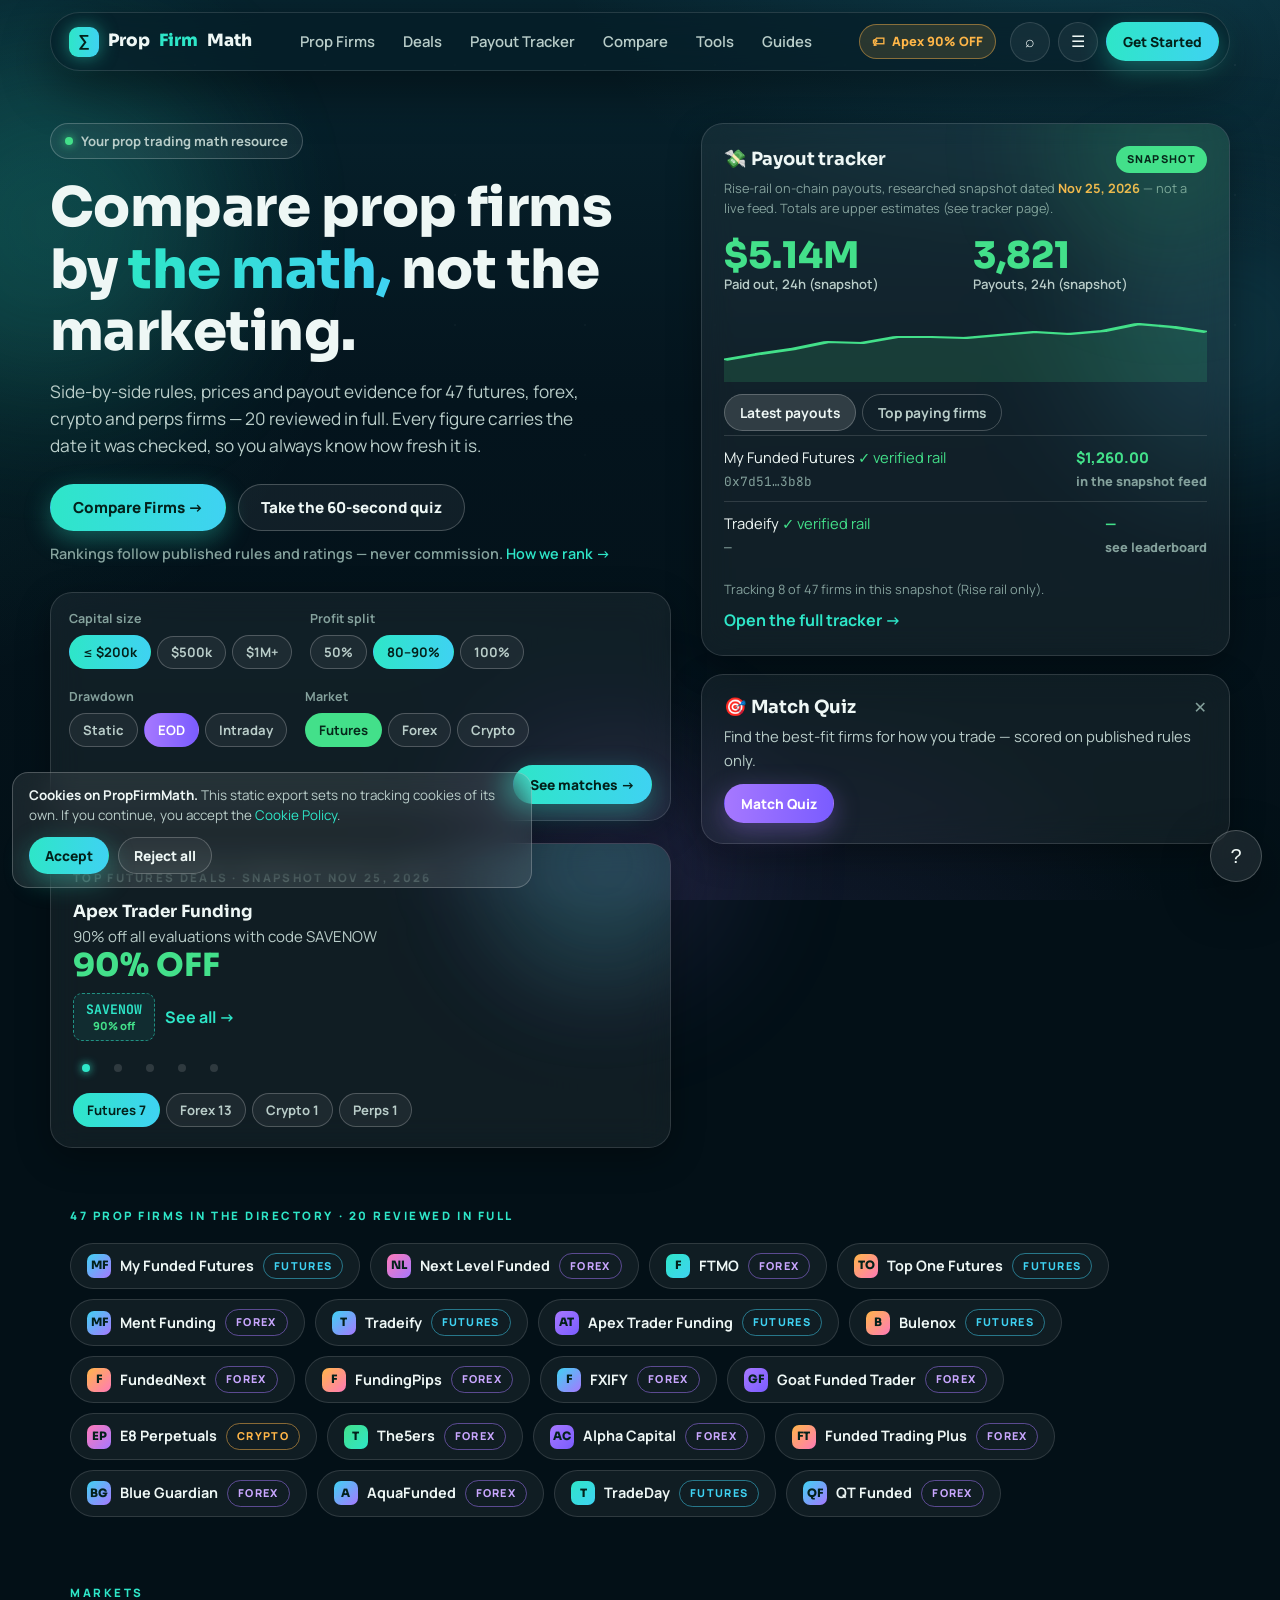
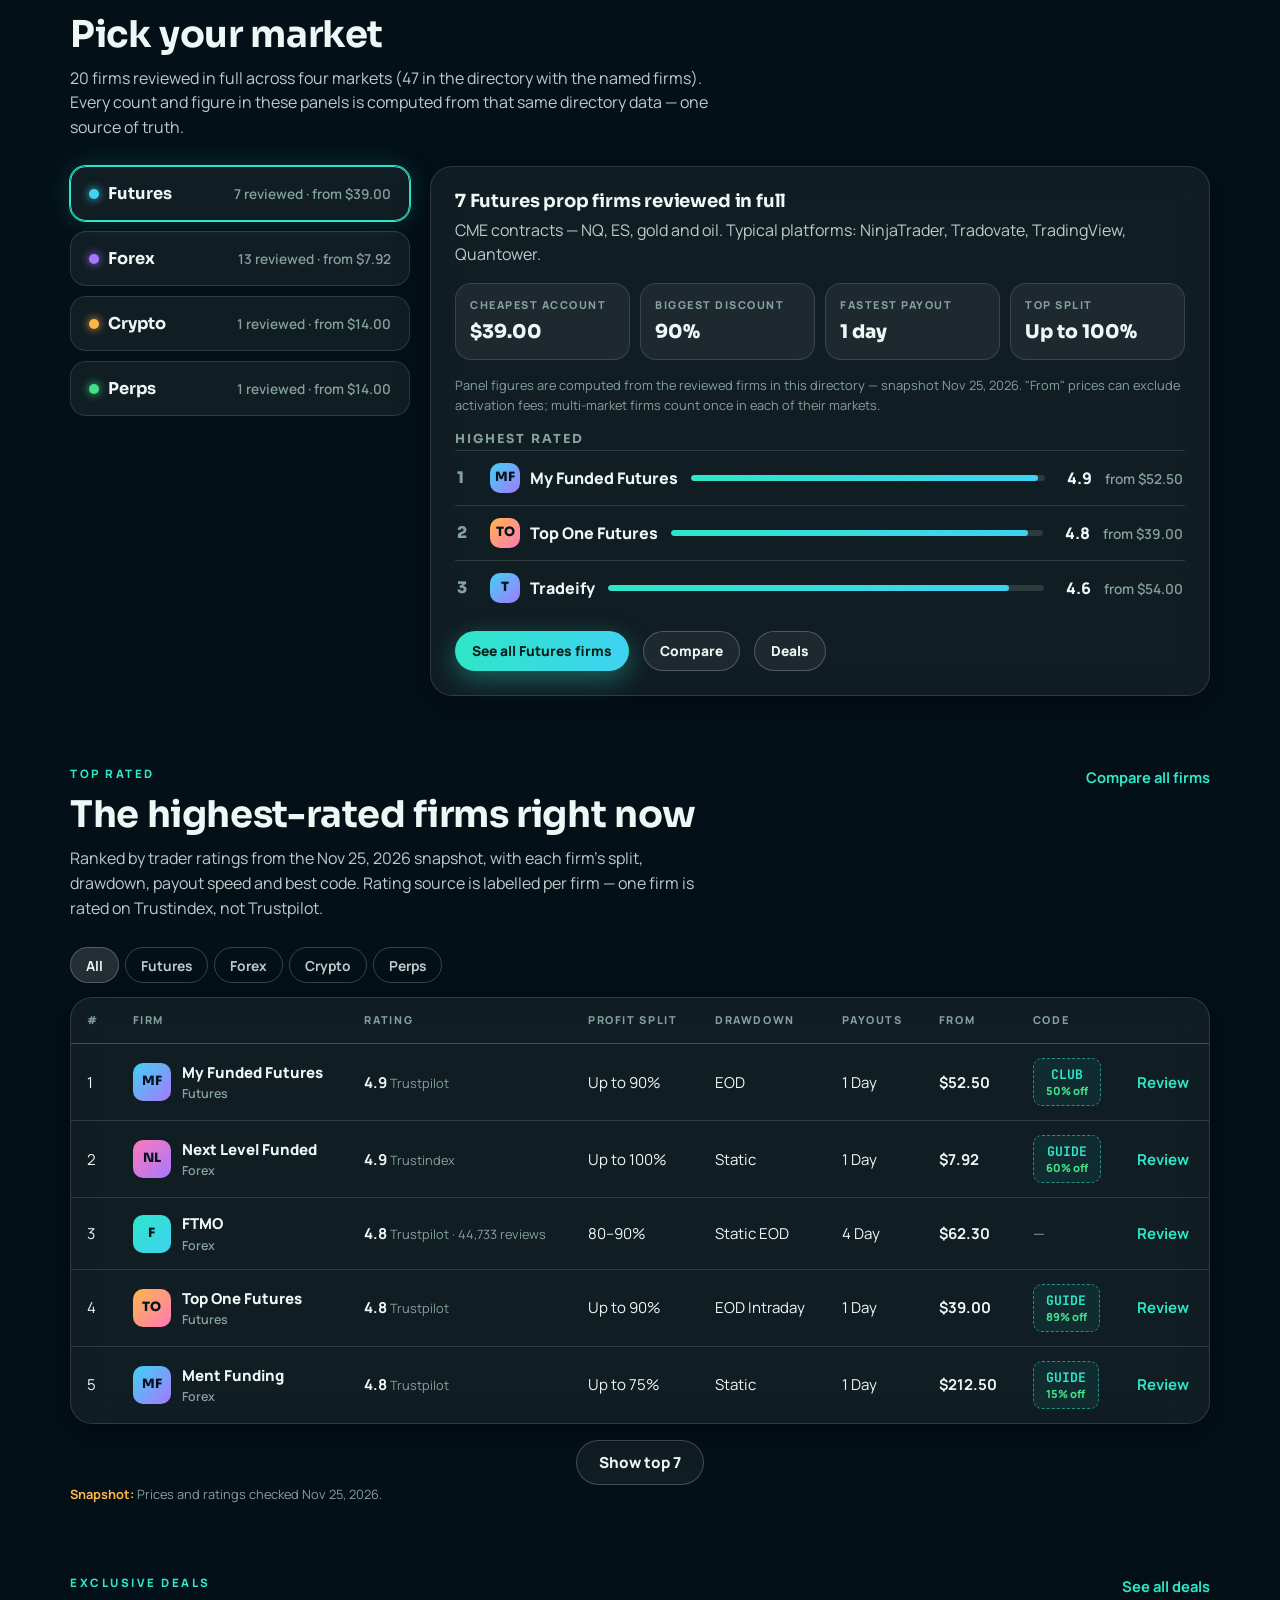
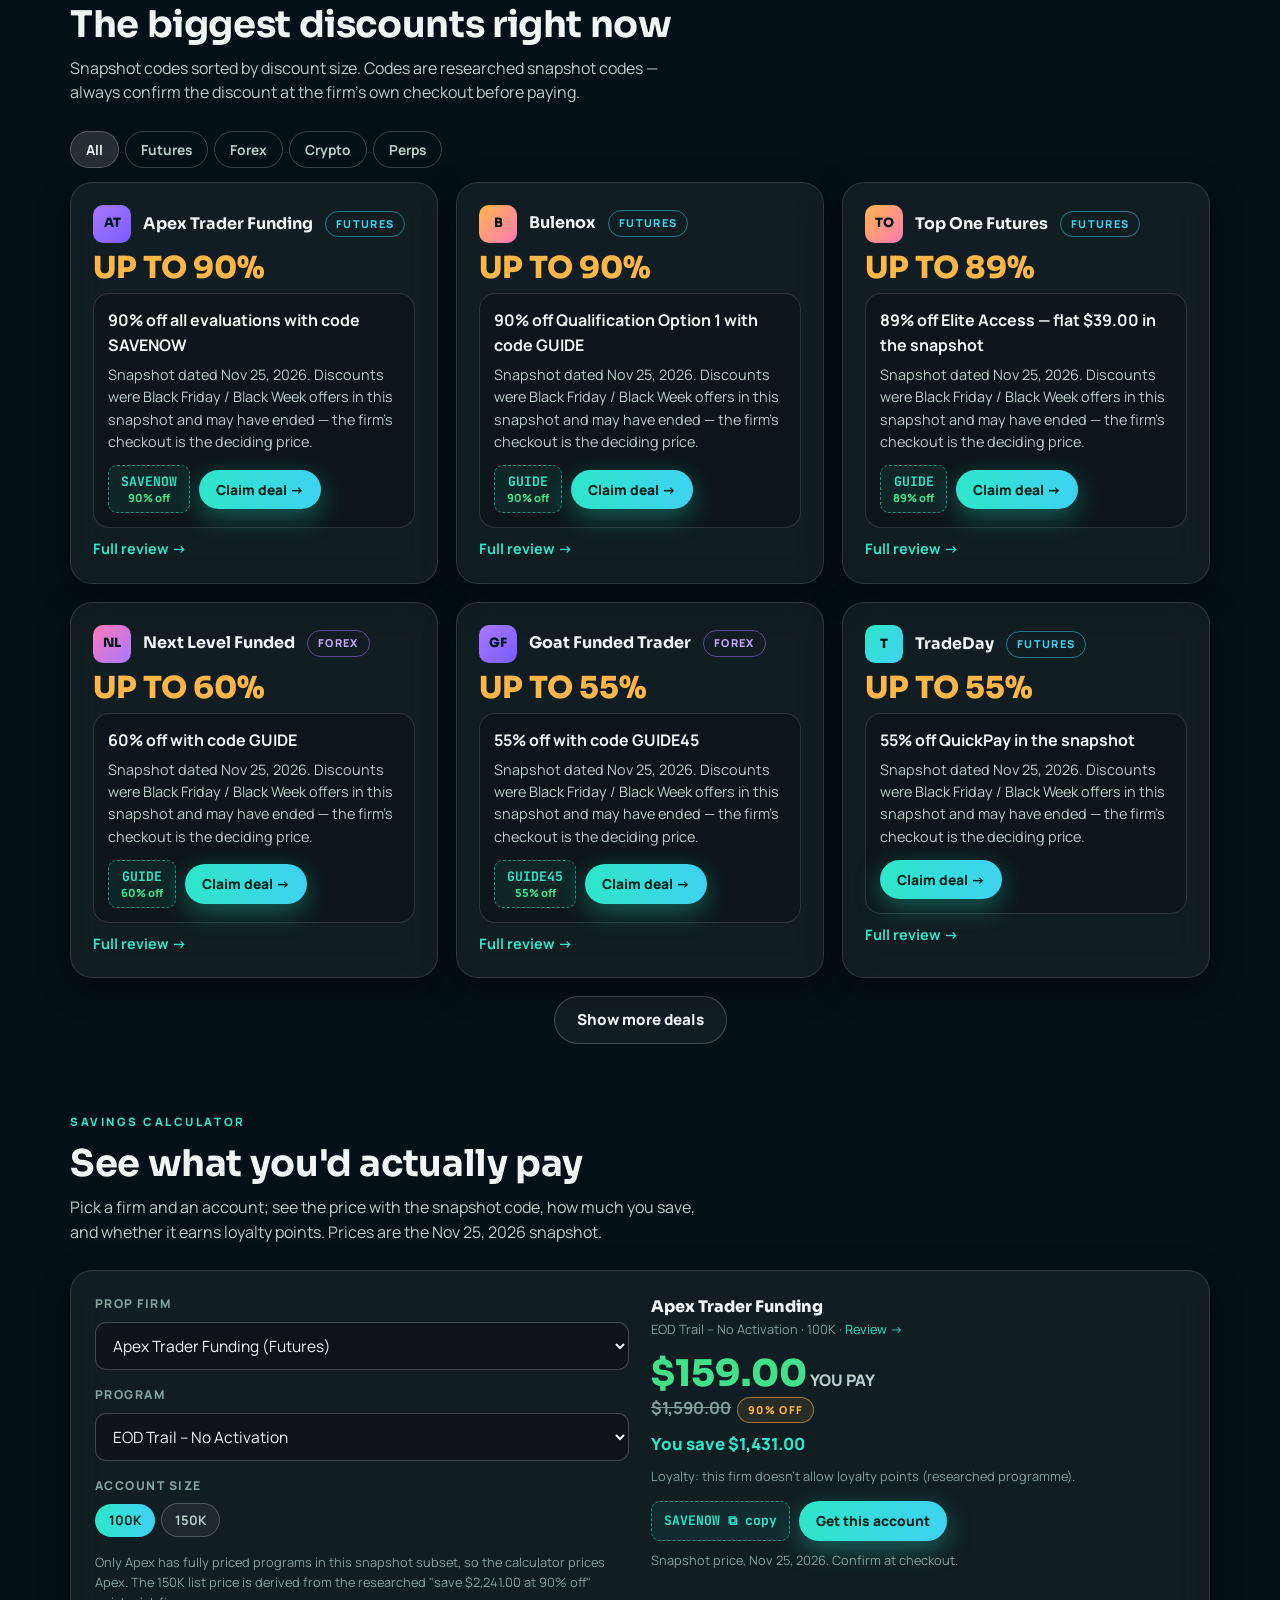
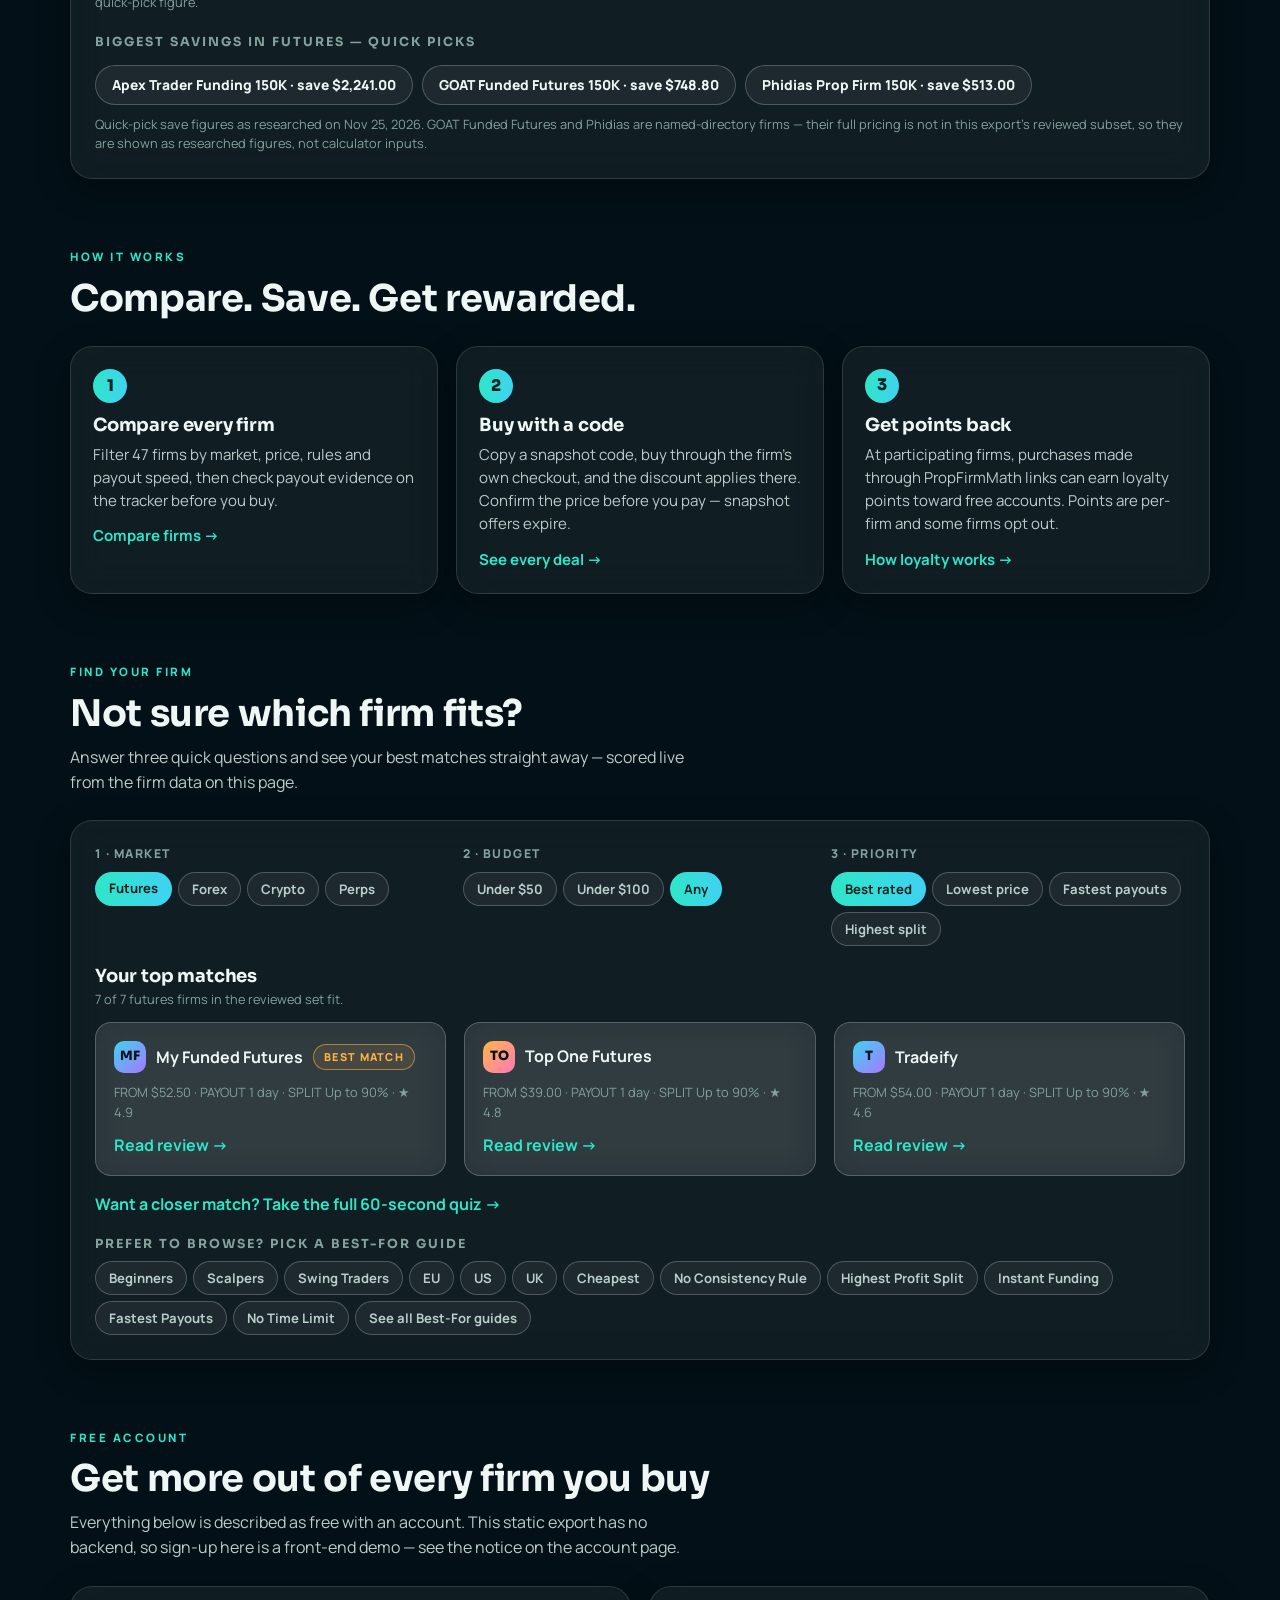
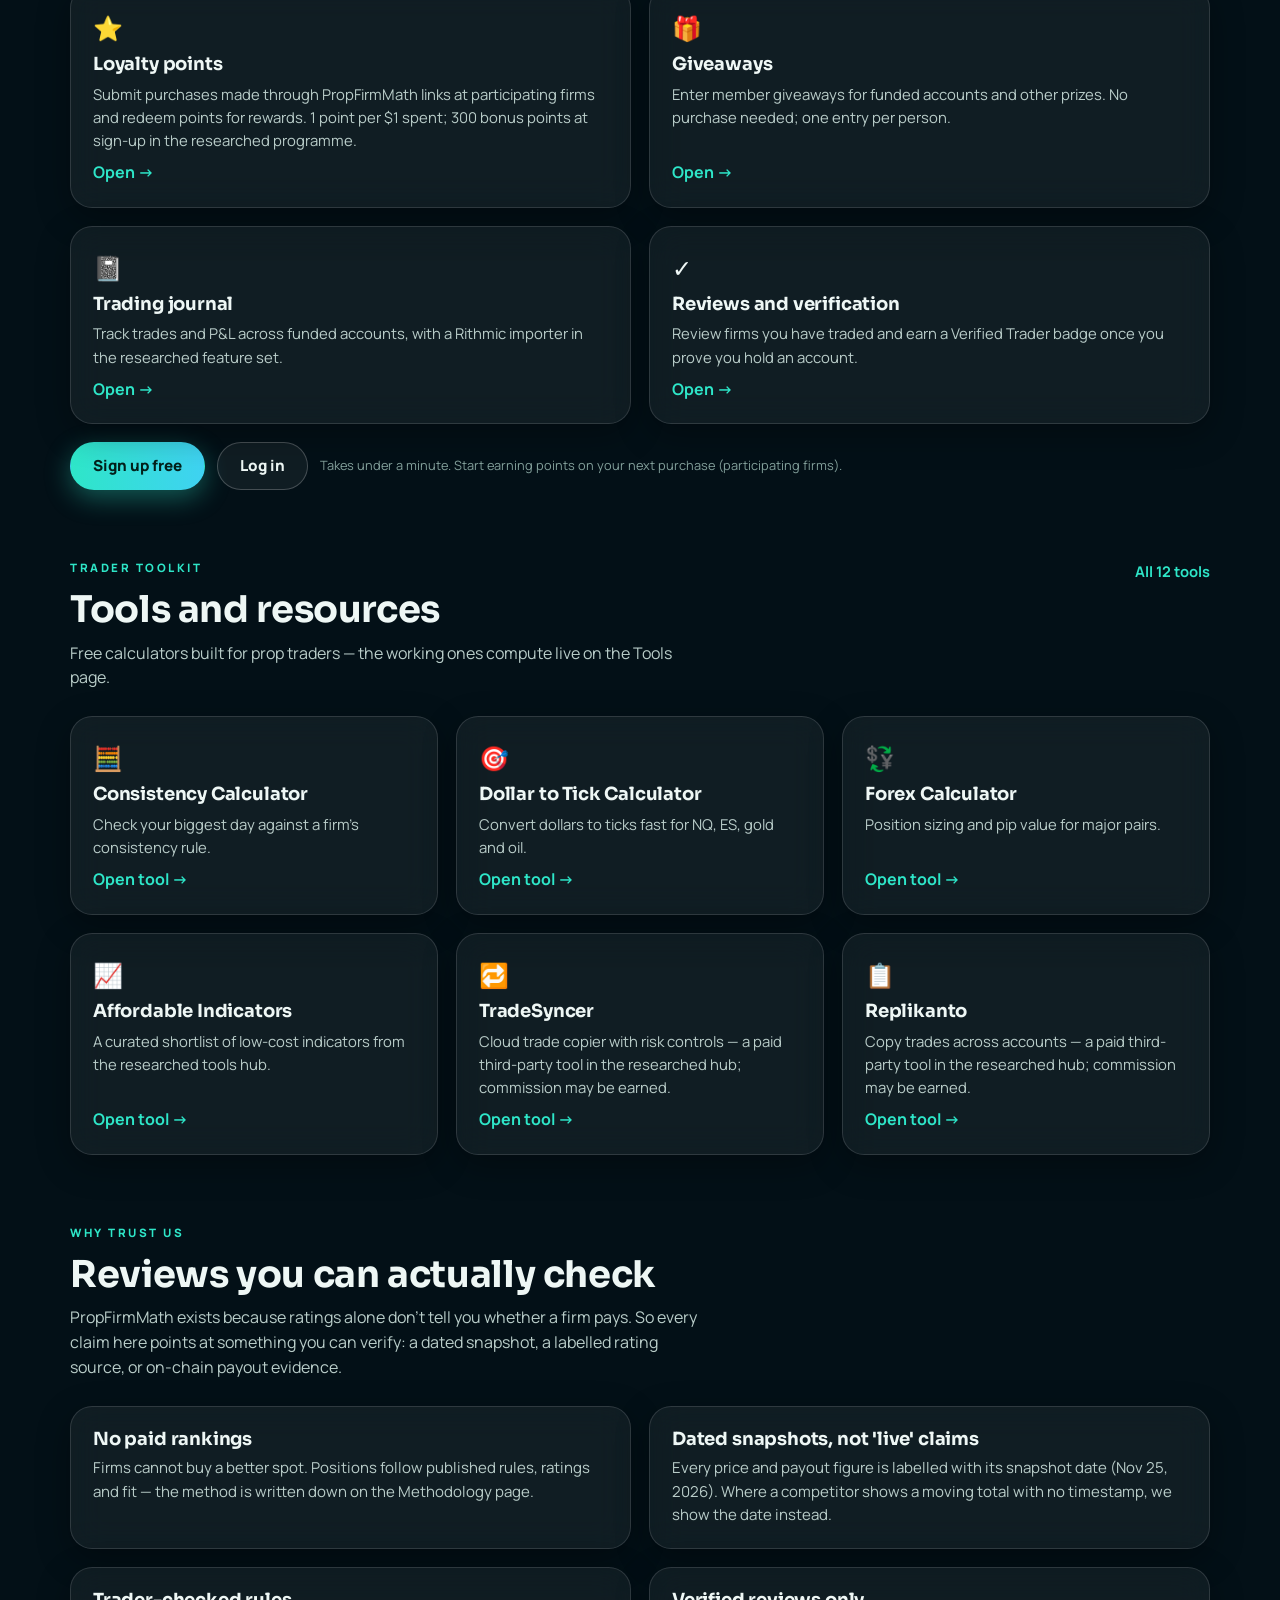
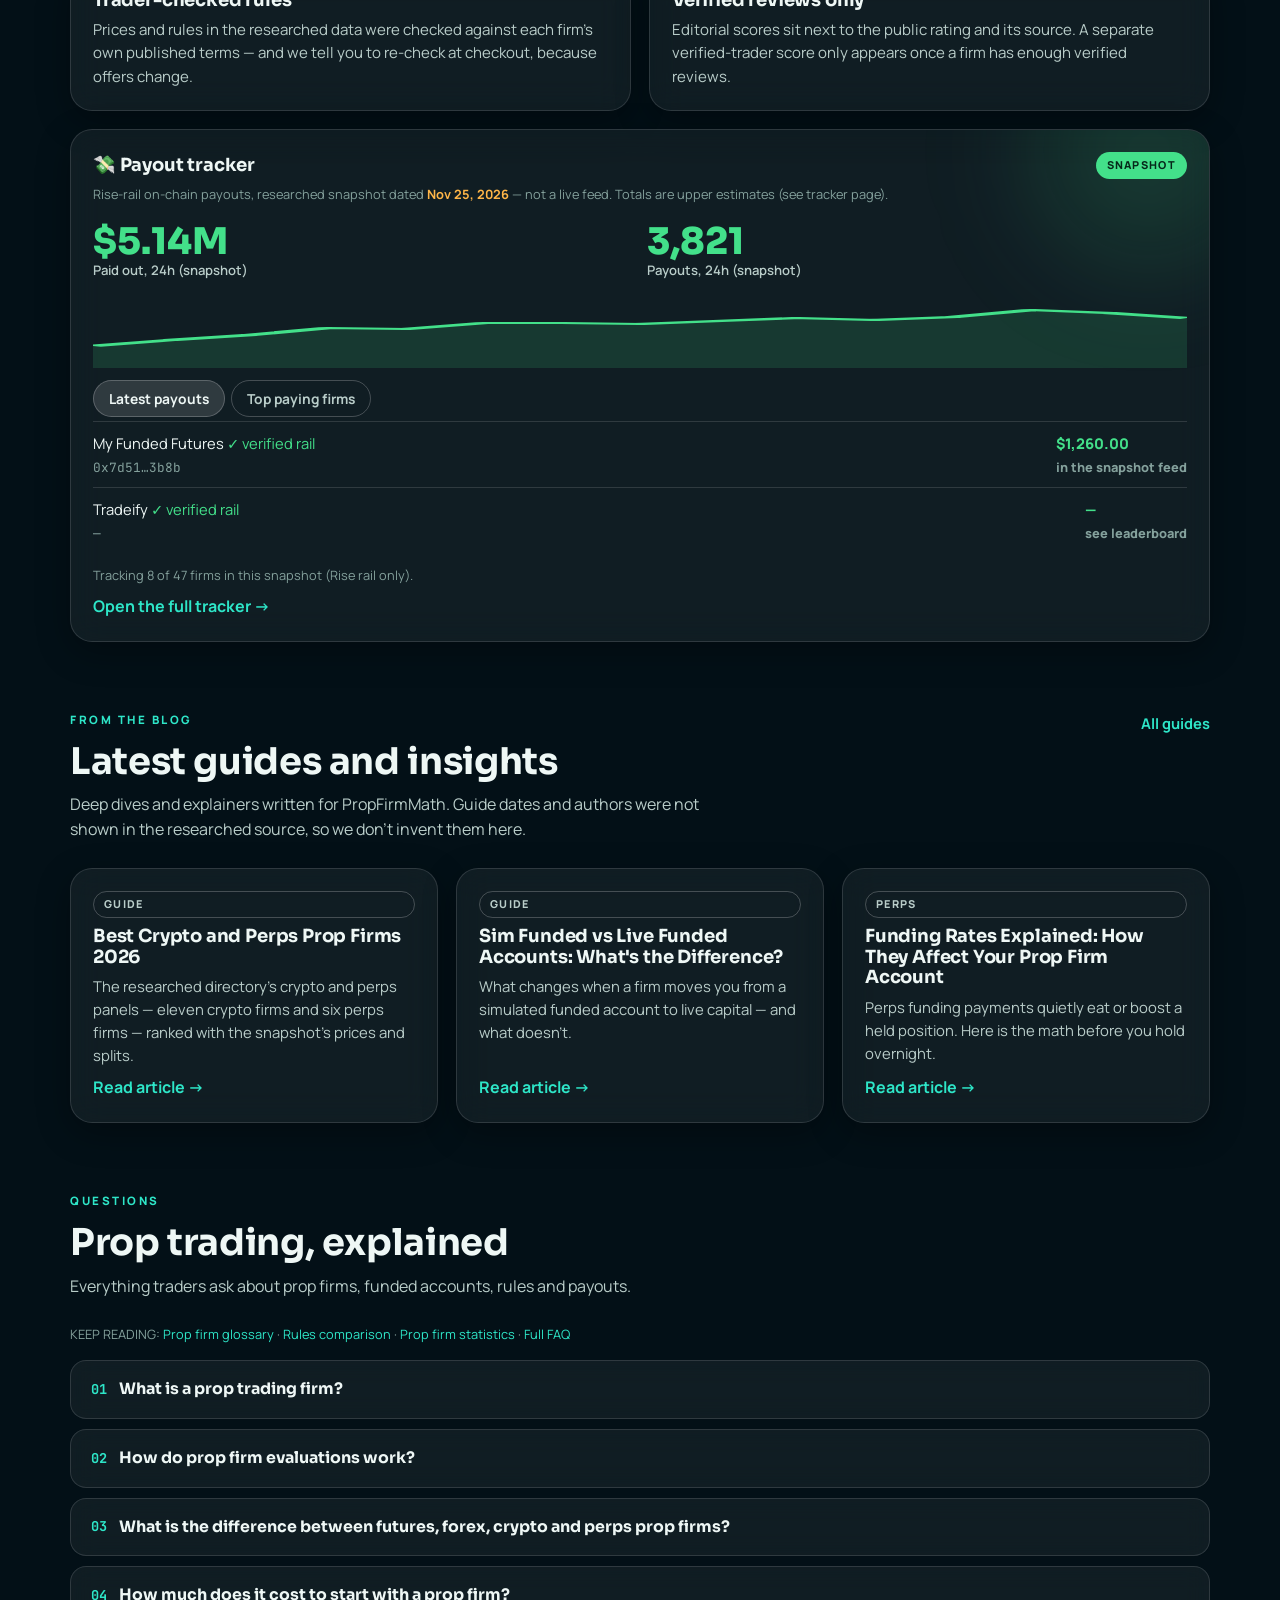
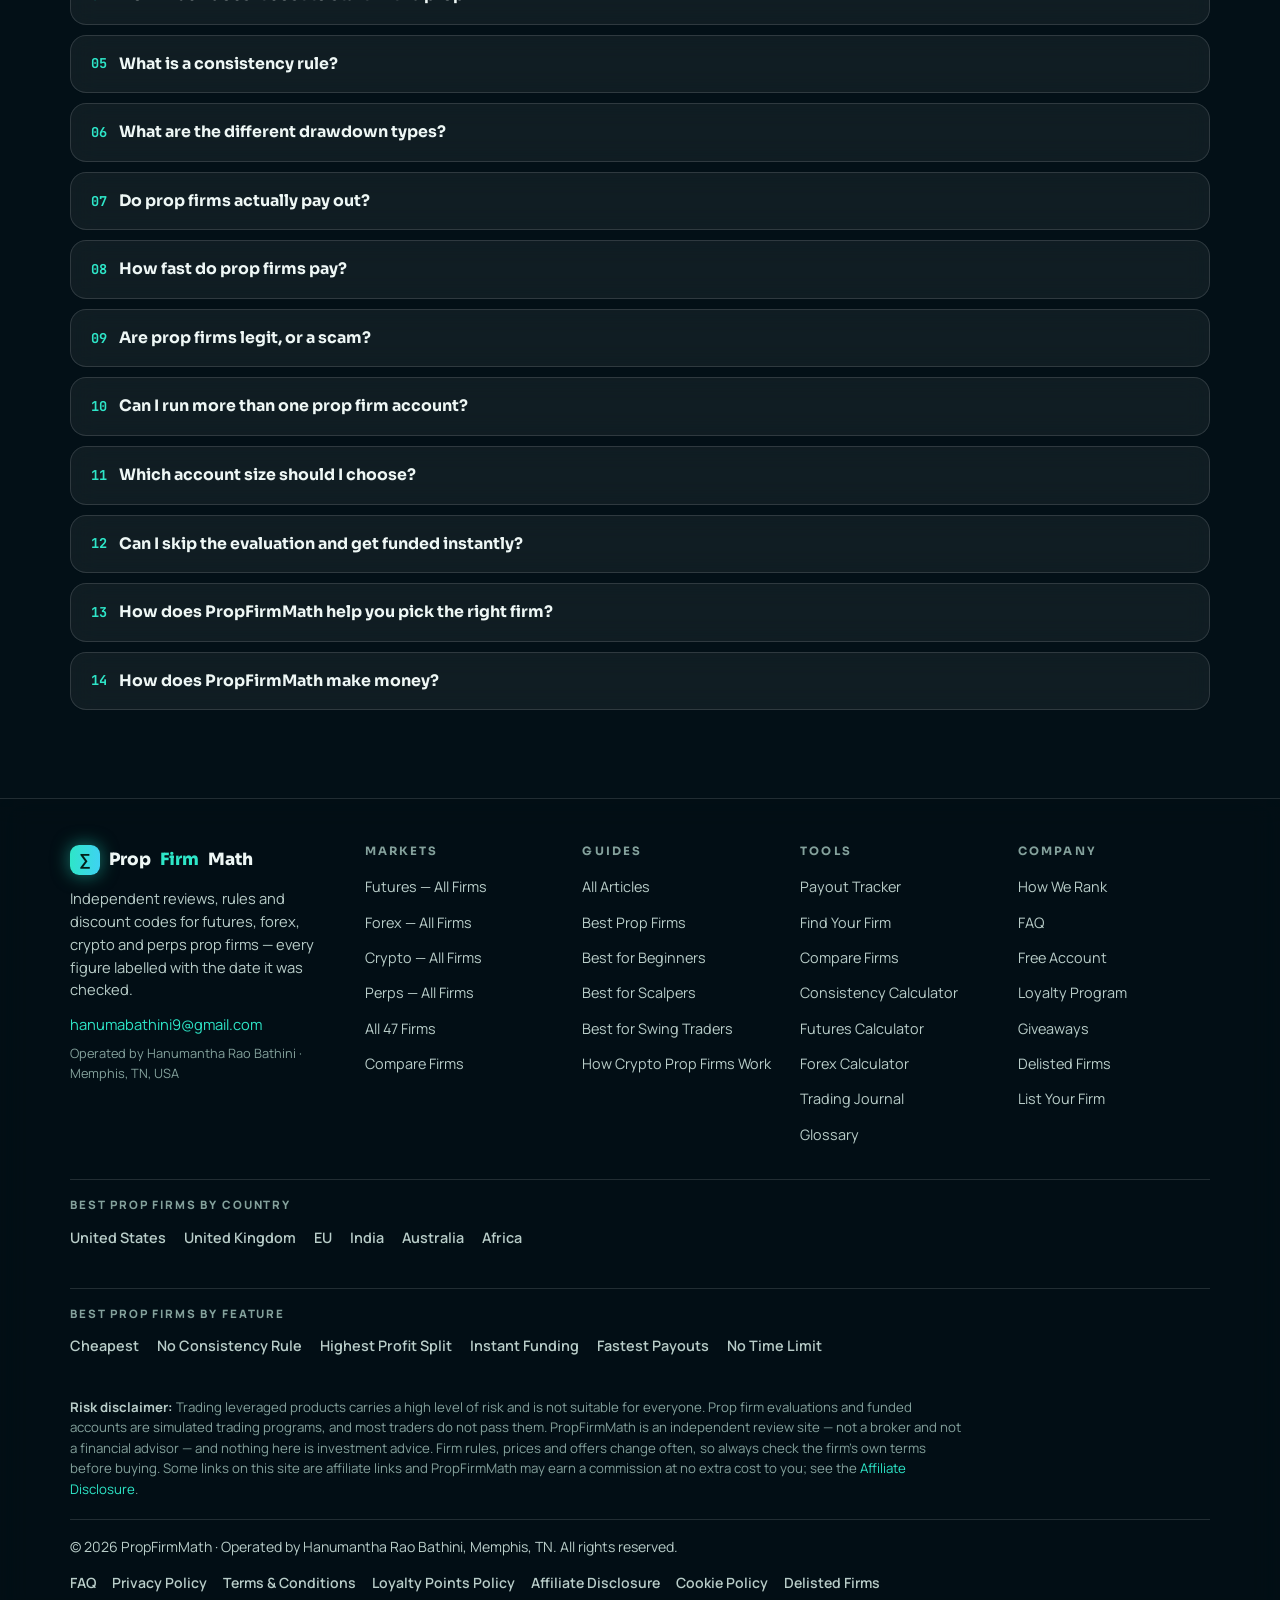
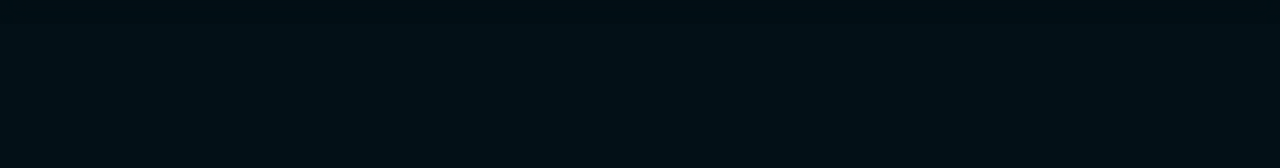
==== site/propfirmmath-multi-page-export.html @ 6603a9b8 "Add Spatial UI & Glassmorphism multi-page site export" ====
<!doctype html>
<html lang="en">
<head>
<meta charset="utf-8" />
<meta name="viewport" content="width=device-width, initial-scale=1, viewport-fit=cover" />
<meta name="color-scheme" content="dark" />
<meta name="description" content="PropFirmMath — independent prop firm comparisons, rules, discount codes and payout snapshots for futures, forex, crypto and perps firms. Figures are dated research snapshots, not live data." />
<meta property="og:title" content="PropFirmMath — Compare Prop Firms by the Math" />
<meta property="og:description" content="20 firms reviewed in full, 47 tracked, every price and payout figure labelled with its snapshot date." />
<meta property="og:type" content="website" />
<link rel="icon" href="data:," />
<title>PropFirmMath — Compare Prop Firms by the Math</title>
<link rel="preconnect" href="https://fonts.googleapis.com" />
<link rel="preconnect" href="https://fonts.gstatic.com" crossorigin />
<link href="https://fonts.googleapis.com/css2?family=Sora:wght@500;600;700;800&family=Manrope:wght@400;500;600;700;800&family=JetBrains+Mono:wght@500;700&display=swap" rel="stylesheet" />
<style>
:root{
  color-scheme: dark;
  --bg:#04141d; --bg2:#06222e; --bg3:#031017;
  --glass:rgba(255,255,255,.055); --glass2:rgba(255,255,255,.09); --glass3:rgba(255,255,255,.13);
  --line:rgba(255,255,255,.13); --line2:rgba(255,255,255,.22);
  --ink:#eef7f5; --ink2:#b9cdc9; --ink3:#84a19c;
  --teal:#2ee6c8; --cyan:#3fd2f2; --violet:#a678ff; --green:#43e08a; --amber:#ffb648; --pink:#ff7ab8; --red:#ff7a7a;
  --grad:linear-gradient(92deg,#2ee6c8,#3fd2f2);
  --grad2:linear-gradient(92deg,#a678ff,#3fd2f2);
  --r-lg:22px; --r-md:16px; --r-sm:11px;
  --shadow:0 18px 50px rgba(0,0,0,.45);
  --maxw:1180px;
}
*{box-sizing:border-box}
html{scroll-behavior:smooth}
body{margin:0;background:var(--bg3);color:var(--ink);font-family:"Manrope",system-ui,-apple-system,"Segoe UI",sans-serif;font-size:16px;line-height:1.55;-webkit-font-smoothing:antialiased;overflow-x:hidden}
.space-bg{position:fixed;inset:0;z-index:-2;background:
  radial-gradient(900px 600px at 85% -10%,rgba(63,210,242,.14),transparent 60%),
  radial-gradient(800px 700px at -10% 30%,rgba(46,230,200,.10),transparent 60%),
  radial-gradient(700px 500px at 60% 110%,rgba(166,120,255,.10),transparent 60%),
  linear-gradient(180deg,#07242f 0%,#04141d 45%,#031017 100%)}
.space-bg::after{content:"";position:absolute;inset:0;background-image:radial-gradient(rgba(255,255,255,.16) 1px,transparent 1.4px);background-size:130px 130px;opacity:.35;mask-image:linear-gradient(180deg,black,transparent 70%)}
.orb{position:fixed;border-radius:50%;filter:blur(70px);z-index:-1;pointer-events:none;opacity:.5}
.orb-a{width:340px;height:340px;background:rgba(46,230,200,.35);top:6%;left:-120px}
.orb-b{width:280px;height:280px;background:rgba(63,210,242,.30);top:22%;right:-90px}
.orb-c{width:240px;height:240px;background:rgba(166,120,255,.28);bottom:-80px;left:38%}
@media (prefers-reduced-motion: no-preference){
  .orb{animation:drift 26s ease-in-out infinite alternate}
  .orb-b{animation-duration:32s}.orb-c{animation-duration:38s}
  @keyframes drift{from{transform:translateY(0)}to{transform:translateY(36px)}}
}
h1,h2,h3,h4{font-family:"Sora",sans-serif;line-height:1.14;margin:0;letter-spacing:-.01em}
h1{font-size:clamp(2rem,5.4vw,3.4rem);font-weight:800}
h2{font-size:clamp(1.55rem,3.4vw,2.3rem);font-weight:700}
h3{font-size:1.13rem;font-weight:700}
p{margin:0}
a{color:var(--teal);text-decoration:none}
a:hover{text-decoration:underline}
button,[role="button"],select,summary,input:not([type="checkbox"],[type="radio"]){min-height:2.25rem}
:focus-visible{outline:2px solid var(--cyan);outline-offset:2px;border-radius:6px}
.wrap{max-width:var(--maxw);margin:0 auto;padding:0 20px}
.grad-text{background:var(--grad);-webkit-background-clip:text;background-clip:text;color:transparent}
.grad-text2{background:var(--grad2);-webkit-background-clip:text;background-clip:text;color:transparent}
.eyebrow{display:inline-block;font-size:.72rem;font-weight:800;letter-spacing:.22em;text-transform:uppercase;color:var(--teal);margin-bottom:12px}
.sub{color:var(--ink2);max-width:640px;margin-top:10px}
section{padding:56px 0 8px}
.sec-head{margin-bottom:26px}
.sec-head .rowlink{float:right;margin-top:6px;font-weight:700;font-size:.92rem}
/* ---------- header ---------- */
header.site{position:sticky;top:12px;z-index:60;margin-top:12px}
.header-pill{max-width:var(--maxw);margin:0 auto;padding:8px 10px 8px 18px;display:flex;align-items:center;gap:14px;background:rgba(6,30,40,.72);border:1px solid var(--line);border-radius:999px;backdrop-filter:blur(18px);-webkit-backdrop-filter:blur(18px);box-shadow:var(--shadow);flex-wrap:wrap}
.logo{display:flex;align-items:center;gap:9px;color:var(--ink);font-family:"Sora",sans-serif;font-weight:800;font-size:1.06rem;white-space:nowrap}
.logo:hover{text-decoration:none}
.logo .mark{width:30px;height:30px;border-radius:9px;background:var(--grad);display:grid;place-items:center;color:#03211b;font-size:1rem;box-shadow:0 0 18px rgba(46,230,200,.5)}
.logo em{font-style:normal;color:var(--teal)}
nav.main{display:flex;gap:2px;flex:1;justify-content:center;flex-wrap:wrap}
nav.main a{color:var(--ink2);font-weight:600;font-size:.93rem;padding:9px 13px;border-radius:999px;min-height:2.25rem;display:inline-flex;align-items:center}
nav.main a:hover{color:var(--ink);background:var(--glass2);text-decoration:none}
nav.main a.on{color:var(--ink);box-shadow:inset 0 -2px 0 var(--teal)}
.deal-pill{display:inline-flex;align-items:center;gap:7px;background:rgba(255,182,72,.14);border:1px solid rgba(255,182,72,.45);color:var(--amber);font-size:.8rem;font-weight:800;padding:7px 12px;border-radius:999px;white-space:nowrap}
.deal-pill:hover{text-decoration:none;background:rgba(255,182,72,.22)}
.hbtns{display:flex;gap:8px;align-items:center}
.icon-btn{width:40px;height:40px;border-radius:50%;border:1px solid var(--line);background:var(--glass);color:var(--ink);cursor:pointer;font-size:1.02rem;display:grid;place-items:center}
.icon-btn:hover{background:var(--glass2)}
.btn{display:inline-flex;align-items:center;justify-content:center;gap:8px;border-radius:999px;padding:11px 22px;font-weight:800;font-size:.95rem;border:1px solid transparent;cursor:pointer;font-family:inherit;min-height:2.75rem}
.btn:hover{text-decoration:none;filter:brightness(1.07)}
.btn-teal{background:var(--grad);color:#03211b;box-shadow:0 8px 26px rgba(46,230,200,.35)}
.btn-ghost{background:var(--glass);border-color:var(--line2);color:var(--ink)}
.btn-violet{background:linear-gradient(92deg,#a678ff,#7a5cff);color:#fff;box-shadow:0 8px 26px rgba(166,120,255,.35)}
.btn-sm{padding:8px 16px;font-size:.86rem;min-height:2.4rem}
.btn[disabled]{opacity:.45;cursor:not-allowed}
/* mobile menu + more menu */
.menu-panel{position:absolute;top:calc(100% + 10px);right:0;width:min(430px,calc(100vw - 24px));background:rgba(7,32,43,.94);border:1px solid var(--line2);border-radius:var(--r-lg);backdrop-filter:blur(22px);-webkit-backdrop-filter:blur(22px);box-shadow:var(--shadow);padding:20px;display:none;max-height:78vh;overflow:auto}
.menu-panel.open{display:block}
.menu-panel h4{font-size:.72rem;letter-spacing:.2em;text-transform:uppercase;color:var(--ink3);margin:14px 0 10px}
.menu-panel h4:first-child{margin-top:0}
.qa-grid{display:grid;grid-template-columns:repeat(3,1fr);gap:9px}
.qa-grid a{background:var(--glass);border:1px solid var(--line);border-radius:var(--r-md);padding:12px 8px;text-align:center;color:var(--ink);font-size:.8rem;font-weight:700;display:flex;flex-direction:column;gap:6px;align-items:center;min-height:4.4rem;justify-content:center}
.qa-grid a:hover{background:var(--glass2);text-decoration:none}
.qa-grid .ic{font-size:1.15rem}
.menu-list{display:flex;flex-direction:column}
.menu-list a{color:var(--ink2);padding:9px 6px;border-radius:8px;font-weight:600;font-size:.94rem;min-height:2.4rem;display:flex;align-items:center}
.menu-list a:hover{color:var(--ink);background:var(--glass);text-decoration:none}
.header-anchor{position:relative;max-width:var(--maxw);margin:0 auto}
/* ---------- glass cards ---------- */
.glass{background:var(--glass);border:1px solid var(--line);border-radius:var(--r-lg);backdrop-filter:blur(16px);-webkit-backdrop-filter:blur(16px);box-shadow:0 10px 34px rgba(0,0,0,.32)}
.glass-hi{background:var(--glass2);border:1px solid var(--line2);border-radius:var(--r-lg);backdrop-filter:blur(16px);-webkit-backdrop-filter:blur(16px)}
.pad{padding:24px}
.tag{display:inline-block;font-size:.68rem;font-weight:800;letter-spacing:.12em;text-transform:uppercase;padding:4px 10px;border-radius:999px;border:1px solid var(--line2);color:var(--ink2)}
.tag.futures{color:var(--cyan);border-color:rgba(63,210,242,.5)}
.tag.forex{color:#c9a7ff;border-color:rgba(166,120,255,.5)}
.tag.crypto{color:var(--amber);border-color:rgba(255,182,72,.5)}
.tag.perps{color:var(--green);border-color:rgba(67,224,138,.5)}
.tag.live{color:#06281a;background:var(--green);border-color:transparent}
.tag.amber{color:var(--amber);border-color:rgba(255,182,72,.55);background:rgba(255,182,72,.1)}
.tag.snap{color:var(--ink2)}
.mono{font-family:"JetBrains Mono",monospace}
.snap-note{font-size:.8rem;color:var(--ink3)}
.snap-note b{color:var(--amber);font-weight:700}
/* ---------- hero ---------- */
.hero{padding:52px 0 10px}
.hero-grid{display:grid;grid-template-columns:1.08fr .92fr;gap:30px;align-items:start}
.hero-pill{display:inline-flex;gap:8px;align-items:center;background:var(--glass);border:1px solid var(--line2);border-radius:999px;padding:7px 14px;font-size:.82rem;font-weight:700;color:var(--ink2);margin-bottom:18px}
.hero-pill .dot{width:8px;height:8px;border-radius:50%;background:var(--green);box-shadow:0 0 10px var(--green)}
.hero h1{margin-bottom:16px}
.hero .lede{color:var(--ink2);font-size:1.08rem;max-width:540px}
.cta-row{display:flex;gap:12px;flex-wrap:wrap;margin:24px 0 12px}
.trust-line{color:var(--ink3);font-size:.9rem;font-weight:600}
.filter-bar{margin-top:26px;padding:16px 18px;display:flex;gap:18px;flex-wrap:wrap;align-items:flex-end}
.filter-bar .fb-group{min-width:120px}
.filter-bar label{display:block;font-size:.78rem;color:var(--ink3);font-weight:700;margin-bottom:7px}
.pillset{display:flex;gap:6px;flex-wrap:wrap}
.pillset button{border:1px solid var(--line2);background:var(--glass);color:var(--ink2);border-radius:999px;padding:6px 13px;font-size:.82rem;font-weight:700;cursor:pointer;font-family:inherit;min-height:2.1rem}
.pillset button.sel{background:var(--grad);color:#03211b;border-color:transparent}
.pillset button.sel.v{background:linear-gradient(92deg,#a678ff,#7a5cff);color:#fff}
.pillset button.sel.g{background:var(--green);color:#06281a}
/* deals carousel */
.deal-carousel{margin-top:22px;padding:20px 22px;position:relative;overflow:hidden}
.deal-carousel::before{content:"";position:absolute;width:220px;height:220px;border-radius:50%;background:rgba(46,230,200,.16);filter:blur(50px);top:-90px;right:-40px}
.dc-label{font-size:.72rem;letter-spacing:.2em;font-weight:800;color:var(--ink3);text-transform:uppercase}
.dc-slide{margin-top:10px;position:relative}
.dc-firm{font-family:"Sora",sans-serif;font-weight:700;font-size:1.05rem}
.dc-offer{color:var(--ink2);font-size:.94rem}
.dc-off{font-family:"Sora",sans-serif;font-size:2rem;font-weight:800;color:var(--green);line-height:1.1}
.dc-row{display:flex;gap:10px;align-items:center;flex-wrap:wrap;margin-top:10px}
.dc-dots{display:flex;gap:6px;margin-top:14px}
.dc-dots button{width:26px;height:26px;border-radius:50%;border:none;background:transparent;cursor:pointer;display:grid;place-items:center;padding:0;min-height:26px}
.dc-dots button i{width:8px;height:8px;border-radius:50%;background:var(--glass3);display:block}
.dc-dots button.sel i{background:var(--teal);box-shadow:0 0 8px var(--teal)}
.dc-markets{display:flex;gap:6px;margin-top:12px;flex-wrap:wrap}
/* payout card */
.pay-card{padding:22px;position:relative;overflow:hidden}
.pay-card::before{content:"";position:absolute;width:240px;height:240px;border-radius:50%;background:rgba(67,224,138,.14);filter:blur(55px);top:-100px;right:-60px}
.pay-head{display:flex;justify-content:space-between;align-items:center;gap:10px;flex-wrap:wrap;position:relative}
.pay-big{font-family:"Sora",sans-serif;font-size:clamp(1.7rem,3.4vw,2.3rem);font-weight:800;color:var(--green);line-height:1.15}
.pay-big small{display:block;font-family:"Manrope",sans-serif;font-size:.82rem;color:var(--ink2);font-weight:600}
.pay-stats{display:grid;grid-template-columns:1fr 1fr;gap:14px;margin:16px 0;position:relative}
.pay-row{display:flex;justify-content:space-between;align-items:center;gap:10px;padding:10px 0;border-top:1px solid var(--line);font-size:.92rem}
.pay-row .amt{font-weight:800;color:var(--green)}
.pay-row .hash{color:var(--ink3);font-size:.8rem}
.tabs{display:flex;gap:6px;flex-wrap:wrap}
.tabs button{border:1px solid var(--line2);background:transparent;color:var(--ink2);border-radius:999px;padding:7px 15px;font-weight:700;font-size:.86rem;cursor:pointer;font-family:inherit;min-height:2.3rem}
.tabs button.sel{background:var(--glass3);color:var(--ink);border-color:var(--line2)}
svg.spark{width:100%;height:74px;display:block}
/* marquee */
.marquee-sec{padding-top:44px}
.marquee{overflow:visible}
.marquee-track{display:flex;gap:10px;flex-wrap:wrap;padding:6px 0}
.chip{display:inline-flex;align-items:center;gap:9px;background:var(--glass);border:1px solid var(--line);border-radius:999px;padding:9px 16px;color:var(--ink);font-weight:700;font-size:.9rem;white-space:nowrap;min-height:2.6rem}
.chip:hover{background:var(--glass2);text-decoration:none}
.chip .flogo{width:24px;height:24px;border-radius:7px;display:grid;place-items:center;font-size:.72rem;font-weight:800;color:#03211b}
/* firm logo block */
.flogo{width:38px;height:38px;border-radius:10px;display:inline-grid;place-items:center;font-family:"Sora",sans-serif;font-weight:800;font-size:.8rem;color:#04141d;flex:none}
/* market picker */
.market-grid{display:grid;grid-template-columns:340px 1fr;gap:20px;align-items:start}
.market-rows{display:flex;flex-direction:column;gap:10px}
.market-row{display:flex;justify-content:space-between;align-items:center;gap:10px;width:100%;text-align:left;background:var(--glass);border:1px solid var(--line);border-radius:var(--r-md);padding:16px 18px;color:var(--ink);cursor:pointer;font-family:inherit}
.market-row:hover{background:var(--glass2)}
.market-row.sel{border-color:var(--teal);box-shadow:0 0 0 1px var(--teal),0 0 26px rgba(46,230,200,.18)}
.market-row .mn{font-family:"Sora",sans-serif;font-weight:700;font-size:1.02rem;display:flex;gap:9px;align-items:center}
.market-row .mdot{width:10px;height:10px;border-radius:50%}
.market-row .mf{color:var(--ink3);font-size:.85rem;font-weight:600}
.stat-strip{display:grid;grid-template-columns:repeat(4,1fr);gap:10px;margin:16px 0}
.stat-cell{background:var(--glass);border:1px solid var(--line);border-radius:var(--r-md);padding:13px 14px}
.stat-cell .k{font-size:.68rem;letter-spacing:.14em;text-transform:uppercase;color:var(--ink3);font-weight:800}
.stat-cell .v{font-family:"Sora",sans-serif;font-weight:800;font-size:1.18rem;margin-top:3px}
.top3{display:flex;flex-direction:column}
.top3-row{display:flex;align-items:center;gap:13px;padding:12px 2px;border-top:1px solid var(--line)}
.top3-row .rank{font-family:"Sora",sans-serif;font-weight:800;color:var(--ink3);width:20px}
.top3-row .nm{font-weight:800}
.top3-row .bar{flex:1;height:6px;border-radius:3px;background:var(--glass3);overflow:hidden;min-width:50px}
.top3-row .bar i{display:block;height:100%;background:var(--grad);border-radius:3px}
.top3-row .sc{font-weight:800;width:34px;text-align:right}
.top3-row .fr{color:var(--ink3);font-size:.86rem;font-weight:600;white-space:nowrap}
/* tables */
.tbl-wrap{overflow-x:auto;border-radius:var(--r-lg)}
table{width:100%;border-collapse:collapse;min-width:640px}
th{font-size:.68rem;letter-spacing:.15em;text-transform:uppercase;color:var(--ink3);text-align:left;padding:14px 16px;border-bottom:1px solid var(--line2);font-weight:800}
td{padding:14px 16px;border-bottom:1px solid var(--line);vertical-align:middle;font-size:.94rem}
tr:last-child td{border-bottom:none}
tbody tr:hover td{background:rgba(255,255,255,.03)}
.firm-cell{display:flex;align-items:center;gap:11px;font-weight:800;color:var(--ink)}
.firm-cell:hover{text-decoration:none}
.firm-cell .sub2{display:block;font-weight:600;color:var(--ink3);font-size:.78rem}
.code-btn{border:1px dashed rgba(46,230,200,.55);background:rgba(46,230,200,.08);color:var(--teal);border-radius:9px;padding:7px 12px;font-family:"JetBrains Mono",monospace;font-weight:700;font-size:.82rem;cursor:pointer;min-height:2.3rem;white-space:nowrap}
.code-btn:hover{background:rgba(46,230,200,.16)}
.code-btn .off{display:block;font-family:"Manrope",sans-serif;font-size:.7rem;color:var(--green);font-weight:800}
/* deals */
.grid{display:grid;gap:18px}
.grid.c3{grid-template-columns:repeat(3,1fr)}
.grid.c2{grid-template-columns:repeat(2,1fr)}
.deal-card{padding:22px;display:flex;flex-direction:column;gap:10px}
.deal-card .up{font-family:"Sora",sans-serif;font-size:1.9rem;font-weight:800;color:var(--amber);line-height:1}
.deal-card .offer{background:rgba(0,0,0,.22);border:1px solid var(--line);border-radius:var(--r-md);padding:14px}
.deal-card .offer p{color:var(--ink2);font-size:.9rem;margin:6px 0 12px}
/* calculator */
.calc-grid{display:grid;grid-template-columns:1fr 1fr;gap:22px;align-items:start}
.field{margin-bottom:16px}
.field label{display:block;font-size:.76rem;letter-spacing:.12em;text-transform:uppercase;color:var(--ink3);font-weight:800;margin-bottom:8px}
select,input[type="text"],input[type="email"],input[type="password"],input[type="number"],textarea{width:100%;background:rgba(0,0,0,.28);border:1px solid var(--line2);border-radius:var(--r-sm);color:var(--ink);padding:11px 13px;font-family:inherit;font-size:.97rem}
select option{background:#07242f;color:var(--ink)}
.calc-out{text-align:left}
.calc-out .youpay{font-family:"Sora",sans-serif;font-size:2.3rem;font-weight:800;color:var(--green);line-height:1.1}
.calc-out .strike{color:var(--ink3);text-decoration:line-through;font-size:1.05rem;font-weight:700}
.calc-out .save{color:var(--teal);font-weight:800;font-size:1.05rem}
.quick-picks{display:flex;gap:9px;flex-wrap:wrap;margin-top:16px}
/* steps / cards */
.step-num{width:34px;height:34px;border-radius:50%;background:var(--grad);color:#03211b;font-family:"Sora",sans-serif;font-weight:800;display:grid;place-items:center;margin-bottom:12px}
.tool-card{padding:22px;display:flex;flex-direction:column;gap:8px}
.tool-card .ic{font-size:1.5rem}
.tool-card p{color:var(--ink2);font-size:.93rem;flex:1}
.pillar{padding:22px}
.pillar p{color:var(--ink2);font-size:.94rem;margin-top:7px}
/* quiz */
.quiz-opt{display:block;width:100%;text-align:left;background:var(--glass);border:1px solid var(--line2);border-radius:var(--r-md);padding:14px 17px;color:var(--ink);font-family:inherit;font-size:.97rem;font-weight:600;cursor:pointer;margin-bottom:9px;min-height:3rem}
.quiz-opt:hover{background:var(--glass2)}
.quiz-opt.sel{border-color:var(--teal);background:rgba(46,230,200,.1);box-shadow:0 0 0 1px var(--teal)}
.progress{height:8px;border-radius:4px;background:var(--glass3);overflow:hidden;margin:14px 0 22px}
.progress i{display:block;height:100%;background:var(--grad);border-radius:4px;transition:width .3s}
.match-card{padding:22px}
.match-pct{font-family:"Sora",sans-serif;font-size:1.6rem;font-weight:800;color:var(--teal)}
.fit-chips{display:flex;gap:6px;flex-wrap:wrap;margin:10px 0}
.fit-chips span{background:rgba(46,230,200,.1);border:1px solid rgba(46,230,200,.35);color:var(--teal);border-radius:999px;padding:4px 11px;font-size:.78rem;font-weight:700}
/* faq */
details.faq{background:var(--glass);border:1px solid var(--line);border-radius:var(--r-md);margin-bottom:10px;backdrop-filter:blur(12px)}
details.faq summary{cursor:pointer;padding:16px 20px;font-weight:700;font-family:"Sora",sans-serif;font-size:.99rem;list-style:none;display:flex;gap:12px;align-items:center;min-height:3.2rem}
details.faq summary::-webkit-details-marker{display:none}
details.faq summary .n{color:var(--teal);font-family:"JetBrains Mono",monospace;font-size:.85rem}
details.faq .ans{padding:0 20px 18px 52px;color:var(--ink2);font-size:.95rem}
details.faq .ans a{font-weight:700}
/* footer */
footer.site{margin-top:70px;border-top:1px solid var(--line);background:rgba(3,14,20,.65);backdrop-filter:blur(14px)}
.foot-grid{display:grid;grid-template-columns:1.4fr 1fr 1fr 1fr 1fr;gap:26px;padding:46px 0 10px}
footer.site h4{font-size:.72rem;letter-spacing:.18em;text-transform:uppercase;color:var(--ink3);margin-bottom:13px}
footer.site .fl{display:flex;flex-direction:column;gap:3px}
footer.site .fl a{color:var(--ink2);font-size:.9rem;padding:5px 0;min-height:2rem;display:inline-flex;align-items:center}
footer.site .fl a:hover{color:var(--ink)}
.foot-strip{padding:16px 0;border-top:1px solid var(--line);margin-top:18px}
.foot-strip .lbl{font-size:.72rem;letter-spacing:.16em;text-transform:uppercase;color:var(--ink3);font-weight:800;margin-bottom:8px}
.foot-strip .links{display:flex;gap:6px 18px;flex-wrap:wrap}
.foot-strip .links a{color:var(--ink2);font-size:.9rem;font-weight:600;padding:4px 0;min-height:2rem;display:inline-flex;align-items:center}
.disclaimer{color:var(--ink3);font-size:.83rem;padding:18px 0 6px;max-width:900px}
.foot-bottom{display:flex;justify-content:space-between;gap:14px;flex-wrap:wrap;padding:16px 0 30px;border-top:1px solid var(--line);margin-top:14px;font-size:.88rem;color:var(--ink2)}
.foot-bottom .links{display:flex;gap:16px;flex-wrap:wrap}
.foot-bottom a{color:var(--ink2);font-weight:600}
/* search overlay */
.overlay{position:fixed;inset:0;background:rgba(2,10,14,.72);backdrop-filter:blur(6px);z-index:90;display:none;align-items:flex-start;justify-content:center;padding:9vh 16px 16px}
.overlay.open{display:flex}
.search-box{width:min(620px,100%);padding:24px;max-height:82vh;overflow:auto}
.search-results{margin-top:14px;display:flex;flex-direction:column}
.search-results a{display:flex;justify-content:space-between;gap:12px;align-items:center;padding:12px 8px;border-top:1px solid var(--line);color:var(--ink);font-weight:700;min-height:3rem}
.search-results a:hover{background:var(--glass);text-decoration:none}
.search-results .kind{font-size:.72rem;color:var(--ink3);font-weight:800;letter-spacing:.1em;text-transform:uppercase}
/* cookie */
.cookie{position:fixed;left:12px;right:12px;bottom:12px;z-index:80;max-width:520px;padding:13px 16px;display:none;border-radius:var(--r-md)}
.cookie.open{display:block}
.cookie p{font-size:.84rem;color:var(--ink2);line-height:1.45}
.cookie .btn{min-height:2.3rem;padding:7px 15px}
/* help fab */
.help-fab{position:fixed;right:18px;bottom:18px;z-index:70;width:52px;height:52px;border-radius:50%;background:var(--glass2);border:1px solid var(--line2);backdrop-filter:blur(14px);color:var(--ink);font-size:1.25rem;cursor:pointer;box-shadow:var(--shadow)}
/* page head */
.page-head{padding:44px 0 6px}
.crumb{font-size:.85rem;color:var(--ink3);margin-bottom:12px;font-weight:600}
.crumb a{color:var(--ink2)}
.kv{display:grid;grid-template-columns:repeat(4,1fr);gap:10px;margin:18px 0}
.kv .cell{background:var(--glass);border:1px solid var(--line);border-radius:var(--r-md);padding:14px}
.kv .k{font-size:.68rem;letter-spacing:.13em;text-transform:uppercase;color:var(--ink3);font-weight:800}
.kv .v{font-family:"Sora",sans-serif;font-weight:800;font-size:1.12rem;margin-top:3px}
.prose{max-width:780px}
.prose h2{margin:30px 0 10px;font-size:1.4rem}
.prose h2:first-child{margin-top:0}
.prose p{color:var(--ink2);margin-bottom:12px}
.prose ul{color:var(--ink2);padding-left:20px;margin:0 0 12px}
.prose li{margin-bottom:6px}
.notice{border:1px solid rgba(255,182,72,.5);background:rgba(255,182,72,.08);border-radius:var(--r-md);padding:15px 18px;color:var(--ink2);font-size:.93rem}
.notice b{color:var(--amber)}
.form-msg{margin-top:12px;font-size:.92rem;font-weight:700;display:none}
.form-msg.ok{display:block;color:var(--green)}
.form-msg.err{display:block;color:var(--red)}
.checkline{display:flex;gap:10px;align-items:flex-start;font-size:.9rem;color:var(--ink2);margin:12px 0}
.checkline input{width:20px;height:20px;margin-top:2px;flex:none;accent-color:var(--teal)}
.toast{position:fixed;left:50%;transform:translateX(-50%);bottom:24px;z-index:120;background:rgba(7,32,43,.95);border:1px solid var(--teal);color:var(--ink);border-radius:999px;padding:11px 22px;font-weight:700;font-size:.92rem;display:none;box-shadow:var(--shadow)}
.toast.open{display:block}
.empty-note{padding:26px;text-align:center;color:var(--ink2)}
/* responsive */
@media (max-width:1020px){
  .hero-grid{grid-template-columns:1fr}
  .market-grid{grid-template-columns:1fr}
  .grid.c3{grid-template-columns:repeat(2,1fr)}
  .foot-grid{grid-template-columns:1fr 1fr 1fr}
  nav.main{display:none}
}
@media (max-width:640px){
  .grid.c3,.grid.c2{grid-template-columns:1fr}
  .calc-grid{grid-template-columns:1fr}
  .stat-strip{grid-template-columns:repeat(2,1fr)}
  .kv{grid-template-columns:repeat(2,1fr)}
  .foot-grid{grid-template-columns:1fr 1fr}
  .deal-pill{display:none}
  section{padding:40px 0 4px}
  .header-pill{border-radius:26px;padding:10px 12px}
  details.faq .ans{padding-left:20px}
  .pay-stats{grid-template-columns:1fr 1fr}
}
</style>
</head>
<body>
<div class="space-bg" aria-hidden="true"></div>
<div class="orb orb-a" aria-hidden="true"></div>
<div class="orb orb-b" aria-hidden="true"></div>
<div class="orb orb-c" aria-hidden="true"></div>

<header class="site">
  <div class="header-anchor">
    <div class="header-pill">
      <a class="logo" href="#/" aria-label="PropFirmMath home"><span class="mark">∑</span>Prop<em>Firm</em>Math</a>
      <nav class="main" aria-label="Main">
        <a href="#/firms" data-nav="firms">Prop Firms</a>
        <a href="#/deals" data-nav="deals">Deals</a>
        <a href="#/tracker" data-nav="tracker">Payout Tracker</a>
        <a href="#/compare" data-nav="compare">Compare</a>
        <a href="#/tools" data-nav="tools">Tools</a>
        <a href="#/guides" data-nav="guides">Guides</a>
      </nav>
      <a class="deal-pill" id="dealPill" href="#/deals">🏷 <span id="dealPillText">Apex 90% OFF</span></a>
      <div class="hbtns">
        <button class="icon-btn" id="searchBtn" aria-label="Search PropFirmMath">⌕</button>
        <button class="icon-btn" id="menuBtn" aria-label="More pages menu" aria-expanded="false">☰</button>
        <a class="btn btn-teal btn-sm" href="#/account">Get Started</a>
      </div>
    </div>
    <div class="menu-panel" id="menuPanel" role="menu" aria-label="More pages">
      <h4>Quick access</h4>
      <div class="qa-grid">
        <a href="#/quiz"><span class="ic">🎯</span>Find Your Firm</a>
        <a href="#/compare"><span class="ic">⚖️</span>Compare Firms</a>
        <a href="#/best-for"><span class="ic">🏆</span>Best For Guides</a>
        <a href="#/deals"><span class="ic">🏷️</span>All Deals</a>
        <a href="#/tracker"><span class="ic">💸</span>Payout Tracker</a>
        <a href="#/journal"><span class="ic">📓</span>Trading Journal</a>
        <a href="#/tools"><span class="ic">🧮</span>Calculators</a>
        <a href="#/giveaways"><span class="ic">🎁</span>Giveaways</a>
        <a href="#/loyalty"><span class="ic">⭐</span>Loyalty Program</a>
      </div>
      <h4>Pages</h4>
      <div class="menu-list">
        <a href="#/">Home</a>
        <a href="#/firms">All Firms (47)</a>
        <a href="#/futures">Futures Firms</a>
        <a href="#/forex">Forex Firms</a>
        <a href="#/crypto">Crypto Firms</a>
        <a href="#/perps">Perps Firms</a>
        <a href="#/rules">Rules Comparison</a>
        <a href="#/glossary">Glossary</a>
        <a href="#/statistics">Prop Firm Statistics</a>
        <a href="#/methodology">How We Rank — Methodology</a>
      </div>
      <h4>Help &amp; account</h4>
      <div class="menu-list">
        <a href="#/faq">FAQ</a>
        <a href="#/account">Sign Up / Log In</a>
        <a href="#/list-your-firm">List Your Firm</a>
        <a href="#/disclosure">Affiliate Disclosure</a>
      </div>
    </div>
  </div>
</header>

<main id="app" tabindex="-1"></main>

<footer class="site">
  <div class="wrap">
    <div class="foot-grid">
      <div>
        <a class="logo" href="#/" style="margin-bottom:12px"><span class="mark">∑</span>Prop<em>Firm</em>Math</a>
        <p style="color:var(--ink2);font-size:.92rem;margin-top:12px">Independent reviews, rules and discount codes for futures, forex, crypto and perps prop firms — every figure labelled with the date it was checked.</p>
        <p style="margin-top:12px;font-size:.92rem"><a href="mailto:hanumabathini9@gmail.com">hanumabathini9@gmail.com</a></p>
        <p class="snap-note" style="margin-top:8px">Operated by Hanumantha Rao Bathini · Memphis, TN, USA</p>
      </div>
      <div>
        <h4>Markets</h4>
        <div class="fl">
          <a href="#/futures">Futures — All Firms</a>
          <a href="#/forex">Forex — All Firms</a>
          <a href="#/crypto">Crypto — All Firms</a>
          <a href="#/perps">Perps — All Firms</a>
          <a href="#/firms">All 47 Firms</a>
          <a href="#/compare">Compare Firms</a>
        </div>
      </div>
      <div>
        <h4>Guides</h4>
        <div class="fl">
          <a href="#/guides">All Articles</a>
          <a href="#/best-for">Best Prop Firms</a>
          <a href="#/best-for/beginners">Best for Beginners</a>
          <a href="#/best-for/scalpers">Best for Scalpers</a>
          <a href="#/best-for/swing">Best for Swing Traders</a>
          <a href="#/guide/how-crypto-prop-firms-work">How Crypto Prop Firms Work</a>
        </div>
      </div>
      <div>
        <h4>Tools</h4>
        <div class="fl">
          <a href="#/tracker">Payout Tracker</a>
          <a href="#/quiz">Find Your Firm</a>
          <a href="#/compare">Compare Firms</a>
          <a href="#/tools">Consistency Calculator</a>
          <a href="#/tools">Futures Calculator</a>
          <a href="#/tools">Forex Calculator</a>
          <a href="#/journal">Trading Journal</a>
          <a href="#/glossary">Glossary</a>
        </div>
      </div>
      <div>
        <h4>Company</h4>
        <div class="fl">
          <a href="#/methodology">How We Rank</a>
          <a href="#/faq">FAQ</a>
          <a href="#/account">Free Account</a>
          <a href="#/loyalty">Loyalty Program</a>
          <a href="#/giveaways">Giveaways</a>
          <a href="#/delisted">Delisted Firms</a>
          <a href="#/list-your-firm">List Your Firm</a>
        </div>
      </div>
    </div>
    <div class="foot-strip">
      <div class="lbl">Best prop firms by country</div>
      <div class="links">
        <a href="#/best-for/us">United States</a><a href="#/best-for/uk">United Kingdom</a><a href="#/best-for/eu">EU</a><a href="#/best-for/india">India</a><a href="#/best-for/australia">Australia</a><a href="#/best-for/africa">Africa</a>
      </div>
    </div>
    <div class="foot-strip">
      <div class="lbl">Best prop firms by feature</div>
      <div class="links">
        <a href="#/best-for/cheapest">Cheapest</a><a href="#/best-for/no-consistency">No Consistency Rule</a><a href="#/best-for/highest-split">Highest Profit Split</a><a href="#/best-for/instant">Instant Funding</a><a href="#/best-for/fastest-payouts">Fastest Payouts</a><a href="#/best-for/no-time-limit">No Time Limit</a>
      </div>
    </div>
    <p class="disclaimer"><strong style="color:var(--ink2)">Risk disclaimer:</strong> Trading leveraged products carries a high level of risk and is not suitable for everyone. Prop firm evaluations and funded accounts are simulated trading programs, and most traders do not pass them. PropFirmMath is an independent review site — not a broker and not a financial advisor — and nothing here is investment advice. Firm rules, prices and offers change often, so always check the firm's own terms before buying. Some links on this site are affiliate links and PropFirmMath may earn a commission at no extra cost to you; see the <a href="#/disclosure">Affiliate Disclosure</a>.</p>
    <div class="foot-bottom">
      <span>© 2026 PropFirmMath · Operated by Hanumantha Rao Bathini, Memphis, TN. All rights reserved.</span>
      <span class="links">
        <a href="#/faq">FAQ</a><a href="#/privacy">Privacy Policy</a><a href="#/terms">Terms &amp; Conditions</a><a href="#/loyalty-policy">Loyalty Points Policy</a><a href="#/disclosure">Affiliate Disclosure</a><a href="#/cookies">Cookie Policy</a><a href="#/delisted">Delisted Firms</a>
      </span>
    </div>
  </div>
</footer>

<div class="overlay" id="searchOverlay" role="dialog" aria-modal="true" aria-label="Search">
  <div class="glass-hi search-box">
    <div style="display:flex;gap:10px;align-items:center">
      <input type="text" id="searchInput" placeholder="Search firms, deals, tools, guides, FAQ…" aria-label="Search PropFirmMath" style="flex:1" />
      <button class="icon-btn" id="searchClose" aria-label="Close search">✕</button>
    </div>
    <div class="search-results" id="searchResults"></div>
  </div>
</div>

<div class="glass-hi cookie" id="cookieBar" role="region" aria-label="Cookie notice">
  <p><strong style="color:var(--ink)">Cookies on PropFirmMath.</strong> This static export sets no tracking cookies of its own. If you continue, you accept the <a href="#/cookies">Cookie Policy</a>.</p>
  <div style="display:flex;gap:9px;margin-top:12px;flex-wrap:wrap">
    <button class="btn btn-teal btn-sm" id="cookieAccept">Accept</button>
    <button class="btn btn-ghost btn-sm" id="cookieReject">Reject all</button>
  </div>
</div>

<button class="help-fab" id="helpFab" aria-label="Help — go to FAQ">?</button>
<div class="toast" id="toast" role="status"></div>

<script>
"use strict";
/* ================= DATA — one source of truth =================
   Snapshot date: Nov 25, 2026 (researched Nov 25–26, 2026, during Black Friday /
   Black Week offers). Every price, code and payout figure below is that dated
   snapshot — NOT live data. Counts: 20 firms reviewed in full + 27 named = 47. */
var SNAPSHOT = "Nov 25, 2026";
var COUNTS = { reviewed: 20, named: 27, total: 47, tracked: 8 };

var FIRMS = [
 {slug:"my-funded-futures",name:"My Funded Futures",markets:["futures"],rating:4.9,rsrc:"Trustpilot",reviews:null,split:"Up to 90%",splitMax:90,dd:"EOD",ddTypes:["EOD"],payoutDays:1,from:52.50,code:"CLUB",off:50,consistency:40,platforms:["NinjaTrader","Tradovate","TradingView"],payMethods:["Rise","Bank transfer"],founded:"2022",country:"United States",deal:"50% off with code CLUB",tracked:true,paid30:21730000,payouts30:null,largest:null,summary:"Futures firm with end-of-day trailing drawdown and next-day payouts in the snapshot; the highest Trustpilot score in the futures top three."},
 {slug:"next-level-funded",name:"Next Level Funded",markets:["forex"],rating:4.9,rsrc:"Trustindex",reviews:null,split:"Up to 100%",splitMax:100,dd:"Static",ddTypes:["Static"],payoutDays:1,from:7.92,code:"GUIDE",off:60,consistency:null,platforms:["MT5","Match Trader"],payMethods:["Crypto","Bank transfer"],founded:null,country:null,deal:"60% off with code GUIDE",tracked:false,summary:"The cheapest entry in the forex top three in the snapshot, with a static drawdown and splits advertised up to 100%. Rating is from Trustindex, not Trustpilot — the source is labelled wherever it appears."},
 {slug:"ftmo",name:"FTMO",markets:["forex"],rating:4.8,rsrc:"Trustpilot",reviews:44733,split:"80–90%",splitMax:90,dd:"Static EOD",ddTypes:["Static","EOD"],payoutDays:4,from:62.30,code:null,off:30,consistency:null,platforms:["MT4","MT5","cTrader","DXtrade","TradingView"],payMethods:["Bank transfer","Crypto","Skrill"],founded:"2015",country:"Czech Republic (Prague)",ceo:"Otakar Šuffner",deal:"Black Friday sale in the snapshot: up to 30% off, ends Nov 30, 2026",tracked:false,summary:"The longest-running forex firm in the directory — founded in Prague in January 2015, 2-Step, 1-Step and Instant programs, payouts every 14 days on evaluation programs and on demand on Instant, scaling to $2,000,000. FTMO does not pay via the Rise rail, so it has no on-chain tracker coverage."},
 {slug:"top-one-futures",name:"Top One Futures",markets:["futures"],rating:4.8,rsrc:"Trustpilot",reviews:null,split:"Up to 90%",splitMax:90,dd:"EOD Intraday",ddTypes:["EOD","Intraday"],payoutDays:1,from:39.00,code:"GUIDE",off:89,consistency:null,platforms:["NinjaTrader","Tradovate"],payMethods:["Rise","Bank transfer"],founded:null,country:null,deal:"89% off Elite Access — flat $39.00 in the snapshot",tracked:false,summary:"Futures firm whose Elite Access was a flat $39.00 in the snapshot — the lowest futures entry price among the top-rated five."},
 {slug:"ment-funding",name:"Ment Funding",markets:["forex"],rating:4.8,rsrc:"Trustpilot",reviews:null,split:"Up to 75%",splitMax:75,dd:"Static",ddTypes:["Static"],payoutDays:1,from:212.50,code:"GUIDE",off:15,consistency:null,platforms:["MT5"],payMethods:["Crypto","Bank transfer"],founded:null,country:null,deal:"15% off with code GUIDE",tracked:false,summary:"Forex firm with a static drawdown and one-day payout cycle in the snapshot; the premium-priced option in the top-rated five."},
 {slug:"tradeify",name:"Tradeify",markets:["futures"],rating:4.6,rsrc:"Trustpilot",reviews:null,split:"Up to 90%",splitMax:90,dd:"EOD",ddTypes:["EOD"],payoutDays:1,from:54.00,code:"TNT",off:null,consistency:null,platforms:["NinjaTrader","Tradovate","TradingView"],payMethods:["Rise"],founded:null,country:null,deal:"Code TNT seen in the snapshot",tracked:true,paid30:53400000,payouts30:34376,largest:400000,summary:"Futures firm that topped the Rise-rail payout leaderboard in the snapshot by a wide margin."},
 {slug:"apex-trader-funding",name:"Apex Trader Funding",markets:["futures"],rating:null,rsrc:null,reviews:null,split:"Up to 100% (first payouts)",splitMax:100,dd:"Intraday trailing",ddTypes:["Intraday"],payoutDays:null,from:159.00,code:"SAVENOW",off:90,consistency:null,platforms:["NinjaTrader","Tradovate","Rithmic"],payMethods:["Bank transfer"],founded:null,country:"United States",deal:"90% off all evaluations with code SAVENOW",tracked:false,programs:{name:"EOD Trail – No Activation",sizes:{"100K":1590,"150K":2490}},summary:"Futures firm known for running several accounts at once. In the snapshot its 100K EOD Trail account listed at $1,590 was $159.00 with code SAVENOW. Apex does not participate in loyalty points in the researched programme."},
 {slug:"bulenox",name:"Bulenox",markets:["futures"],rating:null,rsrc:null,reviews:null,split:"Up to 90%",splitMax:90,dd:"EOD",ddTypes:["EOD"],payoutDays:null,from:null,code:"GUIDE",off:90,consistency:null,platforms:["NinjaTrader","Rithmic"],payMethods:["Rise","Bank transfer"],founded:null,country:null,deal:"90% off Qualification Option 1 with code GUIDE",tracked:false,summary:"Futures firm whose Qualification Option 1 carried the joint-biggest discount in the snapshot at 90% off."},
 {slug:"fundednext",name:"FundedNext",markets:["forex"],rating:null,rsrc:null,reviews:null,split:"Up to 95%",splitMax:95,dd:"Static",ddTypes:["Static"],payoutDays:null,from:null,code:null,off:null,consistency:null,platforms:["MT4","MT5","cTrader"],payMethods:["Rise","Crypto","Bank transfer"],founded:null,country:null,deal:null,tracked:true,paid30:16690000,payouts30:null,largest:null,summary:"Forex firm with a large Rise-rail payout footprint in the snapshot — third on the tracker leaderboard."},
 {slug:"fundingpips",name:"FundingPips",markets:["forex"],rating:null,rsrc:null,reviews:null,split:"Up to 100%",splitMax:100,dd:"Static",ddTypes:["Static"],payoutDays:null,from:null,code:"GUIDE",off:null,consistency:null,platforms:["MT5","Match Trader","cTrader"],payMethods:["Rise","Crypto"],founded:null,country:null,deal:"Code GUIDE accepted in the snapshot",tracked:false,summary:"Forex firm that appears in two researched head-to-head matchups (against FXIFY and FTMO)."},
 {slug:"fxify",name:"FXIFY",markets:["forex"],rating:null,rsrc:null,reviews:null,split:"Up to 90%",splitMax:90,dd:"Static",ddTypes:["Static"],payoutDays:null,from:null,code:null,off:null,consistency:null,platforms:["MT4","MT5"],payMethods:["Bank transfer","Crypto"],founded:null,country:null,deal:null,tracked:false,summary:"Forex firm with 1-step and 2-step programs in the directory."},
 {slug:"goat-funded-trader",name:"Goat Funded Trader",markets:["forex"],rating:null,rsrc:null,reviews:null,split:"Up to 95%",splitMax:95,dd:"Static",ddTypes:["Static"],payoutDays:null,from:null,code:"GUIDE45",off:55,consistency:null,platforms:["MT5","Match Trader"],payMethods:["Crypto","Bank transfer"],founded:null,country:null,deal:"55% off with code GUIDE45",tracked:false,summary:"Forex firm (not to confuse with GOAT Funded Futures) with a 55% snapshot discount."},
 {slug:"e8-perpetuals",name:"E8 Perpetuals",markets:["crypto","perps"],rating:4.5,rsrc:"Trustpilot",reviews:null,split:"Up to 80%",splitMax:80,dd:"Static",ddTypes:["Static"],payoutDays:1,from:14.00,code:null,off:50,consistency:null,platforms:["E8 Terminal","MT5"],payMethods:["Crypto (stablecoins)"],founded:null,country:null,deal:"50% off in the snapshot",tracked:false,summary:"Top-rated firm in both the crypto and perps panels of the snapshot, from $14.00 with one-day payouts."},
 {slug:"the5ers",name:"The5ers",markets:["forex"],rating:null,rsrc:null,reviews:null,split:"Up to 100%",splitMax:100,dd:"Static",ddTypes:["Static"],payoutDays:null,from:null,code:"GUIDE",off:null,consistency:null,platforms:["MT5"],payMethods:["Bank transfer","Crypto"],founded:null,country:null,deal:"Code GUIDE accepted in the snapshot",tracked:false,summary:"Forex firm known for its scaling-focused programs; code GUIDE was accepted in the snapshot."},
 {slug:"alpha-capital",name:"Alpha Capital",markets:["forex"],rating:null,rsrc:null,reviews:null,split:"Up to 80%",splitMax:80,dd:"Static EOD",ddTypes:["Static","EOD"],payoutDays:null,from:null,code:null,off:null,consistency:null,platforms:["MT5","cTrader","DXtrade"],payMethods:["Bank transfer","Crypto"],founded:null,country:null,deal:null,tracked:false,summary:"Forex firm in the directory's reviewed set."},
 {slug:"funded-trading-plus",name:"Funded Trading Plus",markets:["forex"],rating:null,rsrc:null,reviews:null,split:"Up to 100%",splitMax:100,dd:"Static",ddTypes:["Static"],payoutDays:null,from:null,code:"SIZE30",off:30,consistency:null,platforms:["MT5","cTrader","DXtrade"],payMethods:["Bank transfer","Crypto"],founded:null,country:null,deal:"Codes SIZE30 / SIZE25 / GUIDE10 seen in the snapshot",tracked:false,summary:"Forex firm that ran three different codes in the snapshot depending on account size (SIZE30, SIZE25, GUIDE10)."},
 {slug:"blue-guardian",name:"Blue Guardian",markets:["forex","futures"],rating:null,rsrc:null,reviews:null,split:"Up to 90%",splitMax:90,dd:"Static",ddTypes:["Static"],payoutDays:null,from:null,code:null,off:null,consistency:null,platforms:["MT5","DXtrade"],payMethods:["Rise","Crypto"],founded:null,country:null,deal:null,tracked:true,paid30:4190000,payouts30:null,largest:null,summary:"Forex and futures firm with Rise-rail payouts in the snapshot; its futures arm (Blue Guardian Futures) also appears in quiz research."},
 {slug:"aquafunded",name:"AquaFunded",markets:["forex"],rating:null,rsrc:null,reviews:null,split:"Up to 90%",splitMax:90,dd:"Static",ddTypes:["Static"],payoutDays:null,from:null,code:"THEPROPFIRMGUIDE",off:50,consistency:null,platforms:["MT5","DXtrade"],payMethods:["Crypto","Bank transfer"],founded:null,country:null,deal:"50% off, new customers only, code seen in the snapshot",tracked:false,summary:"Forex firm whose snapshot offer was 50% off for new customers only."},
 {slug:"tradeday",name:"TradeDay",markets:["futures"],rating:null,rsrc:null,reviews:null,split:"Up to 90%",splitMax:90,dd:"EOD",ddTypes:["EOD"],payoutDays:null,from:null,code:null,off:55,consistency:null,platforms:["NinjaTrader","Tradovate"],payMethods:["Bank transfer"],founded:null,country:null,deal:"55% off QuickPay in the snapshot",tracked:false,summary:"Futures firm whose QuickPay program carried a 55% snapshot discount."},
 {slug:"qt-funded",name:"QT Funded",markets:["forex"],rating:null,rsrc:null,reviews:null,split:"Up to 90%",splitMax:90,dd:"Static",ddTypes:["Static"],payoutDays:null,from:null,code:"GUIDE50",off:50,consistency:null,platforms:["MT5"],payMethods:["Crypto","Bank transfer"],founded:null,country:null,deal:"50% off with code GUIDE50",tracked:false,summary:"Forex firm with a 50% snapshot discount via code GUIDE50."}
];
var NAMED = ["Earn2Trade","Elite Trader Funding","NYS Markets","Top One Trader","Blueberry Futures","Get Leveraged","GOAT Funded Futures","Atlas Funded","Blueberry Funded","Core Funded","For Traders","Propr","Crypto Fund Trader","Upscale","HyroTrader","Kraken Prop","Hola Prime","Instant Funding","OneFunded","BrightFunded","Darwinex Zero","City Traders Imperium","Maven Trading","PineX Capital","Trade The Pool","Phidias Prop Firm","Take Profit Trader"];
var MARKETS = {
 futures:{label:"Futures",color:"#3fd2f2",count:26,cheapest:29.70,bigOff:90,fastest:1,split:"Up to 90%",desc:"CME contracts — NQ, ES, gold and oil. Typical platforms: NinjaTrader, Tradovate, TradingView, Quantower.",top:["my-funded-futures","top-one-futures","tradeify"]},
 forex:{label:"Forex",color:"#a678ff",count:35,cheapest:4.90,bigOff:70,fastest:1,split:"Up to 90%",desc:"Currency pairs, gold and indices. Typical platforms: MT5, Match Trader, cTrader.",top:["next-level-funded","ftmo","ment-funding"]},
 crypto:{label:"Crypto",color:"#ffb648",count:11,cheapest:8.10,bigOff:50,fastest:1,split:"Up to 80%",desc:"Bitcoin and altcoins, open 24/7, paid in stablecoins. Typical platforms: MT5, DXtrade.",top:["e8-perpetuals","propr-named","crypto-fund-trader-named"]},
 perps:{label:"Perps",color:"#43e08a",count:6,cheapest:8.10,bigOff:50,fastest:1,split:"Up to 80%",desc:"Perpetual futures on crypto — and on stocks and gold at some firms. Platforms: E8 Terminal, Bybit, Hyro, BloFin.",top:["e8-perpetuals","propr-named","upscale-named"]}
};
var TRACKER = { h24:5140000, d7:26990000, payouts24:3821, largest24:49500,
 rows:[
  {firm:"Tradeify",slug:"tradeify",paid:53400000,payouts:34376,avg:1600,largest:400000,last:"6h before the snapshot"},
  {firm:"My Funded Futures",slug:"my-funded-futures",paid:21730000,payouts:null,avg:null,largest:null,last:null},
  {firm:"FundedNext",slug:"fundednext",paid:16690000,payouts:null,avg:null,largest:null,last:null},
  {firm:"Blue Guardian",slug:"blue-guardian",paid:4190000,payouts:null,avg:null,largest:null,last:null},
  {firm:"Alpha Trader Firm",slug:null,paid:4090000,payouts:null,avg:null,largest:null,last:null}
 ],
 latest:[
  {firm:"My Funded Futures",hash:"0x7d51…3b8b",amt:1260,when:"in the snapshot feed"},
  {firm:"Tradeify",hash:"—",amt:null,when:"see leaderboard"}
 ]};
var FAQS = [
 {q:"What is a prop trading firm?",a:"A prop firm lets traders trade the firm's capital after passing an evaluation. You pay a fee, trade a simulated account under rules (profit target, loss limits), and if you pass you trade a funded account and keep a share of the profit — the profit split."},
 {q:"How do prop firm evaluations work?",a:"Most evaluations have one or two phases: hit a profit target without breaking the daily loss or maximum drawdown rules, often with a minimum number of trading days. Pass, and the account converts to funded status, where the same loss rules usually still apply."},
 {q:"What is the difference between futures, forex, crypto and perps prop firms?",a:"The market you trade. Futures firms use exchange-traded contracts (NQ, ES, gold, oil) on platforms like NinjaTrader. Forex firms centre on currency pairs, gold and indices on MT5 or cTrader. Crypto firms trade spot-style crypto 24/7 and pay in stablecoins. Perps firms use perpetual futures — crypto, and at some firms stocks and gold — which carry funding rates. Rules, drawdown types and payout rails differ by market, which is why PropFirmMath keeps a separate hub for each: <a href='#/futures'>Futures</a>, <a href='#/forex'>Forex</a>, <a href='#/crypto'>Crypto</a>, <a href='#/perps'>Perps</a>."},
 {q:"How much does it cost to start with a prop firm?",a:"In the researched FAQ data, the cheapest $100K account across firms ran $19–$638, with a typical price around $220. Smaller accounts start far lower — the market panels in the "+SNAPSHOT+" snapshot show entry prices from $4.90 (forex) — but 'from' prices can exclude activation fees, so compare the all-in cost on the firm's own checkout."},
 {q:"What is a consistency rule?",a:"A consistency rule caps how much of your total profit can come from a single day — typically 15–50% depending on the firm and program. It exists to stop one lucky trade from passing an evaluation. Test your own numbers with the <a href='#/tools'>Consistency Calculator</a>."},
 {q:"What are the different drawdown types?",a:"<strong>Static</strong> drawdown never moves — the loss limit is fixed from the starting balance. <strong>EOD trailing</strong> drawdown trails your end-of-day balance upward. <strong>Intraday trailing</strong> trails your highest open profit too, which makes it the easiest to breach. See the <a href='#/rules'>Rules Comparison</a> page for side-by-side detail."},
 {q:"Do prop firms actually pay out?",a:"Yes — firms that pay through the Rise rail leave public on-chain evidence, and the <a href='#/tracker'>Payout Tracker</a> snapshot shows it. But on-chain totals are upper estimates: a firm's Rise wallet can also process salaries, affiliate commissions and operating payments, and firms that pay by bank transfer or other rails don't appear at all. Absence from the tracker does not mean a firm isn't paying."},
 {q:"How fast do prop firms pay?",a:"Researched payout cycles run from 1 day to 90 days depending on the firm and program. Several firms in the top-rated table show a 1-day cycle in the snapshot; FTMO pays every 14 days on its evaluation programs and on demand on Instant."},
 {q:"Are prop firms legit, or a scam?",a:"The model is legitimate — firms earn evaluation fees and share profits — but quality varies widely and firms do shut down. Check the rules in writing, look for payout evidence, read the <a href='#/delisted'>Delisted Firms</a> list, and never pay a firm whose terms you haven't read."},
 {q:"Can I run more than one prop firm account?",a:"Usually yes — many traders hold accounts at several firms, and some firms (Apex Trader Funding is the known example) are built around running multiple accounts at once. What is normally prohibited is copying the same trades between accounts where a firm's rules ban copy trading, or holding multiple profiles at one firm. Check each firm's rules on the <a href='#/rules'>Rules Comparison</a> page."},
 {q:"Which account size should I choose?",a:"The size whose drawdown you can actually survive. A $100K account with a $3,000 drawdown gives you less room than the headline suggests; most traders are better served by the largest drawdown their budget allows, not the largest headline balance. The <a href='#/quiz'>Find Your Firm quiz</a> weighs account size against your answers."},
 {q:"Can I skip the evaluation and get funded instantly?",a:"Some firms sell instant-funding programs — 38 firms in the researched data sell at least one instant account. Instant accounts cost more, usually carry tighter drawdown and consistency rules, and pay out under stricter conditions. They skip the target, not the risk rules."},
 {q:"How does PropFirmMath help you pick the right firm?",a:"By putting the math first: the same firm database drives the <a href='#/compare'>Compare tool</a>, the <a href='#/deals'>Deals</a> pages, the savings calculator and the <a href='#/quiz'>quiz</a>, so a rule or price can't drift between pages. Our ranking method is published on the <a href='#/methodology'>Methodology</a> page."},
 {q:"How does PropFirmMath make money?",a:"Through affiliate commissions. When you buy through a link or code on this site, the firm may pay PropFirmMath a commission at no extra cost to you — and the code usually lowers your price. Commissions never change a firm's position in our tables. Full detail: <a href='#/disclosure'>Affiliate Disclosure</a>."}
];
var GUIDES = [
 {slug:"best-crypto-perps-2026",tag:"GUIDE",title:"Best Crypto and Perps Prop Firms 2026",excerpt:"The researched directory's crypto and perps panels — eleven crypto firms and six perps firms — ranked with the snapshot's prices and splits.",body:["Crypto and perps firms trade around the clock and pay in stablecoins, which makes their rules — especially funding rates and weekend holding — matter more than at futures or forex firms.","In the "+SNAPSHOT+" snapshot, E8 Perpetuals led both the crypto and perps panels at 4.5 (Trustpilot), from $14.00, with splits up to 80% and one-day payouts. Propr followed at 4.4 from $25.00 and Crypto Fund Trader at 4.3 from $36.00 in the crypto panel; Upscale was third in perps at 4.1 from $50.15.","The full panels are on the <a href='#/crypto'>Crypto hub</a> and <a href='#/perps'>Perps hub</a>. Prices are snapshot figures from "+SNAPSHOT+" — check the firm's own site before buying."]},
 {slug:"sim-vs-live-funded",tag:"GUIDE",title:"Sim Funded vs Live Funded Accounts: What's the Difference?",excerpt:"What changes when a firm moves you from a simulated funded account to live capital — and what doesn't.",body:["Most funded accounts are simulated: your orders are mirrored or internalised, and the firm pays profits from its own funds. A live funded account routes real orders to the market.","What changes: execution and slippage become real, and some firms tighten risk rules at the live stage. What doesn't: the drawdown and consistency rules you passed under usually carry across unchanged.","Neither model is automatically better. What matters is whether the firm pays — which is why payout evidence, not the sim/live label, leads our firm pages."]},
 {slug:"funding-rates-explained",tag:"PERPS",title:"Funding Rates Explained: How They Affect Your Prop Firm Account",excerpt:"Perps funding payments quietly eat or boost a held position. Here is the math before you hold overnight.",body:["A perpetual future has no expiry, so exchanges keep its price near spot with a funding rate: longs pay shorts (or the reverse) at set intervals, often every 8 hours.","On a prop account, funding is usually passed through to your balance. A crowded long held for days can bleed several percent in funding even if price goes nowhere — enough to matter against a tight drawdown.","Before holding a perp overnight, check the current funding rate, multiply by your notional and the number of intervals, and compare it with your remaining drawdown. That is the whole calculation — and the one most often skipped."]},
 {slug:"how-crypto-prop-firms-work",tag:"GUIDE",title:"How Crypto Prop Firms Work",excerpt:"Evaluations, stablecoin payouts and 24/7 markets — how crypto firms differ from futures and forex.",body:["Crypto prop firms run the same evaluation model as other markets — pass a target under loss rules, then trade funded — but the market never closes, so weekend and overnight rules work differently.","Payouts are typically in stablecoins, which makes them fast but puts wallet and rail risk on you. In the snapshot, crypto entry prices started at $8.10 with splits up to 80%.","Start from the <a href='#/crypto'>Crypto hub</a> for the panel, then read a firm's full page before buying."]}
];
var GLOSSARY = [
 ["Consistency rule","A cap on how much of your total profit may come from one trading day — typically 15–50%. Prevents passing an evaluation on a single lucky trade."],
 ["Drawdown","The maximum loss allowed before the account is breached. Static drawdown is fixed; trailing drawdown follows your balance (EOD) or your peak open profit (intraday) upward."],
 ["EOD trailing","Drawdown that trails your end-of-day closing balance. Only closed, end-of-day highs move the floor."],
 ["Intraday trailing","Drawdown that trails your highest unrealised profit during the day — the strictest common type."],
 ["Profit split","The share of funded-account profit you keep — e.g. 90% means $900 of every $1,000. 'Up to' splits are maximums, often reached only after scaling."],
 ["Activation fee","A one-time fee some firms charge when an evaluation converts to a funded account, on top of the evaluation price."],
 ["Scaling plan","Rules that grow your account size or split as you hit profit milestones — FTMO's snapshot scaling reached $2,000,000."],
 ["Funding rate","The periodic payment between longs and shorts on a perpetual future that keeps its price near spot."],
 ["Rise / RiseUSD","A payout rail some firms use to pay traders in stablecoins on Arbitrum. Its public transfers power on-chain payout tracking — for firms that use it."],
 ["Instant funding","A program with no evaluation target: you pay more upfront and trade funded immediately, usually under tighter rules."]
];
var BESTFOR = {
 beginners:{title:"Best Prop Firms for Beginners",note:"Forgiving drawdown types and low entry prices first — the two things that end most first accounts are an intraday trailing drawdown and an oversized fee.",pick:["my-funded-futures","ftmo","next-level-funded","e8-perpetuals","top-one-futures"]},
 scalpers:{title:"Best Prop Firms for Scalpers",note:"Fast payout cycles and EOD or static drawdown, so a trailing floor doesn't chase your intraday highs.",pick:["my-funded-futures","top-one-futures","next-level-funded","tradeify","ment-funding"]},
 swing:{title:"Best Prop Firms for Swing Traders",note:"Static drawdown and no pressure from intraday trailing floors while positions breathe.",pick:["ftmo","next-level-funded","ment-funding","e8-perpetuals","fundednext"]},
 cheapest:{title:"Cheapest Prop Firms",note:"Ranked by the snapshot 'from' price. 'From' prices can exclude activation fees — the all-in checkout price is the honest comparison.",pick:["next-level-funded","e8-perpetuals","top-one-futures","my-funded-futures","tradeify"]},
 "no-consistency":{title:"Prop Firms With No Consistency Rule",note:"In the snapshot data, most reviewed firms show no published consistency percentage on their headline program. Absence here means 'none in the researched snapshot', not a guarantee — confirm on the firm's rules page before buying.",pick:["ftmo","next-level-funded","top-one-futures","tradeify","e8-perpetuals"]},
 "highest-split":{title:"Highest Profit Split Prop Firms",note:"Ranked by the maximum advertised split. 'Up to' splits are ceilings — many are reached only after scaling milestones.",pick:["next-level-funded","fundingpips","the5ers","funded-trading-plus","fundednext"]},
 instant:{title:"Best Instant Funding Prop Firms",note:"Researched data counts 38 firms selling at least one instant account. Instant programs skip the target, not the risk rules, and usually cost more.",pick:["ftmo","e8-perpetuals","next-level-funded","my-funded-futures","fundednext"]},
 "fastest-payouts":{title:"Fastest Payout Prop Firms",note:"Firms showing a 1-day payout cycle in the snapshot. Cycle length is the firm's stated cadence, not a guarantee of processing time.",pick:["my-funded-futures","next-level-funded","top-one-futures","ment-funding","e8-perpetuals"]},
 "no-time-limit":{title:"Prop Firms With No Time Limit",note:"No-time-limit evaluations remove deadline pressure; the drawdown rules still apply in full. Confirm the current terms on the firm's page — time limits change between promotions.",pick:["ftmo","my-funded-futures","next-level-funded","e8-perpetuals","tradeify"]},
 us:{title:"Best Prop Firms for US Traders",note:"US traders are restricted at some forex firms and fully served by most futures firms. Eligibility is per-firm and changes — verify on the firm's site.",pick:["my-funded-futures","top-one-futures","tradeify","apex-trader-funding","ftmo"]},
 uk:{title:"Best Prop Firms for UK Traders",note:"UK traders have wide access across forex and futures firms in the directory.",pick:["ftmo","next-level-funded","my-funded-futures","ment-funding","e8-perpetuals"]},
 eu:{title:"Best Prop Firms for EU Traders",note:"EU-based firms and EU-accepting firms from the reviewed set.",pick:["ftmo","next-level-funded","e8-perpetuals","my-funded-futures","ment-funding"]},
 india:{title:"Best Prop Firms for India",note:"Firms in the reviewed set whose researched pages raised no India restriction. Confirm eligibility and payout rails before buying.",pick:["ftmo","fundednext","next-level-funded","e8-perpetuals","my-funded-futures"]},
 australia:{title:"Best Prop Firms for Australia",note:"Some firms restrict Australian residents on specific programs — the firm's restricted-countries list is the deciding document.",pick:["ftmo","my-funded-futures","next-level-funded","tradeify","e8-perpetuals"]},
 africa:{title:"Best Prop Firms for Africa",note:"Crypto-railed payouts make crypto and perps firms the practical route in much of Africa in the snapshot data.",pick:["e8-perpetuals","fundednext","next-level-funded","ftmo","my-funded-futures"]}
};
/* ================= helpers ================= */
var $app = document.getElementById("app");
function firm(slug){ for(var i=0;i<FIRMS.length;i++) if(FIRMS[i].slug===slug) return FIRMS[i]; return null; }
function money(n){ if(n===null||n===undefined) return "—"; return "$"+Number(n).toLocaleString("en-US",{minimumFractionDigits:2,maximumFractionDigits:2}); }
function money0(n){ if(n===null||n===undefined) return "—"; if(n>=1000000) return "$"+(n/1000000).toFixed(2)+"M"; if(n>=1000) return "$"+(n/1000).toFixed(1)+"K"; return "$"+n; }
function initials(name){ var p=name.replace(/[^A-Za-z0-9 ]/g,"").split(" ").filter(Boolean); return (p[0]?p[0][0]:"")+(p[1]?p[1][0]:""); }
var LOGO_COLORS=["linear-gradient(135deg,#2ee6c8,#3fd2f2)","linear-gradient(135deg,#a678ff,#7a5cff)","linear-gradient(135deg,#43e08a,#2ee6c8)","linear-gradient(135deg,#ffb648,#ff7ab8)","linear-gradient(135deg,#3fd2f2,#a678ff)","linear-gradient(135deg,#ff7ab8,#a678ff)"];
function logoHTML(f,sz){ var idx=0; for(var i=0;i<f.slug.length;i++) idx+=f.slug.charCodeAt(i); return '<span class="flogo" style="background:'+LOGO_COLORS[idx%LOGO_COLORS.length]+(sz?';width:'+sz+'px;height:'+sz+'px':'')+'" aria-hidden="true">'+initials(f.name)+'</span>'; }
function ratingHTML(f){ if(!f.rating) return '<span style="color:var(--ink3)">Not in snapshot</span>'; return "<strong>"+f.rating.toFixed(1)+"</strong> <span style='color:var(--ink3);font-size:.8rem'>"+f.rsrc+(f.reviews?" · "+f.reviews.toLocaleString()+" reviews":"")+"</span>"; }
function codeBtn(f){ if(!f.code) return '<span style="color:var(--ink3)">—</span>'; return '<button class="code-btn" data-copy="'+f.code+'" aria-label="Copy code '+f.code+'">'+f.code+(f.off?'<span class="off">'+f.off+'% off</span>':'')+'</button>'; }
function snapLine(txt){ return '<p class="snap-note"><b>Snapshot:</b> '+txt+'</p>'; }
function dirCount(key){ return FIRMS.filter(function(f){ return f.markets.indexOf(key)>=0; }).length; }
function marketStats(key){
  var list = FIRMS.filter(function(f){ return f.markets.indexOf(key)>=0; });
  var froms = list.map(function(f){return f.from}).filter(function(v){return v!==null});
  var offs = list.map(function(f){return f.off}).filter(function(v){return v!==null});
  var pays = list.map(function(f){return f.payoutDays}).filter(function(v){return v!==null});
  var splits = list.map(function(f){return f.splitMax});
  return { count:list.length, cheapest: froms.length?Math.min.apply(null,froms):null, bigOff: offs.length?Math.max.apply(null,offs):null, fastest: pays.length?Math.min.apply(null,pays):null, split:"Up to "+Math.max.apply(null,splits)+"%" };
}
function toast(msg){ var t=document.getElementById("toast"); t.textContent=msg; t.classList.add("open"); setTimeout(function(){t.classList.remove("open")},2400); }
function esc(s){ return String(s).replace(/&/g,"&amp;").replace(/</g,"&lt;"); }
</script>
<script>
"use strict";
/* ================= shared components ================= */
function sparkSVG(color,seed){
  var pts=[],v=20; var s=seed||7;
  for(var i=0;i<=14;i++){ s=(s*37+11)%97; v+= (s%13)-5; if(v<6)v=6; if(v>66)v=66; pts.push((i*(100/14)).toFixed(1)+","+(74-v).toFixed(1)); }
  var d="M"+pts.join(" L");
  return '<svg class="spark" viewBox="0 0 100 74" preserveAspectRatio="none" aria-hidden="true"><path d="'+d+' L100,74 L0,74 Z" fill="'+color+'" opacity="0.14"/><path d="'+d+'" fill="none" stroke="'+color+'" stroke-width="2.2" stroke-linejoin="round"/></svg>';
}
function payoutCardHTML(){
  var rows = TRACKER.latest.map(function(r){
    return '<div class="pay-row"><span>'+esc(r.firm)+' <span style="color:var(--green)">✓ verified rail</span><br><span class="hash mono">'+r.hash+'</span></span><span class="amt">'+(r.amt?money(r.amt):"—")+'<br><span class="hash">'+r.when+'</span></span></div>';
  }).join("");
  var top = TRACKER.rows.slice(0,3).map(function(r,i){
    return '<div class="pay-row"><span><strong>'+(i+1)+". "+esc(r.firm)+'</strong></span><span class="amt">'+money0(r.paid)+' <span class="hash">/ 30 days</span></span></div>';
  }).join("");
  return '<div class="glass pay-card" role="region" aria-label="Payout tracker snapshot">'
   +'<div class="pay-head"><h3>💸 Payout tracker</h3><span class="tag live">SNAPSHOT</span></div>'
   +'<p class="snap-note" style="margin-top:6px">Rise-rail on-chain payouts, researched snapshot dated <b>'+SNAPSHOT+'</b> — not a live feed. Totals are upper estimates (see tracker page).</p>'
   +'<div class="pay-stats"><div><span class="pay-big">'+money0(TRACKER.h24)+'<small>Paid out, 24h (snapshot)</small></span></div><div><span class="pay-big">'+TRACKER.payouts24.toLocaleString()+'<small>Payouts, 24h (snapshot)</small></span></div></div>'
   + sparkSVG("#43e08a",13)
   +'<div class="tabs" role="tablist" style="margin:12px 0 4px"><button class="sel" data-paytab="latest" role="tab">Latest payouts</button><button data-paytab="top" role="tab">Top paying firms</button></div>'
   +'<div id="payTabLatest">'+rows+'</div><div id="payTabTop" style="display:none">'+top+'</div>'
   +'<p class="snap-note" style="margin-top:12px">Tracking '+COUNTS.tracked+' of '+COUNTS.total+' firms in this snapshot (Rise rail only).</p>'
   +'<p style="margin-top:8px"><a href="#/tracker"><strong>Open the full tracker →</strong></a></p></div>';
}
function firmRowHTML(f,i){
  return "<tr><td>"+(i+1)+"</td>"
   +'<td><a class="firm-cell" href="#/firm/'+f.slug+'">'+logoHTML(f)+'<span>'+esc(f.name)+'<span class="sub2">'+f.markets.map(function(m){return MARKETS[m].label}).join(" · ")+'</span></span></a></td>'
   +"<td>"+ratingHTML(f)+"</td><td>"+f.split+"</td><td>"+f.dd+"</td>"
   +"<td>"+(f.payoutDays?f.payoutDays+" Day":"—")+"</td><td><strong>"+(f.from?money(f.from):"—")+"</strong></td>"
   +"<td>"+codeBtn(f)+'</td><td><a href="#/firm/'+f.slug+'"><strong>Review</strong></a></td></tr>';
}
function firmTableHTML(list){
  return '<div class="glass tbl-wrap"><table><thead><tr><th>#</th><th>Firm</th><th>Rating</th><th>Profit split</th><th>Drawdown</th><th>Payouts</th><th>From</th><th>Code</th><th></th></tr></thead><tbody>'
   + list.map(firmRowHTML).join("") + "</tbody></table></div>";
}
function dealCardHTML(f){
  return '<article class="glass deal-card"><div style="display:flex;gap:12px;align-items:center"><a href="#/firm/'+f.slug+'" style="display:flex;gap:12px;align-items:center;color:var(--ink)">'+logoHTML(f)+'<strong style="font-family:Sora">'+esc(f.name)+'</strong></a>'
   + f.markets.map(function(m){return '<span class="tag '+m+'">'+MARKETS[m].label+"</span>"}).join("")+"</div>"
   +'<div class="up">UP TO '+(f.off||"—")+'%</div>'
   +'<div class="offer"><strong>'+esc(f.deal||"Researched offer")+'</strong><p>Snapshot dated '+SNAPSHOT+'. Discounts were Black Friday / Black Week offers in this snapshot and may have ended — the firm\'s checkout is the deciding price.</p>'
   +'<div style="display:flex;gap:9px;flex-wrap:wrap;align-items:center">'+(f.code?codeBtn(f):"")+'<a class="btn btn-teal btn-sm" href="#/firm/'+f.slug+'">Claim deal →</a></div></div>'
   +'<a href="#/firm/'+f.slug+'" style="font-weight:700;font-size:.9rem">Full review →</a></article>';
}
function faqHTML(list,start){
  return list.map(function(x,i){ return '<details class="faq"><summary><span class="n">'+String((start||0)+i+1).padStart(2,"0")+'</span>'+x.q+'</summary><div class="ans">'+x.a+"</div></details>"; }).join("");
}
/* ================= HOME ================= */
var homeState = { market:"futures", topFilter:"all", topShow:5, dealFilter:"all", dcIdx:0, dcMarket:"futures", miniQ:{market:"futures",budget:"any",priority:"rated"} };
function renderHome(){
  var m = MARKETS[homeState.market];
  var topList = FIRMS.filter(function(f){ return f.rating; }).sort(function(a,b){return b.rating-a.rating});
  if(homeState.topFilter!=="all") topList = topList.filter(function(f){return f.markets.indexOf(homeState.topFilter)>=0});
  var shown = topList.slice(0, homeState.topShow);
  var deals = FIRMS.filter(function(f){ return f.off; }).sort(function(a,b){return b.off-a.off});
  if(homeState.dealFilter!=="all") deals = deals.filter(function(f){return f.markets.indexOf(homeState.dealFilter)>=0});
  deals = deals.slice(0,6);
  var marqueeFirms = FIRMS;
  var dcDeals = FIRMS.filter(function(f){ return f.off && f.markets.indexOf(homeState.dcMarket)>=0; }).sort(function(a,b){return b.off-a.off}).slice(0,5);
  if(!dcDeals.length) dcDeals = FIRMS.filter(function(f){return f.off}).slice(0,5);
  var dc = dcDeals[Math.min(homeState.dcIdx, dcDeals.length-1)];
  var mini = miniQuizResults();
  var html = "";
  /* hero */
  html += '<div class="wrap hero"><div class="hero-grid"><div>'
   + '<span class="hero-pill"><span class="dot"></span> Your prop trading math resource</span>'
   + '<h1>Compare prop firms by <span class="grad-text">the math,</span> not the marketing.</h1>'
   + '<p class="lede">Side-by-side rules, prices and payout evidence for '+COUNTS.total+' futures, forex, crypto and perps firms — '+COUNTS.reviewed+' reviewed in full. Every figure carries the date it was checked, so you always know how fresh it is.</p>'
   + '<div class="cta-row"><a class="btn btn-teal" href="#/compare">Compare Firms →</a><a class="btn btn-ghost" href="#/quiz">Take the 60-second quiz</a></div>'
   + '<p class="trust-line">Rankings follow published rules and ratings — never commission. <a href="#/methodology">How we rank →</a></p>'
   + '<div class="glass filter-bar" role="group" aria-label="Quick filters">'
   +   '<div class="fb-group"><label>Capital size</label><div class="pillset"><button class="sel" data-qf>≤ $200k</button><button data-qf>$500k</button><button data-qf>$1M+</button></div></div>'
   +   '<div class="fb-group"><label>Profit split</label><div class="pillset"><button data-qf>50%</button><button class="sel" data-qf>80–90%</button><button data-qf>100%</button></div></div>'
   +   '<div class="fb-group"><label>Drawdown</label><div class="pillset"><button data-qf>Static</button><button class="sel v" data-qf>EOD</button><button data-qf>Intraday</button></div></div>'
   +   '<div class="fb-group"><label>Market</label><div class="pillset"><button class="sel g" data-qf>Futures</button><button data-qf>Forex</button><button data-qf>Crypto</button></div></div>'
   +   '<a class="btn btn-teal btn-sm" href="#/compare" style="margin-left:auto">See matches →</a></div>'
   + '<div class="glass deal-carousel" aria-label="Top deals carousel"><span class="dc-label">Top '+MARKETS[homeState.dcMarket].label+' deals · snapshot '+SNAPSHOT+'</span>'
   +   (dc ? '<div class="dc-slide"><div class="dc-firm">'+esc(dc.name)+'</div><div class="dc-offer">'+esc(dc.deal||"")+'</div><div class="dc-off">'+dc.off+'% OFF</div><div class="dc-row">'+(dc.code?codeBtn(dc):"")+'<a href="#/deals" style="font-weight:700">See all →</a></div></div>' : '<p class="sub">No snapshot deals for this market.</p>')
   +   '<div class="dc-dots" role="tablist" aria-label="Deal slides">'+dcDeals.map(function(d,i){return '<button data-dc="'+i+'" class="'+(i===Math.min(homeState.dcIdx,dcDeals.length-1)?"sel":"")+'" aria-label="Deal '+(i+1)+'"><i></i></button>'}).join("")+"</div>"
   +   '<div class="dc-markets pillset">'+Object.keys(MARKETS).map(function(k){return '<button data-dcm="'+k+'" class="'+(k===homeState.dcMarket?"sel":"")+'">'+MARKETS[k].label+" "+dirCount(k)+"</button>"}).join("")+"</div>"
   + "</div></div>"
   + '<div>'+payoutCardHTML()
   + '<div class="glass" style="margin-top:18px;padding:20px 22px"><div style="display:flex;justify-content:space-between;align-items:center;gap:10px"><h3>🎯 Match Quiz</h3><a href="#/quiz" aria-label="Close match quiz card" style="color:var(--ink3);font-weight:800">✕</a></div><p style="color:var(--ink2);font-size:.93rem;margin-top:6px">Find the best-fit firms for how you trade — scored on published rules only.</p><a class="btn btn-violet btn-sm" href="#/quiz" style="margin-top:12px">Match Quiz</a></div>'
   + "</div></div></div>";
  /* marquee */
  html += '<div class="wrap marquee-sec"><span class="eyebrow">'+COUNTS.total+' prop firms in the directory · '+COUNTS.reviewed+' reviewed in full</span><div class="marquee" aria-label="Firm directory strip"><div class="marquee-track">'
   + marqueeFirms.map(function(f){ var idx=0; for(var i=0;i<f.slug.length;i++) idx+=f.slug.charCodeAt(i); return '<a class="chip" href="#/firm/'+f.slug+'"><span class="flogo" style="background:'+LOGO_COLORS[idx%LOGO_COLORS.length]+'">'+initials(f.name)+'</span>'+esc(f.name)+' <span class="tag '+f.markets[0]+'">'+MARKETS[f.markets[0]].label+"</span></a>"; }).join("")
   + "</div></div></div>";
  /* market picker */
  var ms = marketStats(homeState.market);
  html += '<section><div class="wrap"><div class="sec-head"><span class="eyebrow">Markets</span><h2>Pick your market</h2><p class="sub">'+COUNTS.reviewed+' firms reviewed in full across four markets ('+COUNTS.total+' in the directory with the named firms). Every count and figure in these panels is computed from that same directory data — one source of truth.</p></div>'
   + '<div class="market-grid"><div class="market-rows">'
   + Object.keys(MARKETS).map(function(k){ var mm=MARKETS[k]; var st=marketStats(k); return '<button class="market-row '+(k===homeState.market?"sel":"")+'" data-market="'+k+'"><span class="mn"><span class="mdot" style="background:'+mm.color+';box-shadow:0 0 10px '+mm.color+'"></span>'+mm.label+'</span><span class="mf">'+st.count+' reviewed · from '+(st.cheapest?money(st.cheapest):"—")+'</span></button>'; }).join("")
   + '</div><div class="glass pad"><h3>'+ms.count+" "+m.label+' prop firms reviewed in full</h3><p style="color:var(--ink2);margin-top:6px">'+m.desc+'</p>'
   + '<div class="stat-strip"><div class="stat-cell"><div class="k">Cheapest account</div><div class="v">'+(ms.cheapest?money(ms.cheapest):"—")+'</div></div><div class="stat-cell"><div class="k">Biggest discount</div><div class="v">'+(ms.bigOff?ms.bigOff+"%":"—")+'</div></div><div class="stat-cell"><div class="k">Fastest payout</div><div class="v">'+(ms.fastest?ms.fastest+" day":"—")+'</div></div><div class="stat-cell"><div class="k">Top split</div><div class="v">'+ms.split+'</div></div></div>'
   + '<p class="snap-note">Panel figures are computed from the reviewed firms in this directory — snapshot '+SNAPSHOT+'. "From" prices can exclude activation fees; multi-market firms count once in each of their markets.</p>'
   + '<h4 style="margin:16px 0 4px;font-size:.78rem;letter-spacing:.16em;color:var(--ink3)">HIGHEST RATED</h4><div class="top3">'
   + m.top.map(function(s,i){ var f=firm(s); if(f) return '<div class="top3-row"><span class="rank">'+(i+1)+'</span><a href="#/firm/'+f.slug+'" style="display:flex;gap:10px;align-items:center;color:var(--ink)">'+logoHTML(f,30)+'<span class="nm">'+esc(f.name)+'</span></a><span class="bar"><i style="width:'+Math.round(f.rating/5*100)+'%"></i></span><span class="sc">'+f.rating.toFixed(1)+'</span><span class="fr">from '+(f.from?money(f.from):"—")+"</span></div>";
      var nm = s.replace(/-named$/,"").replace(/-/g," ").replace(/\b\w/g,function(c){return c.toUpperCase()});
      return '<div class="top3-row"><span class="rank">'+(i+1)+'</span><span class="nm">'+nm+'</span><span style="color:var(--ink3);font-size:.86rem">in the researched panel — full review pending in this export</span></div>'; }).join("")
   + '</div><div style="display:flex;gap:14px;flex-wrap:wrap;margin-top:16px"><a class="btn btn-teal btn-sm" href="#/'+homeState.market+'">See all '+m.label+' firms</a><a class="btn btn-ghost btn-sm" href="#/compare">Compare</a><a class="btn btn-ghost btn-sm" href="#/deals">Deals</a></div>'
   + "</div></div></div></section>";
  /* top rated table */
  html += '<section><div class="wrap"><div class="sec-head"><a class="rowlink" href="#/compare">Compare all firms</a><span class="eyebrow">Top rated</span><h2>The highest-rated firms right now</h2><p class="sub">Ranked by trader ratings from the '+SNAPSHOT+' snapshot, with each firm\'s split, drawdown, payout speed and best code. Rating source is labelled per firm — one firm is rated on Trustindex, not Trustpilot.</p></div>'
   + '<div class="tabs" style="margin-bottom:14px">'+["all","futures","forex","crypto","perps"].map(function(k){return '<button data-topf="'+k+'" class="'+(homeState.topFilter===k?"sel":"")+'">'+(k==="all"?"All":MARKETS[k].label)+"</button>"}).join("")+"</div>"
   + (shown.length ? firmTableHTML(shown) : '<div class="glass empty-note">No rated firms for this market in the snapshot subset.</div>')
   + (topList.length>homeState.topShow ? '<div style="text-align:center;margin-top:16px"><button class="btn btn-ghost" id="showMoreTop">Show top '+Math.min(10,topList.length)+'</button></div>' : "")
   + snapLine("Prices and ratings checked "+SNAPSHOT+".")
   + "</div></section>";
  /* deals */
  html += '<section><div class="wrap"><div class="sec-head"><a class="rowlink" href="#/deals">See all deals</a><span class="eyebrow">Exclusive deals</span><h2>The biggest discounts right now</h2><p class="sub">Snapshot codes sorted by discount size. Codes are researched snapshot codes — always confirm the discount at the firm\'s own checkout before paying.</p></div>'
   + '<div class="tabs" style="margin-bottom:14px">'+["all","futures","forex","crypto","perps"].map(function(k){return '<button data-dealf="'+k+'" class="'+(homeState.dealFilter===k?"sel":"")+'">'+(k==="all"?"All":MARKETS[k].label)+"</button>"}).join("")+"</div>"
   + '<div class="grid c3">'+deals.map(dealCardHTML).join("")+"</div>"
   + '<div style="text-align:center;margin-top:18px"><a class="btn btn-ghost" href="#/deals">Show more deals</a></div>'
   + "</div></section>";
  /* savings calculator */
  html += '<section><div class="wrap"><div class="sec-head"><span class="eyebrow">Savings calculator</span><h2>See what you\'d actually pay</h2><p class="sub">Pick a firm and an account; see the price with the snapshot code, how much you save, and whether it earns loyalty points. Prices are the '+SNAPSHOT+' snapshot.</p></div>'
   + '<div class="glass pad"><div class="calc-grid"><div>'
   + '<div class="field"><label for="calcFirm">Prop firm</label><select id="calcFirm"><option value="apex-trader-funding">Apex Trader Funding (Futures)</option></select></div>'
   + '<div class="field"><label for="calcProgram">Program</label><select id="calcProgram"><option>EOD Trail – No Activation</option></select></div>'
   + '<div class="field"><label>Account size</label><div class="pillset" id="calcSizes"><button data-size="100K" class="sel">100K</button><button data-size="150K">150K</button></div></div>'
   + '<p class="snap-note">Only Apex has fully priced programs in this snapshot subset, so the calculator prices Apex. The 150K list price is derived from the researched "save $2,241.00 at 90% off" quick-pick figure.</p>'
   + '</div><div class="calc-out" id="calcOut"></div></div>'
   + '<h4 style="margin:22px 0 4px;font-size:.78rem;letter-spacing:.16em;color:var(--ink3)">BIGGEST SAVINGS IN FUTURES — QUICK PICKS</h4><div class="quick-picks">'
   + '<button class="btn btn-ghost btn-sm" data-quick="150K">Apex Trader Funding 150K · save $2,241.00</button>'
   + '<span class="btn btn-ghost btn-sm" style="cursor:default">GOAT Funded Futures 150K · save $748.80</span>'
   + '<span class="btn btn-ghost btn-sm" style="cursor:default">Phidias Prop Firm 150K · save $513.00</span></div>'
   + '<p class="snap-note" style="margin-top:10px">Quick-pick save figures as researched on '+SNAPSHOT+'. GOAT Funded Futures and Phidias are named-directory firms — their full pricing is not in this export\'s reviewed subset, so they are shown as researched figures, not calculator inputs.</p>'
   + "</div></div></section>";
  /* how it works */
  html += '<section><div class="wrap"><div class="sec-head"><span class="eyebrow">How it works</span><h2>Compare. Save. Get rewarded.</h2></div><div class="grid c3">'
   + [["Compare every firm","Filter "+COUNTS.total+" firms by market, price, rules and payout speed, then check payout evidence on the tracker before you buy.","#/compare","Compare firms"],["Buy with a code","Copy a snapshot code, buy through the firm's own checkout, and the discount applies there. Confirm the price before you pay — snapshot offers expire.","#/deals","See every deal"],["Get points back","At participating firms, purchases made through PropFirmMath links can earn loyalty points toward free accounts. Points are per-firm and some firms opt out.","#/loyalty","How loyalty works"]].map(function(s,i){
     return '<article class="glass pillar"><div class="step-num">'+(i+1)+'</div><h3>'+s[0]+'</h3><p>'+s[1]+'</p><p style="margin-top:12px"><a href="'+s[2]+'"><strong>'+s[3]+" →</strong></a></p></article>"; }).join("")
   + "</div></div></section>";
  /* mini quiz */
  html += '<section><div class="wrap"><div class="sec-head"><span class="eyebrow">Find your firm</span><h2>Not sure which firm fits?</h2><p class="sub">Answer three quick questions and see your best matches straight away — scored live from the firm data on this page.</p></div>'
   + '<div class="glass pad"><div class="grid c3" style="gap:14px">'
   + '<div><div class="field" style="margin:0"><label>1 · Market</label><div class="pillset">'+Object.keys(MARKETS).map(function(k){return '<button data-mq="market" data-v="'+k+'" class="'+(homeState.miniQ.market===k?"sel":"")+'">'+MARKETS[k].label+"</button>"}).join("")+"</div></div></div>"
   + '<div><div class="field" style="margin:0"><label>2 · Budget</label><div class="pillset">'+[["u50","Under $50"],["u100","Under $100"],["any","Any"]].map(function(b){return '<button data-mq="budget" data-v="'+b[0]+'" class="'+(homeState.miniQ.budget===b[0]?"sel":"")+'">'+b[1]+"</button>"}).join("")+"</div></div></div>"
   + '<div><div class="field" style="margin:0"><label>3 · Priority</label><div class="pillset">'+[["rated","Best rated"],["price","Lowest price"],["fast","Fastest payouts"],["split","Highest split"]].map(function(b){return '<button data-mq="priority" data-v="'+b[0]+'" class="'+(homeState.miniQ.priority===b[0]?"sel":"")+'">'+b[1]+"</button>"}).join("")+"</div></div></div>"
   + '</div><h3 style="margin:20px 0 4px">Your top matches</h3><p class="snap-note">'+mini.count+" of "+mini.total+" "+MARKETS[homeState.miniQ.market].label.toLowerCase()+' firms in the reviewed set fit.</p>'
   + '<div class="grid c3" style="margin-top:12px">'+mini.list.map(function(f,i){ return '<article class="glass-hi" style="padding:18px;border-radius:var(--r-md)"><div style="display:flex;gap:10px;align-items:center"><a href="#/firm/'+f.slug+'" style="display:flex;gap:10px;align-items:center;color:var(--ink)">'+logoHTML(f,32)+"<strong>"+esc(f.name)+"</strong></a>"+(i===0?'<span class="tag amber">Best match</span>':"")+'</div><p class="snap-note" style="margin-top:10px">FROM '+(f.from?money(f.from):"—")+" · PAYOUT "+(f.payoutDays?f.payoutDays+" day":"—")+" · SPLIT "+f.split+(f.rating?" · ★ "+f.rating.toFixed(1):"")+'</p><p style="margin-top:10px"><a href="#/firm/'+f.slug+'"><strong>Read review →</strong></a></p></article>'; }).join("")+"</div>"
   + '<p style="margin-top:16px"><a href="#/quiz"><strong>Want a closer match? Take the full 60-second quiz →</strong></a></p>'
   + '<h4 style="margin:20px 0 10px;font-size:.78rem;letter-spacing:.16em;color:var(--ink3)">PREFER TO BROWSE? PICK A BEST-FOR GUIDE</h4><div class="pillset">'
   + [["beginners","Beginners"],["scalpers","Scalpers"],["swing","Swing Traders"],["eu","EU"],["us","US"],["uk","UK"],["cheapest","Cheapest"],["no-consistency","No Consistency Rule"],["highest-split","Highest Profit Split"],["instant","Instant Funding"],["fastest-payouts","Fastest Payouts"],["no-time-limit","No Time Limit"]].map(function(b){return '<a href="#/best-for/'+b[0]+'"><button type="button">'+b[1]+"</button></a>"}).join("")
   + '<a href="#/best-for"><button type="button">See all Best-For guides</button></a></div>'
   + "</div></div></section>";
  /* free account */
  html += '<section><div class="wrap"><div class="sec-head"><span class="eyebrow">Free account</span><h2>Get more out of every firm you buy</h2><p class="sub">Everything below is described as free with an account. This static export has no backend, so sign-up here is a front-end demo — see the notice on the account page.</p></div><div class="grid c2">'
   + [["⭐","Loyalty points","Submit purchases made through PropFirmMath links at participating firms and redeem points for rewards. 1 point per $1 spent; 300 bonus points at sign-up in the researched programme.","#/loyalty"],["🎁","Giveaways","Enter member giveaways for funded accounts and other prizes. No purchase needed; one entry per person.","#/giveaways"],["📓","Trading journal","Track trades and P&amp;L across funded accounts, with a Rithmic importer in the researched feature set.","#/journal"],["✓","Reviews and verification","Review firms you have traded and earn a Verified Trader badge once you prove you hold an account.","#/methodology"]].map(function(c){
     return '<article class="glass tool-card"><span class="ic">'+c[0]+'</span><h3>'+c[1]+'</h3><p>'+c[2]+'</p><a href="'+c[3]+'"><strong>Open →</strong></a></article>'; }).join("")
   + '</div><div style="margin-top:18px;display:flex;gap:12px;flex-wrap:wrap;align-items:center"><a class="btn btn-teal" href="#/account">Sign up free</a><a class="btn btn-ghost" href="#/account">Log in</a><span class="snap-note">Takes under a minute. Start earning points on your next purchase (participating firms).</span></div>'
   + "</div></section>";
  /* toolkit */
  html += '<section><div class="wrap"><div class="sec-head"><a class="rowlink" href="#/tools">All 12 tools</a><span class="eyebrow">Trader toolkit</span><h2>Tools and resources</h2><p class="sub">Free calculators built for prop traders — the working ones compute live on the Tools page.</p></div><div class="grid c3">'
   + [["🧮","Consistency Calculator","Check your biggest day against a firm's consistency rule.","#/tools"],["🎯","Dollar to Tick Calculator","Convert dollars to ticks fast for NQ, ES, gold and oil.","#/tools"],["💱","Forex Calculator","Position sizing and pip value for major pairs.","#/tools"],["📈","Affordable Indicators","A curated shortlist of low-cost indicators from the researched tools hub.","#/tools"],["🔁","TradeSyncer","Cloud trade copier with risk controls — a paid third-party tool in the researched hub; commission may be earned.","#/tools"],["📋","Replikanto","Copy trades across accounts — a paid third-party tool in the researched hub; commission may be earned.","#/tools"]].map(function(c){
     return '<article class="glass tool-card"><span class="ic">'+c[0]+'</span><h3>'+c[1]+'</h3><p>'+c[2]+'</p><a href="'+c[3]+'"><strong>Open tool →</strong></a></article>'; }).join("")
   + "</div></div></section>";
  /* trust */
  html += '<section><div class="wrap"><div class="sec-head"><span class="eyebrow">Why trust us</span><h2>Reviews you can actually check</h2><p class="sub">PropFirmMath exists because ratings alone don\'t tell you whether a firm pays. So every claim here points at something you can verify: a dated snapshot, a labelled rating source, or on-chain payout evidence.</p></div><div class="grid c2">'
   + [["No paid rankings","Firms cannot buy a better spot. Positions follow published rules, ratings and fit — the method is written down on the Methodology page."],["Dated snapshots, not 'live' claims","Every price and payout figure is labelled with its snapshot date ("+SNAPSHOT+"). Where a competitor shows a moving total with no timestamp, we show the date instead."],["Trader-checked rules","Prices and rules in the researched data were checked against each firm's own published terms — and we tell you to re-check at checkout, because offers change."],["Verified reviews only","Editorial scores sit next to the public rating and its source. A separate verified-trader score only appears once a firm has enough verified reviews."]].map(function(p){
     return '<article class="glass pillar"><h3>'+p[0]+'</h3><p>'+p[1]+"</p></article>"; }).join("")
   + '</div><div style="margin-top:18px">'+payoutCardHTML()+"</div>"
   + "</div></section>";
  /* guides */
  html += '<section><div class="wrap"><div class="sec-head"><a class="rowlink" href="#/guides">All guides</a><span class="eyebrow">From the blog</span><h2>Latest guides and insights</h2><p class="sub">Deep dives and explainers written for PropFirmMath. Guide dates and authors were not shown in the researched source, so we don\'t invent them here.</p></div><div class="grid c3">'
   + GUIDES.slice(0,3).map(function(g){ return '<article class="glass tool-card"><span class="tag">'+g.tag+'</span><h3>'+g.title+'</h3><p>'+g.excerpt+'</p><a href="#/guide/'+g.slug+'"><strong>Read article →</strong></a></article>'; }).join("")
   + "</div></div></section>";
  /* faq */
  html += '<section><div class="wrap"><div class="sec-head"><span class="eyebrow">Questions</span><h2>Prop trading, explained</h2><p class="sub">Everything traders ask about prop firms, funded accounts, rules and payouts.</p></div>'
   + '<p style="margin-bottom:16px" class="snap-note">KEEP READING: <a href="#/glossary">Prop firm glossary</a> · <a href="#/rules">Rules comparison</a> · <a href="#/statistics">Prop firm statistics</a> · <a href="#/faq">Full FAQ</a></p>'
   + faqHTML(FAQS,0)
   + "</div></section>";
  $app.innerHTML = html;
  calcRender();
  bindHome();
}
function miniQuizResults(){
  var q = homeState.miniQ;
  var pool = FIRMS.filter(function(f){ return f.markets.indexOf(q.market)>=0; });
  var fit = pool.filter(function(f){
    if(q.budget==="u50") return f.from!==null && f.from<50;
    if(q.budget==="u100") return f.from!==null && f.from<100;
    return true;
  });
  var list = (fit.length?fit:pool).slice();
  list.sort(function(a,b){
    if(q.priority==="rated") return (b.rating||0)-(a.rating||0);
    if(q.priority==="price") return (a.from===null?1e9:a.from)-(b.from===null?1e9:b.from);
    if(q.priority==="fast") return (a.payoutDays===null?99:a.payoutDays)-(b.payoutDays===null?99:b.payoutDays);
    return b.splitMax-a.splitMax;
  });
  return { list:list.slice(0,3), count:fit.length, total:pool.length };
}
function calcRender(){
  var out = document.getElementById("calcOut"); if(!out) return;
  var sel = document.querySelector("#calcSizes button.sel");
  var size = sel ? sel.getAttribute("data-size") : "100K";
  var f = firm("apex-trader-funding");
  var list = f.programs.sizes[size];
  var pay = Math.round(list*(1-f.off/100)*100)/100;
  var save = Math.round((list-pay)*100)/100;
  out.innerHTML = '<p style="font-weight:800;font-family:Sora">'+esc(f.name)+'</p><p class="snap-note">EOD Trail – No Activation · '+size+' · <a href="#/firm/apex-trader-funding">Review →</a></p>'
   + '<p style="margin-top:14px"><span class="youpay">'+money(pay)+'</span> <span style="font-weight:800;color:var(--ink2)">YOU PAY</span></p>'
   + '<p><span class="strike">'+money(list)+'</span> &nbsp;<span class="tag amber">'+f.off+'% OFF</span></p>'
   + '<p class="save" style="margin-top:8px">You save '+money(save)+'</p>'
   + '<p class="snap-note" style="margin-top:10px">Loyalty: this firm doesn\'t allow loyalty points (researched programme).</p>'
   + '<div style="display:flex;gap:9px;flex-wrap:wrap;margin-top:14px"><button class="code-btn" data-copy="'+f.code+'">'+f.code+' ⧉ copy</button><a class="btn btn-teal btn-sm" href="#/firm/apex-trader-funding">Get this account</a></div>'
   + '<p class="snap-note" style="margin-top:10px">Snapshot price, '+SNAPSHOT+'. Confirm at checkout.</p>';
}
function bindHome(){
  document.querySelectorAll("[data-paytab]").forEach(function(b){ b.addEventListener("click",function(){
    document.querySelectorAll("[data-paytab]").forEach(function(x){x.classList.remove("sel")}); b.classList.add("sel");
    document.getElementById("payTabLatest").style.display = b.getAttribute("data-paytab")==="latest"?"":"none";
    document.getElementById("payTabTop").style.display = b.getAttribute("data-paytab")==="top"?"":"none";
  });});
  document.querySelectorAll("[data-market]").forEach(function(b){ b.addEventListener("click",function(){ homeState.market=b.getAttribute("data-market"); renderHome(); }); });
  document.querySelectorAll("[data-topf]").forEach(function(b){ b.addEventListener("click",function(){ homeState.topFilter=b.getAttribute("data-topf"); homeState.topShow=5; renderHome(); }); });
  document.querySelectorAll("[data-dealf]").forEach(function(b){ b.addEventListener("click",function(){ homeState.dealFilter=b.getAttribute("data-dealf"); renderHome(); }); });
  var sm=document.getElementById("showMoreTop"); if(sm) sm.addEventListener("click",function(){ homeState.topShow=10; renderHome(); });
  document.querySelectorAll("[data-dc]").forEach(function(b){ b.addEventListener("click",function(){ homeState.dcIdx=parseInt(b.getAttribute("data-dc"),10); renderHome(); }); });
  document.querySelectorAll("[data-dcm]").forEach(function(b){ b.addEventListener("click",function(){ homeState.dcMarket=b.getAttribute("data-dcm"); homeState.dcIdx=0; renderHome(); }); });
  document.querySelectorAll("[data-mq]").forEach(function(b){ b.addEventListener("click",function(){ homeState.miniQ[b.getAttribute("data-mq")]=b.getAttribute("data-v"); renderHome(); }); });
  document.querySelectorAll("[data-qf]").forEach(function(b){ b.addEventListener("click",function(){ var g=b.parentElement; g.querySelectorAll("button").forEach(function(x){x.classList.remove("sel")}); b.classList.add("sel"); }); });
  document.querySelectorAll("#calcSizes button").forEach(function(b){ b.addEventListener("click",function(){ document.querySelectorAll("#calcSizes button").forEach(function(x){x.classList.remove("sel")}); b.classList.add("sel"); calcRender(); bindCopy(); }); });
  document.querySelectorAll("[data-quick]").forEach(function(b){ b.addEventListener("click",function(){ document.querySelectorAll("#calcSizes button").forEach(function(x){ x.classList.toggle("sel", x.getAttribute("data-size")===b.getAttribute("data-quick")); }); calcRender(); bindCopy(); }); });
  bindCopy();
}
function bindCopy(){
  document.querySelectorAll("[data-copy]").forEach(function(b){ if(b.dataset.bound) return; b.dataset.bound="1"; b.addEventListener("click",function(){
    var code=b.getAttribute("data-copy");
    if(navigator.clipboard && navigator.clipboard.writeText){ navigator.clipboard.writeText(code).then(function(){ toast("Code "+code+" copied"); },function(){ toast("Code: "+code); }); }
    else toast("Code: "+code);
  });});
}
</script>
<script>
"use strict";
/* ================= directory / markets / firm pages ================= */
var dirState = { q:"", market:"all" };
function pageHead(crumb, title, sub){
  return '<div class="wrap page-head"><p class="crumb">'+crumb+'</p><h1 style="font-size:clamp(1.7rem,4vw,2.5rem)">'+title+'</h1>'+(sub?'<p class="sub">'+sub+"</p>":"")+"</div>";
}
function renderFirms(){
  var list = FIRMS.filter(function(f){
    if(dirState.market!=="all" && f.markets.indexOf(dirState.market)<0) return false;
    if(dirState.q && f.name.toLowerCase().indexOf(dirState.q.toLowerCase())<0) return false;
    return true;
  });
  var named = NAMED.filter(function(n){ return !dirState.q || n.toLowerCase().indexOf(dirState.q.toLowerCase())>=0; });
  var html = pageHead('<a href="#/">Home</a> · Prop Firms', "All prop firms — "+COUNTS.total+" in the directory",
    COUNTS.reviewed+" firms are reviewed in full below; "+COUNTS.named+" more are named from the researched directory with full reviews pending in this export. One database drives this page, the compare tool, the deals and the quiz. Snapshot: "+SNAPSHOT+".");
  html += '<section style="padding-top:26px"><div class="wrap">'
   + '<div style="display:flex;gap:10px;flex-wrap:wrap;margin-bottom:16px"><input type="text" id="dirSearch" placeholder="Search firms…" value="'+esc(dirState.q)+'" aria-label="Search firms" style="max-width:320px" />'
   + '<div class="tabs">'+["all","futures","forex","crypto","perps"].map(function(k){return '<button data-dirf="'+k+'" class="'+(dirState.market===k?"sel":"")+'">'+(k==="all"?"All markets":MARKETS[k].label)+"</button>"}).join("")+"</div></div>"
   + (list.length ? firmTableHTML(list) : '<div class="glass empty-note">No reviewed firms match. Try the named directory below.</div>')
   + '<h2 style="margin:34px 0 6px;font-size:1.3rem">Also in the directory — reviews pending</h2><p class="sub" style="margin-bottom:14px">These '+COUNTS.named+' firms are part of the researched directory of '+COUNTS.total+'. Their prices and rules are not in this export\'s reviewed subset, so no figures are shown for them — inventing them would be worse than an honest gap.</p>'
   + '<div style="display:flex;gap:9px;flex-wrap:wrap">'+named.map(function(n){ return '<span class="chip" style="cursor:default">'+esc(n)+'</span>'; }).join("")+"</div>"
   + '<div class="glass pad" style="margin-top:30px"><h3>How prop firms work</h3><p style="color:var(--ink2);margin-top:8px">You pay an evaluation fee, trade a simulated account under a profit target and loss limits, and — if you pass — trade a funded account for a share of the profit. The full walkthrough is in the <a href="#/faq">FAQ</a>; the shortlist method is on the <a href="#/methodology">Methodology</a> page.</p>'
   + '<h3 style="margin-top:18px">Before you pay for anything</h3><p style="color:var(--ink2);margin-top:8px">Read the firm\'s own terms, confirm the all-in price (evaluation + activation) at checkout, and check payout evidence on the <a href="#/tracker">Payout Tracker</a>. Snapshot prices on this site are dated '+SNAPSHOT+' and offers from that week may have ended.</p></div>'
   + "</div></section>";
  $app.innerHTML = html; bindCopy();
  var ds=document.getElementById("dirSearch"); ds.addEventListener("input",function(){ dirState.q=ds.value; var pos=ds.selectionStart; renderFirms(); var n=document.getElementById("dirSearch"); n.focus(); n.setSelectionRange(pos,pos); });
  document.querySelectorAll("[data-dirf]").forEach(function(b){ b.addEventListener("click",function(){ dirState.market=b.getAttribute("data-dirf"); renderFirms(); }); });
}
function renderMarket(key){
  var m = MARKETS[key];
  var ms = marketStats(key);
  var list = FIRMS.filter(function(f){ return f.markets.indexOf(key)>=0; });
  var deals = list.filter(function(f){ return f.off; });
  var html = pageHead('<a href="#/">Home</a> · <a href="#/firms">Prop Firms</a>', ms.count+" "+m.label+" prop firms reviewed in full",
    m.desc+" All figures on this page are computed from the reviewed firms below — the same directory data as the homepage. Snapshot "+SNAPSHOT+".");
  html += '<section style="padding-top:20px"><div class="wrap">'
   + '<div class="stat-strip"><div class="stat-cell"><div class="k">Cheapest account</div><div class="v">'+(ms.cheapest?money(ms.cheapest):"—")+'</div></div><div class="stat-cell"><div class="k">Biggest discount</div><div class="v">'+(ms.bigOff?ms.bigOff+"%":"—")+'</div></div><div class="stat-cell"><div class="k">Fastest payout</div><div class="v">'+(ms.fastest?ms.fastest+" day":"—")+'</div></div><div class="stat-cell"><div class="k">Top split</div><div class="v">'+ms.split+'</div></div></div>'
   + snapLine("Figures computed from the reviewed set below, "+SNAPSHOT+".")
   + '<h2 style="margin:26px 0 14px;font-size:1.35rem">Reviewed '+m.label.toLowerCase()+' firms in this export</h2>'
   + (list.length ? firmTableHTML(list) : '<div class="glass empty-note">No reviewed firms for this market in the snapshot subset yet.</div>')
   + (deals.length ? '<h2 style="margin:30px 0 14px;font-size:1.35rem">'+m.label+' deals</h2><div style="display:flex;gap:9px;flex-wrap:wrap">'+deals.map(function(f){ return '<a class="deal-pill" href="#/firm/'+f.slug+'">🏷 '+esc(f.name)+" "+f.off+"% OFF</a>"; }).join("")+"</div>" : "")
   + '<div class="glass pad" style="margin-top:30px"><h3>How '+m.label.toLowerCase()+' prop trading works</h3><p style="color:var(--ink2);margin-top:8px">'+m.desc+' You pass an evaluation under loss rules, then trade funded for a profit split. Compare the rules side by side on the <a href="#/rules">Rules Comparison</a> page, or take the <a href="#/quiz">quiz</a> to get matched on your answers.</p></div>'
   + "</div></section>";
  $app.innerHTML = html; bindCopy();
}
function renderFirm(slug){
  var f = firm(slug);
  if(!f){ $app.innerHTML = pageHead('<a href="#/firms">Prop Firms</a>', "Firm not in the reviewed subset", "This firm is in the named directory but has no full review in this export yet.") + '<div class="wrap"><p style="margin-top:16px"><a class="btn btn-teal" href="#/firms">Browse all firms</a></p></div>'; return; }
  var others = FIRMS.filter(function(x){ return x.slug!==f.slug && x.markets[0]===f.markets[0]; }).slice(0,3);
  var html = pageHead('<a href="#/">Home</a> · <a href="#/firms">Prop Firms</a> · <a href="#/'+f.markets[0]+'">'+MARKETS[f.markets[0]].label+"</a>",
    esc(f.name), f.summary);
  html += '<section style="padding-top:16px"><div class="wrap">'
   + '<div style="display:flex;gap:16px;align-items:center;flex-wrap:wrap">'+logoHTML(f,58)
   + f.markets.map(function(mk){return '<span class="tag '+mk+'">'+MARKETS[mk].label+"</span>"}).join("")
   + (f.deal?'<span class="tag amber">🏷 '+esc(f.deal)+"</span>":"") + "</div>"
   + '<div class="kv"><div class="cell"><div class="k">Rating</div><div class="v">'+(f.rating?f.rating.toFixed(1):"—")+'</div><div class="snap-note">'+(f.rsrc?f.rsrc+(f.reviews?" · "+f.reviews.toLocaleString()+" reviews":""):"Not in snapshot")+'</div></div>'
   + '<div class="cell"><div class="k">Profit split</div><div class="v" style="font-size:1rem">'+f.split+'</div></div>'
   + '<div class="cell"><div class="k">Drawdown</div><div class="v" style="font-size:1rem">'+f.dd+'</div></div>'
   + '<div class="cell"><div class="k">Starts from</div><div class="v">'+(f.from?money(f.from):"—")+'</div><div class="snap-note">Snapshot '+SNAPSHOT+'</div></div></div>'
   + '<div class="grid c2"><div class="glass pad"><h3>Firm facts</h3><div style="margin-top:8px">'
   + [["Founded",f.founded],["Country",f.country],["CEO",f.ceo],["Payout cycle",f.payoutDays?f.payoutDays+" day(s)":"See firm terms"],["Consistency rule",f.consistency?("Up to "+f.consistency+"% of profit from one day"):"None in the researched snapshot"],["Platforms",f.platforms.join(", ")],["Payout methods",f.payMethods.join(", ")]].map(function(r){ return r[1]?'<div class="pay-row"><span style="color:var(--ink3);font-weight:700">'+r[0]+'</span><span style="font-weight:700;text-align:right">'+r[1]+"</span></div>":""; }).join("")
   + '</div></div><div class="glass pad"><h3>Deal &amp; code</h3>'
   + (f.deal?'<p style="color:var(--ink2);margin-top:8px">'+esc(f.deal)+'.</p>':'<p style="color:var(--ink2);margin-top:8px">No discount in the '+SNAPSHOT+' snapshot for this firm.</p>')
   + '<div style="display:flex;gap:9px;flex-wrap:wrap;margin-top:14px">'+(f.code?codeBtn(f):"")+'<a class="btn btn-teal btn-sm" href="#/compare?add='+f.slug+'">Compare this firm</a></div>'
   + '<p class="snap-note" style="margin-top:12px">Codes are researched snapshot codes ('+SNAPSHOT+'), shown as seen in research — PropFirmMath has no live affiliate IDs wired in this export, so confirm the discount at the firm\'s own checkout.</p>'
   + '<h3 style="margin-top:20px">Payout evidence</h3>'
   + (f.tracked?'<p style="color:var(--ink2);margin-top:8px">On the Rise rail: <strong style="color:var(--green)">'+money0(f.paid30)+' paid over 30 days</strong> in the tracker snapshot ('+SNAPSHOT+'). Totals are upper estimates — see the <a href="#/tracker">tracker caveats</a>.</p>'
              :'<p style="color:var(--ink2);margin-top:8px">No on-chain payout tracking for this firm in the snapshot — it does not pay via the Rise rail we track. That is a coverage limit, not evidence the firm doesn\'t pay.</p>')
   + "</div></div>"
   + '<h2 style="margin:32px 0 12px;font-size:1.3rem">Rules at a glance</h2><div class="glass pad"><div class="grid c3">'
   + [["Drawdown type",f.dd],["Profit split",f.split],["Payout speed",f.payoutDays?("Every "+f.payoutDays+" day(s)"):"See firm terms"],["Consistency",f.consistency?(f.consistency+"% single-day cap"):"None in snapshot"],["Platforms",f.platforms.join(", ")],["Markets",f.markets.map(function(mk){return MARKETS[mk].label}).join(", ")]].map(function(r){ return '<div><div class="k" style="font-size:.7rem;letter-spacing:.13em;text-transform:uppercase;color:var(--ink3);font-weight:800">'+r[0]+'</div><div style="font-weight:700;margin-top:4px">'+r[1]+"</div></div>"; }).join("")
   + '</div><p style="margin-top:14px"><a href="#/rules"><strong>Compare rules across firms →</strong></a></p></div>'
   + (others.length?'<h2 style="margin:32px 0 12px;font-size:1.3rem">More '+MARKETS[f.markets[0]].label+' firms</h2><div class="grid c3">'+others.map(function(o){ return '<article class="glass tool-card"><a href="#/firm/'+o.slug+'" style="display:flex;gap:10px;align-items:center;color:var(--ink)">'+logoHTML(o,32)+"<strong>"+esc(o.name)+"</strong></a><p>Split "+o.split+" · Drawdown "+o.dd+" · From "+(o.from?money(o.from):"—")+'</p><a href="#/firm/'+o.slug+'"><strong>Review →</strong></a></article>'; }).join("")+"</div>":"")
   + '<p style="margin-top:26px">'+snapLine("This review's figures were checked in the "+SNAPSHOT+" research snapshot. Rules and prices change — confirm on the firm's own site before buying.")+"</p>"
   + "</div></section>";
  $app.innerHTML = html; bindCopy();
}
/* ================= compare / vs ================= */
var cmpState = { picks:["my-funded-futures","ftmo","tradeify"], size:"100000" };
function renderCompare(){
  var picks = cmpState.picks.map(firm).filter(Boolean);
  var rows = [["Rating",function(f){return f.rating?f.rating.toFixed(1)+" ("+f.rsrc+")":"Not in snapshot"}],["Profit split",function(f){return f.split}],["Drawdown",function(f){return f.dd}],["Payout cycle",function(f){return f.payoutDays?f.payoutDays+" day(s)":"—"}],["From price",function(f){return f.from?money(f.from):"—"}],["Code",function(f){return f.code||"—"}],["Discount",function(f){return f.off?f.off+"%":"—"}],["Platforms",function(f){return f.platforms.join(", ")}],["Payout methods",function(f){return f.payMethods.join(", ")}],["Tracker (Rise rail)",function(f){return f.tracked?money0(f.paid30)+" / 30d snapshot":"Not covered"}]];
  var html = pageHead('<a href="#/">Home</a> · Compare', "Compare prop firms side by side",
    "Pick up to 3 firms and an account size. Every figure comes from the same firm database as the reviews — snapshot "+SNAPSHOT+".");
  html += '<section style="padding-top:20px"><div class="wrap">'
   + '<div class="glass pad" style="margin-bottom:18px"><div class="grid c3">'
   + [0,1,2].map(function(i){ return '<div class="field" style="margin:0"><label for="cmp'+i+'">Firm '+(i+1)+'</label><select id="cmp'+i+'"><option value="">— none —</option>'+FIRMS.map(function(f){ return '<option value="'+f.slug+'"'+(cmpState.picks[i]===f.slug?" selected":"")+">"+esc(f.name)+"</option>"; }).join("")+"</select></div>"; }).join("")
   + '</div><div class="field" style="margin:16px 0 0"><label>Account size</label><div class="pillset">'+["25000","50000","100000","200000"].map(function(s){ return '<button data-cmpsize="'+s+'" class="'+(cmpState.size===s?"sel":"")+'">$'+(parseInt(s,10)/1000)+'K</button>'; }).join("")+"</div></div></div>"
   + (picks.length? '<div class="glass tbl-wrap"><table style="min-width:520px"><thead><tr><th></th>'+picks.map(function(f){ return '<th><a class="firm-cell" href="#/firm/'+f.slug+'">'+logoHTML(f,30)+esc(f.name)+"</a></th>"; }).join("")+"</tr></thead><tbody>"
     + rows.map(function(r){ return "<tr><td style='color:var(--ink3);font-weight:800;font-size:.78rem;letter-spacing:.1em;text-transform:uppercase'>"+r[0]+"</td>"+picks.map(function(f){ return "<td>"+r[1](f)+"</td>"; }).join("")+"</tr>"; }).join("")
     + "</tbody></table></div>" : '<div class="glass empty-note">Pick at least one firm above.</div>')
   + '<h2 style="margin:30px 0 12px;font-size:1.3rem">Head-to-head pages</h2><div style="display:flex;gap:9px;flex-wrap:wrap">'
   + '<a class="btn btn-ghost btn-sm" href="#/vs/fxify-vs-fundingpips">FXIFY vs FundingPips</a><a class="btn btn-ghost btn-sm" href="#/vs/ftmo-vs-fundingpips">FTMO vs FundingPips</a><a class="btn btn-ghost btn-sm" href="#/vs/my-funded-futures-vs-top-one-futures">My Funded Futures vs Top One Futures</a></div>'
   + '<p class="snap-note" style="margin-top:14px">Per-size program pricing beyond the "from" price is not in this export\'s snapshot subset, so the size selector frames the comparison rather than repricing every program — no invented prices are shown.</p>'
   + "</div></section>";
  $app.innerHTML = html;
  [0,1,2].forEach(function(i){ document.getElementById("cmp"+i).addEventListener("change",function(e){ cmpState.picks[i]=e.target.value; renderCompare(); }); });
  document.querySelectorAll("[data-cmpsize]").forEach(function(b){ b.addEventListener("click",function(){ cmpState.size=b.getAttribute("data-cmpsize"); renderCompare(); }); });
}
function renderVs(a,b){
  var fa=firm(a), fb=firm(b);
  if(!fa||!fb){ $app.innerHTML = pageHead('<a href="#/compare">Compare</a>',"Matchup not available","One of these firms is not in the reviewed subset.")+'<div class="wrap"><p style="margin-top:14px"><a class="btn btn-teal" href="#/compare">Open the compare tool</a></p></div>'; return; }
  function better(x,y){ return x>y; }
  var rows=[["Rating",function(f){return f.rating?f.rating.toFixed(1):"—"},function(f){return f.rating||0}],["Profit split (max)",function(f){return f.split},function(f){return f.splitMax}],["From price",function(f){return f.from?money(f.from):"—"},function(f){return f.from===null?-1:100000-f.from}],["Payout cycle",function(f){return f.payoutDays?f.payoutDays+" day(s)":"—"},function(f){return f.payoutDays===null?-1:100-f.payoutDays}],["Discount",function(f){return f.off?f.off+"%":"—"},function(f){return f.off||0}],["Drawdown",function(f){return f.dd},function(f){return 0}]];
  var html = pageHead('<a href="#/">Home</a> · <a href="#/compare">Compare</a>', esc(fa.name)+" vs "+esc(fb.name),
    "Quick answer: on snapshot ratings, "+( (fa.rating||0)>=(fb.rating||0)?esc(fa.name):esc(fb.name) )+" edges this matchup; on entry price, "+( (fa.from!==null&&(fb.from===null||fa.from<fb.from))?esc(fa.name):esc(fb.name) )+" is cheaper. The right pick depends on drawdown type and payout speed — the table has the numbers. Updated "+SNAPSHOT+" · researched snapshot.");
  html += '<section style="padding-top:18px"><div class="wrap"><div class="glass tbl-wrap"><table style="min-width:480px"><thead><tr><th></th><th>'+esc(fa.name)+'</th><th>'+esc(fb.name)+"</th></tr></thead><tbody>"
   + rows.map(function(r){ var va=r[2](fa), vb=r[2](fb); return "<tr><td style='color:var(--ink3);font-weight:800;font-size:.78rem;letter-spacing:.1em;text-transform:uppercase'>"+r[0]+"</td><td>"+r[1](fa)+(va>vb?' <span style="color:var(--green)" aria-label="better">✓</span>':"")+"</td><td>"+r[1](fb)+(vb>va?' <span style="color:var(--green)" aria-label="better">✓</span>':"")+"</td></tr>"; }).join("")
   + '</tbody></table></div><div style="display:flex;gap:10px;flex-wrap:wrap;margin-top:18px"><a class="btn btn-teal btn-sm" href="#/firm/'+fa.slug+'">'+esc(fa.name)+' review</a><a class="btn btn-ghost btn-sm" href="#/firm/'+fb.slug+'">'+esc(fb.name)+' review</a><a class="btn btn-ghost btn-sm" href="#/compare">Compare 3 firms</a></div>'
   + snapLine("Figures from the "+SNAPSHOT+" snapshot; the ✓ marks the better figure in that row only, not an overall verdict.")
   + "</div></section>";
  $app.innerHTML = html;
}
/* ================= deals / tracker ================= */
function renderDeals(){
  var deals = FIRMS.filter(function(f){ return f.off; }).sort(function(a,b){return b.off-a.off});
  var html = pageHead('<a href="#/">Home</a> · Deals', "Prop firm deals & discount codes",
    deals.length+" firms with snapshot discounts in this export's reviewed subset, sorted by size. The full researched deals index counted 132 active codes across 70 firms on "+SNAPSHOT+" — this export carries the reviewed subset. Last updated "+SNAPSHOT+".");
  html += '<section style="padding-top:20px"><div class="wrap"><div class="grid c3">'+deals.map(dealCardHTML).join("")+"</div>"
   + '<div class="glass pad" style="margin-top:24px"><h3>Per-market deals</h3><div style="display:flex;gap:9px;flex-wrap:wrap;margin-top:12px"><a class="btn btn-ghost btn-sm" href="#/futures">Futures deals — 52 active codes in the researched index, up to 90% off</a><a class="btn btn-ghost btn-sm" href="#/forex">Forex deals — 66 active codes in the researched index, up to 70% off</a><a class="btn btn-ghost btn-sm" href="#/crypto">Crypto deals</a><a class="btn btn-ghost btn-sm" href="#/perps">Perps deals</a></div>'
   + '<p class="snap-note" style="margin-top:12px">Researched index counts, '+SNAPSHOT+'. Deal pages are rebuilt from the same firm data as the reviews, so a deal cannot drift from its review.</p></div>'
   + "</div></section>";
  $app.innerHTML = html; bindCopy();
}
function renderTracker(){
  var html = pageHead('<a href="#/">Home</a> · Payout Tracker', "Prop firm payout tracker — snapshot",
    "On-chain RiseUSD payouts on Arbitrum for firms that pay through Rise. This page is a dated research snapshot ("+SNAPSHOT+"), not a live feed — figures below are exactly as researched, with the caveats the method requires.");
  html += '<section style="padding-top:20px"><div class="wrap">'
   + '<div class="notice" style="margin-bottom:18px"><b>Read this first:</b> Rise is one payout rail among several. Firms paying mainly by bank transfer, card, Wise or other crypto wallets do not appear — absence does not mean a firm is not paying. Rise wallets can also process salaries, affiliate commissions and operating expenses, so totals are <b>upper estimates</b>, best used to compare firms against each other. The researched tracker was also reconnecting some firms after the Rise V2 migration.</div>'
   + '<div class="stat-strip"><div class="stat-cell"><div class="k">Paid out (24h)</div><div class="v">'+money0(TRACKER.h24)+'</div></div><div class="stat-cell"><div class="k">Paid out (7 days)</div><div class="v">'+money0(TRACKER.d7)+'</div></div><div class="stat-cell"><div class="k">Payouts (24h)</div><div class="v">'+TRACKER.payouts24.toLocaleString()+'</div></div><div class="stat-cell"><div class="k">Largest payout (24h)</div><div class="v">'+money0(TRACKER.largest24)+'</div></div></div>'
   + snapLine("Tracker header figures as crawled in the research snapshot, "+SNAPSHOT+". Coverage in this export: "+COUNTS.tracked+" of "+COUNTS.total+" firms.")
   + '<h2 style="margin:28px 0 12px;font-size:1.35rem">Top paying prop firms — last 30 days (snapshot)</h2>'
   + '<div class="glass tbl-wrap"><table><thead><tr><th>#</th><th>Firm</th><th>Paid out</th><th>Payouts</th><th>Avg payout</th><th>Largest</th><th>Last payout</th></tr></thead><tbody>'
   + TRACKER.rows.map(function(r,i){ return "<tr><td>"+(i+1)+"</td><td>"+(r.slug?'<a class="firm-cell" href="#/firm/'+r.slug+'">'+esc(r.firm)+"</a>":"<strong>"+esc(r.firm)+"</strong>")+"</td><td><strong style='color:var(--green)'>"+money0(r.paid)+"</strong></td><td>"+(r.payouts?r.payouts.toLocaleString():"—")+"</td><td>"+(r.avg?money0(r.avg):"—")+"</td><td>"+(r.largest?money0(r.largest):"—")+"</td><td>"+(r.last||"—")+"</td></tr>"; }).join("")
   + "</tbody></table></div>"
   + '<div class="grid c2" style="margin-top:24px"><div class="glass pad"><h3>How the tracking works</h3><p style="color:var(--ink2);margin-top:8px">1 · Wallet matched — each firm Rise payout wallet is identified and confirmed before it is added.<br>2 · Payouts indexed — every outgoing RiseUSD payment from that wallet is read from Arbitrum (the researched tracker refreshed every 15 minutes).<br>3 · Linked to proof — each payment links to its public Arbiscan record.</p></div>'
   + '<div class="glass pad"><h3>Not tracked in the last 30 days (snapshot)</h3><p style="color:var(--ink2);margin-top:8px">The researched snapshot listed firms with no payouts tracked in 30 days — including Blueberry Funded ("no payouts tracked yet") and YRM Prop (last payout Oct 2, 2026 in that snapshot) — mostly firms moving to a new Rise wallet after the V2 migration. Both are outside this export\'s reviewed subset.</p></div></div>'
   + "</div></section>";
  $app.innerHTML = html;
}
</script>
<script>
"use strict";
/* ================= quiz ================= */
var QUIZ = [
 {key:"market",q:"What market do you trade?",multi:true,opts:[["futures","Futures"],["forex","Forex"],["crypto","Crypto"],["perps","Perps"],["all","All Markets"]]},
 {key:"style",q:"What is your trading style?",multi:true,opts:[["scalping","Scalping"],["day","Day Trading"],["swing","Swing Trading"]]},
 {key:"overnight",q:"Do you hold trades overnight or over weekends?",multi:false,opts:[["yes","Yes"],["no","No"]]},
 {key:"size",q:"What account size are you looking for?",multi:true,opts:[["small","Small — under $25,000"],["medium","Medium — $25,000–$99,999"],["large","Large — $100,000+"]]},
 {key:"consistency",q:"Are you okay with a consistency rule?",multi:false,opts:[["yes","Yes"],["no","No"]]},
 {key:"news",q:"How do you handle news events?",multi:false,opts:[["through","I trade through news"],["avoid","I avoid 2–5 min windows around news"],["none","I don't trade news"]]},
 {key:"drawdown",q:"Which drawdown type do you prefer?",multi:true,opts:[["Static","Static"],["EOD","EOD Trailing"],["Intraday","Intraday Trailing"]]},
 {key:"payout",q:"How often do you want payouts?",multi:true,opts:[["daily","Daily / On-demand"],["fewdays","Every few days (3–5 day cycles)"],["biweekly","Bi-weekly (every 14 days)"],["monthly","Monthly"]]}
];
var quizState = { step:0, answers:{}, done:false };
function quizScore(f, a){
  var score = 0, max = 0, chips = [];
  max += 30;
  if(a.market && a.market.length){
    if(a.market.indexOf("all")>=0 || f.markets.some(function(m){return a.market.indexOf(m)>=0})){ score += 30; chips.push(f.markets.map(function(m){return MARKETS[m].label}).join(" / ")); }
    else return null;
  } else score += 30;
  max += 20;
  if(a.drawdown && a.drawdown.length){
    if(f.ddTypes.some(function(d){return a.drawdown.indexOf(d)>=0})){ score += 20; chips.push(f.dd+" drawdown"); } 
  } else score += 20;
  max += 15;
  if(a.consistency==="no"){ if(!f.consistency){ score += 15; chips.push("No consistency rule in snapshot"); } }
  else if(a.consistency==="yes"){ score += 15; chips.push("Consistency rule okay"); }
  else score += 15;
  max += 15;
  if(a.size && a.size.length){
    var fits = (a.size.indexOf("medium")>=0 && f.from!==null && f.from>=25) || (a.size.indexOf("small")>=0 && f.from!==null && f.from<100) || (a.size.indexOf("large")>=0);
    if(fits){ score += 15; chips.push("Accounts in your size range"); }
  } else score += 15;
  max += 20;
  if(a.payout && a.payout.length){
    if(a.payout.indexOf("daily")>=0 && f.payoutDays===1){ score += 20; chips.push("Payouts as often as daily"); }
    else if(a.payout.indexOf("biweekly")>=0 && f.payoutDays!==null && f.payoutDays>=4){ score += 20; chips.push("Bi-weekly payouts"); }
    else if(f.payoutDays!==null){ score += 8; }
  } else score += 20;
  if(f.rating) score += Math.round(f.rating);
  max += 5;
  return { pct: Math.min(98, Math.round(score/max*100)), chips: chips };
}
function renderQuiz(){
  var html = pageHead('<a href="#/">Home</a> · Find Your Firm', "Find your perfect prop firm",
    "Answer eight quick questions. Matches are scored live, in your browser, on each firm's published rules in the "+SNAPSHOT+" snapshot — ratings and commissions play no part in the score. "+COUNTS.reviewed+" firms scored · 8 questions · about 2 minutes.");
  html += '<section style="padding-top:20px"><div class="wrap"><div class="glass pad" style="max-width:760px;margin:0 auto">';
  if(!quizState.done){
    if(quizState.step===0 && !Object.keys(quizState.answers).length){
      html += '<div class="grid c3" style="margin-bottom:20px">'
       + [["1","Tell us how you trade","Market, style, holding and news answers set the hard filters."],["2","Scored on published rules","The same rules data that powers the reviews and the compare tool."],["3","Get your top three","Match %, the reasons, the review and the current snapshot deal."]].map(function(s){ return '<div><div class="step-num">'+s[0]+'</div><h3 style="font-size:1rem">'+s[1]+'</h3><p style="color:var(--ink2);font-size:.9rem;margin-top:5px">'+s[2]+"</p></div>"; }).join("") + "</div>";
    }
    var step = QUIZ[quizState.step];
    var pct = Math.round((quizState.step)/QUIZ.length*100);
    html += '<p class="snap-note">Question '+(quizState.step+1)+' of '+QUIZ.length+' · '+pct+'%'+(step.multi?" · select all that apply":"")+'</p><div class="progress"><i style="width:'+Math.max(6,pct)+'%"></i></div>'
     + '<h2 style="font-size:1.3rem;margin-bottom:16px">'+step.q+"</h2>"
     + step.opts.map(function(o){ var sel = (quizState.answers[step.key]||[]).indexOf(o[0])>=0; return '<button class="quiz-opt'+(sel?" sel":"")+'" data-qopt="'+o[0]+'">'+o[1]+"</button>"; }).join("")
     + '<div style="display:flex;gap:10px;margin-top:16px;flex-wrap:wrap">'
     + (quizState.step>0?'<button class="btn btn-ghost" id="qBack">← Back</button>':"")
     + '<button class="btn btn-teal" id="qNext" style="margin-left:auto">'+(quizState.step===QUIZ.length-1?"Find My Matches":"Next →")+"</button></div>";
  } else {
    var scored = FIRMS.map(function(f){ var s = quizScore(f, quizState.answers); return s?{f:f,s:s}:null; }).filter(Boolean).sort(function(a,b){return b.s.pct-a.s.pct}).slice(0,3);
    html += '<h2 style="font-size:1.35rem">Your top 3 prop firm matches</h2><p class="sub">Scored from your answers against the snapshot rules. Different answers produce different matches — retake to test.</p>'
     + '<div style="margin-top:18px;display:flex;flex-direction:column;gap:14px">'
     + (scored.length? scored.map(function(r,i){ return '<article class="glass-hi match-card" style="border-radius:var(--r-md)"><div style="display:flex;gap:12px;align-items:center;flex-wrap:wrap"><span class="rank" style="font-family:Sora;font-weight:800;color:var(--ink3)">'+(i+1)+'</span><a href="#/firm/'+r.f.slug+'" style="display:flex;gap:10px;align-items:center;color:var(--ink)">'+logoHTML(r.f,34)+"<strong>"+esc(r.f.name)+'</strong></a><span class="tag '+r.f.markets[0]+'">'+MARKETS[r.f.markets[0]].label+'</span><span class="match-pct" style="margin-left:auto">'+r.s.pct+'% MATCH</span></div>'
       + '<p class="snap-note" style="margin-top:10px;letter-spacing:.1em">HOW IT FITS YOUR ANSWERS</p><div class="fit-chips">'+r.s.chips.map(function(c){return "<span>"+esc(c)+"</span>"}).join("")+"</div>"
       + '<div style="display:flex;gap:9px;flex-wrap:wrap"><a class="btn btn-teal btn-sm" href="#/deals">Get Started</a><a class="btn btn-ghost btn-sm" href="#/firm/'+r.f.slug+'">Read Full Review →</a></div></article>'; }).join("")
       : '<div class="empty-note">No firm in the reviewed set fits that combination. Loosen a filter — for example allow all markets — and retake.</div>')
     + '</div><div class="glass" style="padding:18px;border-radius:var(--r-md);margin-top:18px"><h3 style="font-size:1rem">Get your results by email</h3>'
     + '<form id="quizEmailForm" style="display:flex;gap:9px;flex-wrap:wrap;margin-top:12px"><input type="email" id="quizEmail" placeholder="you@example.com" aria-label="Email for quiz results" style="flex:1;min-width:220px" /><button class="btn btn-teal btn-sm" type="submit">Send Results</button></form>'
     + '<label class="checkline"><input type="checkbox" id="quizConsent" /> <span>Send me new deals and giveaway news (optional).</span></label>'
     + '<p class="form-msg" id="quizEmailMsg"></p>'
     + '<p class="snap-note">Demo notice: this static export has no mail server, so nothing is actually sent or stored. The validation is real; the sending is not.</p></div>'
     + '<div style="display:flex;gap:10px;flex-wrap:wrap;margin-top:16px"><button class="btn btn-ghost" id="qShare">Share Results</button><button class="btn btn-ghost" id="qRetake">Retake Quiz</button></div>';
  }
  html += "</div>"
   + '<div style="max-width:760px;margin:22px auto 0"><h2 style="font-size:1.25rem;margin-bottom:12px">Quiz questions, answered</h2>'
   + faqHTML([
     {q:"How does the matching work?",a:"Hard filters drop firms that cannot work for your answers (for example the wrong market); soft scoring then ranks the rest on drawdown fit, size fit, payout speed and consistency. The score is computed from your answers — it is not a fixed list."},
     {q:"Do ratings affect my matches?",a:"Only as a tie-breaker of a few points. The researched method is explicit that opinion scores play no part in quiz scoring — published rules do."},
     {q:"What is a consistency rule, in one line?",a:"A cap — typically 15–50% — on how much of your total profit may come from a single day."}
   ],0) + "</div>"
   + "</div></section>";
  $app.innerHTML = html;
  if(!quizState.done){
    var step2 = QUIZ[quizState.step];
    document.querySelectorAll("[data-qopt]").forEach(function(b){ b.addEventListener("click",function(){
      var v=b.getAttribute("data-qopt"); var cur=quizState.answers[step2.key]||[];
      if(step2.multi){ var i=cur.indexOf(v); if(i>=0) cur.splice(i,1); else cur.push(v); quizState.answers[step2.key]=cur; }
      else quizState.answers[step2.key]=[v];
      renderQuiz();
    });});
    var nx=document.getElementById("qNext"); if(nx) nx.addEventListener("click",function(){
      if(quizState.step<QUIZ.length-1){ quizState.step++; renderQuiz(); }
      else { quizState.done=true; renderQuiz(); window.scrollTo(0,0); }
    });
    var bk=document.getElementById("qBack"); if(bk) bk.addEventListener("click",function(){ quizState.step--; renderQuiz(); });
  } else {
    var f=document.getElementById("quizEmailForm");
    if(f) f.addEventListener("submit",function(e){ e.preventDefault();
      var em=document.getElementById("quizEmail").value.trim(); var msg=document.getElementById("quizEmailMsg");
      if(!/^[^@\s]+@[^@\s]+\.[^@\s]+$/.test(em)){ msg.className="form-msg err"; msg.textContent="That email address doesn't look valid — check it and try again."; return; }
      msg.className="form-msg ok"; msg.textContent="Valid address — but this static export has no mail server, so nothing was sent or stored. Your matches stay on this page.";
    });
    var sh=document.getElementById("qShare"); if(sh) sh.addEventListener("click",function(){ if(navigator.clipboard) navigator.clipboard.writeText("My PropFirmMath quiz matches — take the quiz: #/quiz").then(function(){toast("Share text copied")}); else toast("Copy this page's address to share"); });
    var rt=document.getElementById("qRetake"); if(rt) rt.addEventListener("click",function(){ quizState={step:0,answers:{},done:false}; renderQuiz(); });
  }
}
/* ================= tools ================= */
function renderTools(){
  var html = pageHead('<a href="#/">Home</a> · Trading Tools', "Trading tools — 12 in the researched hub",
    "The three calculators below compute live in your browser. The rest of the researched hub (paid copiers and platforms, flagged where commission may be earned) is listed under them. Researched hub stats: 45 firms tracked on the tracker rail; 61 firms preloaded in calculators; 304 programs with consistency rules.");
  html += '<section style="padding-top:20px"><div class="wrap">'
   + '<div class="tabs" style="margin-bottom:18px"><button class="sel">All 12</button><button>Free 6</button><button>Calculators 3</button><button>Data &amp; journal 3</button><button>Copy trading &amp; risk 5</button><button>Platforms 2</button><button>Paid 6</button></div>'
   + '<div class="grid c3" style="margin-bottom:26px">'
   + [["🧮","Consistency Calculator","FREE · CALCULATOR","Working below — biggest-day % against any rule."],["🎯","Dollar to Tick Calculator","FREE · CALCULATOR","Working below — NQ, ES, GC, CL tick values."],["💱","Forex Calculator","FREE · CALCULATOR","Working below — pip value by pair and lot size."],["💸","Payout Tracker","FREE · LIVE DATA","<a href='#/tracker'>Open the tracker snapshot →</a>"],["📓","Trading Journal","FREE · JOURNAL","<a href='#/journal'>Open the journal page →</a>"],["📅","Economic Calendar","FREE · DATA","Covers NFP, CPI and FOMC in the researched hub; not embedded in this export."],["📈","Affordable Indicators","CURATED","Low-cost indicator shortlist from the researched hub."],["🔁","TradeSyncer","PAID · COMMISSION MAY BE EARNED","Cloud trade copier with risk controls. Researched tool code: GUIDE for 10% off."],["📋","Replikanto","PAID · COMMISSION MAY BE EARNED","Copy trades across accounts. Researched tool code gave 20% off."],["🛡️","Tradeus / Thor","PAID · COMMISSION MAY BE EARNED","Risk tools listed in the researched hub with first-payment discounts."]].map(function(t){
     return '<article class="glass tool-card"><span class="ic">'+t[0]+'</span><span class="tag snap">'+t[2]+'</span><h3>'+t[1]+'</h3><p>'+t[3]+"</p></article>"; }).join("")
   + "</div>"
   + '<div class="grid c3">'
   + '<div class="glass pad"><h3>🧮 Consistency Calculator</h3><div class="field" style="margin-top:14px"><label for="consTotal">Total profit ($)</label><input type="number" id="consTotal" value="4000" min="0" /></div><div class="field"><label for="consBig">Biggest single-day profit ($)</label><input type="number" id="consBig" value="1500" min="0" /></div><div class="field"><label for="consRule">Firm consistency rule (%)</label><input type="number" id="consRule" value="40" min="1" max="100" /></div><p id="consOut" style="font-weight:700"></p></div>'
   + '<div class="glass pad"><h3>🎯 Dollar to Tick Calculator</h3><div class="field" style="margin-top:14px"><label for="tickInst">Instrument</label><select id="tickInst"><option value="5">NQ — $5.00 per tick</option><option value="12.5">ES — $12.50 per tick</option><option value="10">GC (gold) — $10.00 per tick</option><option value="10">CL (oil) — $10.00 per tick</option></select></div><div class="field"><label for="tickDollars">Dollar amount ($)</label><input type="number" id="tickDollars" value="500" min="0" /></div><div class="field"><label for="tickContracts">Contracts</label><input type="number" id="tickContracts" value="1" min="1" /></div><p id="tickOut" style="font-weight:700"></p></div>'
   + '<div class="glass pad"><h3>💱 Forex Pip Calculator</h3><div class="field" style="margin-top:14px"><label for="fxPair">Pair</label><select id="fxPair"><option value="10">EUR/USD — $10.00 per pip (1 lot)</option><option value="10">GBP/USD — $10.00 per pip (1 lot)</option><option value="10">AUD/USD — $10.00 per pip (1 lot)</option><option value="6.7">USD/JPY — ≈$6.70 per pip (1 lot, rate-dependent)</option></select></div><div class="field"><label for="fxLots">Position size (lots)</label><input type="number" id="fxLots" value="1" min="0" step="0.01" /></div><div class="field"><label for="fxPips">Move (pips)</label><input type="number" id="fxPips" value="25" /></div><p id="fxOut" style="font-weight:700"></p></div>'
   + "</div>"
   + '<p class="snap-note" style="margin-top:16px">Tick and pip values are standard contract specifications. The USD/JPY pip value moves with the exchange rate — the figure shown is an approximation, labelled as such.</p>'
   + "</div></section>";
  $app.innerHTML = html;
  function cons(){ var t=parseFloat(document.getElementById("consTotal").value)||0, b=parseFloat(document.getElementById("consBig").value)||0, r=parseFloat(document.getElementById("consRule").value)||0;
    var pct = t>0 ? (b/t*100) : 0; var ok = pct<=r;
    document.getElementById("consOut").innerHTML = "Biggest day = <span style='color:var(--teal)'>"+pct.toFixed(1)+"%</span> of total profit. Rule: "+r+"% → "+(ok?"<span style='color:var(--green)'>PASS</span>":"<span style='color:var(--red)'>FAIL — one day is too large a share</span>"); }
  function tick(){ var tv=parseFloat(document.getElementById("tickInst").value), d=parseFloat(document.getElementById("tickDollars").value)||0, c=parseFloat(document.getElementById("tickContracts").value)||1;
    var ticks = tv>0 ? d/(tv*c) : 0;
    document.getElementById("tickOut").innerHTML = money(d)+" over "+c+" contract(s) = <span style='color:var(--teal)'>"+ticks.toFixed(1)+" ticks</span> ("+money(tv)+" per tick per contract)."; }
  function fx(){ var pv=parseFloat(document.getElementById("fxPair").value), l=parseFloat(document.getElementById("fxLots").value)||0, p=parseFloat(document.getElementById("fxPips").value)||0;
    document.getElementById("fxOut").innerHTML = "Pip value: <span style='color:var(--teal)'>"+money(pv*l)+"</span> per pip · "+p+" pips = <strong>"+money(pv*l*p)+"</strong>."; }
  ["consTotal","consBig","consRule"].forEach(function(id){ document.getElementById(id).addEventListener("input",cons); });
  ["tickInst","tickDollars","tickContracts"].forEach(function(id){ document.getElementById(id).addEventListener("input",tick); document.getElementById(id).addEventListener("change",tick); });
  ["fxPair","fxLots","fxPips"].forEach(function(id){ document.getElementById(id).addEventListener("input",fx); document.getElementById(id).addEventListener("change",fx); });
  cons(); tick(); fx();
  document.querySelectorAll(".tabs button").forEach(function(b){ b.addEventListener("click",function(){ document.querySelectorAll(".tabs button").forEach(function(x){x.classList.remove("sel")}); b.classList.add("sel"); toast("Filter noted — the working calculators are below; the full card list stays visible in this export"); }); });
}
/* ================= best-for / guides / faq / info pages ================= */
function renderBestForHub(){
  var keys = Object.keys(BESTFOR);
  var html = pageHead('<a href="#/">Home</a> · Best Prop Firms', "Best prop firms — "+keys.length+" guides in this export",
    "Each guide picks firms from the reviewed set for one need, with the selection note written down. The researched hub carries 24 guides; this export ships "+keys.length+" — the method matters more than the count, and it is published on the <a href='#/methodology'>Methodology</a> page.");
  html += '<section style="padding-top:20px"><div class="wrap"><div class="grid c3">'
   + keys.map(function(k){ var b=BESTFOR[k]; return '<article class="glass tool-card"><h3>'+b.title+'</h3><p>'+b.note+'</p><a href="#/best-for/'+k+'"><strong>See the picks →</strong></a></article>'; }).join("")
   + "</div></div></section>";
  $app.innerHTML = html;
}
function renderBestFor(key){
  var b = BESTFOR[key]; if(!b){ renderBestForHub(); return; }
  var picks = b.pick.map(firm).filter(Boolean);
  var html = pageHead('<a href="#/">Home</a> · <a href="#/best-for">Best Prop Firms</a>', b.title, b.note+" Snapshot: "+SNAPSHOT+".");
  html += '<section style="padding-top:18px"><div class="wrap"><div class="grid c3">'
   + picks.map(function(f,i){ return '<article class="glass deal-card"><div style="display:flex;gap:10px;align-items:center"><span class="rank" style="font-family:Sora;font-weight:800;color:var(--ink3)">'+(i+1)+'</span><a href="#/firm/'+f.slug+'" style="display:flex;gap:10px;align-items:center;color:var(--ink)">'+logoHTML(f,32)+"<strong>"+esc(f.name)+"</strong></a></div><p class='snap-note'>FROM "+(f.from?money(f.from):"—")+" · SPLIT "+f.split+" · PAYOUT "+(f.payoutDays?f.payoutDays+" day":"—")+" · DRAWDOWN "+f.dd+"</p>"+(f.off?'<span class="tag amber">🏷 Up to '+f.off+'% off in snapshot</span>':"")+'<a href="#/firm/'+f.slug+'" style="font-weight:700">Full review →</a></article>'; }).join("")
   + '</div><h2 style="margin:30px 0 12px;font-size:1.3rem">Side by side</h2>'+firmTableHTML(picks)
   + '<h2 style="margin:30px 0 12px;font-size:1.3rem">How to choose</h2><div class="glass pad"><p style="color:var(--ink2)">Ask five things: (1) Does the drawdown type fit how you trade? (2) Is there a consistency rule, and can your best day stay under it? (3) What is the all-in price including activation? (4) How fast — and by what rail — does the firm pay? (5) What does the payout evidence show? The <a href="#/quiz">quiz</a> scores exactly these from your answers.</p></div>'
   + "</div></section>";
  $app.innerHTML = html; bindCopy();
}
function renderGuides(){
  var html = pageHead('<a href="#/">Home</a> · Guides', "Prop trading guides",
    "Deep dives, comparisons and strategy — written for PropFirmMath from the researched data. Snapshot figures inside articles are dated where they appear.");
  html += '<section style="padding-top:20px"><div class="wrap"><div class="grid c2">'
   + GUIDES.map(function(g){ return '<article class="glass tool-card"><span class="tag">'+g.tag+'</span><h3>'+g.title+'</h3><p>'+g.excerpt+'</p><a href="#/guide/'+g.slug+'"><strong>Read article →</strong></a></article>'; }).join("")
   + "</div></div></section>";
  $app.innerHTML = html;
}
function renderGuide(slug){
  var g=null; GUIDES.forEach(function(x){ if(x.slug===slug) g=x; });
  if(!g){ renderGuides(); return; }
  var html = pageHead('<a href="#/">Home</a> · <a href="#/guides">Guides</a>', g.title, g.excerpt);
  html += '<section style="padding-top:16px"><div class="wrap"><article class="prose">'
   + g.body.map(function(p){ return "<p>"+p+"</p>"; }).join("")
   + '<p class="snap-note">Researched data snapshot: '+SNAPSHOT+'. Prices and rules change — confirm on the firm\'s own site.</p>'
   + '<p style="margin-top:18px"><a class="btn btn-teal btn-sm" href="#/compare">Compare firms</a> <a class="btn btn-ghost btn-sm" href="#/guides">All guides</a></p>'
   + "</article></div></section>";
  $app.innerHTML = html;
}
function renderFaq(){
  var cats = [["Prop Firm Basics",7],["Rules & Drawdown",7],["Choosing a Prop Firm",7],["Payouts, Fees & Discounts",7],["Platforms & Eligibility",5],["Managing Your Accounts",4],["About PropFirmMath",3]];
  var html = pageHead('<a href="#/">Home</a> · FAQ', "Frequently asked questions",
    "The 14 core questions from the homepage, with the researched category map of the full FAQ hub. Figures quoted in answers are the researched ones, dated where they appear.");
  html += '<section style="padding-top:20px"><div class="wrap">'
   + '<div style="display:flex;gap:8px;flex-wrap:wrap;margin-bottom:20px">'+cats.map(function(c){ return '<span class="tag snap">'+c[0]+" · "+c[1]+"</span>"; }).join("")+"</div>"
   + faqHTML(FAQS,0)
   + '<div class="glass pad" style="margin-top:22px"><h3>Researched figures behind these answers</h3><p style="color:var(--ink2);margin-top:8px">Cheapest $100K account $19–$638, typical ~$220 · 38 firms sell at least one instant account · 46 firms offer static drawdown on at least one program · payout cycles 1–90 days · most common platform MT5, then TradingView, Match Trader, NinjaTrader. Source: researched FAQ data, '+SNAPSHOT+'.</p></div>'
   + "</div></section>";
  $app.innerHTML = html;
}
function renderGlossary(){
  var html = pageHead('<a href="#/">Home</a> · Glossary', "Prop firm glossary", "The terms that decide whether an account survives — defined the way the rules pages use them.");
  html += '<section style="padding-top:20px"><div class="wrap"><div class="grid c2">'
   + GLOSSARY.map(function(g){ return '<article class="glass pillar"><h3>'+g[0]+'</h3><p>'+g[1]+"</p></article>"; }).join("")
   + "</div></div></section>";
  $app.innerHTML = html;
}
function renderRules(){
  var list = FIRMS.slice().sort(function(a,b){return a.name.localeCompare(b.name)});
  var html = pageHead('<a href="#/">Home</a> · Rules Comparison', "Trading rules, compared",
    "Drawdown, consistency, split and payout speed for every reviewed firm — the same database the quiz scores from. Snapshot "+SNAPSHOT+".");
  html += '<section style="padding-top:20px"><div class="wrap"><div class="glass tbl-wrap"><table><thead><tr><th>Firm</th><th>Drawdown</th><th>Consistency</th><th>Split</th><th>Payout</th><th>Platforms</th></tr></thead><tbody>'
   + list.map(function(f){ return '<tr><td><a class="firm-cell" href="#/firm/'+f.slug+'">'+logoHTML(f,30)+esc(f.name)+'</a></td><td>'+f.dd+'</td><td>'+(f.consistency?f.consistency+"% single-day cap":"None in snapshot")+'</td><td>'+f.split+'</td><td>'+(f.payoutDays?f.payoutDays+" day(s)":"—")+'</td><td>'+f.platforms.join(", ")+"</td></tr>"; }).join("")
   + "</tbody></table></div>"
   + '<div class="glass pad" style="margin-top:22px"><h3>The three drawdown types</h3><p style="color:var(--ink2);margin-top:8px"><strong style="color:var(--ink)">Static</strong> — the floor never moves. <strong style="color:var(--ink)">EOD trailing</strong> — the floor follows your end-of-day balance up. <strong style="color:var(--ink)">Intraday trailing</strong> — the floor follows your highest open profit, and is the easiest to breach. 46 firms in the researched data offer a static option on at least one program.</p></div>'
   + "</div></section>";
  $app.innerHTML = html;
}
function renderStats(){
  var html = pageHead('<a href="#/">Home</a> · Statistics', "Prop firm statistics",
    "Every figure below is from the researched snapshot of "+SNAPSHOT+" and is labelled with its scope. Nothing here is a live number.");
  html += '<section style="padding-top:20px"><div class="wrap"><div class="grid c3">'
   + [[COUNTS.total,"Firms in this directory",COUNTS.reviewed+" reviewed in full, "+COUNTS.named+" named"],["20","Firms reviewed in full in this export","Every figure on this site traces to these 20 records"],["$19–$638","Cheapest $100K account range","Typical ~$220 (researched FAQ data)"],["38","Firms selling an instant account","Researched FAQ data"],["46","Firms with a static-drawdown program","Researched FAQ data"],["1–90 days","Payout cycle range","Across researched firms"],["132","Active codes in the researched deals index","Across 70 firms, "+SNAPSHOT],["8 of 47","Tracker coverage in this export","Rise rail only — the gap this site labels instead of hiding"]].map(function(s){
     return '<article class="glass pillar"><div style="font-family:Sora;font-size:1.9rem;font-weight:800;color:var(--teal)">'+s[0]+'</div><h3 style="margin-top:6px">'+s[1]+'</h3><p>'+s[2]+"</p></article>"; }).join("")
   + "</div></div></section>";
  $app.innerHTML = html;
}
function renderMethodology(){
  var html = pageHead('<a href="#/">Home</a> · Methodology', "How PropFirmMath ranks firms",
    "The page the researched competitor doesn't have: exactly how a firm earns its place, in a form you can reproduce.");
  html += '<section style="padding-top:16px"><div class="wrap"><div class="prose">'
   + "<h2>The formula</h2><p>Homepage table order follows the public trader rating (Trustpilot, or Trustindex where a firm is not on Trustpilot — always labelled). Best-for shortlists are editorial but constrained: a firm is only eligible if (1) traders in the researched data report getting paid, (2) its rating and review volume hold up, and (3) its payout record cross-checks against on-chain evidence where a rail exists. Quiz matches ignore ratings almost entirely and score published rules against your answers — the scoring runs in your browser on the quiz page, so you can test it.</p>"
   + "<h2>One database</h2><p>Reviews, compare, deals, the savings calculator and the quiz all read the same firm records. A price or rule change is made once and appears everywhere — deal pages cannot drift from reviews.</p>"
   + "<h2>Dates, always</h2><p>Every price, code and payout figure carries its snapshot date ("+SNAPSHOT+" for this export). A figure without a date is a figure you cannot judge, so we don't publish any.</p>"
   + "<h2>Money</h2><p>PropFirmMath earns affiliate commissions (see the <a href='#/disclosure'>Affiliate Disclosure</a>). Commissions never change a position, a score or a quiz result. Firms that stop treating traders fairly come off the lists even if they pay commission — see <a href='#/delisted'>Delisted Firms</a>.</p>"
   + "<h2>Who runs PropFirmMath</h2><p>PropFirmMath is operated by Hanumantha Rao Bathini, Memphis, TN, USA. Contact: <a href='mailto:hanumabathini9@gmail.com'>hanumabathini9@gmail.com</a>.</p>"
   + "</div></div></section>";
  $app.innerHTML = html;
}
</script>
<script>
"use strict";
/* ================= account / loyalty / giveaways / journal ================= */
function demoNotice(){
  return '<div class="notice" style="margin-bottom:18px"><b>Static export demo:</b> this build has no server or database, so accounts, points, entries and journal rows are <b>not stored or sent anywhere</b>. Forms validate in your browser and tell you plainly that nothing was saved. The programme terms described are the researched ones.</div>';
}
function renderAccount(){
  var locale = (navigator.language || "en-US");
  var region = locale.indexOf("-")>0 ? locale.split("-")[1].toUpperCase() : "";
  var countryGuess = region==="US" ? "United States" : (region==="GB" ? "United Kingdom" : (region==="IN" ? "India" : (region==="AU" ? "Australia" : "")));
  var html = pageHead('<a href="#/">Home</a> · Account', "Create your free account",
    "Sign up for the loyalty programme: 300 bonus points the moment you sign up, in the researched programme. Takes under a minute; no card.");
  html += '<section style="padding-top:18px"><div class="wrap"><div style="max-width:560px">'
   + demoNotice()
   + '<div class="glass pad"><form id="regForm"><div class="field"><label for="regName">Full name</label><input type="text" id="regName" autocomplete="name" /></div>'
   + '<div class="field"><label for="regCountry">Country (pre-filled from your browser locale: '+esc(locale)+')</label><input type="text" id="regCountry" value="'+esc(countryGuess)+'" autocomplete="country-name" /></div>'
   + '<div class="field"><label for="regEmail">Email</label><input type="email" id="regEmail" autocomplete="email" /></div>'
   + '<div class="field"><label for="regPass">Password</label><input type="password" id="regPass" autocomplete="new-password" /></div>'
   + '<div class="field"><label for="regPass2">Confirm password</label><input type="password" id="regPass2" autocomplete="new-password" /></div>'
   + '<label class="checkline"><input type="checkbox" id="regTerms" /> <span>I agree to the <a href="#/terms">Terms</a>, <a href="#/privacy">Privacy Policy</a> and <a href="#/loyalty-policy">Loyalty Points Policy</a>.</span></label>'
   + '<label class="checkline"><input type="checkbox" id="regNews" /> <span>Send me new deals and giveaway news (optional).</span></label>'
   + '<button class="btn btn-teal" type="submit" style="width:100%">Sign up free — get 300 bonus points</button>'
   + '<p class="form-msg" id="regMsg"></p></form>'
   + '<p style="margin-top:14px;color:var(--ink2);font-size:.93rem">Already a member? <a href="#/login"><strong>Log in</strong></a></p></div>'
   + "</div></div></section>";
  $app.innerHTML = html;
  document.getElementById("regForm").addEventListener("submit",function(e){ e.preventDefault();
    var msg=document.getElementById("regMsg"); var em=document.getElementById("regEmail").value.trim();
    var p1=document.getElementById("regPass").value, p2=document.getElementById("regPass2").value;
    function err(t){ msg.className="form-msg err"; msg.textContent=t; }
    if(!document.getElementById("regName").value.trim()) return err("Enter your full name.");
    if(!/^[^@\s]+@[^@\s]+\.[^@\s]+$/.test(em)) return err("That email address doesn't look valid.");
    if(p1.length<8) return err("Password needs at least 8 characters.");
    if(p1!==p2) return err("Passwords don't match.");
    if(!document.getElementById("regTerms").checked) return err("Please agree to the Terms, Privacy Policy and Loyalty Points Policy.");
    msg.className="form-msg ok"; msg.textContent="Form valid — but this static export has no backend, so no account was created and nothing was stored. In the live programme this is where your 300 bonus points would land.";
  });
}
function renderLogin(){
  var html = pageHead('<a href="#/">Home</a> · Account', "Log in", "Welcome back.");
  html += '<section style="padding-top:18px"><div class="wrap"><div style="max-width:480px">'
   + demoNotice()
   + '<div class="glass pad"><form id="loginForm"><div class="field"><label for="liEmail">Email</label><input type="email" id="liEmail" autocomplete="email" /></div>'
   + '<div class="field"><label for="liPass">Password</label><input type="password" id="liPass" autocomplete="current-password" /></div>'
   + '<label class="checkline"><input type="checkbox" id="liKeep" /> <span>Keep me signed in</span></label>'
   + '<button class="btn btn-teal" type="submit" style="width:100%">Log in</button>'
   + '<p class="form-msg" id="liMsg"></p></form>'
   + '<p style="margin-top:12px"><button class="btn btn-ghost btn-sm" id="forgotBtn" type="button">Forgot password?</button></p>'
   + '<p class="form-msg" id="forgotMsg"></p>'
   + '<p style="margin-top:14px;color:var(--ink2);font-size:.93rem">New here? <a href="#/account"><strong>Sign up free</strong></a></p></div>'
   + "</div></div></section>";
  $app.innerHTML = html;
  document.getElementById("loginForm").addEventListener("submit",function(e){ e.preventDefault();
    var msg=document.getElementById("liMsg"); var em=document.getElementById("liEmail").value.trim();
    if(!/^[^@\s]+@[^@\s]+\.[^@\s]+$/.test(em)){ msg.className="form-msg err"; msg.textContent="That email address doesn't look valid."; return; }
    msg.className="form-msg ok"; msg.textContent="This static export has no accounts to log into — nothing was checked or stored. The form validation is real; the account system is not part of this build.";
  });
  document.getElementById("forgotBtn").addEventListener("click",function(){
    var m=document.getElementById("forgotMsg"); m.className="form-msg ok";
    m.textContent="Password reset needs the live account system, which this static export doesn't include. On the live site a reset link would be emailed to you.";
  });
}
function renderLoyalty(){
  var html = pageHead('<a href="#/">Home</a> · Loyalty Program', "Loyalty points — turn purchases into free accounts",
    "The researched programme, stated plainly — including the parts that are easy to miss: points are per-firm, and some firms opt out.");
  html += '<section style="padding-top:18px"><div class="wrap"><div class="prose">'
   + demoNotice()
   + "<h2>How it works</h2><p>Buy an account through a PropFirmMath link or code at a participating firm, submit the purchase in your account, and earn <strong>1 point per $1 spent</strong>. Sign-up adds <strong>300 bonus points</strong>. Points have no cash value.</p>"
   + "<h2>Redemption ladder (researched)</h2><div class='glass tbl-wrap' style='margin:14px 0'><table style='min-width:340px'><thead><tr><th>Reward</th><th>Points</th><th>Implied spend</th></tr></thead><tbody>"
   + [["$5K account","2,500","$2,500"],["$10K account","5,000","$5,000"],["$25K account","8,750","$8,750"],["$50K account","12,500","$12,500"],["$100K account","20,000","$20,000"]].map(function(r){ return "<tr><td>"+r[0]+"</td><td><strong>"+r[1]+"</strong></td><td>"+r[2]+"</td></tr>"; }).join("")
   + "</tbody></table></div><p>Yes — the ladder means real spend. We publish it in full rather than hiding it behind a points balance; the researched example dashboard showed 1,860 points with 640 to go to a $5K account.</p>"
   + "<h2>The catches, up front</h2><ul><li>Participation is per-firm — Apex Trader Funding, for one, doesn't allow loyalty points in the researched programme.</li><li>Points can be reviewed, adjusted or cancelled under the <a href='#/loyalty-policy'>Loyalty Points Policy</a>.</li><li>Accounts can be suspended for breach or suspected fraud.</li></ul>"
   + '<p><a class="btn btn-teal" href="#/account">Create a free account</a></p>'
   + "</div></div></section>";
  $app.innerHTML = html;
}
function renderGiveaways(){
  var html = pageHead('<a href="#/">Home</a> · Giveaways', "Win free trading prizes",
    "How the researched giveaways work. The researched snapshot had 1 live giveaway; this export lists the past winners it recorded and runs no live draw.");
  html += '<section style="padding-top:18px"><div class="wrap">'
   + demoNotice()
   + '<div class="grid c3" style="margin-bottom:22px">'+[["No purchase needed","Buying never improves your odds."],["One entry per person","Duplicate accounts are disqualified."],["Random draw","Winners are drawn at random when the timer ends and listed publicly."]].map(function(c){ return '<article class="glass pillar"><h3>'+c[0]+'</h3><p>'+c[1]+"</p></article>"; }).join("")+"</div>"
   + '<h2 style="font-size:1.3rem;margin-bottom:12px">How to enter (researched flow)</h2><div class="glass pad"><p style="color:var(--ink2)">1 · Create a free account and confirm your email with the 6-digit code. 2 · Click Enter Giveaway on a prize — it appears under My Giveaways. 3 · Watch your inbox: winners are drawn at random and contacted by email, and must reply within 5 days or the prize is redrawn. Some giveaways run on X with an Enter on X button. Eligibility: 18+, a confirmed-email account, and living in a country the prize firm accepts. Prizes cannot be exchanged for cash or transferred, and are provided by the firm under its own terms.</p></div>'
   + '<h2 style="font-size:1.3rem;margin:26px 0 12px">Past giveaways (researched snapshot)</h2><div class="glass tbl-wrap"><table><thead><tr><th>Prize</th><th>Firm</th><th>Value</th><th>Ended</th><th>Winner</th></tr></thead><tbody>'
   + [["2x $50,000 Turbo 1-Step","Propr","$245.00 each","Nov 23, 2026","Listed by first name + country"],["$10,000 2-Step Account","Core Funded","$106.00","Nov 16, 2026","liam"],["2x $25K Trader Career Path","Earn2Trade","$75.00 each","Nov 15, 2026","Listed by first name + country"],["$5,000 2-Step","Core Funded","$45.00","Nov 9, 2026","Listed by first name + country"],["Tradeify Pack","Tradeify","Up to $99.00","Nov 8, 2026","Prince Wawan"]].map(function(r){ return "<tr><td>"+r[0]+"</td><td>"+r[1]+"</td><td>"+r[2]+"</td><td>"+r[3]+"</td><td>"+r[4]+"</td></tr>"; }).join("")
   + "</tbody></table></div>"
   + snapLine("Past-giveaway records as researched on "+SNAPSHOT+". Dates shown are the recorded end dates from that snapshot.")
   + "</div></section>";
  $app.innerHTML = html;
}
var journalRows = [];
function renderJournal(){
  var total = journalRows.reduce(function(s,r){ return s+r.pnl; },0);
  var html = pageHead('<a href="#/">Home</a> · Trading Journal', "Trading journal",
    "Track trades and P&L across funded accounts. The researched feature set includes a Rithmic importer. This export's journal is an in-page demo: rows live only until you leave the page.");
  html += '<section style="padding-top:18px"><div class="wrap">'
   + demoNotice()
   + '<div class="glass pad" style="margin-bottom:18px"><form id="jForm"><div class="grid c3">'
   + '<div class="field" style="margin:0"><label for="jInst">Instrument</label><input type="text" id="jInst" placeholder="NQ" /></div>'
   + '<div class="field" style="margin:0"><label for="jPnl">P&amp;L ($)</label><input type="number" id="jPnl" placeholder="250" step="0.01" /></div>'
   + '<div class="field" style="margin:0"><label for="jNote">Note</label><input type="text" id="jNote" placeholder="Setup, mistake, lesson…" /></div></div>'
   + '<button class="btn btn-teal btn-sm" type="submit" style="margin-top:14px">Add trade (this page only)</button>'
   + '<p class="form-msg" id="jMsg"></p></form></div>'
   + '<div class="glass pad"><h3>Session P&amp;L: <span style="color:'+(total>=0?"var(--green)":"var(--red)")+'">'+money(total)+'</span> · '+journalRows.length+' trade(s)</h3>'
   + (journalRows.length? '<div style="margin-top:10px">'+journalRows.map(function(r){ return '<div class="pay-row"><span><strong>'+esc(r.inst)+'</strong> <span style="color:var(--ink3)">'+esc(r.note)+'</span></span><span class="amt" style="color:'+(r.pnl>=0?"var(--green)":"var(--red)")+'">'+money(r.pnl)+"</span></div>"; }).join("")+"</div>" : '<p style="color:var(--ink2);margin-top:8px">No trades yet this session. Add one above — it will not be saved anywhere.</p>')
   + "</div></div></section>";
  $app.innerHTML = html;
  document.getElementById("jForm").addEventListener("submit",function(e){ e.preventDefault();
    var inst=document.getElementById("jInst").value.trim(), pnl=parseFloat(document.getElementById("jPnl").value), note=document.getElementById("jNote").value.trim();
    var msg=document.getElementById("jMsg");
    if(!inst || isNaN(pnl)){ msg.className="form-msg err"; msg.textContent="Enter an instrument and a numeric P&L."; return; }
    journalRows.push({inst:inst,pnl:pnl,note:note}); renderJournal(); toast("Trade added — this page only, nothing saved");
  });
}
/* ================= legal ================= */
function legalHead(title, sub){
  return pageHead('<a href="#/">Home</a> · Legal', title, sub + " PropFirmMath is operated by Hanumantha Rao Bathini, Memphis, TN, USA. Contact: hanumabathini9@gmail.com. Effective date: November 25, 2026.");
}
function renderPrivacy(){
  var html = legalHead("Privacy Policy", "What PropFirmMath collects, why, and your choices.");
  html += '<section style="padding-top:14px"><div class="wrap"><div class="prose">'
   + "<h2>Who we are</h2><p>PropFirmMath ('we', 'us') is an independent prop firm review and comparison site operated by Hanumantha Rao Bathini, Memphis, TN, USA. Questions about this policy: hanumabathini9@gmail.com.</p>"
   + "<h2>What this static export collects</h2><p>This export build collects nothing. It has no server, no database, no analytics and no tracking cookies. Forms on this build validate in your browser and store nothing; the cookie notice on this build records your choice only in page memory, and it is forgotten when you close the tab.</p>"
   + "<h2>What the live service collects</h2><p>On the live PropFirmMath service, we collect: account details you give us (name, country, email, password hash); purchase submissions you make for loyalty points (firm, account size, amount, receipt); giveaway entries; journal entries you save; and basic technical logs (IP address, browser, pages visited) needed to run and secure the site.</p>"
   + "<h2>How we use it</h2><p>To run your account and the loyalty programme, enter you into giveaways you choose, show your journal back to you, answer support email, prevent fraud and duplicate accounts, and understand which pages are useful. We do not sell your personal data.</p>"
   + "<h2>Affiliate links</h2><p>When you click an affiliate link or use a code, the firm may set its own cookies and tell us a purchase happened so commission and loyalty points can be credited. The firm's own privacy policy governs data on its site.</p>"
   + "<h2>Sharing</h2><p>We share data only with the service providers needed to run the site (hosting, email delivery), with a firm where needed to verify a loyalty purchase or award a giveaway prize, and where the law requires it.</p>"
   + "<h2>Retention and your rights</h2><p>Account data is kept while your account is open. You may ask us to access, correct, export or delete your personal data at any time by emailing hanumabathini9@gmail.com; we respond within 30 days. Deleting your account deletes your journal and loyalty balance.</p>"
   + "<h2>Children</h2><p>PropFirmMath is for adults (18+). We do not knowingly collect data from children.</p>"
   + "<h2>Changes</h2><p>Material changes to this policy will be posted on this page with a new effective date.</p>"
   + "</div></div></section>";
  $app.innerHTML = html;
}
function renderTerms(){
  var html = legalHead("Terms & Conditions", "The rules for using PropFirmMath.");
  html += '<section style="padding-top:14px"><div class="wrap"><div class="prose">'
   + "<h2>1. The service</h2><p>PropFirmMath, operated by Hanumantha Rao Bathini, Memphis, TN, USA, publishes independent reviews, comparisons, discount codes and tools for proprietary trading firms. We are not a broker, not a prop firm, and not a financial advisor. Nothing on this site is investment advice or a recommendation to buy any evaluation or account.</p>"
   + "<h2>2. Accuracy</h2><p>Firms change prices, rules and offers frequently, often without notice. We date every figure we publish, but we cannot guarantee that information is current, complete or error-free. Always confirm price, rules and terms on the firm's own website before buying. Your contract is with the firm, not with us.</p>"
   + "<h2>3. Risk</h2><p>Trading leveraged products carries a high level of risk. Prop firm evaluations and funded accounts are simulated trading programs and most traders do not pass them. Never spend money on an evaluation that you cannot afford to lose.</p>"
   + "<h2>4. Accounts</h2><p>Free accounts are for one person aged 18 or over. You are responsible for activity under your account. We may suspend or close accounts that breach these terms or are used for fraud, including duplicate accounts created to multiply loyalty points or giveaway entries.</p>"
   + "<h2>5. Loyalty points and giveaways</h2><p>Points and prizes are governed by the <a href='#/loyalty-policy'>Loyalty Points Policy</a> and the giveaway terms on the <a href='#/giveaways'>Giveaways</a> page. Points have no cash value.</p>"
   + "<h2>6. Reviews</h2><p>Only traders who prove they hold or held an account may review a firm. Reviews must be honest and your own. We may remove reviews that are fake, abusive or unverifiable.</p>"
   + "<h2>7. Intellectual property</h2><p>Site content is owned by PropFirmMath or its licensors. Firm names and marks belong to their owners and are used to identify the firms reviewed.</p>"
   + "<h2>8. Liability</h2><p>To the fullest extent allowed by law, PropFirmMath is not liable for losses arising from decisions you make using this site, including purchases made at firms we review. Nothing in these terms limits liability that cannot be limited by law.</p>"
   + "<h2>9. Governing law</h2><p>These terms are governed by the laws of the State of Tennessee, USA. Disputes will be handled in the state or federal courts located in Tennessee.</p>"
   + "<h2>10. Changes and contact</h2><p>We may update these terms; the version on this page with its effective date is the current one. Contact: hanumabathini9@gmail.com.</p>"
   + "</div></div></section>";
  $app.innerHTML = html;
}
function renderDisclosure(){
  var html = legalHead("Affiliate Disclosure", "How PropFirmMath makes money, and how it stays independent.");
  html += '<section style="padding-top:14px"><div class="wrap"><div class="prose">'
   + "<h2>How we make money</h2><p>PropFirmMath is free to use because it earns commission from many of the firms it reviews. Many links and discount codes on this site are affiliate links: when you click through and buy an account, the firm may pay PropFirmMath a commission, at no extra cost to you — and the code usually lowers your price. Commission rates differ between firms and can change. We may also be paid for clearly labelled sponsored content or giveaways, and some tools listed on this site pay commission through their links.</p>"
   + "<h2>How we stay independent</h2><ul><li><strong>No paid rankings.</strong> A firm cannot pay to rank higher, score better or be featured.</li><li><strong>No listing fees.</strong> A firm cannot buy a place in the directory.</li><li><strong>Same standards for everyone.</strong> Every review is built from the firm's own published rules, prices and payout terms, checked the same way whether or not we earn commission from that firm.</li><li><strong>Delisting.</strong> Firms that stop treating traders fairly are removed, even if they paid commission — see <a href='#/delisted'>Delisted Firms</a>.</li><li><strong>Sponsored content is labelled</strong> wherever it appears.</li></ul>"
   + "<h2>Ratings you can check</h2><p>Next to any editorial view, reviews show the firm's public rating and its source (Trustpilot, or Trustindex where that is the firm's platform), plus a Verified Trader Score once enough verified traders have reviewed the firm. Quiz results are scored on published rules only — never on commission.</p>"
   + "<h2>Loyalty points</h2><p>Points are earned on purchases made through our links or codes at participating firms, under the <a href='#/loyalty-policy'>Loyalty Points Policy</a>. Some firms do not participate.</p>"
   + "<h2>Not financial advice</h2><p>Everything on PropFirmMath is information only. Confirm all details on the firm's own website before buying.</p>"
   + "<h2>FTC disclosure</h2><p>This disclosure is made in line with US Federal Trade Commission guidance on endorsements and testimonials. Where a page contains affiliate links, assume PropFirmMath may earn commission from purchases made through them.</p>"
   + "<h2>Contact</h2><p>PropFirmMath, operated by Hanumantha Rao Bathini, Memphis, TN, USA. Partnership and disclosure questions: hanumabathini9@gmail.com.</p>"
   + "</div></div></section>";
  $app.innerHTML = html;
}
function renderCookies(){
  var html = legalHead("Cookie Policy", "What cookies PropFirmMath uses — and what this export build uses (none).");
  html += '<section style="padding-top:14px"><div class="wrap"><div class="prose">'
   + "<h2>This export build</h2><p>This static export sets no cookies and runs no analytics or advertising trackers. Your cookie-banner choice is kept only in page memory and forgotten when the tab closes.</p>"
   + "<h2>The live service</h2><p>The live PropFirmMath service uses: (1) strictly necessary cookies to keep you signed in and secure your session; (2) a cookie remembering your cookie-banner choice; (3) affiliate attribution — when you click through to a firm, that firm may set its own cookies under its own policy so a purchase can be credited. We do not run third-party advertising trackers.</p>"
   + "<h2>Your choices</h2><p>Use the banner's Reject All option to refuse everything beyond strictly necessary cookies on the live service, or clear cookies in your browser at any time. Blocking cookies may sign you out and stop loyalty attribution for purchases.</p>"
   + "<h2>Contact</h2><p>hanumabathini9@gmail.com.</p>"
   + "</div></div></section>";
  $app.innerHTML = html;
}
function renderLoyaltyPolicy(){
  var html = legalHead("Loyalty Points Policy", "The full rules of the PropFirmMath loyalty programme.");
  html += '<section style="padding-top:14px"><div class="wrap"><div class="prose">'
   + "<h2>Earning</h2><p>Members earn 1 point per $1 spent on accounts bought through PropFirmMath links or codes at participating firms, once the purchase is submitted and verified. New accounts receive 300 bonus points. Participation is per-firm; some firms do not participate, and their pages say so.</p>"
   + "<h2>Redemption</h2><p>Points redeem against account rewards at the published ladder: $5K account 2,500 points; $10K 5,000; $25K 8,750; $50K 12,500; $100K 20,000. Rewards are subject to the issuing firm's own terms and eligibility.</p>"
   + "<h2>Limits</h2><ul><li>Points have no cash value and cannot be transferred or sold.</li><li>One account per person; duplicate accounts forfeit their points.</li><li>Refunded or charged-back purchases have their points reversed.</li><li>PropFirmMath may review, adjust or cancel points or rewards where fraud or error is suspected, and may suspend accounts for breach.</li><li>Points on accounts closed for breach are forfeited.</li></ul>"
   + "<h2>Changes</h2><p>We may change earning or redemption rates prospectively; points already earned keep the ladder in force when they were earned. Contact: hanumabathini9@gmail.com.</p>"
   + "</div></div></section>";
  $app.innerHTML = html;
}
function renderDelisted(){
  var html = pageHead('<a href="#/">Home</a> · Delisted Firms', "Delisted firms",
    "Firms removed from PropFirmMath's lists. The researched directory's contents for this page were not captured in the research snapshot, so no firm is named here rather than inventing a delisting — the policy below is how delisting works.");
  html += '<section style="padding-top:16px"><div class="wrap"><div class="prose">'
   + "<h2>When a firm is delisted</h2><p>A firm comes off our lists when traders report withheld payouts or predatory rule changes, when it stops treating traders fairly, or when it shuts down. Delisting applies even to firms that paid commission. A delisted firm keeps a page here explaining the reason and the date, so the record is public.</p>"
   + "<h2>Current status</h2><p>No delisted firms are recorded in the "+SNAPSHOT+" snapshot carried by this export. If you have evidence about a firm's conduct, send it to hanumabathini9@gmail.com.</p>"
   + "</div></div></section>";
  $app.innerHTML = html;
}
function renderListFirm(){
  var html = pageHead('<a href="#/">Home</a> · List Your Firm', "List your firm on PropFirmMath",
    "Firms are listed from their own published rules, prices and payout terms — there is no listing fee and no way to buy a position.");
  html += '<section style="padding-top:16px"><div class="wrap"><div style="max-width:560px"><div class="glass pad">'
   + '<p style="color:var(--ink2)">To be considered for the directory, email <a href="mailto:hanumabathini9@gmail.com">hanumabathini9@gmail.com</a> with:</p><ul style="color:var(--ink2);padding-left:20px;margin:12px 0">'
   + "<li>Your firm's legal name, website and markets served</li><li>Your published rules, price list and payout terms (links are fine)</li><li>Your payout methods and typical payout cycle</li><li>A contact who can answer rule questions</li></ul>"
   + "<p style='color:var(--ink2)'>Every firm is checked the same way, whether or not an affiliate programme exists. Listing does not guarantee a favourable review, a table position or a quiz placement — those follow the <a href='#/methodology'>published method</a>.</p>"
   + '<p style="margin-top:16px"><a class="btn btn-teal" href="mailto:hanumabathini9@gmail.com?subject=List%20Your%20Firm%20—%20PropFirmMath">Email your firm details</a></p>'
   + "</div></div></div></section>";
  $app.innerHTML = html;
}
/* ================= search ================= */
var SEARCH_INDEX = [];
function buildSearchIndex(){
  SEARCH_INDEX = [];
  FIRMS.forEach(function(f){ SEARCH_INDEX.push({t:f.name+" — firm review",k:"Firm · "+f.markets.map(function(m){return MARKETS[m].label}).join("/"),h:"#/firm/"+f.slug,s:(f.name+" "+f.split+" "+f.dd+" "+(f.code||"")).toLowerCase()}); if(f.off) SEARCH_INDEX.push({t:f.name+" — "+f.off+"% off deal",k:"Deal",h:"#/deals",s:(f.name+" deal discount code "+(f.code||"")).toLowerCase()}); });
  GUIDES.forEach(function(g){ SEARCH_INDEX.push({t:g.title,k:"Guide",h:"#/guide/"+g.slug,s:(g.title+" "+g.excerpt).toLowerCase()}); });
  FAQS.forEach(function(x,i){ SEARCH_INDEX.push({t:x.q,k:"FAQ",h:"#/faq",s:(x.q+" "+x.a.replace(/<[^>]+>/g," ")).toLowerCase()}); });
  GLOSSARY.forEach(function(g){ SEARCH_INDEX.push({t:g[0]+" — glossary",k:"Glossary",h:"#/glossary",s:(g[0]+" "+g[1]).toLowerCase()}); });
  [["Compare firms","#/compare","compare side by side"],["Payout tracker","#/tracker","payouts on-chain rise snapshot"],["Find Your Firm quiz","#/quiz","quiz match firms"],["Savings & consistency tools","#/tools","calculator consistency tick pip forex"],["Rules comparison","#/rules","rules drawdown consistency"],["Statistics","#/statistics","statistics numbers"],["Deals hub","#/deals","deals discount codes"],["Loyalty program","#/loyalty","loyalty points rewards"],["Giveaways","#/giveaways","giveaway win prizes"],["Trading journal","#/journal","journal trades pnl"],["How we rank — methodology","#/methodology","methodology ranking formula"],["Privacy Policy","#/privacy","privacy"],["Terms & Conditions","#/terms","terms"],["Affiliate Disclosure","#/disclosure","affiliate disclosure commission"]].forEach(function(p){ SEARCH_INDEX.push({t:p[0],k:"Page",h:p[1],s:p[2]}); });
}
function runSearch(q){
  var box=document.getElementById("searchResults");
  q=(q||"").trim().toLowerCase();
  if(!q){
    box.innerHTML = '<p class="snap-note" style="padding-top:12px">TRENDING IN THE SNAPSHOT</p>' + ["my-funded-futures","next-level-funded","ftmo","ment-funding"].map(function(s){ var f=firm(s); return '<a href="#/firm/'+f.slug+'"><span>'+logoHTML(f,28)+" "+esc(f.name)+'</span><span class="kind">'+(f.rating?f.rating.toFixed(1)+" "+f.rsrc:"")+" · "+MARKETS[f.markets[0]].label+"</span></a>"; }).join("");
    return;
  }
  var hits = SEARCH_INDEX.filter(function(x){ return x.s.indexOf(q)>=0 || x.t.toLowerCase().indexOf(q)>=0; }).slice(0,10);
  box.innerHTML = hits.length ? hits.map(function(x){ return '<a href="'+x.h+'"><span>'+esc(x.t)+'</span><span class="kind">'+x.k+"</span></a>"; }).join("") : '<p style="padding:16px 4px;color:var(--ink2)">No matches for "'+esc(q)+'". Try a firm name, "consistency", "deals" or "payout".</p>';
  box.querySelectorAll("a").forEach(function(a){ a.addEventListener("click",closeSearch); });
}
/* ================= router & global bindings ================= */
function closeSearch(){ document.getElementById("searchOverlay").classList.remove("open"); }
function route(){
  var h = location.hash.replace(/^#\/?/, "");
  var parts = h.split("/").filter(Boolean);
  document.getElementById("menuPanel").classList.remove("open");
  document.getElementById("menuBtn").setAttribute("aria-expanded","false");
  var navKey = parts[0]||"";
  document.querySelectorAll("nav.main a").forEach(function(a){ a.classList.toggle("on", a.getAttribute("data-nav")===navKey || (navKey==="firm"&&a.getAttribute("data-nav")==="firms") || (navKey==="guide"&&a.getAttribute("data-nav")==="guides")); });
  if(!parts.length){ renderHome(); }
  else if(parts[0]==="firms"){ dirState={q:"",market:"all"}; renderFirms(); }
  else if(parts[0]==="firm" && parts[1]){ renderFirm(parts[1]); }
  else if(MARKETS[parts[0]]){ renderMarket(parts[0]); }
  else if(parts[0]==="compare"){ if(location.hash.indexOf("add=")>0){ var s=location.hash.split("add=")[1]; if(firm(s) && cmpState.picks.indexOf(s)<0) cmpState.picks[2]=s; } renderCompare(); }
  else if(parts[0]==="vs" && parts[1]){ var p=parts[1].split("-vs-"); renderVs(p[0],p[1]); }
  else if(parts[0]==="deals"){ renderDeals(); }
  else if(parts[0]==="tracker"){ renderTracker(); }
  else if(parts[0]==="quiz"){ renderQuiz(); }
  else if(parts[0]==="tools"){ renderTools(); }
  else if(parts[0]==="best-for" && parts[1]){ renderBestFor(parts[1]); }
  else if(parts[0]==="best-for"){ renderBestForHub(); }
  else if(parts[0]==="guides"){ renderGuides(); }
  else if(parts[0]==="guide" && parts[1]){ renderGuide(parts[1]); }
  else if(parts[0]==="faq"){ renderFaq(); }
  else if(parts[0]==="glossary"){ renderGlossary(); }
  else if(parts[0]==="rules"){ renderRules(); }
  else if(parts[0]==="statistics"){ renderStats(); }
  else if(parts[0]==="methodology"){ renderMethodology(); }
  else if(parts[0]==="account"){ renderAccount(); }
  else if(parts[0]==="login"){ renderLogin(); }
  else if(parts[0]==="loyalty"){ renderLoyalty(); }
  else if(parts[0]==="giveaways"){ renderGiveaways(); }
  else if(parts[0]==="journal"){ renderJournal(); }
  else if(parts[0]==="privacy"){ renderPrivacy(); }
  else if(parts[0]==="terms"){ renderTerms(); }
  else if(parts[0]==="disclosure"){ renderDisclosure(); }
  else if(parts[0]==="cookies"){ renderCookies(); }
  else if(parts[0]==="loyalty-policy"){ renderLoyaltyPolicy(); }
  else if(parts[0]==="delisted"){ renderDelisted(); }
  else if(parts[0]==="list-your-firm"){ renderListFirm(); }
  else { renderHome(); }
  window.scrollTo(0,0);
  bindCopy();
}
window.addEventListener("hashchange", route);
document.getElementById("menuBtn").addEventListener("click",function(){
  var p=document.getElementById("menuPanel"); var open=p.classList.toggle("open");
  this.setAttribute("aria-expanded", open?"true":"false");
});
document.querySelectorAll("#menuPanel a").forEach(function(a){ a.addEventListener("click",function(){ document.getElementById("menuPanel").classList.remove("open"); }); });
document.getElementById("searchBtn").addEventListener("click",function(){
  document.getElementById("searchOverlay").classList.add("open"); runSearch("");
  setTimeout(function(){ document.getElementById("searchInput").focus(); },50);
});
document.getElementById("searchClose").addEventListener("click",closeSearch);
document.getElementById("searchOverlay").addEventListener("click",function(e){ if(e.target===this) closeSearch(); });
document.getElementById("searchInput").addEventListener("input",function(){ runSearch(this.value); });
document.addEventListener("keydown",function(e){ if(e.key==="Escape"){ closeSearch(); document.getElementById("menuPanel").classList.remove("open"); } });
document.getElementById("helpFab").addEventListener("click",function(){ location.hash="#/faq"; });
var pillDeals=["Apex 90% OFF","Bulenox 90% OFF","Top One Futures 89% OFF","QT Funded 50% OFF","E8 Perpetuals 50% OFF","Get Leveraged 60% OFF","Phidias up to 90% OFF","TradeDay 55% OFF"];
var pillIdx=0;
setInterval(function(){ pillIdx=(pillIdx+1)%pillDeals.length; document.getElementById("dealPillText").textContent=pillDeals[pillIdx]; },5000);
var cookieBar=document.getElementById("cookieBar");
function cookieClose(){ cookieBar.classList.remove("open"); document.body.style.paddingBottom=""; }
var cookieShown=false;
function cookieShow(){ if(cookieShown) return; cookieShown=true; cookieBar.classList.add("open"); document.body.style.paddingBottom=(cookieBar.offsetHeight+28)+"px"; window.removeEventListener("scroll",cookieScroll); }
function cookieScroll(){ if(window.scrollY>420) cookieShow(); }
window.addEventListener("scroll",cookieScroll,{passive:true});
setTimeout(cookieShow,45000);
document.getElementById("cookieAccept").addEventListener("click",function(){ cookieClose(); toast("Cookie choice noted for this session only — nothing stored"); });
document.getElementById("cookieReject").addEventListener("click",function(){ cookieClose(); toast("All optional cookies rejected — this build sets none anyway"); });
buildSearchIndex();
route();
</script>
</body>
</html>
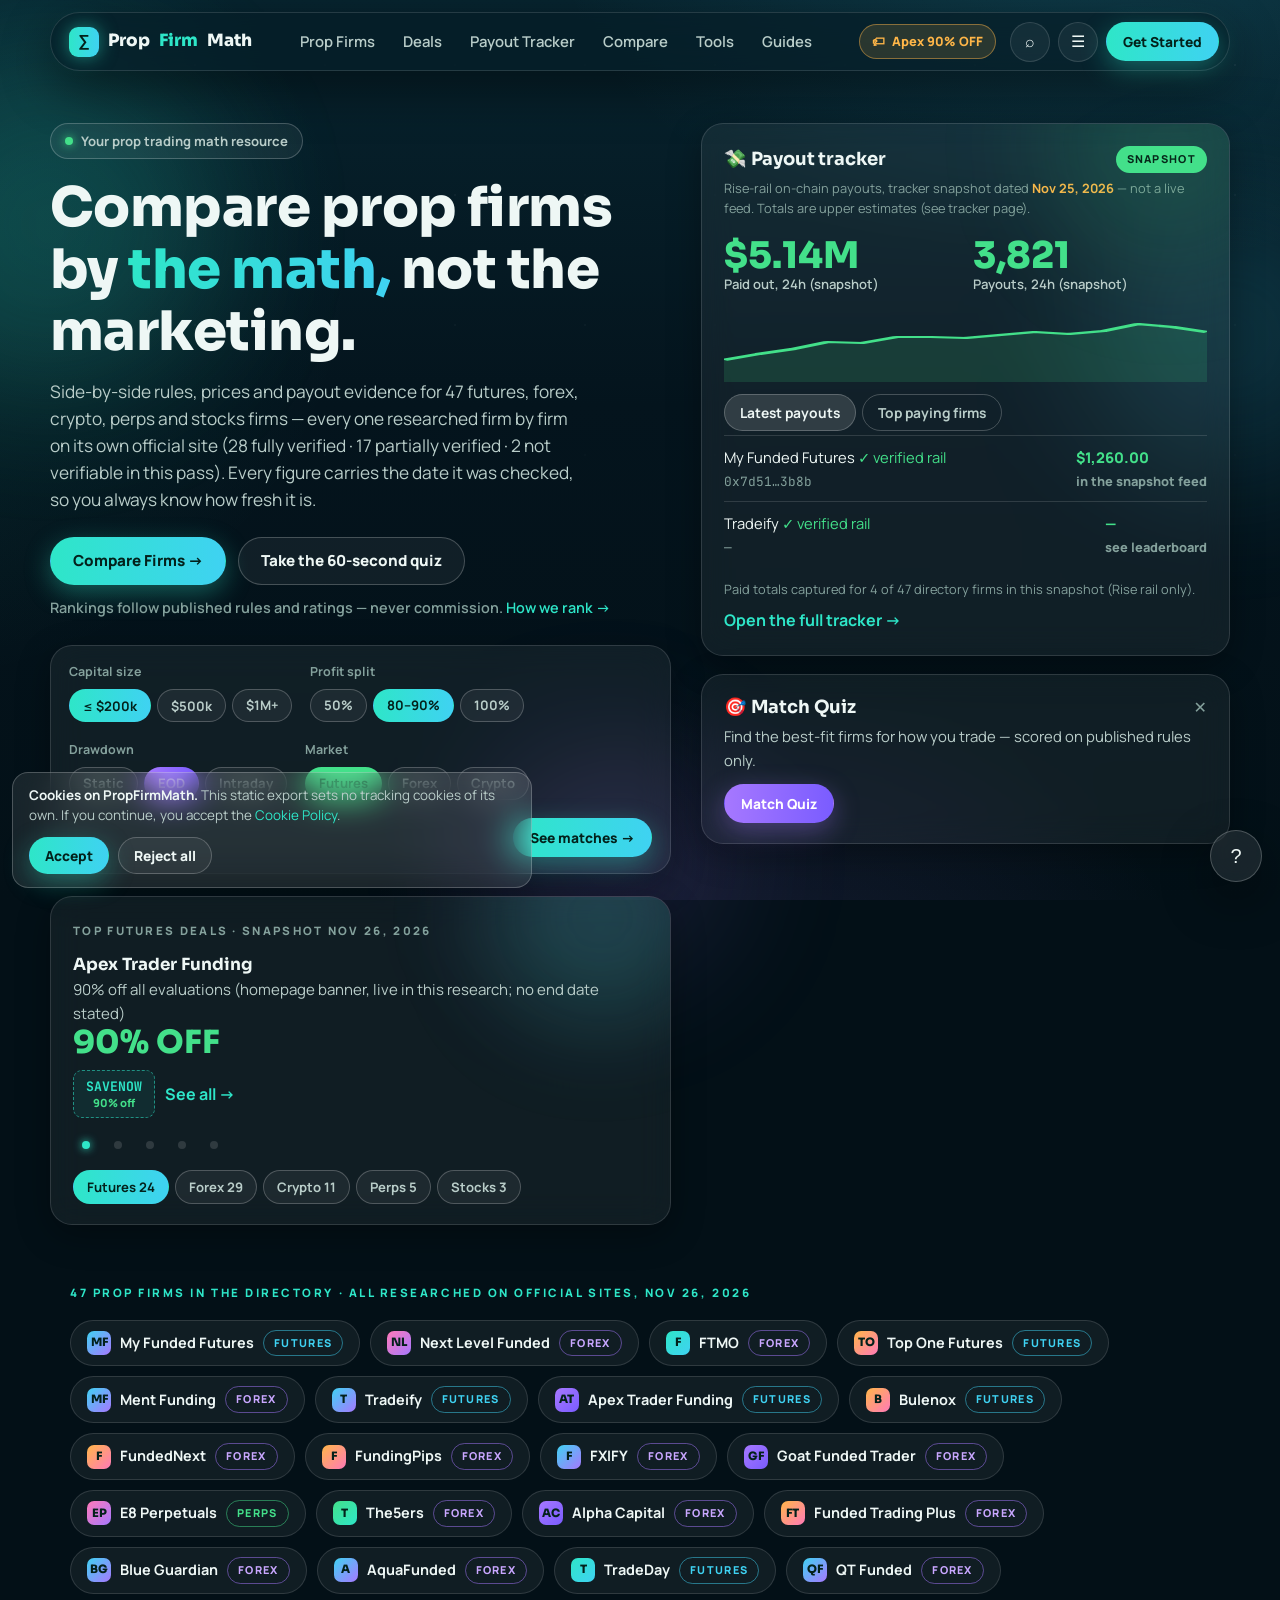
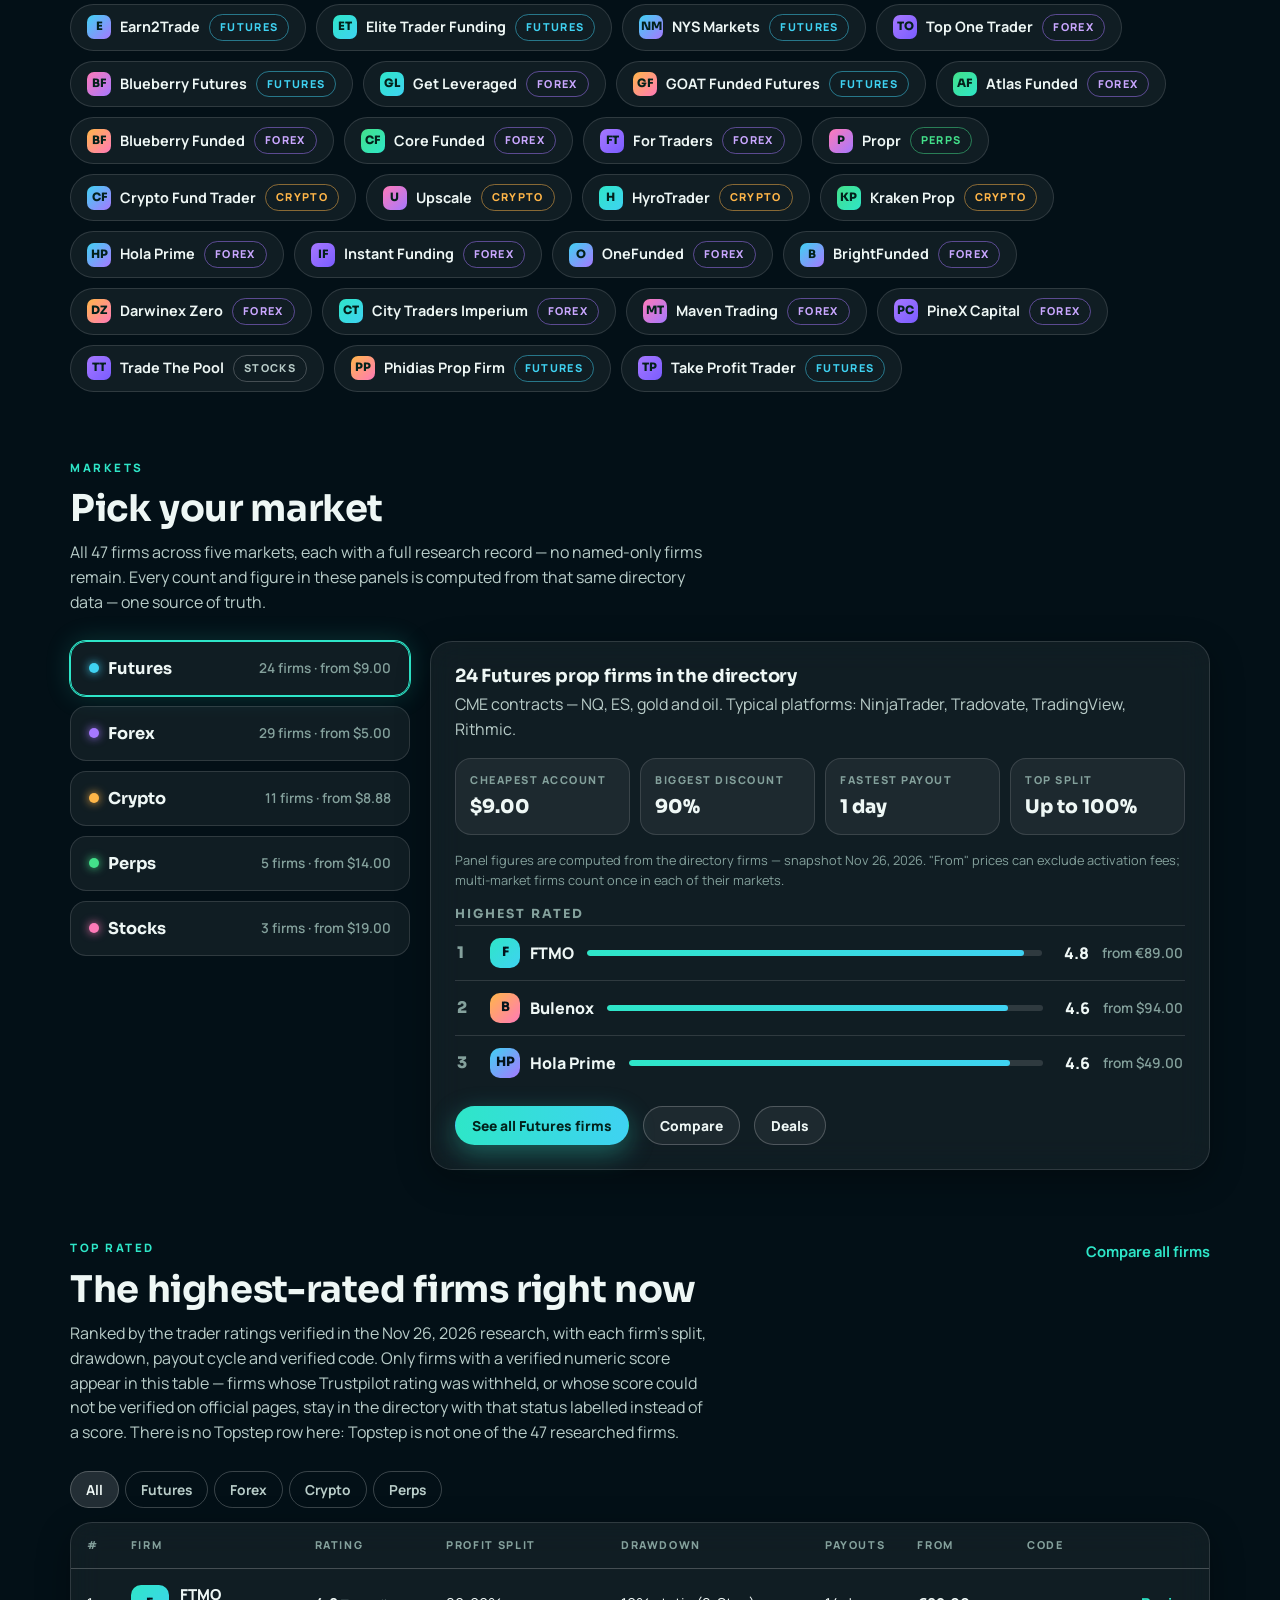
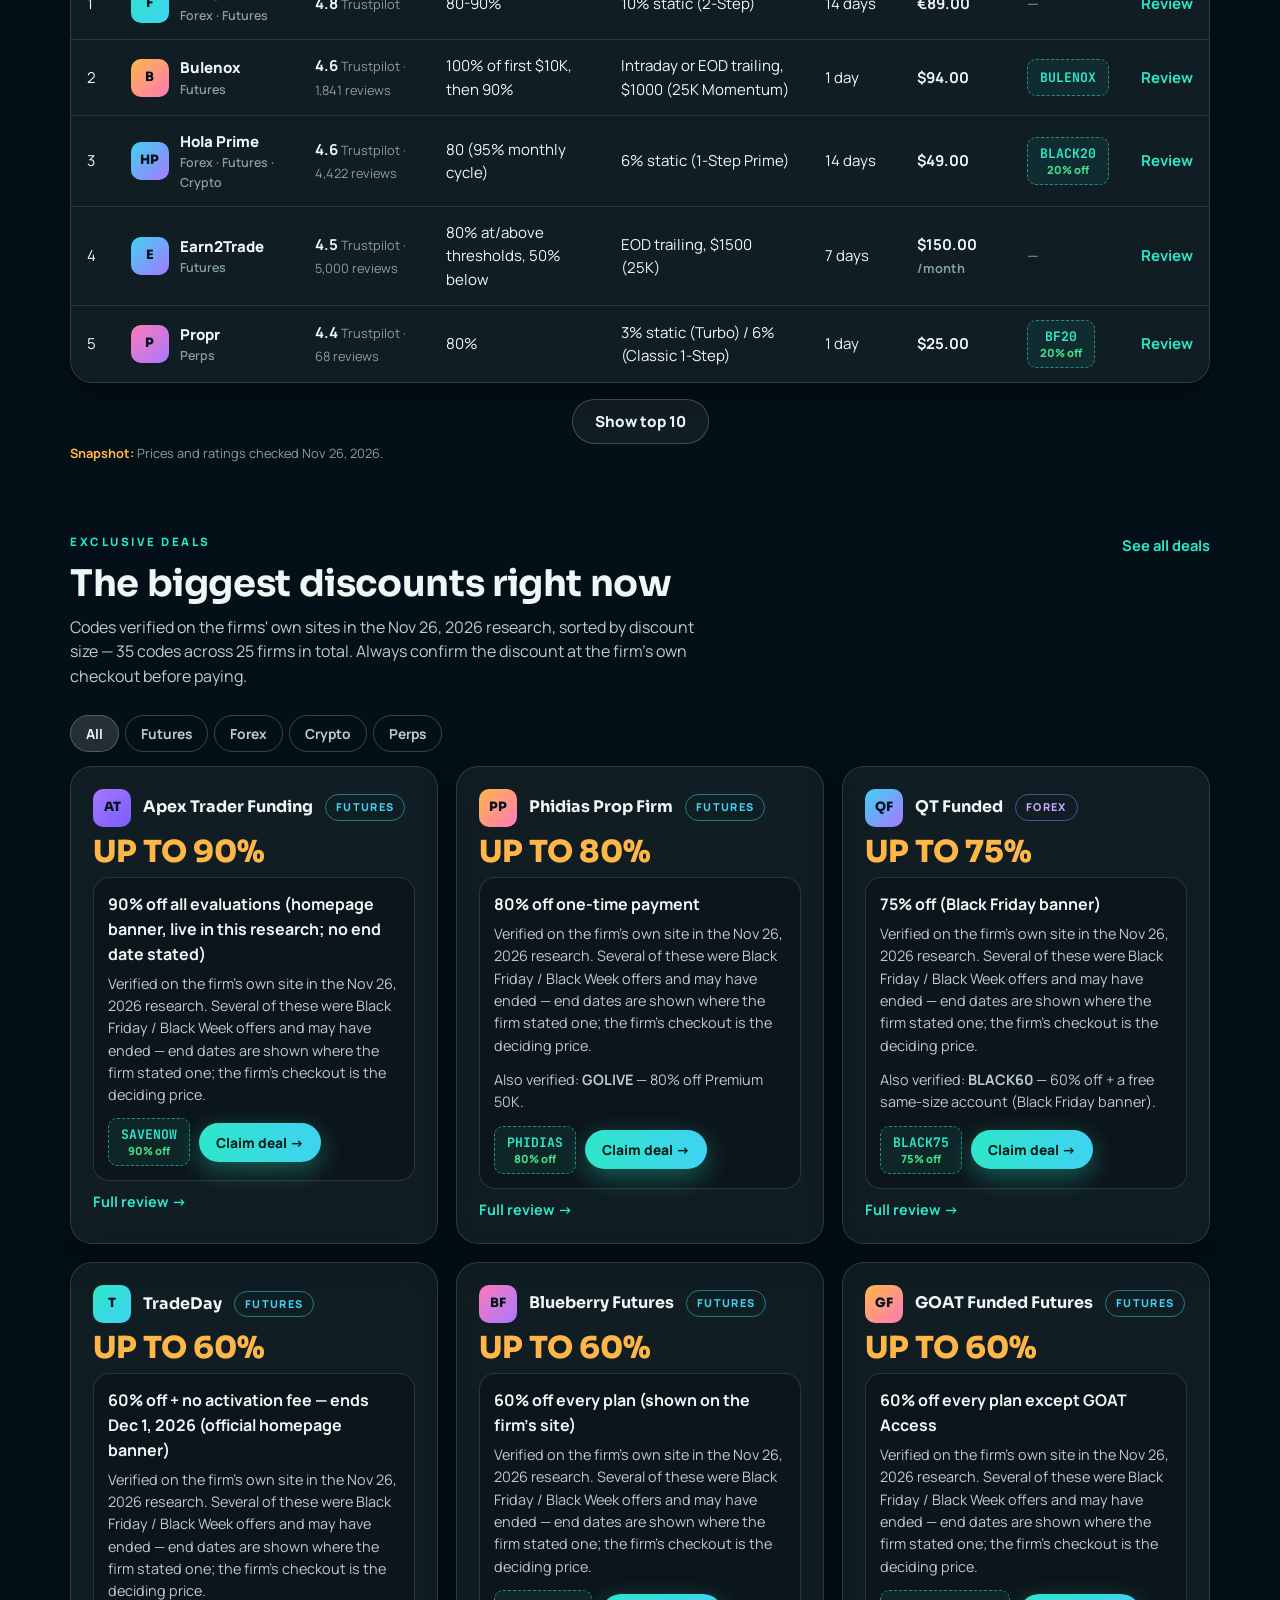
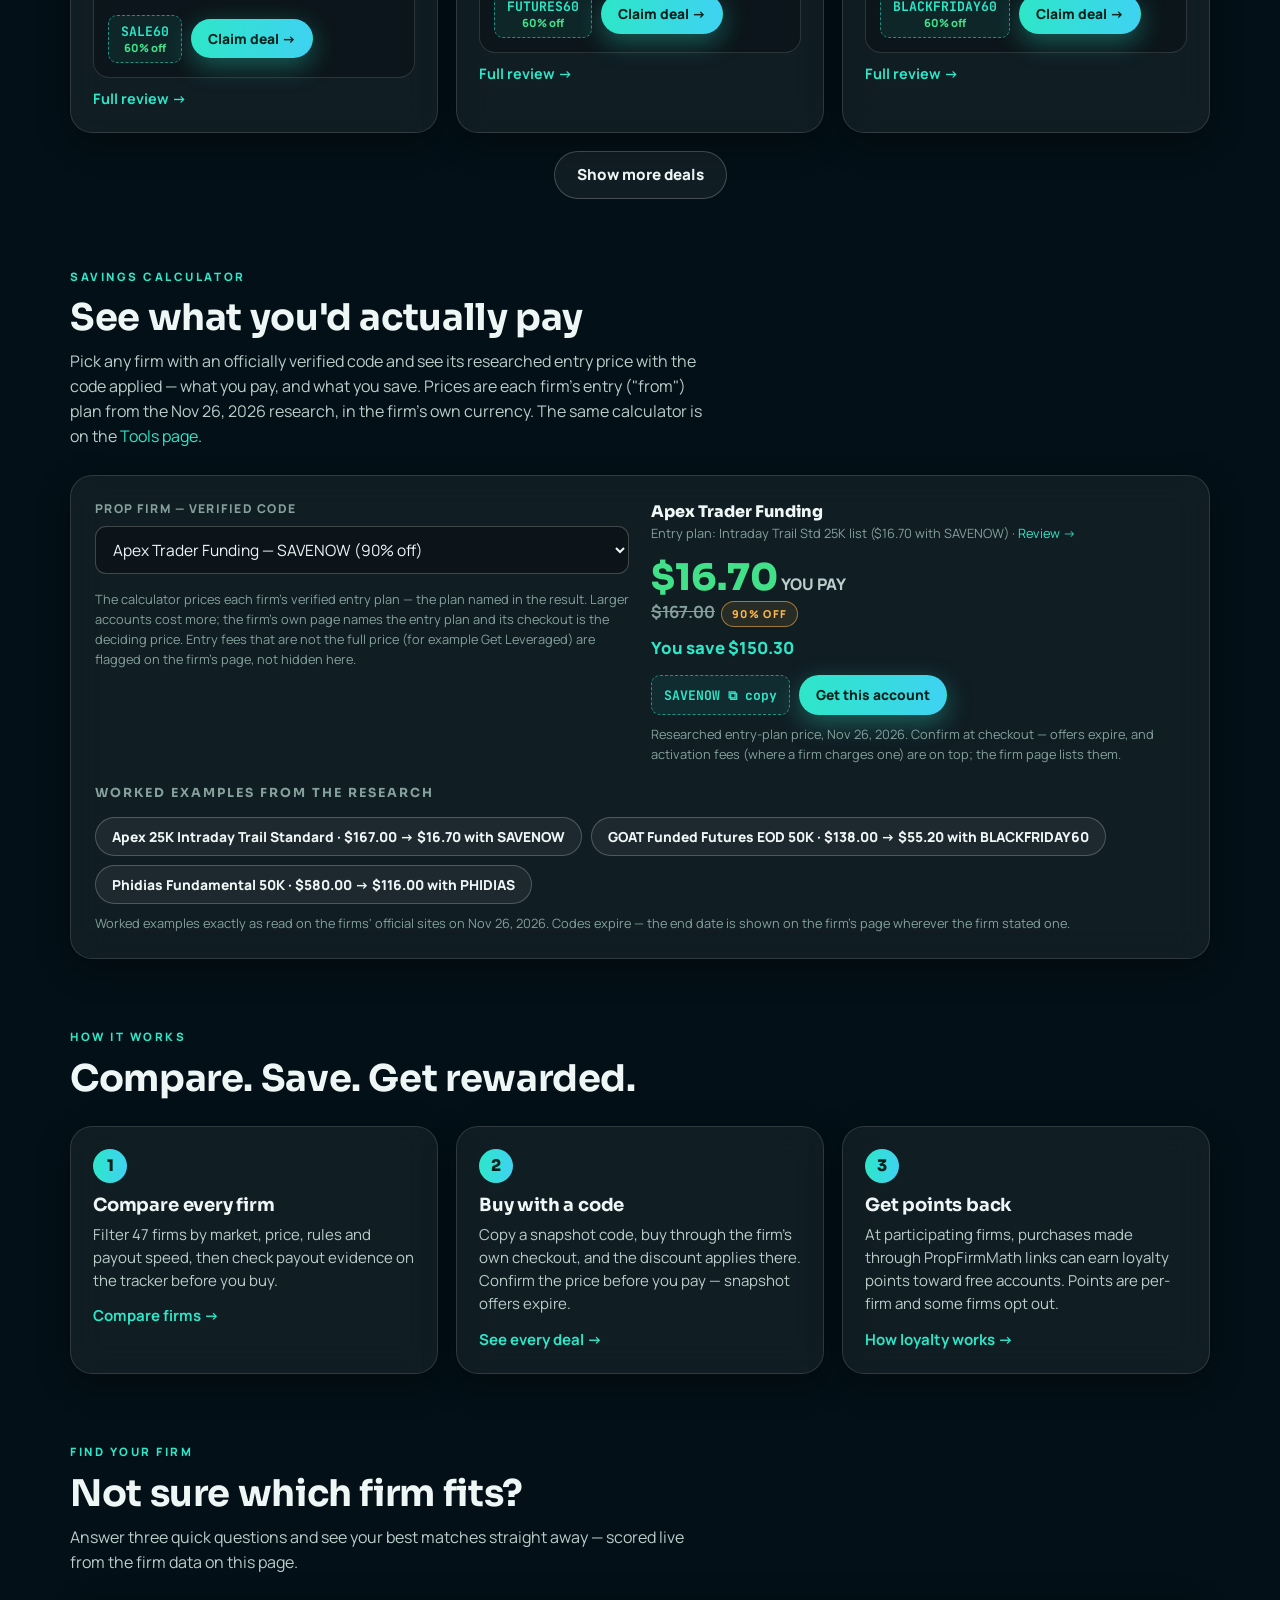
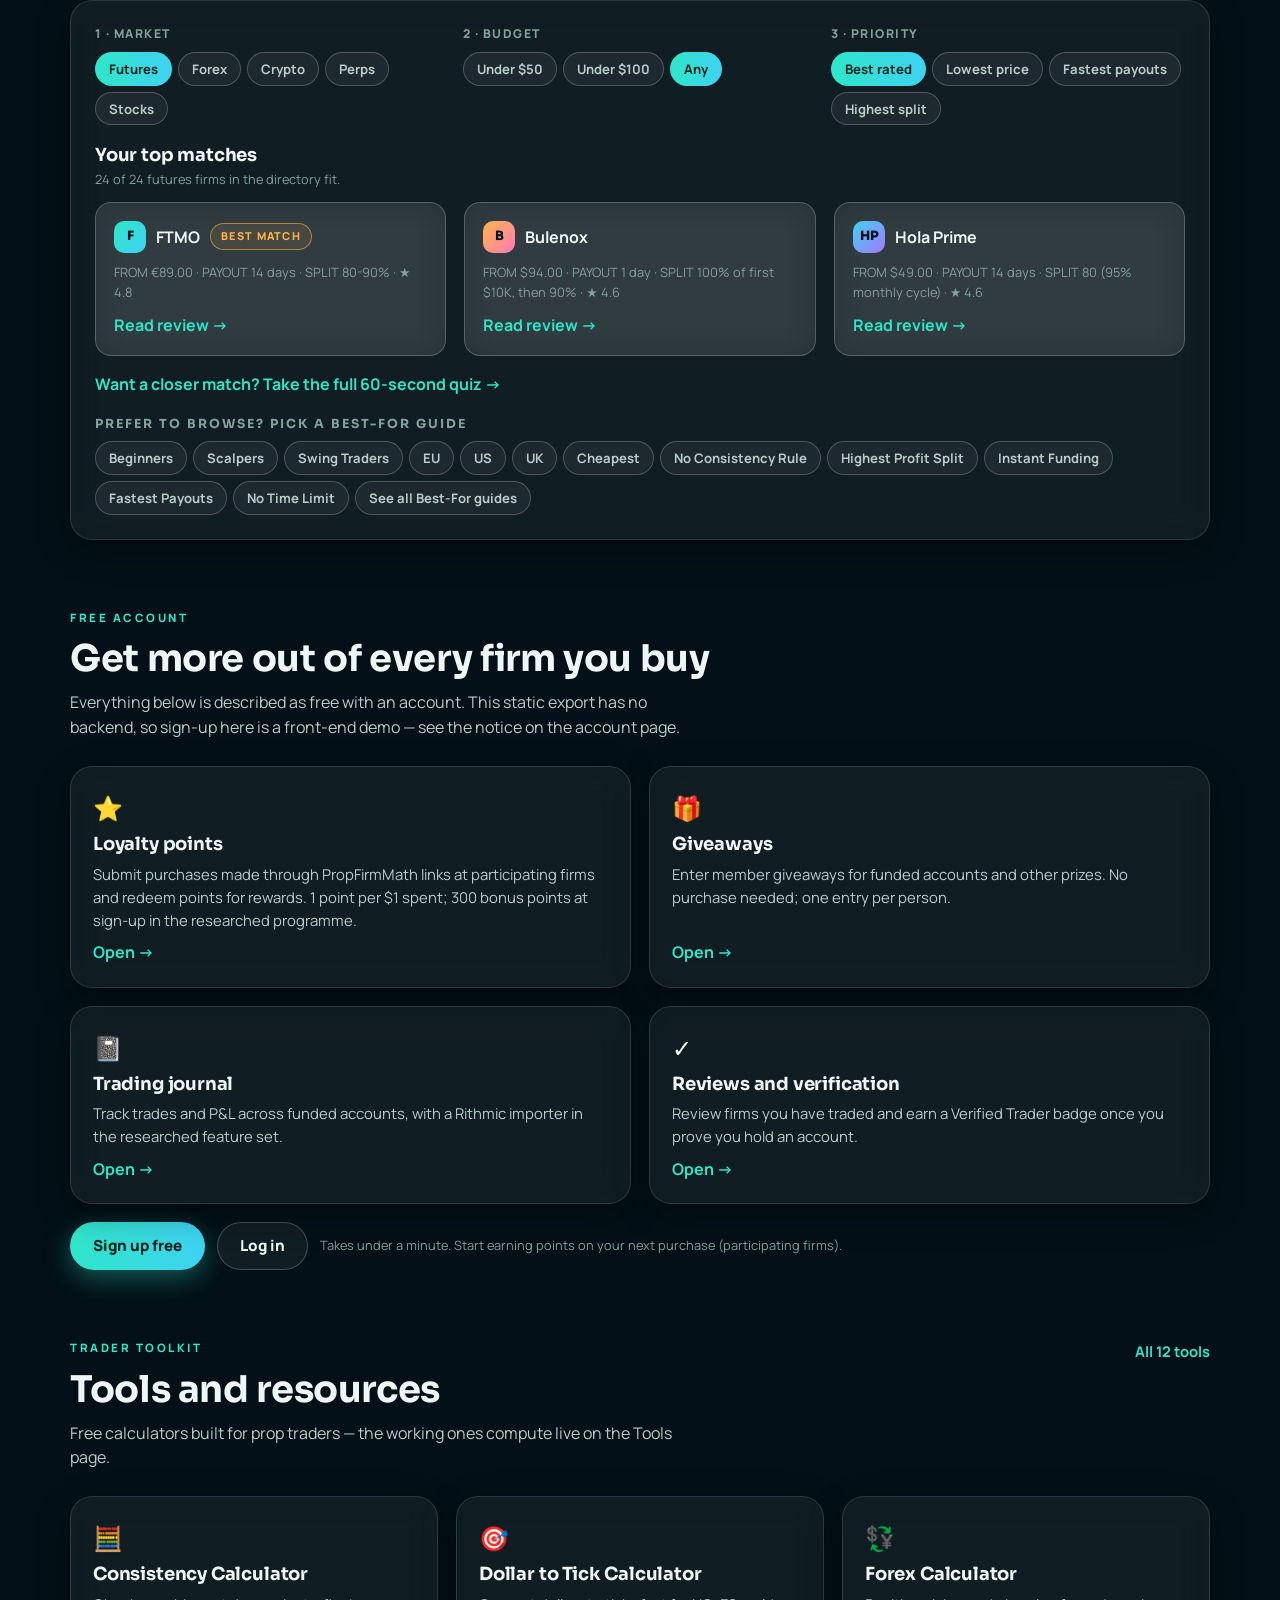
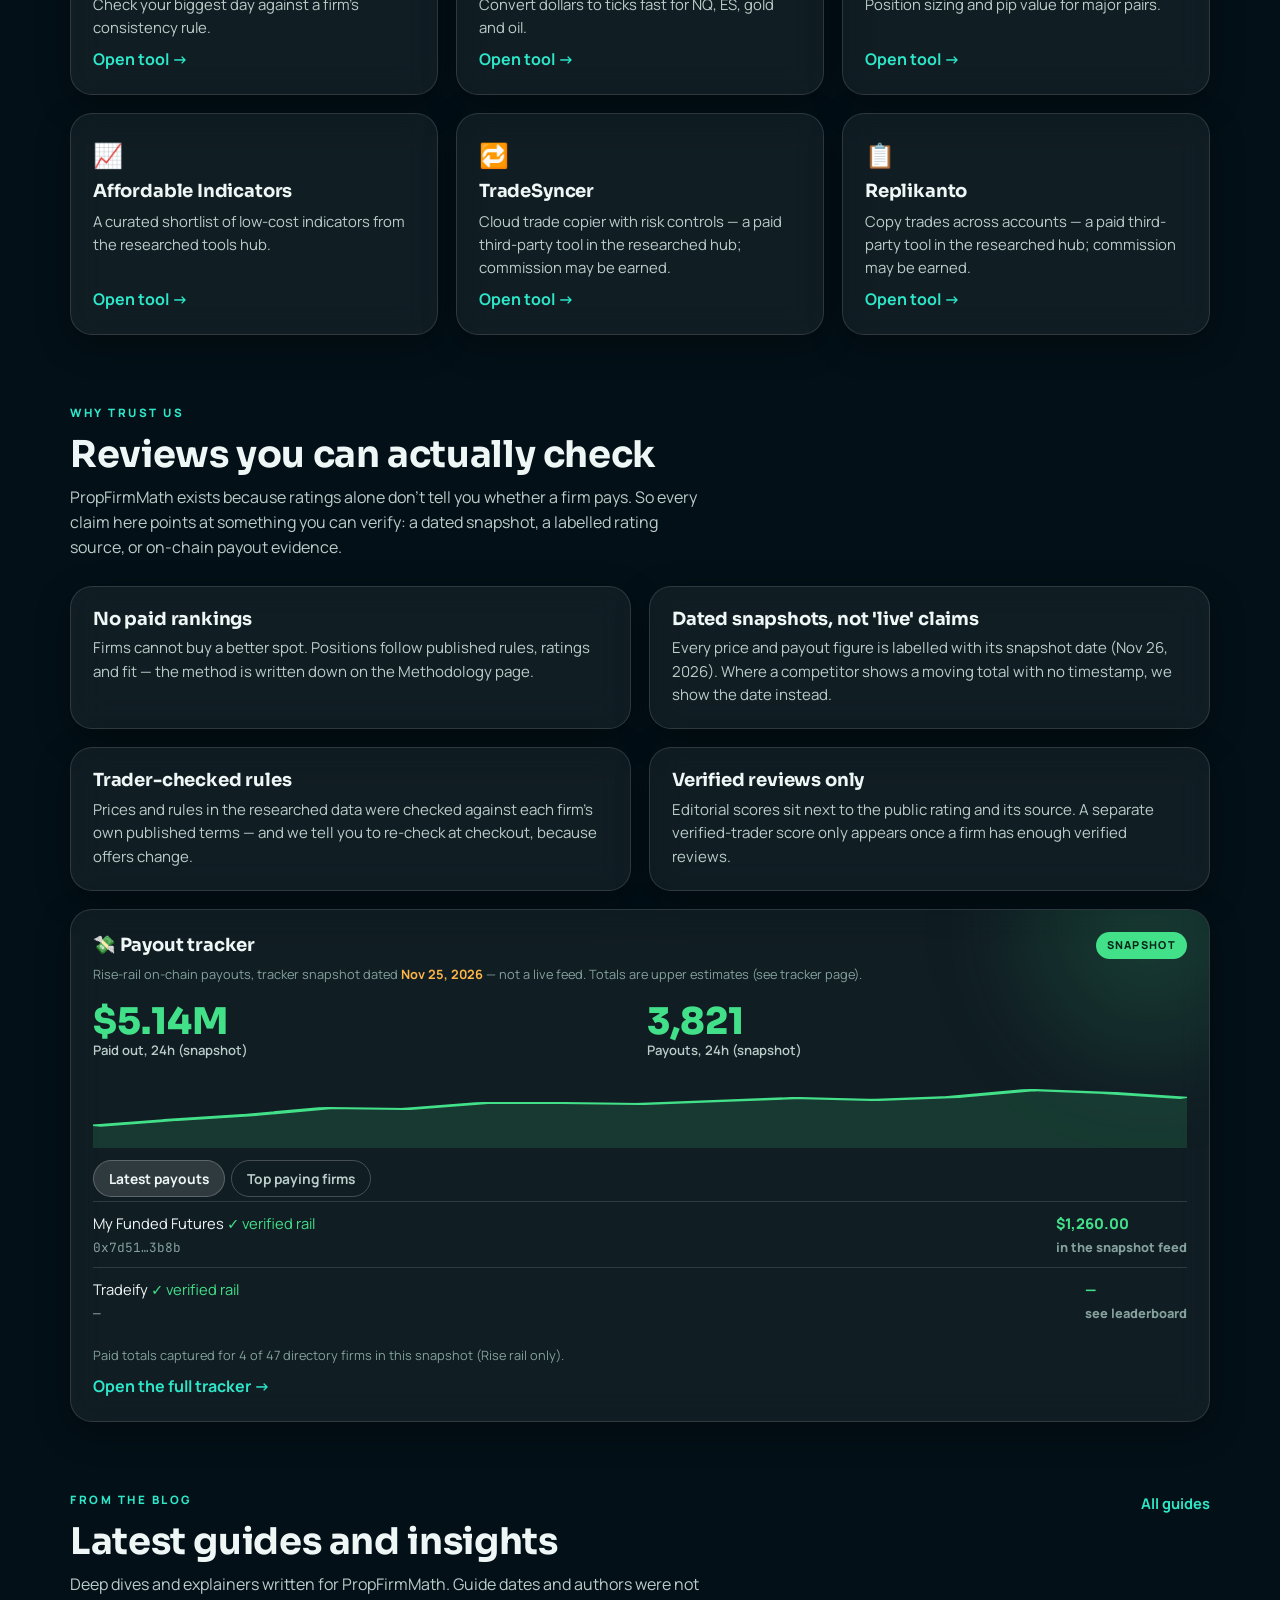
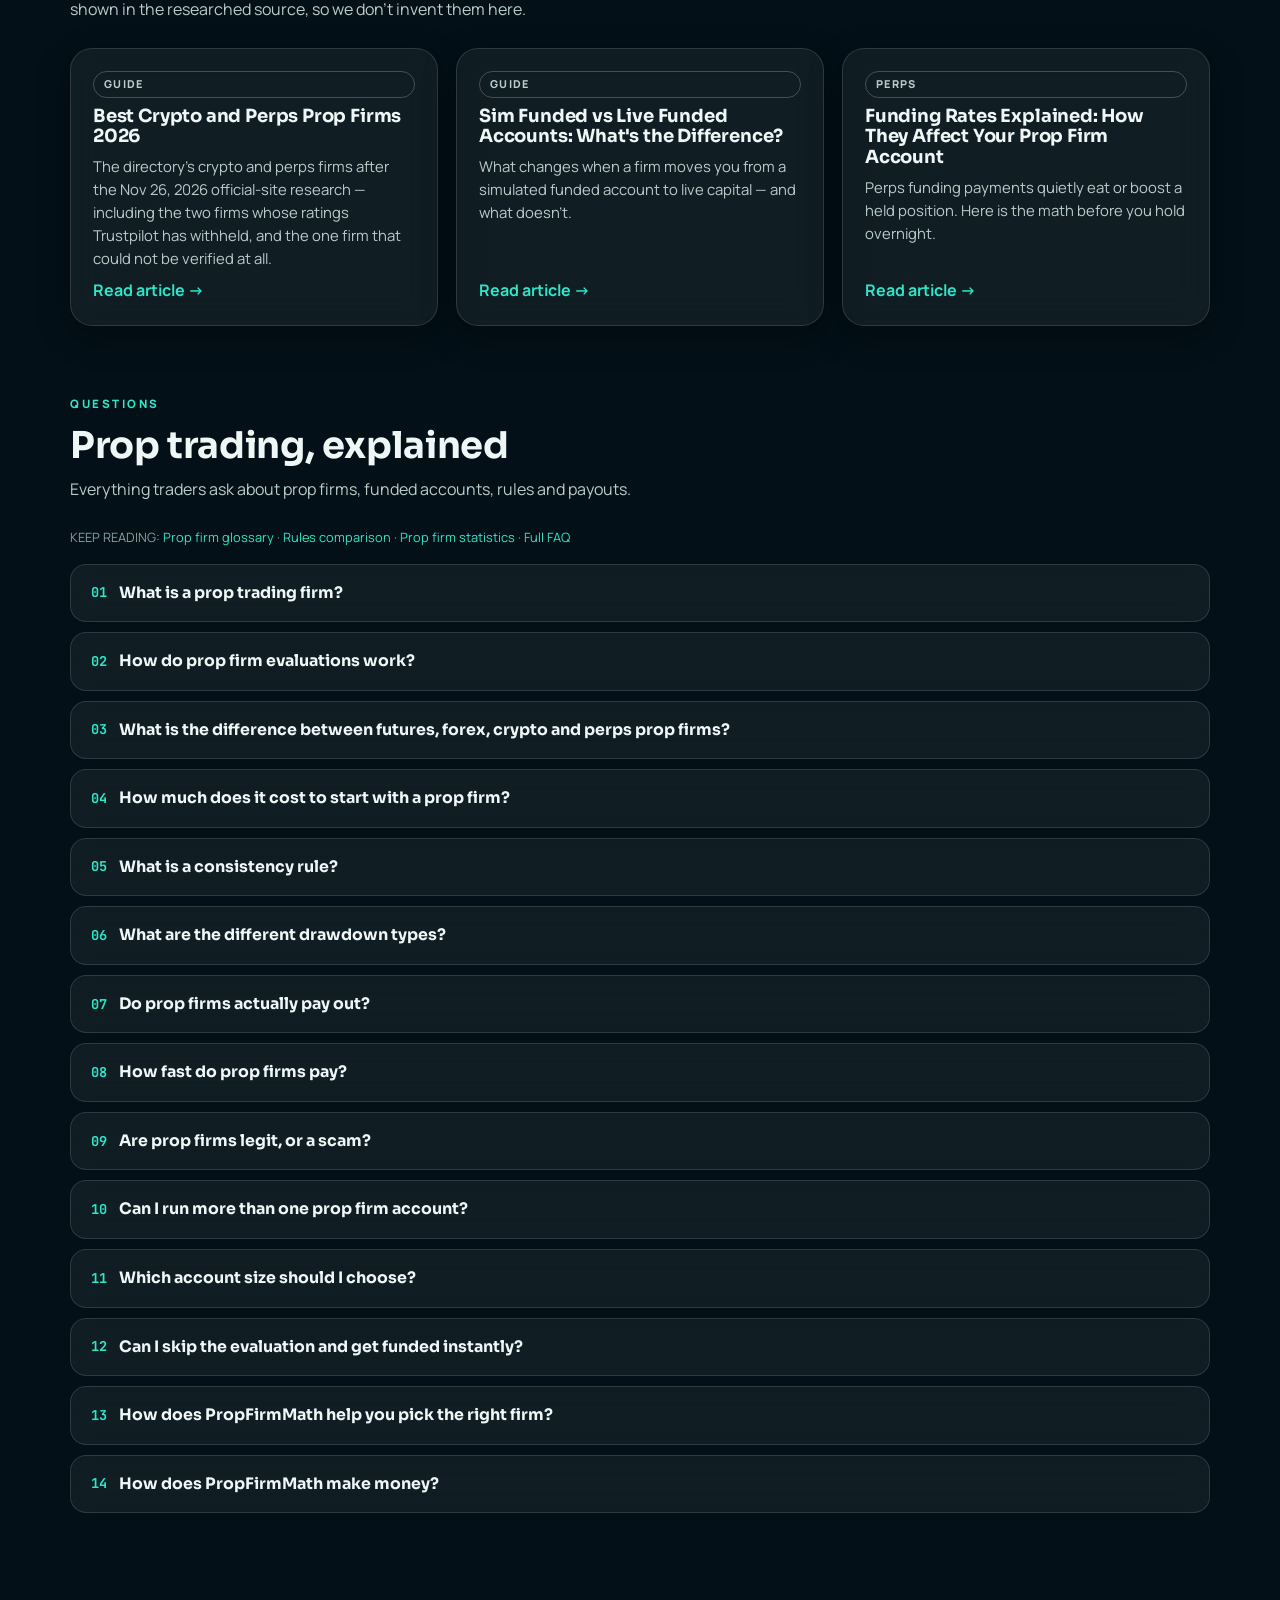
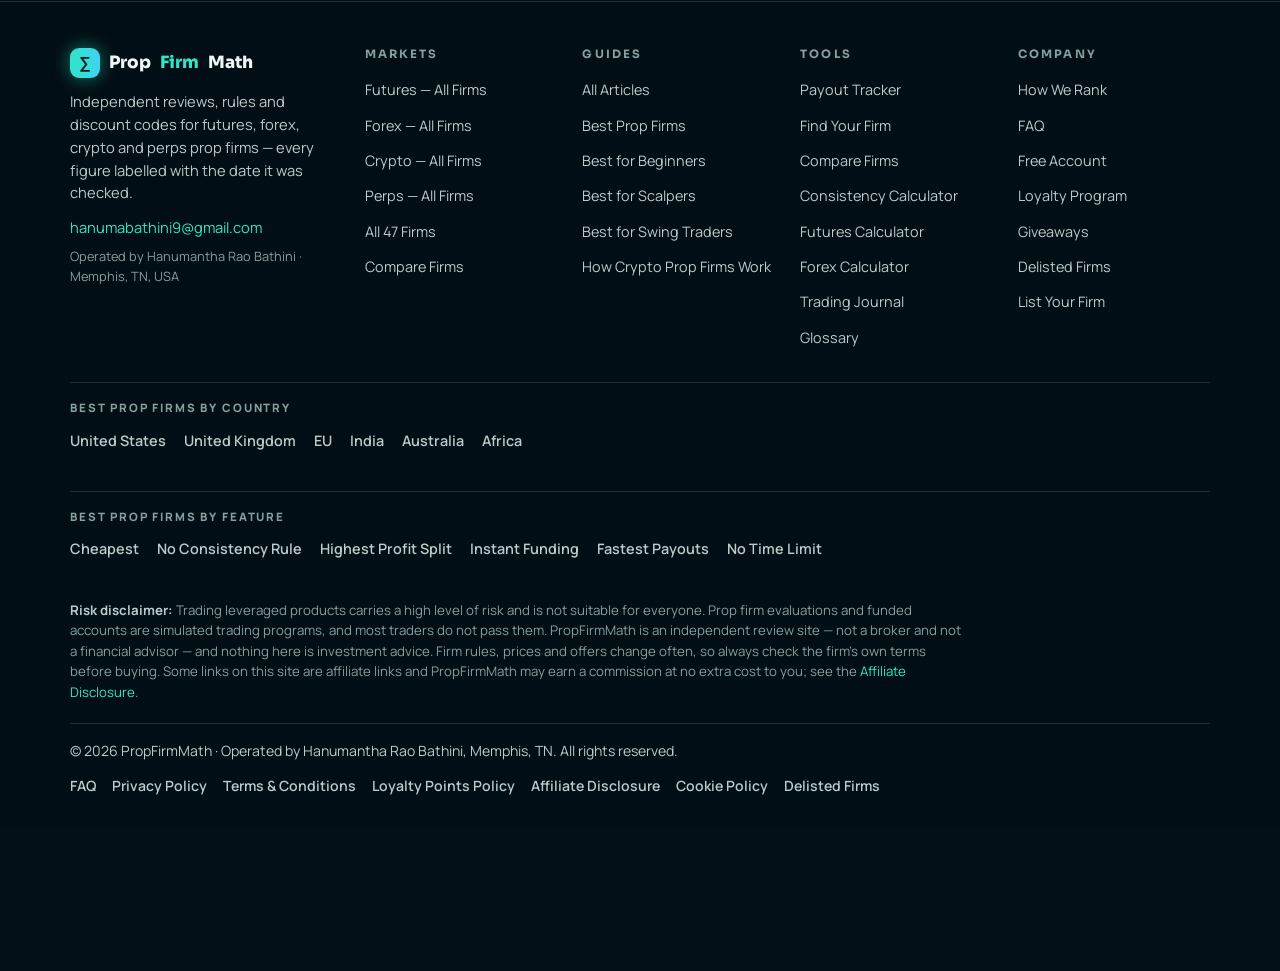
==== commit 3f7cf94a: "Add updated export file (to replace site/index.html)" ====
--- a/site/propfirmmath-multi-page-export.html
+++ b/site/propfirmmath-multi-page-export.html
@@ -6,7 +6,7 @@
 <meta name="color-scheme" content="dark" />
 <meta name="description" content="PropFirmMath — independent prop firm comparisons, rules, discount codes and payout snapshots for futures, forex, crypto and perps firms. Figures are dated research snapshots, not live data." />
 <meta property="og:title" content="PropFirmMath — Compare Prop Firms by the Math" />
-<meta property="og:description" content="20 firms reviewed in full, 47 tracked, every price and payout figure labelled with its snapshot date." />
+<meta property="og:description" content="All 47 firms researched firm by firm on their official sites — 28 fully verified, 17 partially, 2 not verifiable — every price and payout figure labelled with its snapshot date." />
 <meta property="og:type" content="website" />
 <link rel="icon" href="data:," />
 <title>PropFirmMath — Compare Prop Firms by the Math</title>
@@ -487,40 +487,71 @@
 <script>
 "use strict";
 /* ================= DATA — one source of truth =================
-   Snapshot date: Nov 25, 2026 (researched Nov 25–26, 2026, during Black Friday /
-   Black Week offers). Every price, code and payout figure below is that dated
-   snapshot — NOT live data. Counts: 20 firms reviewed in full + 27 named = 47. */
-var SNAPSHOT = "Nov 25, 2026";
-var COUNTS = { reviewed: 20, named: 27, total: 47, tracked: 8 };
-
+   Snapshot date: Nov 26, 2026 — deep research on all 47 firms, official firm
+   websites only (report dated Nov 26, 2026). Every price, code and rule below
+   is that dated snapshot — NOT live data. Verification: 28 firms fully
+   verified, 17 partially, 2 not verifiable this pass (E8 Perpetuals, Funded
+   Trading Plus). Where the official site does not state a figure, the field
+   says so — nothing is filled in from comparison sites. */
+var SNAPSHOT = "Nov 26, 2026";
+var COUNTS = { reviewed: 47, full: 28, partial: 17, unverified: 2, total: 47, tracked: 4 };
+var VERIF_SPLIT = "28 fully verified · 17 partially verified · 2 not verifiable in this pass";
 var FIRMS = [
- {slug:"my-funded-futures",name:"My Funded Futures",markets:["futures"],rating:4.9,rsrc:"Trustpilot",reviews:null,split:"Up to 90%",splitMax:90,dd:"EOD",ddTypes:["EOD"],payoutDays:1,from:52.50,code:"CLUB",off:50,consistency:40,platforms:["NinjaTrader","Tradovate","TradingView"],payMethods:["Rise","Bank transfer"],founded:"2022",country:"United States",deal:"50% off with code CLUB",tracked:true,paid30:21730000,payouts30:null,largest:null,summary:"Futures firm with end-of-day trailing drawdown and next-day payouts in the snapshot; the highest Trustpilot score in the futures top three."},
- {slug:"next-level-funded",name:"Next Level Funded",markets:["forex"],rating:4.9,rsrc:"Trustindex",reviews:null,split:"Up to 100%",splitMax:100,dd:"Static",ddTypes:["Static"],payoutDays:1,from:7.92,code:"GUIDE",off:60,consistency:null,platforms:["MT5","Match Trader"],payMethods:["Crypto","Bank transfer"],founded:null,country:null,deal:"60% off with code GUIDE",tracked:false,summary:"The cheapest entry in the forex top three in the snapshot, with a static drawdown and splits advertised up to 100%. Rating is from Trustindex, not Trustpilot — the source is labelled wherever it appears."},
- {slug:"ftmo",name:"FTMO",markets:["forex"],rating:4.8,rsrc:"Trustpilot",reviews:44733,split:"80–90%",splitMax:90,dd:"Static EOD",ddTypes:["Static","EOD"],payoutDays:4,from:62.30,code:null,off:30,consistency:null,platforms:["MT4","MT5","cTrader","DXtrade","TradingView"],payMethods:["Bank transfer","Crypto","Skrill"],founded:"2015",country:"Czech Republic (Prague)",ceo:"Otakar Šuffner",deal:"Black Friday sale in the snapshot: up to 30% off, ends Nov 30, 2026",tracked:false,summary:"The longest-running forex firm in the directory — founded in Prague in January 2015, 2-Step, 1-Step and Instant programs, payouts every 14 days on evaluation programs and on demand on Instant, scaling to $2,000,000. FTMO does not pay via the Rise rail, so it has no on-chain tracker coverage."},
- {slug:"top-one-futures",name:"Top One Futures",markets:["futures"],rating:4.8,rsrc:"Trustpilot",reviews:null,split:"Up to 90%",splitMax:90,dd:"EOD Intraday",ddTypes:["EOD","Intraday"],payoutDays:1,from:39.00,code:"GUIDE",off:89,consistency:null,platforms:["NinjaTrader","Tradovate"],payMethods:["Rise","Bank transfer"],founded:null,country:null,deal:"89% off Elite Access — flat $39.00 in the snapshot",tracked:false,summary:"Futures firm whose Elite Access was a flat $39.00 in the snapshot — the lowest futures entry price among the top-rated five."},
- {slug:"ment-funding",name:"Ment Funding",markets:["forex"],rating:4.8,rsrc:"Trustpilot",reviews:null,split:"Up to 75%",splitMax:75,dd:"Static",ddTypes:["Static"],payoutDays:1,from:212.50,code:"GUIDE",off:15,consistency:null,platforms:["MT5"],payMethods:["Crypto","Bank transfer"],founded:null,country:null,deal:"15% off with code GUIDE",tracked:false,summary:"Forex firm with a static drawdown and one-day payout cycle in the snapshot; the premium-priced option in the top-rated five."},
- {slug:"tradeify",name:"Tradeify",markets:["futures"],rating:4.6,rsrc:"Trustpilot",reviews:null,split:"Up to 90%",splitMax:90,dd:"EOD",ddTypes:["EOD"],payoutDays:1,from:54.00,code:"TNT",off:null,consistency:null,platforms:["NinjaTrader","Tradovate","TradingView"],payMethods:["Rise"],founded:null,country:null,deal:"Code TNT seen in the snapshot",tracked:true,paid30:53400000,payouts30:34376,largest:400000,summary:"Futures firm that topped the Rise-rail payout leaderboard in the snapshot by a wide margin."},
- {slug:"apex-trader-funding",name:"Apex Trader Funding",markets:["futures"],rating:null,rsrc:null,reviews:null,split:"Up to 100% (first payouts)",splitMax:100,dd:"Intraday trailing",ddTypes:["Intraday"],payoutDays:null,from:159.00,code:"SAVENOW",off:90,consistency:null,platforms:["NinjaTrader","Tradovate","Rithmic"],payMethods:["Bank transfer"],founded:null,country:"United States",deal:"90% off all evaluations with code SAVENOW",tracked:false,programs:{name:"EOD Trail – No Activation",sizes:{"100K":1590,"150K":2490}},summary:"Futures firm known for running several accounts at once. In the snapshot its 100K EOD Trail account listed at $1,590 was $159.00 with code SAVENOW. Apex does not participate in loyalty points in the researched programme."},
- {slug:"bulenox",name:"Bulenox",markets:["futures"],rating:null,rsrc:null,reviews:null,split:"Up to 90%",splitMax:90,dd:"EOD",ddTypes:["EOD"],payoutDays:null,from:null,code:"GUIDE",off:90,consistency:null,platforms:["NinjaTrader","Rithmic"],payMethods:["Rise","Bank transfer"],founded:null,country:null,deal:"90% off Qualification Option 1 with code GUIDE",tracked:false,summary:"Futures firm whose Qualification Option 1 carried the joint-biggest discount in the snapshot at 90% off."},
- {slug:"fundednext",name:"FundedNext",markets:["forex"],rating:null,rsrc:null,reviews:null,split:"Up to 95%",splitMax:95,dd:"Static",ddTypes:["Static"],payoutDays:null,from:null,code:null,off:null,consistency:null,platforms:["MT4","MT5","cTrader"],payMethods:["Rise","Crypto","Bank transfer"],founded:null,country:null,deal:null,tracked:true,paid30:16690000,payouts30:null,largest:null,summary:"Forex firm with a large Rise-rail payout footprint in the snapshot — third on the tracker leaderboard."},
- {slug:"fundingpips",name:"FundingPips",markets:["forex"],rating:null,rsrc:null,reviews:null,split:"Up to 100%",splitMax:100,dd:"Static",ddTypes:["Static"],payoutDays:null,from:null,code:"GUIDE",off:null,consistency:null,platforms:["MT5","Match Trader","cTrader"],payMethods:["Rise","Crypto"],founded:null,country:null,deal:"Code GUIDE accepted in the snapshot",tracked:false,summary:"Forex firm that appears in two researched head-to-head matchups (against FXIFY and FTMO)."},
- {slug:"fxify",name:"FXIFY",markets:["forex"],rating:null,rsrc:null,reviews:null,split:"Up to 90%",splitMax:90,dd:"Static",ddTypes:["Static"],payoutDays:null,from:null,code:null,off:null,consistency:null,platforms:["MT4","MT5"],payMethods:["Bank transfer","Crypto"],founded:null,country:null,deal:null,tracked:false,summary:"Forex firm with 1-step and 2-step programs in the directory."},
- {slug:"goat-funded-trader",name:"Goat Funded Trader",markets:["forex"],rating:null,rsrc:null,reviews:null,split:"Up to 95%",splitMax:95,dd:"Static",ddTypes:["Static"],payoutDays:null,from:null,code:"GUIDE45",off:55,consistency:null,platforms:["MT5","Match Trader"],payMethods:["Crypto","Bank transfer"],founded:null,country:null,deal:"55% off with code GUIDE45",tracked:false,summary:"Forex firm (not to confuse with GOAT Funded Futures) with a 55% snapshot discount."},
- {slug:"e8-perpetuals",name:"E8 Perpetuals",markets:["crypto","perps"],rating:4.5,rsrc:"Trustpilot",reviews:null,split:"Up to 80%",splitMax:80,dd:"Static",ddTypes:["Static"],payoutDays:1,from:14.00,code:null,off:50,consistency:null,platforms:["E8 Terminal","MT5"],payMethods:["Crypto (stablecoins)"],founded:null,country:null,deal:"50% off in the snapshot",tracked:false,summary:"Top-rated firm in both the crypto and perps panels of the snapshot, from $14.00 with one-day payouts."},
- {slug:"the5ers",name:"The5ers",markets:["forex"],rating:null,rsrc:null,reviews:null,split:"Up to 100%",splitMax:100,dd:"Static",ddTypes:["Static"],payoutDays:null,from:null,code:"GUIDE",off:null,consistency:null,platforms:["MT5"],payMethods:["Bank transfer","Crypto"],founded:null,country:null,deal:"Code GUIDE accepted in the snapshot",tracked:false,summary:"Forex firm known for its scaling-focused programs; code GUIDE was accepted in the snapshot."},
- {slug:"alpha-capital",name:"Alpha Capital",markets:["forex"],rating:null,rsrc:null,reviews:null,split:"Up to 80%",splitMax:80,dd:"Static EOD",ddTypes:["Static","EOD"],payoutDays:null,from:null,code:null,off:null,consistency:null,platforms:["MT5","cTrader","DXtrade"],payMethods:["Bank transfer","Crypto"],founded:null,country:null,deal:null,tracked:false,summary:"Forex firm in the directory's reviewed set."},
- {slug:"funded-trading-plus",name:"Funded Trading Plus",markets:["forex"],rating:null,rsrc:null,reviews:null,split:"Up to 100%",splitMax:100,dd:"Static",ddTypes:["Static"],payoutDays:null,from:null,code:"SIZE30",off:30,consistency:null,platforms:["MT5","cTrader","DXtrade"],payMethods:["Bank transfer","Crypto"],founded:null,country:null,deal:"Codes SIZE30 / SIZE25 / GUIDE10 seen in the snapshot",tracked:false,summary:"Forex firm that ran three different codes in the snapshot depending on account size (SIZE30, SIZE25, GUIDE10)."},
- {slug:"blue-guardian",name:"Blue Guardian",markets:["forex","futures"],rating:null,rsrc:null,reviews:null,split:"Up to 90%",splitMax:90,dd:"Static",ddTypes:["Static"],payoutDays:null,from:null,code:null,off:null,consistency:null,platforms:["MT5","DXtrade"],payMethods:["Rise","Crypto"],founded:null,country:null,deal:null,tracked:true,paid30:4190000,payouts30:null,largest:null,summary:"Forex and futures firm with Rise-rail payouts in the snapshot; its futures arm (Blue Guardian Futures) also appears in quiz research."},
- {slug:"aquafunded",name:"AquaFunded",markets:["forex"],rating:null,rsrc:null,reviews:null,split:"Up to 90%",splitMax:90,dd:"Static",ddTypes:["Static"],payoutDays:null,from:null,code:"THEPROPFIRMGUIDE",off:50,consistency:null,platforms:["MT5","DXtrade"],payMethods:["Crypto","Bank transfer"],founded:null,country:null,deal:"50% off, new customers only, code seen in the snapshot",tracked:false,summary:"Forex firm whose snapshot offer was 50% off for new customers only."},
- {slug:"tradeday",name:"TradeDay",markets:["futures"],rating:null,rsrc:null,reviews:null,split:"Up to 90%",splitMax:90,dd:"EOD",ddTypes:["EOD"],payoutDays:null,from:null,code:null,off:55,consistency:null,platforms:["NinjaTrader","Tradovate"],payMethods:["Bank transfer"],founded:null,country:null,deal:"55% off QuickPay in the snapshot",tracked:false,summary:"Futures firm whose QuickPay program carried a 55% snapshot discount."},
- {slug:"qt-funded",name:"QT Funded",markets:["forex"],rating:null,rsrc:null,reviews:null,split:"Up to 90%",splitMax:90,dd:"Static",ddTypes:["Static"],payoutDays:null,from:null,code:"GUIDE50",off:50,consistency:null,platforms:["MT5"],payMethods:["Crypto","Bank transfer"],founded:null,country:null,deal:"50% off with code GUIDE50",tracked:false,summary:"Forex firm with a 50% snapshot discount via code GUIDE50."}
+ {slug:"my-funded-futures",name:"My Funded Futures",markets:["futures"],rating:null,rsrc:null,reviews:null,ratingNote:"Not verified in this research",split:"80-90%",splitMax:90,dd:"EOD trailing, $1000 (25K)",ddTypes:["EOD"],payoutDays:1,payoutText:"Rapid daily / Builder 48h / Pro 14d",from:105,fromCur:"USD",fromPlan:"Builder 25K, one-time",monthly:false,code:"CLUB",off:40,codes:[{code:"CLUB",off:40,detail:"40% off any plan (firm's own coupons page)"}],consistencyText:"Rapid 50 eval / Rapid EOD 30 / Builder 50 at payout",consNone:false,target:"6",dailyDD:"Builder soft pause only",minDays:"Builder 1 / Rapid 2 / Rapid EOD 4 / Pro 2",activation:"0",instant:false,instantText:"No",scaling:"not stated",news:"not allowed on funded Rapid/Pro; permitted on Builder",overnight:"no",us:"yes",site:"https://myfundedfutures.com",sources:["https://myfundedfutures.com"],verif:"full",verifLabel:"Fully verified",affiliate:"not stated",platforms:["Not stated in this research"],payMethods:["Not stated in this research"],deal:"40% off any plan (firm's own coupons page)",tracked:true,paid30:21730000,payouts30:null,largest:null,note:null,summary:"Futures-only firm (CME group). Four evaluation lines — Builder, Rapid, Rapid EOD and Pro, $25K–$150K — plus the small static-drawdown Signature accounts. Rapid pays daily; Pro pays every 14 days. No activation fee on any plan."},
+ {slug:"next-level-funded",name:"Next Level Funded",markets:["forex"],rating:null,rsrc:null,reviews:null,ratingNote:"Trustpilot not verified — the firm's site shows 4.8/5 on Google (600+ reviews), which is not a Trustpilot score",split:"80 std (100% paid add-on)",splitMax:100,dd:"7% static (1-Step)",ddTypes:["Static"],payoutDays:1,payoutText:"on-demand",from:9.9,fromCur:"USD",fromPlan:"Instant Flex 10K (list $19.80)",monthly:false,code:null,off:null,codes:[],consistencyText:"15% live (Instant)",consNone:false,target:"1-Step 8 / 2-Step 8 then 6",dailyDD:"3%",minDays:"none",activation:"none stated",instant:true,instantText:"Yes",scaling:"to $1,000,000",news:"allowed",overnight:"allowed (Instant Pro weekend is add-on)",us:"not stated",site:"https://www.nextlevelfunded.com",sources:["https://www.nextlevelfunded.com/evaluations"],verif:"full",verifLabel:"Fully verified",affiliate:"yes, up to 20%",platforms:["Not stated in this research"],payMethods:["Not stated in this research"],deal:null,tracked:false,paid30:null,payouts30:null,largest:null,note:null,summary:"Forex/CFD firm — not a futures firm. Step evaluations and three instant lines (Flex, Pro, Crown) from $5K to $500K, on Match-Trader, Platform 5 and TradeLocker. Cards advertise '100%*' splits; the default is 80%, with 100% only as a paid add-on."},
+ {slug:"ftmo",name:"FTMO",markets:["forex","futures"],rating:4.8,rsrc:"Trustpilot",reviews:null,ratingNote:"Score shown on the ftmo.com homepage; review count not shown there",split:"80-90%",splitMax:90,dd:"10% static (2-Step)",ddTypes:["Static"],payoutDays:14,payoutText:"first reward day 14, then on demand",from:89,fromCur:"EUR",fromPlan:"2-Step 10K (1-Step EUR 79); FTMO US USD 99",monthly:false,code:null,off:null,codes:[],consistencyText:"1-Step 50 / Instant 30 / 2-Step none",consNone:false,target:"2-Step 10 then 5",dailyDD:"5% (2-Step)",minDays:"2-Step 4 per phase",activation:"none",instant:true,instantText:"Yes",scaling:"to $2,000,000",news:"restricted on Standard funded; Swing unrestricted",overnight:"restricted on Standard funded; Swing unrestricted",us:"yes via ftmo.oanda.com, except AR/DE/LA/MT/SC",site:"https://ftmo.com",sources:["https://ftmo.com"],verif:"full",verifLabel:"Fully verified",affiliate:"yes",platforms:["MT4","MT5","cTrader","TradingView"],payMethods:["Not stated in this research"],deal:null,tracked:false,paid30:null,payouts30:null,largest:null,note:"Global ftmo.com prices are in EUR and US residents cannot buy there — US clients are served by FTMO US at ftmo.oanda.com (USD, 2-Step from $99), except AR, DE, LA, MT, SC. The Instant Account (launched Oct 2026) is a CFD product, not a futures product.",summary:"The longest-running firm in this directory. Main product is forex/CFD (2-Step, 1-Step and, since Oct 2026, an Instant Account), priced in EUR on ftmo.com, plus a separate monthly-subscription FTMO Futures line. US clients are served only through FTMO US at ftmo.oanda.com, in USD, except in AR, DE, LA, MT and SC."},
+ {slug:"top-one-futures",name:"Top One Futures",markets:["futures"],rating:null,rsrc:null,reviews:null,ratingNote:"Trustpilot 'Excellent', 5,000+ reviews — no numeric score shown on the firm's site",split:"90 sim / 80 live%",splitMax:90,dd:"EOD trailing",ddTypes:["EOD"],payoutDays:1,payoutText:"Elite Daily daily / Elite Access every 5 profitable days",from:39,fromCur:"USD",fromPlan:"Elite Access entry, one-time",monthly:false,code:"BLACKFRIDAY",off:null,codes:[{code:"BLACKFRIDAY",off:null,detail:"Black November offers: 55% off Elite Daily, 70% off Ignite bundles, 30% off Instant Sim Funded, 25% off Elite Access activation fees"}],consistencyText:"Elite Daily 40 eval / Elite Access 40 funded / Instant 20 / Ignite 15",consNone:false,target:"Elite Daily 6 / Elite Access 4",dailyDD:"Elite Daily $500 (25K)",minDays:"Elite Access 1",activation:"Elite Access $139-$359 by size",instant:true,instantText:"Yes",scaling:"not stated",news:"not stated",overnight:"not stated",us:"yes",site:"https://toponefutures.com",sources:["https://toponefutures.com"],verif:"full",verifLabel:"Fully verified",affiliate:"not stated",platforms:["Tradovate","NinjaTrader","BlackArrow","WealthCharts"],payMethods:["Not stated in this research"],deal:"Black November offers: 55% off Elite Daily, 70% off Ignite bundles, 30% off Instant Sim Funded, 25% off Elite Access activation fees",tracked:false,paid30:null,payouts30:null,largest:null,note:"The $39 figure is the Elite Access entry fee. An activation fee of $139–$359 by size is charged after passing.",summary:"US futures firm (CME via Tradovate, NinjaTrader, BlackArrow, WealthCharts). Elite Access has a flat $39 entry fee at every size, with an activation fee after passing; Elite Daily and Instant Sim Funded pay daily or at payout targets."},
+ {slug:"ment-funding",name:"Ment Funding",markets:["forex","futures","stocks"],rating:null,rsrc:null,reviews:null,ratingNote:"Not verified in this research",split:"75 (90% add-on)",splitMax:90,dd:"6% static",ddTypes:["Static"],payoutDays:1,payoutText:"first withdrawal day 1, then every 30d",from:220,fromCur:"USD",fromPlan:"Equities 5K (Forex 25K $325 list)",monthly:false,code:null,off:null,codes:[],consistencyText:"none under $1M; 35% funded over $1M",consNone:true,target:"10",dailyDD:"5%",minDays:"none",activation:"none stated",instant:false,instantText:"No",scaling:"doubling to $5M cap",news:"allowed, no open within 3 min of news",overnight:"close by 3:45 PM EST Fri; weekend add-on",us:"yes",site:"https://mentfunding.com",sources:["https://mentfunding.com"],verif:"full",verifLabel:"Fully verified",affiliate:"not stated",platforms:["Not stated in this research"],payMethods:["Not stated in this research"],deal:null,tracked:false,paid30:null,payouts30:null,largest:null,note:"One research read reports a 33% consistency rule on the futures program, which conflicts with the homepage's 'no consistency' position for accounts under $1M. Unresolved on the firm's own pages.",summary:"US firm running a single 1-step evaluation across forex/CFD, CME futures and S&P 100 equities, up to $2M. 10% target, 6% static drawdown, 75% split (90% add-on), first withdrawal from day 1, then every 30 days."},
+ {slug:"tradeify",name:"Tradeify",markets:["futures"],rating:null,rsrc:null,reviews:null,ratingNote:"Not verified in this research",split:"90 sim / 80 live%",splitMax:90,dd:"EOD trailing, $1000 (25K)",ddTypes:["EOD"],payoutDays:null,payoutText:"Growth after 5 profitable days / Select Daily daily",from:99,fromCur:"USD",fromPlan:"Growth 25K, one-time",monthly:false,code:"DASH",off:30,codes:[{code:"DASH",off:30,detail:"30% off (homepage banner)"}],consistencyText:"Growth 35 funded / Select 40 eval / Lightning 20-30",consNone:false,target:"6",dailyDD:"Growth soft DLL $600 (25K)",minDays:"Growth 1 / Select 3",activation:"none",instant:true,instantText:"Yes",scaling:"not stated",news:"allowed",overnight:"no",us:"yes",site:"https://tradeify.co",sources:["https://tradeify.co","https://help.tradeify.co/en/articles/14369021-tradeify-pricing-reference"],verif:"full",verifLabel:"Fully verified",affiliate:"not stated",platforms:["Tradovate"],payMethods:["Not stated in this research"],deal:"30% off (homepage banner)",tracked:true,paid30:53400000,payouts30:34376,largest:400000,note:"The firm's homepage crawl in this research rendered $359 / $251 for every size, which conflicts with its own Pricing Reference ($99 list for Growth 25K). This page uses the documented Pricing Reference; the checkout price is the final word.",summary:"US futures-only firm. Growth, Select and Lightning (instant) lines, $25K–$150K plus a 300K Select. 90% split on sim-funded accounts, 80% on Elite Live. Prices here are the firm's documented Pricing Reference list."},
+ {slug:"apex-trader-funding",name:"Apex Trader Funding",markets:["futures"],rating:4.2,rsrc:"Trustpilot",reviews:22000,ratingNote:"Shown on the firm's homepage",split:"100% of approved payouts",splitMax:100,dd:"Intraday or EOD trailing, $1000 (25K)",ddTypes:["Intraday"],payoutDays:5,payoutText:"5 trading days between rewards",from:167,fromCur:"USD",fromPlan:"Intraday Trail Std 25K list ($16.70 with SAVENOW)",monthly:false,code:"SAVENOW",off:90,codes:[{code:"SAVENOW",off:90,detail:"90% off all evaluations (homepage banner, live in this research; no end date stated)"}],consistencyText:"none eval; 50% at payout",consNone:false,target:"6",dailyDD:"Intraday none; EOD $500 (25K)",minDays:"none",activation:"Std $89-$149 Intraday / $109-$159 EOD",instant:true,instantText:"partial (Instant Sim offer; Instant PAs coming soon)",scaling:"Built In Scaling claimed, terms not stated",news:"not stated",overnight:"no",us:"yes",site:"https://apextraderfunding.com",sources:["https://apextraderfunding.com"],verif:"full",verifLabel:"Fully verified",affiliate:"not stated",platforms:["Not stated in this research"],payMethods:["Not stated in this research"],deal:"90% off all evaluations (homepage banner, live in this research; no end date stated)",tracked:false,paid30:null,payouts30:null,largest:null,note:"List price is shown. With code SAVENOW (90% off) the 25K Intraday Trail Standard was $16.70 in this research. Instant funding is only partial: a limited-time $50K Instant Sim offer, with 'Instant PAs (coming soon)'.",summary:"US futures firm built around running several accounts at once. Intraday Trail and EOD Trail evaluations, each in Standard and No-Activation-Fee versions. Pays 100% of each approved payout in the sim-funded Performance Account, with a 50% consistency gate at payout."},
+ {slug:"bulenox",name:"Bulenox",markets:["futures"],rating:4.6,rsrc:"Trustpilot",reviews:1841,ratingNote:"Read on trustpilot.com",split:"100% of first $10K, then 90%",splitMax:100,dd:"Intraday or EOD trailing, $1000 (25K Momentum)",ddTypes:["Intraday"],payoutDays:1,payoutText:"daily (Fast Track/Momentum)",from:94,fromCur:"USD",fromPlan:"Momentum 25K, one-time",monthly:false,code:"BULENOX",off:null,codes:[{code:"BULENOX",off:null,detail:"Advertised on the official site; percentage not stated"}],consistencyText:"Qualification 40 / Momentum 35 / Fast Track 20-30",consNone:false,target:"6",dailyDD:"Option 2 only",minDays:"none to pass Qualification",activation:"Qualification Master $143-$498; Momentum $0; Fast Track $0",instant:true,instantText:"Yes",scaling:"up to $750,000 claimed",news:"allowed, no blackout",overnight:"no",us:"yes",site:"https://bulenox.com",sources:["https://bulenox.com","https://www.trustpilot.com/review/bulenox.com"],verif:"full",verifLabel:"Fully verified",affiliate:"not stated",platforms:["Not stated in this research"],payMethods:["Not stated in this research"],deal:"Advertised on the official site; percentage not stated",tracked:false,paid30:null,payouts30:null,largest:null,note:"One research read listed Momentum drawdowns for larger sizes as $2,000 / $3,000 / $4,500 where another listed $2,250 / $4,000 / $5,500. The 25K figure ($1,000) agrees in both; treat larger sizes as checkout-verified only.",summary:"US futures firm with three lines — Qualification, Momentum and Fast Track (instant). Traders keep 100% of the first $10,000 of payouts, then 90%. Two drawdown models (intraday or EOD trailing); the choice is locked for the life of the account."},
+ {slug:"fundednext",name:"FundedNext",markets:["forex","futures"],rating:null,rsrc:null,reviews:null,ratingNote:"Not verified in this research",split:"80 (90 scale-up, 95 add-on)%",splitMax:95,dd:"10% static (2-Step)",ddTypes:["Static"],payoutDays:14,payoutText:"Std first 21d then 14d / 3-Day every 3d / On-Demand anytime",from:32.99,fromCur:"USD",fromPlan:"Stellar Lite 5K",monthly:false,code:null,off:null,codes:[],consistencyText:"2-Step Std none / On-Demand 40 / Flex 40 challenge only",consNone:false,target:"2-Step 8 then 5",dailyDD:"5% (2-Step)",minDays:"5 per phase",activation:"none stated",instant:true,instantText:"Yes",scaling:"to 90% split; Instant to $2,000,000",news:"allowed, 40% profit counts in 10-min window",overnight:"Instant allowed; weekend not separately stated",us:"yes (US price list; 15% reward not for US)",site:"https://fundednext.com",sources:["https://fundednext.com/blog/fundednext-cfds-stellar-2-step-explained","https://fundednext.com/partners"],verif:"full",verifLabel:"Fully verified",affiliate:"yes, 8-15%",platforms:["MT4","MT5","cTrader","Tradovate (Futures)"],payMethods:["Not stated in this research"],deal:null,tracked:true,paid30:16690000,payouts30:null,largest:null,note:null,summary:"CFD line (Stellar Lite, 2-Step, 1-Step, Instant) plus a separate Futures Flex line on Tradovate. Payout structure is chosen at checkout for the life of the account: Standard (21 days, then 14), 3-Day, or On-Demand with a 40% best-day rule."},
+ {slug:"fundingpips",name:"FundingPips",markets:["forex"],rating:null,rsrc:null,reviews:null,ratingNote:"Not verified in this research",split:"60-100 by cycle%",splitMax:100,dd:"10% static (2-Step Std)",ddTypes:["Static"],payoutDays:7,payoutText:"weekly / bi-weekly / on demand",from:29,fromCur:"USD",fromPlan:"2-Step Pro 5K",monthly:false,code:"HELLO",off:20,codes:[{code:"HELLO",off:20,detail:"20% off first purchase, excluding $100K accounts (official blog)"}],consistencyText:"evals none; Zero 15%",consNone:false,target:"2-Step Std 8 then 5",dailyDD:"3% or 5% (2-Step Std)",minDays:"2-Step Std 3 per phase",activation:"none stated",instant:true,instantText:"Yes",scaling:"up to $400K total",news:"profit deducted within 5 min of high-impact news (Master)",overnight:"allowed in eval; Zero no weekend holding",us:"not confirmed on fundingpips.com",site:"https://fundingpips.com",sources:["https://fundingpips.com/blog/fundingpips-vs-breakout-challenge-costs","https://help.fundingpips.com/hc/en-us/articles/34501809112081-2-Step-Standard"],verif:"partial (US eligibility unconfirmed)",verifLabel:"Partially verified",affiliate:"yes, 6-10%",platforms:["MT5","cTrader","Match-Trader"],payMethods:["Card","Crypto (USDT/USDC)","Rise","Bank transfer"],deal:"20% off first purchase, excluding $100K accounts (official blog)",tracked:false,paid30:null,payouts30:null,largest:null,note:"US eligibility is NOT confirmed on fundingpips.com. A different domain, fundingpips.net (FundingPips Corp, a different entity), states it does not accept US residents — do not mix the two sites' answers.",summary:"Forex/CFD firm — no futures program was stated on the pages read. 2-Step Standard lets you pick the payout cycle at checkout and the split follows it: weekly 60%, bi-weekly 80%, on demand 100%. Zero is the instant line, at 95% every 14 days."},
+ {slug:"fxify",name:"FXIFY",markets:["forex","crypto","futures"],rating:null,rsrc:null,reviews:null,ratingNote:"Not verified in this research",split:"80 std (90% add-on)",splitMax:90,dd:"5% static (Three Phase)",ddTypes:["Static"],payoutDays:14,payoutText:"Instant bi-weekly",from:39,fromCur:"USD",fromPlan:"Three Phase 5K",monthly:false,code:null,off:null,codes:[],consistencyText:"Lightning 30 / Three Phase none",consNone:false,target:"Three Phase 5% per phase",dailyDD:"Lightning 3%",minDays:"Lightning 5",activation:"not stated",instant:true,instantText:"Yes",scaling:"not stated",news:"Instant blackout 5 min around news",overnight:"not stated",us:"not stated",site:"https://fxify.com",sources:["https://fxify.com/blog/cheapest-path-funded-50k-fxify/"],verif:"partial",verifLabel:"Partially verified",affiliate:"not verified",platforms:["Not stated in this research"],payMethods:["Not stated in this research"],deal:null,tracked:false,paid30:null,payouts30:null,largest:null,note:null,summary:"Forex/CFD evaluations (One, Two and Three Phase) plus separate crypto and futures programs. Three Phase is the cheapest entry at $39 for 5K with a 5% static drawdown; instant funding runs from a $19 Lite account to a $1,749 Standard 50K."},
+ {slug:"goat-funded-trader",name:"Goat Funded Trader",markets:["forex","crypto"],rating:null,rsrc:null,reviews:null,ratingNote:"Trustpilot not verified — the firm cites 4.8 on TradingPilot, not Trustpilot",split:"80 (100% add-on)",splitMax:100,dd:"10% static (2-Step)",ddTypes:["Static"],payoutDays:14,payoutText:"bi-weekly 14d",from:17,fromCur:"USD",fromPlan:"2-Step GOAT / Instant HERO 5K",monthly:false,code:"GFT45",off:45,codes:[{code:"GFT45",off:45,detail:"45% off all accounts (official blog)"},{code:"FIRSTGFT",off:50,detail:"50% off for new customers (official blog)"}],consistencyText:"none eval; Instant GOAT 15%",consNone:false,target:"2-Step 10 then 5",dailyDD:"5% (2-Step Std)",minDays:"3 profitable days eval",activation:"Pay Later only, $78-$998 after passing",instant:true,instantText:"Yes",scaling:"to $2,000,000",news:"permitted",overnight:"permitted",us:"yes (US not on restricted list)",site:"https://www.goatfundedtrader.com",sources:["https://www.goatfundedtrader.com/blog/goat-funded-trader-vs-the-5ers"],verif:"full",verifLabel:"Fully verified",affiliate:"yes",platforms:["MT5","cTrader","MatchTrader","TradeLocker"],payMethods:["Rise","Crypto","Skrill","Bank transfer"],deal:"45% off all accounts (official blog)",tracked:false,paid30:null,payouts30:null,largest:null,note:"Do not mix with GOAT Funded Futures (goatfundedfutures.com), the futures sister brand — different rules, prices and programs.",summary:"Forex/CFD firm (futures are the separate GOAT Funded Futures brand). 1-Step and 2-Step GOAT evaluations plus Instant HERO, GOAT and PREMIUM lines. 80% split from the first funded payout on every route; news, overnight and weekend holding are permitted."},
+ {slug:"e8-perpetuals",name:"E8 Perpetuals",markets:["perps"],rating:null,rsrc:null,reviews:null,ratingNote:"Not verified in this research",split:"not verified%",splitMax:null,dd:"not verified",ddTypes:[],payoutDays:null,payoutText:"not verified",from:null,fromCur:"USD",fromPlan:null,monthly:false,code:null,off:null,codes:[],consistencyText:"not verified",consNone:false,target:"not verified",dailyDD:"not verified",minDays:"not verified",activation:"not verified",instant:false,instantText:"not verified",scaling:"not verified",news:"not stated",overnight:"not stated",us:"not stated",site:"https://e8markets.com",sources:["https://trade.e8markets.com/docs/05_markets_and_instruments.html"],verif:"not verifiable (configurator 429)",verifLabel:"Not verifiable this pass",affiliate:"not verified",platforms:["E8 Terminal"],payMethods:["Not stated in this research"],deal:null,tracked:false,paid30:null,payouts30:null,largest:null,note:"Not verifiable in this research pass: the official perpetuals configurator returned a 429 rate-limit and was not retried, and the homepage returned 403 to automated fetches. No price, target, drawdown or payout figure from comparison sites has been substituted — those figures are simply not shown.",summary:"Perpetual futures on crypto, stocks, indices and metals, priced from the Hyperliquid feed and traded only on the proprietary E8 Terminal. Coverage gap: the official configurator could not be opened in this research pass (429), so no price, target, drawdown or payout figure is presented as verified for this firm."},
+ {slug:"the5ers",name:"The5ers",markets:["forex"],rating:null,rsrc:null,reviews:null,ratingNote:"Not verified in this research",split:"80 rising to 100%",splitMax:100,dd:"10% (partially verified)",ddTypes:["Static"],payoutDays:14,payoutText:"first 14d, then bi-weekly",from:19,fromCur:"USD",fromPlan:"High Stakes 2.5K (100K $405 New / $455 Classic; FAQ example $545 — conflict)",monthly:false,code:null,off:null,codes:[],consistencyText:"none published",consNone:false,target:"High Stakes 10 then 5",dailyDD:"5% (partially verified)",minDays:"3 profitable days per phase",activation:"none stated",instant:true,instantText:"Yes",scaling:"to $500,000",news:"no orders 2 min before/after high-impact news",overnight:"allowed",us:"not stated",site:"https://the5ers.com",sources:["https://the5ers.com/high-stakes/"],verif:"partial",verifLabel:"Partially verified",affiliate:"not verified",platforms:["MT5"],payMethods:["Not stated in this research"],deal:null,tracked:false,paid30:null,payouts30:null,largest:null,note:"Internal conflict on the firm's own pages: the $100K High Stakes account is $405 (New) / $455 (Classic) on the program page, but a payout FAQ example prices it at $545. Re-check at checkout. The 10% max drawdown and 5% daily figures are partially verified.",summary:"Forex/CFD firm known for scaling: the High Stakes split starts at 80% and rises with account growth to 100% plus fixed payouts at the top tiers. First payout 14 days after the funded account starts, then bi-weekly."},
+ {slug:"alpha-capital",name:"Alpha Capital",markets:["forex"],rating:null,rsrc:null,reviews:null,ratingNote:"Not verified in this research",split:"80 (90% add-on / Direct)",splitMax:90,dd:"6% static (Pro 6%)",ddTypes:["Static"],payoutDays:14,payoutText:"bi-weekly or on-demand",from:27,fromCur:"USD",fromPlan:"Alpha Pro 6% 5K",monthly:false,code:"ALPHA30",off:30,codes:[{code:"ALPHA30",off:30,detail:"30% off all accounts"},{code:"DIRECT50",off:50,detail:"50% off Instant Funding (Alpha Direct)"},{code:"10KFOR40",off:null,detail:"$10K evaluation for $40"}],consistencyText:"on-demand 40 / Direct 15",consNone:false,target:"Pro 6% 6 then 6",dailyDD:"3-5% by variant",minDays:"Pro 3 per phase",activation:"none stated",instant:true,instantText:"Yes",scaling:"not stated",news:"10-min window on Qualified; Direct 5-min window",overnight:"varies by plan; Direct no weekend",us:"not stated",site:"https://alphacapitalgroup.uk",sources:["https://alphacapitalgroup.uk/resources/alpha-capital-2026-plan-pricing-update"],verif:"full",verifLabel:"Fully verified",affiliate:"not verified",platforms:["Not stated in this research"],payMethods:["Not stated in this research"],deal:"30% off all accounts",tracked:false,paid30:null,payouts30:null,largest:null,note:null,summary:"Forex/CFD firm with Alpha One, Alpha Pro (6%, 8% and 10% variants), Alpha Swing and Alpha Direct (instant, 90% split). Payout cycle — bi-weekly or on-demand — is chosen at checkout and changes both the price and the consistency rule."},
+ {slug:"funded-trading-plus",name:"Funded Trading Plus",markets:["forex"],rating:null,rsrc:null,reviews:null,ratingNote:"Not verified in this research",split:"not verified%",splitMax:null,dd:"not verified",ddTypes:[],payoutDays:null,payoutText:"not verified",from:null,fromCur:"USD",fromPlan:null,monthly:false,code:null,off:null,codes:[],consistencyText:"not verified",consNone:false,target:"not verified",dailyDD:"not verified",minDays:"not verified",activation:"not verified",instant:false,instantText:"not verified",scaling:"not verified",news:"not stated",overnight:"not stated",us:"not stated",site:"https://www.fundedtradingplus.com",sources:["https://www.fundedtradingplus.com/affiliates"],verif:"not verifiable (homepage 429)",verifLabel:"Not verifiable this pass",affiliate:"yes, 15% new / 5% repeat",platforms:["Not stated in this research"],payMethods:["Not stated in this research"],deal:null,tracked:false,paid30:null,payouts30:null,largest:null,note:"Not verifiable in this research pass: the official homepage returned a 429 rate-limit and was not retried. No price, target, drawdown or payout figure from comparison sites has been substituted. The affiliate program below was verified on the firm's own affiliates page.",summary:"Coverage gap: the official homepage could not be opened in this research pass (429), so no price, target, drawdown or payout figure is presented as verified for this firm. Its official affiliate program (15% on new customers, 5% on repeats) was verified."},
+ {slug:"blue-guardian",name:"Blue Guardian",markets:["forex","futures"],rating:null,rsrc:null,reviews:null,ratingNote:"Trustpilot rating withdrawn — profile shows ~2,090 reviews and no score",split:"85 std (90% add-on)",splitMax:90,dd:"8% static (2-Step Std)",ddTypes:["Static"],payoutDays:14,payoutText:"every 14d (7d add-on)",from:32,fromCur:"USD",fromPlan:"2-Step Std 5K list ($463 for 100K)",monthly:false,code:null,off:null,codes:[],consistencyText:"2-Step Std none / Instant 20",consNone:true,target:"2-Step 8 then 4",dailyDD:"4%",minDays:"3 profitable days per phase",activation:"none stated",instant:true,instantText:"Yes",scaling:"not stated (third-party reads cite $4M)",news:"restricted on Instant Std (+/-5 min)",overnight:"not stated",us:"yes, CFD on Match-Trader/TradeLocker only",site:"https://blueguardian.com",sources:["https://blueguardian.com/","https://blueguardian.com/affiliates"],verif:"partial",verifLabel:"Partially verified",affiliate:"yes, up to 15%",platforms:["Not stated in this research"],payMethods:["Crypto","Rise"],deal:null,tracked:true,paid30:4190000,payouts30:null,largest:null,note:null,summary:"Two markets: CFD evaluations and instant accounts to $400K, plus a newer futures model. 2-Step Standard is 85% (90% add-on) with an 8% static drawdown and payouts every 14 days. Note the Guardian Shield: at 2% floating loss on a funded account, trades close and the split drops to 50% permanently."},
+ {slug:"aquafunded",name:"AquaFunded",markets:["forex","futures","perps"],rating:null,rsrc:null,reviews:null,ratingNote:"Trustpilot not verified — the firm's site shows Google 4.6/5 and Prop Firm Match 4.4/5",split:"90 (100% add-on)",splitMax:100,dd:"8% static",ddTypes:["Static"],payoutDays:14,payoutText:"bi-weekly",from:14,fromCur:"USD",fromPlan:"5K",monthly:false,code:null,off:null,codes:[],consistencyText:"20% (Pro Instant)",consNone:false,target:"2-Step 8 then 5",dailyDD:"4%",minDays:"5 (Pro Instant); 3 profitable (One-Step)",activation:"none stated",instant:true,instantText:"Yes",scaling:"to $4,000,000",news:"allowed, profit capped 0.5% in +/-5 min window",overnight:"yes, no restrictions",us:"yes (US not on restricted list)",site:"https://aquafunded.com",sources:["https://aquafunded.com/","https://www.aquafunded.com/forex-rules"],verif:"full",verifLabel:"Fully verified",affiliate:"yes",platforms:["Not stated in this research"],payMethods:["Rise","Crypto"],deal:null,tracked:false,paid30:null,payouts30:null,largest:null,note:null,summary:"CFD, futures and perps firm with Instant, One-Step, Two-Step, Three-Step and Flex models, from a $14 5K account. 90% standard split, 8% static drawdown, bi-weekly rewards, and scaling to $4,000,000."},
+ {slug:"tradeday",name:"TradeDay",markets:["futures"],rating:null,rsrc:null,reviews:null,ratingNote:"Not verified in this research",split:"50/50 below $4K profit, 80/20 above (Quick Pay Sim)%",splitMax:90,dd:"trailing, $1000 (25K)",ddTypes:["EOD"],payoutDays:1,payoutText:"Quick Pay day-one payouts",from:99,fromCur:"USD",fromPlan:"25K Quick Pay Intraday list ($39 with SALE60)",monthly:false,code:"SALE60",off:60,codes:[{code:"SALE60",off:60,detail:"60% off + no activation fee — ends Dec 1, 2026 (official homepage banner)"}],consistencyText:"Quick Pay 30 eval / Fast Pass 45",consNone:false,target:"6",dailyDD:"none",minDays:"Quick Pay 5 / Fast Pass 3 (FAQ says none — conflict)",activation:"none",instant:false,instantText:"No",scaling:"to Funded Live at $10K profit / 5th payout",news:"not stated",overnight:"not stated",us:"yes (US firm; ~83 barred)",site:"https://tradeday.com",sources:["https://tradeday.com/","https://www.tradeday.com/affiliate-program"],verif:"full",verifLabel:"Fully verified",affiliate:"yes, up to 22.5%",platforms:["Not stated in this research"],payMethods:["Not stated in this research"],deal:"60% off + no activation fee — ends Dec 1, 2026 (official homepage banner)",tracked:false,paid30:null,payouts30:null,largest:null,note:"Internal conflict on the firm's own pages: the homepage FAQ says Fast Pass has no minimum trading day requirement, while the plan cards say 'Min Trading Days 3'. Unresolved — check before buying.",summary:"US futures firm (CME) with two programs: Quick Pay (day-one payouts, 50/50 split below $4,000 of current profit, 80/20 above) and Fast Pass (80/20). No activation fee and no subscription since Nov 12, 2026."},
+ {slug:"qt-funded",name:"QT Funded",markets:["forex"],rating:3.9,rsrc:"Trustpilot",reviews:13012,ratingNote:"Shown in the Trustpilot widget on the firm's homepage",split:"70 (ONE) / 80 (TWO) / 100 (Instant)%",splitMax:100,dd:"6% trailing (ONE)",ddTypes:["EOD"],payoutDays:4,payoutText:"ONE every 4 trading days; TWO/Instant 14d (Instant cycle conflicts 4/7/14d)",from:5,fromCur:"USD",fromPlan:"headline 'Starts at $5' (what-is-prop page says from $26 — conflict)",monthly:false,code:"BLACK75",off:75,codes:[{code:"BLACK75",off:75,detail:"75% off (Black Friday banner)"},{code:"BLACK60",off:60,detail:"60% off + a free same-size account (Black Friday banner)"}],consistencyText:"ONE/TWO none; Instant 30",consNone:false,target:"ONE 6 / TWO 8 then 5",dailyDD:"3% (dated reads of official rules)",minDays:"ONE 0",activation:"not stated",instant:true,instantText:"Yes",scaling:"up to $300K total",news:"allowed (ONE)",overnight:"weekend allowed (dated reads)",us:"yes, TradeLocker only (MT5/cTrader barred)",site:"https://qtfunded.quanttekel.com",sources:["https://qtfunded.quanttekel.com/"],verif:"partial",verifLabel:"Partially verified",affiliate:"yes",platforms:["MT5","TradeLocker"],payMethods:["Crypto (USDC)","Wire transfer"],deal:"75% off (Black Friday banner)",tracked:false,paid30:null,payouts30:null,largest:null,note:"Open questions on the firm's own pages: the homepage says prices 'start at $5' while its what-is-prop page says 'from $26'; and QT Instant's payout cycle appears as 4 days on the plan card, 7 days in the FAQ and 14 days in the help centre. Do not treat $5 as the full price without checking checkout.",summary:"Forex/CFD firm (Quant Tekel) on MT5 and TradeLocker; its futures section is marked 'Coming Soon'. QT ONE pays every 4 trading days at 70%, QT TWO at 80%, QT Instant at 100%. Its own pages conflict on the entry price — see the caveat on this page."},
+ {slug:"earn2trade",name:"Earn2Trade",markets:["futures"],rating:4.5,rsrc:"Trustpilot",reviews:5000,ratingNote:"Stated on the firm's own affiliates page ('over 5,000 Trustpilot reviews, TrustScore 4.5')",split:"80% at/above thresholds, 50% below",splitMax:80,dd:"EOD trailing, $1500 (25K)",ddTypes:["EOD"],payoutDays:7,payoutText:"weekly, Wednesdays",from:150,fromCur:"USD",fromPlan:"TCP25 per month, monthly subscription",monthly:true,code:null,off:null,codes:[],consistencyText:"30% eval; none funded",consNone:false,target:"TCP25 7% ($1750)",dailyDD:"$550 (25K), hard fail",minDays:"none",activation:"$139 deducted from first LiveSim withdrawal",instant:false,instantText:"No",scaling:"TCP growth to $400K",news:"allowed, no restrictions",overnight:"not stated",us:"yes",site:"https://earn2trade.com",sources:["https://earn2trade.com/","https://www.earn2trade.com/affiliates"],verif:"full",verifLabel:"Fully verified",affiliate:"yes, 20%",platforms:["Not stated in this research"],payMethods:["Not stated in this research"],deal:null,tracked:false,paid30:null,payouts30:null,largest:null,note:null,summary:"US futures firm with monthly-subscription evaluations: Trader Career Path ($25K–$100K) and Gauntlet Mini (to $200K). Passers are forwarded to partner prop firms for LiveSim/Live accounts. The split is 80% on withdrawals at or above set thresholds, 50% below them."},
+ {slug:"elite-trader-funding",name:"Elite Trader Funding",markets:["futures"],rating:null,rsrc:null,reviews:null,ratingNote:"The firm's site claims 1,031 Trustpilot reviews but shows no score",split:"up to 100% sim",splitMax:100,dd:"live trailing, $2000 (1-Step 50K)",ddTypes:["EOD"],payoutDays:null,payoutText:"same-day approval; 8 ATDs first cycle",from:57,fromCur:"USD",fromPlan:"Fast Track 10K one-time (1-Step 50K $207/month)",monthly:false,code:null,off:null,codes:[],consistencyText:"no P&L consistency; ATD requirement instead",consNone:false,target:"1-Step 50K 6% ($3000)",dailyDD:"none on 1-Step; EOD $1100-$2200",minDays:"5 (1-Step); Fast Track 3",activation:"$87/month or $177-$307 one-time after passing",instant:true,instantText:"Yes",scaling:"up to 20 sim accounts; LIVE ELITE path",news:"not stated",overnight:"only Diamond Hands / Direct to Funded",us:"not stated (US firm)",site:"https://elitetraderfunding.app",sources:["https://elitetraderfunding.app/"],verif:"partial",verifLabel:"Partially verified",affiliate:"yes, up to 15%",platforms:["Rithmic","Tradovate"],payMethods:["Rise (ACH / crypto)"],deal:null,tracked:false,paid30:null,payouts30:null,largest:null,note:null,summary:"US futures firm with six evaluations — 1-Step, Static, End of Day, Diamond Hands, Fast Track and Direct to Funded (instant). Instead of a P&L consistency rule it uses Active Trading Days: 8 to the first reward, 10 after."},
+ {slug:"nys-markets",name:"NYS Markets",markets:["futures","stocks","forex","crypto"],rating:3.6,rsrc:"Trustpilot",reviews:2988,ratingNote:"Read on the firm's Trustpilot profile",split:"80/20 (help centre; site claims up to 100%)",splitMax:80,dd:"10% static (2-Step)",ddTypes:["Static"],payoutDays:1,payoutText:"on demand, max 2% of balance per payout",from:19,fromCur:"USD",fromPlan:"Flash 10K entry (+ $50 activation)",monthly:false,code:null,off:null,codes:[],consistencyText:"2-Step none; Instant 15%",consNone:false,target:"2-Step 8 then 5",dailyDD:"5% (2-Step)",minDays:"none",activation:"Flash only $50-$409",instant:true,instantText:"Yes",scaling:"invitation-only NYS Live Scale",news:"restricted +/-10 min high-impact",overnight:"permitted",us:"not stated",site:"https://nysmarkets.com",sources:["https://nysmarkets.com/","https://help.nysmarkets.com/en/articles/16089441-cfds-pricing-plans"],verif:"partial",verifLabel:"Partially verified",affiliate:"yes (terms not found)",platforms:["MT5 (CFD)","dxFeed (Futures)","DeepCharts (Stocks)"],payMethods:["Not stated in this research"],deal:null,tracked:false,paid30:null,payouts30:null,largest:null,note:"Internal conflict: the firm's help centre states a flat 80/20 split, while the main site advertises 'up to 100%'. This page uses the help-centre figure. Prices also differ between the help-centre table and a newer 'Two Step Classic' list — checkout is the deciding price. The $19 Flash price is an entry fee; a $50 activation fee applies on passing at 10K ($269 at $100K).",summary:"Multi-market firm (futures, stocks, CFDs, crypto) run from Saint Lucia. CFD programs include Instant, One Trade, 2-Step, Flash and One Rule. Payouts are on demand but capped at 2% of the initial balance per request."},
+ {slug:"top-one-trader",name:"Top One Trader",markets:["forex"],rating:null,rsrc:null,reviews:null,ratingNote:"The firm's site claims Trustpilot 'Excellent' (3,000+ reviews) — no numeric score shown",split:"up to 90% (1-Step) / 100% (2-Step PRO)",splitMax:100,dd:"7% trailing (1-Step)",ddTypes:["EOD"],payoutDays:14,payoutText:"first 14d, then 14d",from:64,fromCur:"USD",fromPlan:"1-Step FLASH 5K list ($19 with BLACKFRIDAY)",monthly:false,code:"BLACKFRIDAY",off:null,codes:[{code:"BLACKFRIDAY",off:null,detail:"Up to 80% off sitewide (official homepage)"}],consistencyText:"none eval; Instant 15%; Nova funded 20%",consNone:false,target:"1-Step 10 / 2-Step 8 then 5",dailyDD:"4% (1-Step/2-Step)",minDays:"1-Step 3 profitable days",activation:"Nova only $59-$1247",instant:true,instantText:"Yes",scaling:"up to $600K",news:"allowed on challenges",overnight:"yes (add-on on Instant/Prime)",us:"not stated",site:"https://www.toponetrader.com",sources:["https://www.toponetrader.com/"],verif:"partial",verifLabel:"Partially verified",affiliate:"not verified",platforms:["Not stated in this research"],payMethods:["Not stated in this research"],deal:"Up to 80% off sitewide (official homepage)",tracked:false,paid30:null,payouts30:null,largest:null,note:null,summary:"Forex/CFD firm (the futures side is the separate Top One Futures brand). 1-Step FLASH, 2-Step PRO, Instant Funding, Instant Prime and Nova lines from $5K to $1M. First payout 14 days after funding, then every 14 days."},
+ {slug:"blueberry-futures",name:"Blueberry Futures",markets:["futures"],rating:3.4,rsrc:"Trustpilot",reviews:8,ratingNote:"Verified against Trustpilot — only 8 reviews, so treat the score as thin evidence",split:"90%",splitMax:90,dd:"4% trailing (EOD Ascent / intraday Accelerated)",ddTypes:["Intraday"],payoutDays:1,payoutText:"on demand, 5 profitable days $200+",from:110.4,fromCur:"USD",fromPlan:"Accelerated 25K per month, monthly subscription",monthly:true,code:"FUTURES60",off:60,codes:[{code:"FUTURES60",off:60,detail:"60% off every plan (shown on the firm's site)"}],consistencyText:"none eval; funded 35% Ascent / 20% Accelerated",consNone:false,target:"6",dailyDD:"none",minDays:"Ascent 2 / Accelerated 1",activation:"none",instant:false,instantText:"No",scaling:"max $450K across 3 accounts",news:"restricted +/-3 min high-impact",overnight:"no",us:"UNRESOLVED — conflicting official checks",site:"https://blueberryfutures.com",sources:["https://blueberryfutures.com","https://help.blueberryfutures.com/en/articles/11196038"],verif:"partial (US eligibility unresolved)",verifLabel:"Partially verified",affiliate:"none verified",platforms:["BlackArrow"],payMethods:["Rise","Crypto (USDT)"],deal:"60% off every plan (shown on the firm's site)",tracked:false,paid30:null,payouts30:null,largest:null,note:"US eligibility is UNRESOLVED: two checks of the firm's own restricted list disagree (one includes the US, one does not). Re-verify on the live help centre before buying. Separately: this is not Blueberry Funded.",summary:"Futures-only firm (CME via BlackArrow) with two monthly-subscription evaluations: Ascent (EOD trailing) and Accelerated (intraday trailing). 90% split, 6% target, no activation fee, and a 'Road to Live' path after 7 payout cycles. Not Blueberry Funded."},
+ {slug:"get-leveraged",name:"Get Leveraged",markets:["forex","crypto"],rating:null,rsrc:null,reviews:null,ratingNote:"Trustpilot rating withheld — 'unavailable due to a breach of our guidelines' notice; no score is shown",split:"80 (95% add-on)",splitMax:95,dd:"6% trailing",ddTypes:["EOD"],payoutDays:14,payoutText:"every 14d (5d add-on)",from:8.88,fromCur:"USD",fromPlan:"Turbo 10K entry (total $85); cheapest full one-time $29 ONE 10K",monthly:false,code:null,off:null,codes:[],consistencyText:"20% funded; none eval",consNone:false,target:"6",dailyDD:"3%",minDays:"3 profitable days funded",activation:"Turbo $76.12-$1089.12 after passing",instant:true,instantText:"Yes",scaling:"none (official FAQ)",news:"restricted +/-5 min high-impact",overnight:"allowed",us:"no (US on restricted list)",site:"https://getleveraged.com",sources:["https://getleveraged.com"],verif:"full",verifLabel:"Fully verified",affiliate:"yes, 15-30%",platforms:["MT5","cTrader"],payMethods:["Not stated in this research"],deal:null,tracked:false,paid30:null,payouts30:null,largest:null,note:"$8.88 is an entry fee, not the full price: the Turbo 10K total is $85 ($8.88 now + $76.12 activation after passing). The cheapest full one-time price is $29 (ONE 10K). US traders are not eligible.",summary:"Forex/CFD and crypto firm. The $8.88 headline is an entry fee for Pay After You Pass, not the full price — a Turbo 10K costs $85 in total. US traders are on the restricted list and cannot join."},
+ {slug:"goat-funded-futures",name:"GOAT Funded Futures",markets:["futures"],rating:null,rsrc:null,reviews:null,ratingNote:"Not verified for GOAT Funded Futures (do not use the sister CFD brand's figures)",split:"80 (90% add-on; 90% GOAT Daily)",splitMax:90,dd:"EOD trailing, 4% (25K/50K)",ddTypes:["EOD"],payoutDays:null,payoutText:"twice monthly windows; GOAT Daily 24h",from:39,fromCur:"USD",fromPlan:"GOAT Access 50K (+ $99 activation)",monthly:false,code:"BLACKFRIDAY60",off:60,codes:[{code:"BLACKFRIDAY60",off:60,detail:"60% off every plan except GOAT Access"}],consistencyText:"GOAT Daily 40 eval / EOD 50 eval / Instant 20 funded",consNone:false,target:"6",dailyDD:"EOD none eval / 2.5% funded",minDays:"GOAT Daily 3 / EOD 2 / Flex 2",activation:"$99 GOAT Access only",instant:true,instantText:"Yes",scaling:"none",news:"no limit in evals; funded +/-2 min",overnight:"no",us:"yes (US not on restricted list)",site:"https://goatfundedfutures.com",sources:["https://goatfundedfutures.com/goat-access","https://help.goatfundedfutures.com/get-started.html"],verif:"full",verifLabel:"Fully verified",affiliate:"none verified for GFF",platforms:["Not stated in this research"],payMethods:["Not stated in this research"],deal:"60% off every plan except GOAT Access",tracked:false,paid30:null,payouts30:null,largest:null,note:"Do not mix with Goat Funded Trader (goatfundedtrader.com), the CFD sister brand — different rules, prices and programs. The $39 GOAT Access price also carries a $99 activation fee after passing ($138 total); the cheapest standard plan is the $138 EOD 50K.",summary:"Futures-only firm (CME group) — a different firm from Goat Funded Trader, the CFD brand. Lines include GOAT Daily (24-hour payouts), Flex, EOD Challenge, 1-Day Pass, Instant Classic/Lite and GOAT Access (50K, $39 plus a $99 activation fee after passing)."},
+ {slug:"atlas-funded",name:"Atlas Funded",markets:["forex","futures"],rating:3.9,rsrc:"Trustpilot",reviews:2294,ratingNote:"Read on Trustpilot. The firm's own site claims 4.8 — this page uses the Trustpilot figure, 3.9",split:"90 (100% add-on)",splitMax:100,dd:"EOD trailing (Futures); 10% static (CFD 2-Step Std)",ddTypes:["Static","EOD"],payoutDays:1,payoutText:"24h payout guarantee claimed",from:43,fromCur:"USD",fromPlan:"CFD 2-Step Std 5K (Futures Daily 25K $85)",monthly:false,code:null,off:null,codes:[],consistencyText:"Futures Std 50 eval / 40 funded; CFD Instant 20",consNone:false,target:"Futures evals 6",dailyDD:"Futures Std $600 (25K) lockout",minDays:"Futures 2; CFD 3 per phase",activation:"none",instant:true,instantText:"Yes",scaling:"no published plan",news:"Futures no restrictions; CFD funded +/-5 min deduction",overnight:"Futures no; CFD yes",us:"Futures: no country restrictions stated; CFD: MT5 not for US citizens",site:"https://atlasfunded.com",sources:["https://atlasfunded.com","https://docs.atlasfunded.com/trading-rules"],verif:"full",verifLabel:"Fully verified",affiliate:"yes, 12.5-22.5%",platforms:["TradeLocker","Match-Trader","MT5","Volumetrica / Tradara / HyperProp (Futures)"],payMethods:["Rise","USDT"],deal:null,tracked:false,paid30:null,payouts30:null,largest:null,note:"The firm's own site claims a 4.8 rating; Trustpilot shows 3.9/5 (~2,294 reviews). This page uses the Trustpilot figure. CFD note: the firm's terms say MT5 services are not intended for US citizens or residents; TradeLocker/Match-Trader are not restricted that way — confirm with support in writing.",summary:"Two lines under one brand: forex/CFD (to $400K) and CME futures (to $150K), both at a 90% standard split with a claimed 24-hour payout guarantee. This is atlasfunded.com — not myatlasfund.com ('Atlas'), a separate futures-only firm."},
+ {slug:"blueberry-funded",name:"Blueberry Funded",markets:["forex"],rating:null,rsrc:null,reviews:null,ratingNote:"Trustpilot rating withheld — breach-of-guidelines notice, fake reviews removed; no score is shown",split:"80 (85% Flex)",splitMax:85,dd:"6% static (1-Step)",ddTypes:["Static"],payoutDays:14,payoutText:"14d cycle",from:44,fromCur:"USD",fromPlan:"1-Step 5K",monthly:false,code:"FLEX30",off:30,codes:[{code:"FLEX30",off:30,detail:"30% off Flex"},{code:"PRIME30",off:30,detail:"30% off Prime"},{code:"INVEST",off:35,detail:"35% off all challenges"},{code:"INVEST50",off:50,detail:"50% off Prime 2-Step"}],consistencyText:"none challenges; Instant Lite rule, % not stated",consNone:true,target:"1-Step 10 / Flex 12",dailyDD:"4% (1-Step)",minDays:"3 per phase",activation:"not clearly published",instant:true,instantText:"Yes",scaling:"+25% every 3 months to $2,000,000",news:"restricted +/-5 min high-impact",overnight:"overnight yes; weekend yes except Flex",us:"no (US and Australia restricted)",site:"https://blueberryfunded.com",sources:["https://blueberryfunded.com","https://blueberryfunded.com/best-discount-code-invest/"],verif:"full",verifLabel:"Fully verified",affiliate:"yes, 12.5-20% + 10% recurring",platforms:["MT5","TradeLocker"],payMethods:["Not stated in this research"],deal:"30% off Flex",tracked:false,paid30:null,payouts30:null,largest:null,note:"Do not mix with Blueberry Futures (blueberryfutures.com) — a futures firm on a monthly subscription, with different prices and rules.",summary:"Forex/CFD firm (MT5, TradeLocker) with Flex 1-Step, 1-Step and Prime 2-Step challenges plus Instant Elite and Instant Lite. US and Australian residents are restricted. Not Blueberry Futures, the monthly-subscription futures firm."},
+ {slug:"core-funded",name:"Core Funded",markets:["forex"],rating:4.3,rsrc:"Trustpilot",reviews:162,ratingNote:"Profile still filed under the former domain swissfunded.io",split:"80 (95% upgrade)",splitMax:95,dd:"8% static (2-Step)",ddTypes:["Static"],payoutDays:1,payoutText:"on demand",from:45,fromCur:"EUR",fromPlan:"2-Step 5K (prices in EUR)",monthly:false,code:"WELCOME",off:50,codes:[{code:"WELCOME",off:50,detail:"50% off (official funded-account page)"}],consistencyText:"15% Instant / 30% 1-Step and 2-Step at payout",consNone:false,target:"1-Step 10 / 2-Step 10 then 5",dailyDD:"5% (2-Step)",minDays:"not documented for evals",activation:"none",instant:true,instantText:"Yes",scaling:"+25% per 12% profit to $10,000,000",news:"allowed eval; funded blocked +/-5 min",overnight:"allowed",us:"yes (US not on restricted list)",site:"https://corefunded.co",sources:["https://corefunded.co/en/funded-account","https://docs.corefunded.io/legal-information/terms-of-service"],verif:"full",verifLabel:"Fully verified",affiliate:"yes, $30/referral + 20% lifetime",platforms:["Match-Trader"],payMethods:["Bank transfer","Crypto"],deal:"50% off (official funded-account page)",tracked:false,paid30:null,payouts30:null,largest:null,note:"Formerly 'Swiss Funded' (swissfunded.io now redirects here). Do not mix with FundedCore (fundedcore.uk), a different firm. All prices on the official site are in euros.",summary:"Forex/CFD firm on Match-Trader, formerly called Swiss Funded. Prices are in euros, not dollars. Instant, 1-Step, 2-Step, 2-Step Flex and Pay After Pass programs, payouts on demand, and scaling up to $10,000,000 of total capital. Not FundedCore, a different firm."},
+ {slug:"for-traders",name:"For Traders",markets:["forex","futures","crypto"],rating:null,rsrc:null,reviews:null,ratingNote:"Trustpilot rating withheld — breach-of-guidelines notice. The firm cites Prop Firm Match 4.5/5 (263 reviews) instead",split:"80 mostly%",splitMax:80,dd:"6% trailing (Forex Fast)",ddTypes:["EOD"],payoutDays:14,payoutText:"every 14d / on demand (Pay After Pass, Futures)",from:9,fromCur:"USD",fromPlan:"Pay After Pass entry (standard from $49)",monthly:false,code:"TRADE15",off:15,codes:[{code:"TRADE15",off:15,detail:"15% off (listed on the firm's own site)"}],consistencyText:"not publicly disclosed",consNone:false,target:"Forex Fast 9",dailyDD:"3% (Forex Fast)",minDays:"3 profitable days",activation:"Pay After Pass only, amount not published",instant:true,instantText:"Yes",scaling:"not stated",news:"allowed eval; funded +/-5 min",overnight:"allowed",us:"yes (US not on restricted list)",site:"https://fortraders.com",sources:["https://fortraders.com/faq","https://help.fortraders.com/en/articles/9259446-list-of-restricted-countries"],verif:"full",verifLabel:"Fully verified",affiliate:"yes, 15% first purchase",platforms:["Not stated in this research"],payMethods:["Not stated in this research"],deal:"15% off (listed on the firm's own site)",tracked:false,paid30:null,payouts30:null,largest:null,note:"The $9 figure is the Pay After Pass entry fee; the activation fee due after passing is not published on the official site. Standard challenges start at $49.",summary:"Forex, futures and crypto firm, including 24/7 perps. The $9 headline is the Pay After Pass entry fee (the activation fee is due only after passing, and its amount is not published); standard challenges start at $49."},
+ {slug:"propr",name:"Propr",markets:["perps"],rating:4.4,rsrc:"Trustpilot",reviews:68,ratingNote:"Verified against Trustpilot",split:"80%",splitMax:80,dd:"3% static (Turbo) / 6% (Classic 1-Step)",ddTypes:["Static"],payoutDays:1,payoutText:"on demand, USDC on-chain",from:25,fromCur:"USD",fromPlan:"Turbo 1-Step 5K",monthly:false,code:"BF20",off:20,codes:[{code:"BF20",off:20,detail:"20% off every challenge to Nov 30, 2026 — reported on the firm's channels; not confirmed on the propr.xyz homepage in this research"}],consistencyText:"none",consNone:true,target:"Turbo 9 / Classic 1-Step 10",dailyDD:"3% (1-Step) / 5% (2-Step)",minDays:"none",activation:"none",instant:false,instantText:"No",scaling:"no fixed plan",news:"allowed",overnight:"allowed (24/7)",us:"yes (US not on restricted list)",site:"https://propr.xyz",sources:["https://propr.xyz","https://propr.xyz/rules"],verif:"full",verifLabel:"Fully verified",affiliate:"yes (rates not stated)",platforms:["Hyperliquid"],payMethods:["USDC on-chain (Ethereum)"],deal:"20% off every challenge to Nov 30, 2026 — reported on the firm's channels; not confirmed on the propr.xyz homepage in this research",tracked:false,paid30:null,payouts30:null,largest:null,note:"The BF20 code was reported on the firm's channels; it was not confirmed on the propr.xyz homepage in this research. Confirm at checkout.",summary:"Perpetual futures on Hyperliquid — 140+ crypto, stock, index, commodity and FX perps, trading 24/7. Classic, Turbo and Pro evaluations at a flat 80% split, no consistency rule, payouts on demand in USDC, and every payout published with its transaction hash."},
+ {slug:"crypto-fund-trader",name:"Crypto Fund Trader",markets:["crypto","forex"],rating:null,rsrc:null,reviews:null,ratingNote:"Trustpilot rating withheld — breach-of-guidelines notice, ~1,113 reviews, no score",split:"80 (90% add-on)",splitMax:90,dd:"5% (1-Phase) / 10% (2-Phase)",ddTypes:["Static"],payoutDays:7,payoutText:"1-Step every 7 traded days",from:25,fromCur:"USD",fromPlan:"1-Step Turbo 5K",monthly:false,code:null,off:null,codes:[],consistencyText:"none std; 40% Break funded",consNone:true,target:"1-Phase 12 / 2-Phase 8 then 5",dailyDD:"3% (1-Phase) / 5% (2-Phase)",minDays:"0",activation:"none std; Break $138-$328 after passing",instant:true,instantText:"Yes",scaling:"Instant doubles per 10% profit to $1,280,000",news:"allowed, no restrictions",overnight:"yes (crypto 24/7)",us:"partial — US on Bybit/Match-Trader, MT5 not for US",site:"https://cryptofundtrader.com",sources:["https://cryptofundtrader.com/","https://cryptofundtrader.com/affiliate-terms/"],verif:"partial (1-Phase vs 1-Step conflict)",verifLabel:"Partially verified",affiliate:"yes, up to $150/referral, 10-15%",platforms:["Bybit","MT5","Match-Trader"],payMethods:["Crypto"],deal:null,tracked:false,paid30:null,payouts30:null,largest:null,note:"Internal conflict: the homepage shows a single '1-Phase' program (12% target, 5% max loss), while the firm's FAQ/pricing pages list three 1-Step variants (Classic, Pro, Turbo) with different targets and drawdowns. The two versions do not reconcile — verify at checkout.",summary:"Crypto-first firm (715+ pairs) that also runs forex/CFD, on Bybit, MT5 and Match-Trader. 1-Step and 2-Phase evaluations plus instant accounts. US residents can use Bybit/Match-Trader, but MT5 is not offered to them."},
+ {slug:"upscale",name:"Upscale",markets:["crypto","perps"],rating:null,rsrc:null,reviews:null,ratingNote:"Trustpilot rating withheld — breach-of-guidelines notice, 13 reviews, no score",split:"80 (90% upgrade)",splitMax:90,dd:"10% static (Basic)",ddTypes:["Static"],payoutDays:14,payoutText:"every 14d",from:59,fromCur:"USD",fromPlan:"Basic RWA 5K",monthly:false,code:null,off:null,codes:[],consistencyText:"none Basic/Accelerated; 30% Turbo",consNone:false,target:"Basic 5 then 8",dailyDD:"5% (Basic)",minDays:"3 profit days 0.5%+",activation:"none stated",instant:true,instantText:"Yes",scaling:"up to $400,000",news:"allowed; close-only 5 min around US macro (stocks/forex)",overnight:"allowed, except late-Friday index positions closed",us:"no (US excluded per Terms of Use)",site:"https://upscale.trade",sources:["https://upscale.trade/","https://docs.upscale.trade/how-upscale-works/account_setup"],verif:"full",verifLabel:"Fully verified",affiliate:"yes, 10-15%",platforms:["Own TradingView-based terminal"],payMethods:["Not stated in this research"],deal:null,tracked:false,paid30:null,payouts30:null,largest:null,note:"Internal conflict on the firm's own site: the Terms of Use exclude US residents while the FAQ says 'available worldwide' — the terms govern. The terms also require passport KYC before withdrawal, despite 'no KYC' marketing.",summary:"Crypto perps and real-world-asset markets (forex, commodities, indices, stocks) on its own TradingView-based terminal. Basic, Accelerated and Turbo (instant) lines, USDT payouts. US residents are excluded under the Terms of Use."},
+ {slug:"hyrotrader",name:"HyroTrader",markets:["crypto"],rating:4.0,rsrc:"Trustpilot",reviews:251,ratingNote:"Read on trustpilot.com",split:"80 (90% as you scale)",splitMax:90,dd:"5% static (Core)",ddTypes:["Static"],payoutDays:1,payoutText:"on demand",from:9,fromCur:"USD",fromPlan:"Hyro Core 2.5K",monthly:false,code:"HYRODISCOUNT",off:10,codes:[{code:"HYRODISCOUNT",off:10,detail:"10% off every challenge (official code)"}],consistencyText:"40% of target (Core/One/Two-Step); none Instant",consNone:false,target:"Core 10 / One-Step 10 / Two-Step 10 then 5",dailyDD:"3% (Core)",minDays:"Core 4 / One-Step 3",activation:"none",instant:true,instantText:"Yes",scaling:"split to 90%; scale to $1M claimed",news:"allowed, except news-only strategies",overnight:"yes (crypto 24/7)",us:"not stated",site:"https://www.hyrotrader.com",sources:["https://www.hyrotrader.com/","https://www.hyrotrader.com/affiliates/"],verif:"full",verifLabel:"Fully verified",affiliate:"yes, up to 40%",platforms:["Hyro terminal","Bybit / BloFin via API"],payMethods:["Not stated in this research"],deal:"10% off every challenge (official code)",tracked:false,paid30:null,payouts30:null,largest:null,note:"One figure conflicts between sources: the per-payout cap is 5% of starting balance per the firm, 4% per one tracker. Unresolved.",summary:"Crypto-only firm: 700+ USDT perpetual pairs. Core, One-Step, Two-Step and Instant lines from a $9 Core 2.5K account. One-Step and Two-Step fees are refundable deposits returned with the first payout; Core and Instant fees are not."},
+ {slug:"kraken-prop",name:"Kraken Prop",markets:["crypto","perps"],rating:null,rsrc:null,reviews:null,ratingNote:"No Prop-specific Trustpilot score exists. The 3.1/5 (~9,663 reviews) figure is for the Kraken exchange generally, not Kraken Prop",split:"80 (90% upgrade)",splitMax:90,dd:"3% static (Advanced)",ddTypes:["Static"],payoutDays:1,payoutText:"on demand",from:20,fromCur:"USD",fromPlan:"Advanced 5K",monthly:false,code:null,off:null,codes:[],consistencyText:"none",consNone:true,target:"Advanced 9 / Starter 10 / Intermediate 12",dailyDD:"3% all plans",minDays:"not stated",activation:"none stated",instant:false,instantText:"No",scaling:"not stated",news:"not stated",overnight:"yes",us:"not excluded (India/Canada excluded)",site:"https://www.kraken.com/gb/pro/prop",sources:["https://support.kraken.com/articles/what-is-kraken-prop","https://www.kraken.com/gb/pro/prop"],verif:"partial",verifLabel:"Partially verified",affiliate:"not stated for Prop",platforms:["Kraken Pro"],payMethods:["Not stated in this research"],deal:null,tracked:false,paid30:null,payouts30:null,largest:null,note:"Kraken describes Prop as an unregulated service run by Payward Oceanic Ltd. The Trustpilot figure for kraken.com covers the exchange generally; there is no Prop-specific score.",summary:"Kraken's prop service: crypto plus Nasdaq 100, S&P 500, metals and oil perpetuals on Kraken Pro. Starter, Intermediate and Advanced evaluations at 80% (90% upgrade), payouts on demand to a Kraken wallet. Kraken itself describes the service as unregulated, run by Payward Oceanic Ltd."},
+ {slug:"hola-prime",name:"Hola Prime",markets:["forex","futures","crypto"],rating:4.6,rsrc:"Trustpilot",reviews:4422,ratingNote:"Read on trustpilot.com",split:"80 (95% monthly cycle)",splitMax:95,dd:"6% static (1-Step Prime)",ddTypes:["Static"],payoutDays:14,payoutText:"bi-weekly / monthly / on-demand",from:49,fromCur:"USD",fromPlan:"1-Step Prime Forex 5K",monthly:false,code:"BLACK20",off:20,codes:[{code:"BLACK20",off:20,detail:"20% off every Fly account (official homepage banner)"}],consistencyText:"none Prime/Pro bi-weekly; 40% on-demand; 20% Direct",consNone:true,target:"1-Step Prime 10",dailyDD:"3% (1-Step Prime)",minDays:"2 (1-Step Prime)",activation:"not stated",instant:true,instantText:"Yes",scaling:"to $4,000,000",news:"allowed Prime/Pro; restricted Fly challenge",overnight:"allowed Prime/Pro; not allowed Fly",us:"not stated",site:"https://holaprime.com",sources:["https://holaprime.com/","https://www.trustpilot.com/review/holaprime.com"],verif:"partial",verifLabel:"Partially verified",affiliate:"yes (not confirmed on homepage)",platforms:["MT5","cTrader","TradeLocker","Match-Trader","DXtrade"],payMethods:["Not stated in this research"],deal:"20% off every Fly account (official homepage banner)",tracked:false,paid30:null,payouts30:null,largest:null,note:null,summary:"Forex and futures firm (plus crypto CFDs) on MT5, cTrader, TradeLocker, Match-Trader and DXtrade. Prime and Pro challenges pay 80% bi-weekly or 95% on a monthly cycle; Direct accounts are instant. Futures fees are monthly, not one-time."},
+ {slug:"instant-funding",name:"Instant Funding",markets:["forex"],rating:null,rsrc:null,reviews:null,ratingNote:"Trustpilot rating withheld — breach-of-guidelines notice, ~4,375 reviews, no score",split:"80 (90% add-on)",splitMax:90,dd:"10% Smart Drawdown (PRO)",ddTypes:["Static"],payoutDays:7,payoutText:"PRO first 14d, then every 7d",from:44,fromCur:"USD",fromPlan:"PRO 625",monthly:false,code:"IF30",off:30,codes:[{code:"IF30",off:30,detail:"30% off Pro & Lite (official site banner)"}],consistencyText:"none PRO; 25% IF Evolve",consNone:true,target:"PRO none",dailyDD:"PRO none",minDays:"PRO none",activation:"none stated",instant:true,instantText:"Yes",scaling:"PRO doubles per 10% profit to $1,280,000",news:"PRO not allowed unless add-on",overnight:"overnight yes; weekend PRO add-on only",us:"not stated",site:"https://instantfunding.com",sources:["https://instantfunding.com/"],verif:"partial (prices via re-checks, not widget read)",verifLabel:"Partially verified",affiliate:"yes, up to 17.5% (not confirmed on homepage)",platforms:["MT5","cTrader","Match-Trader"],payMethods:["Not stated in this research"],deal:"30% off Pro & Lite (official site banner)",tracked:false,paid30:null,payouts30:null,largest:null,note:null,summary:"Forex/CFD firm whose flagship PRO line is instant funding with a 10% 'Smart Drawdown' that locks at 5% once you are 5% in profit. First payout 14 days after the first trade, then every 7 days. Also runs IF Micro, One-Phase, Two-Phase and IF Starter lines."},
+ {slug:"onefunded",name:"OneFunded",markets:["forex"],rating:null,rsrc:null,reviews:null,ratingNote:"Trustpilot rating withheld — breach-of-guidelines notice; no score is shown",split:"80 (90% add-on)",splitMax:90,dd:"8% (Value)",ddTypes:["Static"],payoutDays:14,payoutText:"14d cycle (7d add-on)",from:29,fromCur:"USD",fromPlan:"Value 5K",monthly:false,code:null,off:null,codes:[],consistencyText:"none eval Core/Value; 50% Flash eval; funded 50/30/15",consNone:false,target:"Value 8 then 6",dailyDD:"4% (Value)",minDays:"none stated on homepage",activation:"none",instant:true,instantText:"Yes",scaling:"to $1,000,000",news:"allowed, monitored",overnight:"allowed",us:"not stated (MT5 unavailable in USA)",site:"https://onefunded.com",sources:["https://onefunded.com/","https://onefunded.com/blog/prop-trading/prop-firm-black-friday-2026-deals-and-discount-codes/"],verif:"partial",verifLabel:"Partially verified",affiliate:"yes",platforms:["MT5","cTrader","TradeLocker"],payMethods:["Not stated in this research"],deal:null,tracked:false,paid30:null,payouts30:null,largest:null,note:"Open questions: the plan tables run to $100K while the homepage FAQ says simulated accounts go up to $200K; and the firm's 40% Black Friday code (Nov 26–29) had not been published as a code string when this research was done, so no code is listed for this firm.",summary:"Forex/CFD firm with Value, Core, Flash and Instant plans, $5K–$100K in the plan tables. 80% base split, 14-day payout cycle, fee refunded with the third payout (not on Instant). MT5 is not available to clients in the USA or Turkey."},
+ {slug:"brightfunded",name:"BrightFunded",markets:["forex","futures"],rating:null,rsrc:null,reviews:null,ratingNote:"Trustpilot rating withheld — breach-of-guidelines notice; no score is shown",split:"80 (90% add-on)",splitMax:90,dd:"8% static (2-Step Bright)",ddTypes:["Static"],payoutDays:14,payoutText:"14d / on demand (Instant)",from:47,fromCur:"EUR",fromPlan:"2-Step Bright 5K (prices in EUR)",monthly:false,code:"BF35",off:35,codes:[{code:"BF35",off:35,detail:"35% off CFD challenges"},{code:"FBF50",off:50,detail:"50% off futures evaluations"}],consistencyText:"none 1-Step/2-Step; 15% Instant",consNone:true,target:"2-Step Bright 8 then 5",dailyDD:"4% (2-Step Bright)",minDays:"none (1-Step); 3 profitable per phase (2-Step)",activation:"none stated",instant:true,instantText:"Yes",scaling:"+30% every 4 months to 100% split",news:"no limits eval; funded +/-5 min",overnight:"weekend yes 1-Step/2-Step; no Instant",us:"not stated",site:"https://brightfunded.com",sources:["https://brightfunded.com/","https://brightfunded.com/affiliate"],verif:"full",verifLabel:"Fully verified",affiliate:"yes, up to 15%",platforms:["MT5","cTrader","DXtrade"],payMethods:["Not stated in this research"],deal:"35% off CFD challenges",tracked:false,paid30:null,payouts30:null,largest:null,note:null,summary:"Forex/CFD firm (plus a futures line sold through its US company). Account balances are in USD but prices are billed in euros. All three CFD plans were revamped on Nov 16, 2026; accounts bought before that keep their original rules."},
+ {slug:"darwinex-zero",name:"Darwinex Zero",markets:["forex","futures","crypto"],rating:null,rsrc:null,reviews:null,ratingNote:"Not verified. Do NOT use the 4.1/301 figure in search results — that is for darwinex.com, the broker, a different entity",split:"15% performance fee to trader",splitMax:15,dd:"no fixed max drawdown stated",ddTypes:["Static"],payoutDays:90,payoutText:"quarterly (monthly option)",from:50,fromCur:"USD",fromPlan:"Standard per month, rest of world (EUR 45 EU/UK; Lite $29 UK/Colombia/Italy only)",monthly:true,code:null,off:null,codes:[],consistencyText:"not stated",consNone:false,target:"none",dailyDD:"not stated",minDays:"not verified",activation:"none (subscription only)",instant:false,instantText:"No",scaling:"via DarwinIA allocations",news:"not stated",overnight:"not stated",us:"not stated",site:"https://www.darwinexzero.com",sources:["https://www.darwinexzero.com","https://darwinexzero.document360.io/docs/pricing"],verif:"partial",verifLabel:"Partially verified",affiliate:"yes",platforms:["MT4","MT5","TradingView"],payMethods:["Not stated in this research"],deal:null,tracked:false,paid30:null,payouts30:null,largest:null,note:"This is not a conventional funded account and the 15% figure is a performance fee paid to the trader, not a profit split. Do not use the Darwinex broker's Trustpilot score (4.1/301) — that is a different entity.",summary:"A different model from every other firm here: no evaluation and no funded account. You pay a monthly subscription, build a track record, and earn a 15% performance fee on investor allocations through DarwinIA. No profit target and no fixed maximum drawdown are stated."},
+ {slug:"city-traders-imperium",name:"City Traders Imperium",markets:["forex"],rating:null,rsrc:null,reviews:null,ratingNote:"The firm's site says 'Excellent on Trustpilot' but shows no score or count on the pages read",split:"80 (up to 100% VIP)",splitMax:100,dd:"5% trailing (1-Step)",ddTypes:["EOD"],payoutDays:7,payoutText:"first 7d, then monthly",from:29,fromCur:"USD",fromPlan:"1-Step 2.5K one-time",monthly:false,code:null,off:null,codes:[],consistencyText:"none to get paid; 20% scaling only",consNone:true,target:"1-Step 8 / 2-Step 10 then 5",dailyDD:"1-Step none; 2-Step 5%",minDays:"3 profitable days",activation:"not stated",instant:true,instantText:"Yes",scaling:"to $200K per account / $400K total; Instant to $2M/$4M",news:"yes, all programs",overnight:"yes, all programs",us:"yes (US welcome, Match-Trader)",site:"https://citytradersimperium.com",sources:["https://citytradersimperium.com/choosing-your-funding-program/"],verif:"full",verifLabel:"Fully verified",affiliate:"yes, 20%",platforms:["Match-Trader","MT5 (not available to US traders)"],payMethods:["Not stated in this research"],deal:null,tracked:false,paid30:null,payouts30:null,largest:null,note:null,summary:"Forex/CFD firm founded in 2018. 1-Step and 2-Step challenges plus Instant and Direct Funding, with US traders welcome on Match-Trader. Every program allows news trading, overnight and weekend holding, and there is no consistency rule to get paid."},
+ {slug:"maven-trading",name:"Maven Trading",markets:["forex"],rating:null,rsrc:null,reviews:null,ratingNote:"No Trustpilot score — the firm's site uses Feefo reviews, not Trustpilot",split:"80 Standard (70% some plans)",splitMax:80,dd:"5% (1-Step)",ddTypes:["Static"],payoutDays:null,payoutText:"every 10 business days (Standard)",from:13,fromCur:"USD",fromPlan:"Standard 3-Step 2K list",monthly:false,code:"OMO",off:null,codes:[{code:"OMO",off:null,detail:"$10 off the $2K Omo account / $17 off the $5K Omo account (official pricing page)"}],consistencyText:"none Standard; yes Instant (% not stated)",consNone:false,target:"1-Step 8 / 2-Step 8 then 5 / 3-Step 3x3",dailyDD:"3% (1-Step)",minDays:"not stated",activation:"Buy Now Pay Later only ($5 now, $40-$69 after passing)",instant:true,instantText:"Yes",scaling:"not stated",news:"restricted +/-2 min Red Folder (Standard)",overnight:"yes",us:"not stated",site:"https://maventrading.com",sources:["https://maventrading.com/pricing","https://maventrading.com/faqs"],verif:"partial",verifLabel:"Partially verified",affiliate:"not stated",platforms:["MT5","Match-Trader"],payMethods:["Not stated in this research"],deal:"$10 off the $2K Omo account / $17 off the $5K Omo account (official pricing page)",tracked:false,paid30:null,payouts30:null,largest:null,note:null,summary:"Forex/CFD firm (plus prediction markets; no futures or options). Standard 1-Step, 2-Step and 3-Step challenges from a $13 2K account, plus Instant and Instant Mini. Funded payouts run every 10 business days on Standard plans."},
+ {slug:"pinex-capital",name:"PineX Capital",markets:["forex"],rating:null,rsrc:null,reviews:null,ratingNote:"Not verified — the firm's page embeds a single 5/5 review but no aggregate score",split:"80 (100% add-on)",splitMax:100,dd:"6% static (1-Step)",ddTypes:["Static"],payoutDays:21,payoutText:"every 21 exchange days (14d add-on)",from:79,fromCur:"EUR",fromPlan:"1-Step 5K (prices in EUR)",monthly:false,code:"BLACK55",off:55,codes:[{code:"BLACK55",off:55,detail:"55% off every challenge"},{code:"BLACKFRIDAY",off:50,detail:"50% off every challenge plus 10% on every payout — ends Nov 27, 2026, 23:59 German time"}],consistencyText:"none 1-Step; 20% Instant",consNone:true,target:"1-Step 9",dailyDD:"3% static (1-Step)",minDays:"not stated for passing",activation:"Pay Later only (EUR 207-$941 after passing)",instant:true,instantText:"Yes",scaling:"up to $2,000,000",news:"allowed, profit capped 1% in window (from 2 Nov 2026)",overnight:"yes (from 2 Nov 2026)",us:"not stated",site:"https://pinexcapital.com",sources:["https://pinexcapital.com/en/1-step-challenge","https://pinexcapital.com/en/black-friday"],verif:"full",verifLabel:"Fully verified",affiliate:"not stated",platforms:["Not stated in this research"],payMethods:["Not stated in this research"],deal:"55% off every challenge",tracked:false,paid30:null,payouts30:null,largest:null,note:null,summary:"Forex/CFD firm pricing in euros, not dollars. 1-Step and 2-Step challenges, Instant Funding (to $300K), Instant Funding Elite and Direct Funding. Standard payout cycle is every 21 exchange days; weekend holding has been allowed on every program since Nov 2, 2026."},
+ {slug:"trade-the-pool",name:"Trade The Pool",markets:["stocks"],rating:null,rsrc:null,reviews:null,ratingNote:"Not verified in this research",split:"70/30 (Flex/Max); 80/20 Edge Pro%",splitMax:80,dd:"4% static (Flex Day)",ddTypes:["Static"],payoutDays:14,payoutText:"min withdrawal period 14d",from:47,fromCur:"USD",fromPlan:"Max Day 5K one-time",monthly:false,code:null,off:null,codes:[],consistencyText:"Flex Day 50 / Max Day 30",consNone:false,target:"Day 6 / Swing 15 / Edge 6",dailyDD:"Daily Pause 2% (Flex Day) — pause, not loss limit",minDays:"3 days 0.5%+ (Flex Day cash-out)",activation:"not stated",instant:false,instantText:"No",scaling:"buying power +5% per 10% profit",news:"not stated (secondary: permitted, earnings restriction)",overnight:"Day no; Swing yes",us:"not stated",site:"https://tradethepool.com",sources:["https://tradethepool.com/the-program/"],verif:"partial",verifLabel:"Partially verified",affiliate:"not stated",platforms:["Not stated in this research"],payMethods:["Not stated in this research"],deal:null,tracked:false,paid30:null,payouts30:null,largest:null,note:null,summary:"US stocks and ETFs only — over 12,000 symbols, no futures, forex or crypto. Day Trading, Swing Trading and Edge programs. Day accounts are liquidated 10 minutes before the close; Swing accounts may hold overnight and over the weekend."},
+ {slug:"phidias-prop-firm",name:"Phidias Prop Firm",markets:["futures"],rating:null,rsrc:null,reviews:null,ratingNote:"Not verified in this research",split:"80 (Premium up to 100% from payout 5)",splitMax:100,dd:"$500 static (Express 25K)",ddTypes:["Static"],payoutDays:10,payoutText:"Fundamental every 10 trading days; Premium every 5 days",from:277,fromCur:"USD",fromPlan:"Express to Live 25K list ($138.50 with 50% off)",monthly:false,code:"PHIDIAS",off:80,codes:[{code:"PHIDIAS",off:80,detail:"80% off one-time payment"},{code:"GOLIVE",off:80,detail:"80% off Premium 50K"}],consistencyText:"none eval; 30% funded (Fundamental/Premium)",consNone:false,target:"Express 25K $1500",dailyDD:"none",minDays:"Fundamental 3 / Premium 1 / Express 0",activation:"$0 one-time path; $83-$169 monthly path after passing",instant:false,instantText:"No",scaling:"no plan stated; switch to LIVE after 3 payouts or $75K",news:"allowed",overnight:"Premium yes; Fundamental/Express no",us:"yes (US traders on payout boards)",site:"https://phidiaspropfirm.com",sources:["https://member.phidiaspropfirm.com/?_lang=en","https://phidiaspropfirm.com/education/prop-firm-no-activation-fee"],verif:"full",verifLabel:"Fully verified",affiliate:"not stated",platforms:["Rithmic","dxFeed"],payMethods:["Not stated in this research"],deal:"80% off one-time payment",tracked:false,paid30:null,payouts30:null,largest:null,note:"Do not use the $88 from-price seen in secondary sources — that is the monthly-subscription path. The one-time from-price is $277 list. Secondary sources also conflict on the switch to LIVE (3 payouts / $75K vs 5 payouts / $100K).",summary:"Futures-only firm (NQ, ES, YM, MNQ, CL, GC and 70+ instruments) on Rithmic and dxFeed. Express to Live, Fundamental and Premium lines, all 1-phase, with no daily loss limit. Premium's split climbs from 75% to 100% by the fifth payout."},
+ {slug:"take-profit-trader",name:"Take Profit Trader",markets:["futures"],rating:null,rsrc:null,reviews:null,ratingNote:"'Rated Excellent on Trustpilot from 11,000+ reviews' — no numeric score stated on the firm's pages",split:"80/20 PRO; 90/10 PRO+%",splitMax:90,dd:"trailing, $1000 (25K)",ddTypes:["EOD"],payoutDays:1,payoutText:"daily payouts from day 1 in PRO",from:110,fromCur:"USD",fromPlan:"INTRADAY Test 25K per month ($66 with NOFEE40)",monthly:true,code:"NOFEE40",off:40,codes:[{code:"NOFEE40",off:40,detail:"40% off Test subscriptions for life + $130 PRO activation fee waived"}],consistencyText:"50% Test only",consNone:false,target:"6% all sizes",dailyDD:"INTRADAY/CLASSIC none; EOD $500 (25K)",minDays:"3 to pass Test",activation:"$130 PRO, waived with NOFEE40",instant:false,instantText:"No",scaling:"none",news:"not stated (secondary: flat +/-1 min FOMC/NFP/CPI in PRO)",overnight:"no",us:"not stated (US-based firm)",site:"https://takeprofittrader.com",sources:["https://takeprofittrader.com/blog/plans"],verif:"full",verifLabel:"Fully verified",affiliate:"not stated",platforms:["Tradovate"],payMethods:["Not stated in this research"],deal:"40% off Test subscriptions for life + $130 PRO activation fee waived",tracked:false,paid30:null,payouts30:null,largest:null,note:null,summary:"US futures firm (Tradovate) with three monthly-subscription Test plans — Intraday, Classic and EOD — repriced on Nov 23, 2026. Pass the Test and PRO pays daily from day one at 80/20; PRO+ (live, by invitation) pays 90/10."}
 ];
-var NAMED = ["Earn2Trade","Elite Trader Funding","NYS Markets","Top One Trader","Blueberry Futures","Get Leveraged","GOAT Funded Futures","Atlas Funded","Blueberry Funded","Core Funded","For Traders","Propr","Crypto Fund Trader","Upscale","HyroTrader","Kraken Prop","Hola Prime","Instant Funding","OneFunded","BrightFunded","Darwinex Zero","City Traders Imperium","Maven Trading","PineX Capital","Trade The Pool","Phidias Prop Firm","Take Profit Trader"];
+var NAMED = [];
 var MARKETS = {
- futures:{label:"Futures",color:"#3fd2f2",count:26,cheapest:29.70,bigOff:90,fastest:1,split:"Up to 90%",desc:"CME contracts — NQ, ES, gold and oil. Typical platforms: NinjaTrader, Tradovate, TradingView, Quantower.",top:["my-funded-futures","top-one-futures","tradeify"]},
- forex:{label:"Forex",color:"#a678ff",count:35,cheapest:4.90,bigOff:70,fastest:1,split:"Up to 90%",desc:"Currency pairs, gold and indices. Typical platforms: MT5, Match Trader, cTrader.",top:["next-level-funded","ftmo","ment-funding"]},
- crypto:{label:"Crypto",color:"#ffb648",count:11,cheapest:8.10,bigOff:50,fastest:1,split:"Up to 80%",desc:"Bitcoin and altcoins, open 24/7, paid in stablecoins. Typical platforms: MT5, DXtrade.",top:["e8-perpetuals","propr-named","crypto-fund-trader-named"]},
- perps:{label:"Perps",color:"#43e08a",count:6,cheapest:8.10,bigOff:50,fastest:1,split:"Up to 80%",desc:"Perpetual futures on crypto — and on stocks and gold at some firms. Platforms: E8 Terminal, Bybit, Hyro, BloFin.",top:["e8-perpetuals","propr-named","upscale-named"]}
+ futures:{label:"Futures",color:"#3fd2f2",desc:"CME contracts — NQ, ES, gold and oil. Typical platforms: NinjaTrader, Tradovate, TradingView, Rithmic.",top:["bulenox","earn2trade","my-funded-futures"]},
+ forex:{label:"Forex",color:"#a678ff",desc:"Currency pairs, gold and indices, mostly as CFDs. Typical platforms: MT5, Match-Trader, cTrader, TradeLocker.",top:["ftmo","hola-prime","atlas-funded"]},
+ crypto:{label:"Crypto",color:"#ffb648",desc:"Bitcoin, altcoins and tokenised assets, open 24/7, usually paid in stablecoins.",top:["hyrotrader","propr","aquafunded"]},
+ perps:{label:"Perps",color:"#43e08a",desc:"Perpetual futures on crypto — and on stocks, indices and metals at some firms. Funding rates apply to held positions.",top:["propr","e8-perpetuals","upscale"]},
+ stocks:{label:"Stocks",color:"#ff7ab8",desc:"US stocks and ETFs. Day-trading programs liquidate before the close; swing programs may hold overnight.",top:["trade-the-pool","nys-markets","ment-funding"]}
 };
 var TRACKER = { h24:5140000, d7:26990000, payouts24:3821, largest24:49500,
  rows:[
@@ -538,23 +569,23 @@
  {q:"What is a prop trading firm?",a:"A prop firm lets traders trade the firm's capital after passing an evaluation. You pay a fee, trade a simulated account under rules (profit target, loss limits), and if you pass you trade a funded account and keep a share of the profit — the profit split."},
  {q:"How do prop firm evaluations work?",a:"Most evaluations have one or two phases: hit a profit target without breaking the daily loss or maximum drawdown rules, often with a minimum number of trading days. Pass, and the account converts to funded status, where the same loss rules usually still apply."},
  {q:"What is the difference between futures, forex, crypto and perps prop firms?",a:"The market you trade. Futures firms use exchange-traded contracts (NQ, ES, gold, oil) on platforms like NinjaTrader. Forex firms centre on currency pairs, gold and indices on MT5 or cTrader. Crypto firms trade spot-style crypto 24/7 and pay in stablecoins. Perps firms use perpetual futures — crypto, and at some firms stocks and gold — which carry funding rates. Rules, drawdown types and payout rails differ by market, which is why PropFirmMath keeps a separate hub for each: <a href='#/futures'>Futures</a>, <a href='#/forex'>Forex</a>, <a href='#/crypto'>Crypto</a>, <a href='#/perps'>Perps</a>."},
- {q:"How much does it cost to start with a prop firm?",a:"In the researched FAQ data, the cheapest $100K account across firms ran $19–$638, with a typical price around $220. Smaller accounts start far lower — the market panels in the "+SNAPSHOT+" snapshot show entry prices from $4.90 (forex) — but 'from' prices can exclude activation fees, so compare the all-in cost on the firm's own checkout."},
+ {q:"How much does it cost to start with a prop firm?",a:"Entry ('from') prices in the "+SNAPSHOT+" research start at a $5 headline at QT Funded — but read the plan, not the headline: several 'from' prices are entry fees with an activation fee to come (Get Leveraged's $8.88 is $85 all-in for a Turbo 10K), four firms charge monthly subscriptions, and four price in euros, not dollars. Every firm page here names the exact plan and currency its from-price belongs to; the all-in checkout price is the honest comparison."},
  {q:"What is a consistency rule?",a:"A consistency rule caps how much of your total profit can come from a single day — typically 15–50% depending on the firm and program. It exists to stop one lucky trade from passing an evaluation. Test your own numbers with the <a href='#/tools'>Consistency Calculator</a>."},
  {q:"What are the different drawdown types?",a:"<strong>Static</strong> drawdown never moves — the loss limit is fixed from the starting balance. <strong>EOD trailing</strong> drawdown trails your end-of-day balance upward. <strong>Intraday trailing</strong> trails your highest open profit too, which makes it the easiest to breach. See the <a href='#/rules'>Rules Comparison</a> page for side-by-side detail."},
  {q:"Do prop firms actually pay out?",a:"Yes — firms that pay through the Rise rail leave public on-chain evidence, and the <a href='#/tracker'>Payout Tracker</a> snapshot shows it. But on-chain totals are upper estimates: a firm's Rise wallet can also process salaries, affiliate commissions and operating payments, and firms that pay by bank transfer or other rails don't appear at all. Absence from the tracker does not mean a firm isn't paying."},
- {q:"How fast do prop firms pay?",a:"Researched payout cycles run from 1 day to 90 days depending on the firm and program. Several firms in the top-rated table show a 1-day cycle in the snapshot; FTMO pays every 14 days on its evaluation programs and on demand on Instant."},
+ {q:"How fast do prop firms pay?",a:"Researched payout cycles run from daily / on-demand to quarterly, depending on the firm and program. FTMO's first reward is day 14 after the first trade on the funded account, then on demand; Darwinex Zero pays performance fees quarterly. Each firm's cycle — with the program it belongs to — is on its page."},
  {q:"Are prop firms legit, or a scam?",a:"The model is legitimate — firms earn evaluation fees and share profits — but quality varies widely and firms do shut down. Check the rules in writing, look for payout evidence, read the <a href='#/delisted'>Delisted Firms</a> list, and never pay a firm whose terms you haven't read."},
  {q:"Can I run more than one prop firm account?",a:"Usually yes — many traders hold accounts at several firms, and some firms (Apex Trader Funding is the known example) are built around running multiple accounts at once. What is normally prohibited is copying the same trades between accounts where a firm's rules ban copy trading, or holding multiple profiles at one firm. Check each firm's rules on the <a href='#/rules'>Rules Comparison</a> page."},
  {q:"Which account size should I choose?",a:"The size whose drawdown you can actually survive. A $100K account with a $3,000 drawdown gives you less room than the headline suggests; most traders are better served by the largest drawdown their budget allows, not the largest headline balance. The <a href='#/quiz'>Find Your Firm quiz</a> weighs account size against your answers."},
- {q:"Can I skip the evaluation and get funded instantly?",a:"Some firms sell instant-funding programs — 38 firms in the researched data sell at least one instant account. Instant accounts cost more, usually carry tighter drawdown and consistency rules, and pay out under stricter conditions. They skip the target, not the risk rules."},
+ {q:"Can I skip the evaluation and get funded instantly?",a:""+"Some firms sell instant-funding programs — most of the "+COUNTS.total+" firms in this directory sell at least one instant account (the exact count is on the Statistics page). Instant accounts cost more, usually carry tighter drawdown and consistency rules, and pay out under stricter conditions. They skip the target, not the risk rules."},
  {q:"How does PropFirmMath help you pick the right firm?",a:"By putting the math first: the same firm database drives the <a href='#/compare'>Compare tool</a>, the <a href='#/deals'>Deals</a> pages, the savings calculator and the <a href='#/quiz'>quiz</a>, so a rule or price can't drift between pages. Our ranking method is published on the <a href='#/methodology'>Methodology</a> page."},
  {q:"How does PropFirmMath make money?",a:"Through affiliate commissions. When you buy through a link or code on this site, the firm may pay PropFirmMath a commission at no extra cost to you — and the code usually lowers your price. Commissions never change a firm's position in our tables. Full detail: <a href='#/disclosure'>Affiliate Disclosure</a>."}
 ];
 var GUIDES = [
- {slug:"best-crypto-perps-2026",tag:"GUIDE",title:"Best Crypto and Perps Prop Firms 2026",excerpt:"The researched directory's crypto and perps panels — eleven crypto firms and six perps firms — ranked with the snapshot's prices and splits.",body:["Crypto and perps firms trade around the clock and pay in stablecoins, which makes their rules — especially funding rates and weekend holding — matter more than at futures or forex firms.","In the "+SNAPSHOT+" snapshot, E8 Perpetuals led both the crypto and perps panels at 4.5 (Trustpilot), from $14.00, with splits up to 80% and one-day payouts. Propr followed at 4.4 from $25.00 and Crypto Fund Trader at 4.3 from $36.00 in the crypto panel; Upscale was third in perps at 4.1 from $50.15.","The full panels are on the <a href='#/crypto'>Crypto hub</a> and <a href='#/perps'>Perps hub</a>. Prices are snapshot figures from "+SNAPSHOT+" — check the firm's own site before buying."]},
+ {slug:"best-crypto-perps-2026",tag:"GUIDE",title:"Best Crypto and Perps Prop Firms 2026",excerpt:"The directory's crypto and perps firms after the Nov 26, 2026 official-site research — including the two firms whose ratings Trustpilot has withheld, and the one firm that could not be verified at all.",body:["Crypto and perps firms trade around the clock and pay in stablecoins, which makes their rules — especially funding rates and weekend holding — matter more than at futures or forex firms.","Verified scores in the "+SNAPSHOT+" research: Propr 4.4/5 on Trustpilot (68 reviews), from $25, with every payout published on-chain; HyroTrader 4.0/5 (251 reviews), from $9. Crypto Fund Trader (from $25) and Upscale (from $59) both have their Trustpilot ratings withheld under a breach-of-guidelines notice, so no score is shown for them — and Upscale's own terms exclude US residents.","E8 Perpetuals could not be verified in this pass: its official configurator returned a rate-limit and no figure from comparison sites has been substituted. The full panels are on the <a href='#/crypto'>Crypto hub</a> and <a href='#/perps'>Perps hub</a>. Prices are snapshot figures from "+SNAPSHOT+" — check the firm's own site before buying."]},
  {slug:"sim-vs-live-funded",tag:"GUIDE",title:"Sim Funded vs Live Funded Accounts: What's the Difference?",excerpt:"What changes when a firm moves you from a simulated funded account to live capital — and what doesn't.",body:["Most funded accounts are simulated: your orders are mirrored or internalised, and the firm pays profits from its own funds. A live funded account routes real orders to the market.","What changes: execution and slippage become real, and some firms tighten risk rules at the live stage. What doesn't: the drawdown and consistency rules you passed under usually carry across unchanged.","Neither model is automatically better. What matters is whether the firm pays — which is why payout evidence, not the sim/live label, leads our firm pages."]},
  {slug:"funding-rates-explained",tag:"PERPS",title:"Funding Rates Explained: How They Affect Your Prop Firm Account",excerpt:"Perps funding payments quietly eat or boost a held position. Here is the math before you hold overnight.",body:["A perpetual future has no expiry, so exchanges keep its price near spot with a funding rate: longs pay shorts (or the reverse) at set intervals, often every 8 hours.","On a prop account, funding is usually passed through to your balance. A crowded long held for days can bleed several percent in funding even if price goes nowhere — enough to matter against a tight drawdown.","Before holding a perp overnight, check the current funding rate, multiply by your notional and the number of intervals, and compare it with your remaining drawdown. That is the whole calculation — and the one most often skipped."]},
- {slug:"how-crypto-prop-firms-work",tag:"GUIDE",title:"How Crypto Prop Firms Work",excerpt:"Evaluations, stablecoin payouts and 24/7 markets — how crypto firms differ from futures and forex.",body:["Crypto prop firms run the same evaluation model as other markets — pass a target under loss rules, then trade funded — but the market never closes, so weekend and overnight rules work differently.","Payouts are typically in stablecoins, which makes them fast but puts wallet and rail risk on you. In the snapshot, crypto entry prices started at $8.10 with splits up to 80%.","Start from the <a href='#/crypto'>Crypto hub</a> for the panel, then read a firm's full page before buying."]}
+ {slug:"how-crypto-prop-firms-work",tag:"GUIDE",title:"How Crypto Prop Firms Work",excerpt:"Evaluations, stablecoin payouts and 24/7 markets — how crypto firms differ from futures and forex.",body:["Crypto prop firms run the same evaluation model as other markets — pass a target under loss rules, then trade funded — but the market never closes, so weekend and overnight rules work differently.","Payouts are typically in stablecoins, which makes them fast but puts wallet and rail risk on you. In the "+SNAPSHOT+" research, crypto entry prices started at $9 (HyroTrader Core) with splits up to 90% (AquaFunded, before its 100% add-on).","Start from the <a href='#/crypto'>Crypto hub</a> for the panel, then read a firm's full page before buying."]}
 ];
 var GLOSSARY = [
  ["Consistency rule","A cap on how much of your total profit may come from one trading day — typically 15–50%. Prevents passing an evaluation on a single lucky trade."],
@@ -569,21 +600,21 @@
  ["Instant funding","A program with no evaluation target: you pay more upfront and trade funded immediately, usually under tighter rules."]
 ];
 var BESTFOR = {
- beginners:{title:"Best Prop Firms for Beginners",note:"Forgiving drawdown types and low entry prices first — the two things that end most first accounts are an intraday trailing drawdown and an oversized fee.",pick:["my-funded-futures","ftmo","next-level-funded","e8-perpetuals","top-one-futures"]},
- scalpers:{title:"Best Prop Firms for Scalpers",note:"Fast payout cycles and EOD or static drawdown, so a trailing floor doesn't chase your intraday highs.",pick:["my-funded-futures","top-one-futures","next-level-funded","tradeify","ment-funding"]},
- swing:{title:"Best Prop Firms for Swing Traders",note:"Static drawdown and no pressure from intraday trailing floors while positions breathe.",pick:["ftmo","next-level-funded","ment-funding","e8-perpetuals","fundednext"]},
- cheapest:{title:"Cheapest Prop Firms",note:"Ranked by the snapshot 'from' price. 'From' prices can exclude activation fees — the all-in checkout price is the honest comparison.",pick:["next-level-funded","e8-perpetuals","top-one-futures","my-funded-futures","tradeify"]},
- "no-consistency":{title:"Prop Firms With No Consistency Rule",note:"In the snapshot data, most reviewed firms show no published consistency percentage on their headline program. Absence here means 'none in the researched snapshot', not a guarantee — confirm on the firm's rules page before buying.",pick:["ftmo","next-level-funded","top-one-futures","tradeify","e8-perpetuals"]},
- "highest-split":{title:"Highest Profit Split Prop Firms",note:"Ranked by the maximum advertised split. 'Up to' splits are ceilings — many are reached only after scaling milestones.",pick:["next-level-funded","fundingpips","the5ers","funded-trading-plus","fundednext"]},
- instant:{title:"Best Instant Funding Prop Firms",note:"Researched data counts 38 firms selling at least one instant account. Instant programs skip the target, not the risk rules, and usually cost more.",pick:["ftmo","e8-perpetuals","next-level-funded","my-funded-futures","fundednext"]},
- "fastest-payouts":{title:"Fastest Payout Prop Firms",note:"Firms showing a 1-day payout cycle in the snapshot. Cycle length is the firm's stated cadence, not a guarantee of processing time.",pick:["my-funded-futures","next-level-funded","top-one-futures","ment-funding","e8-perpetuals"]},
- "no-time-limit":{title:"Prop Firms With No Time Limit",note:"No-time-limit evaluations remove deadline pressure; the drawdown rules still apply in full. Confirm the current terms on the firm's page — time limits change between promotions.",pick:["ftmo","my-funded-futures","next-level-funded","e8-perpetuals","tradeify"]},
- us:{title:"Best Prop Firms for US Traders",note:"US traders are restricted at some forex firms and fully served by most futures firms. Eligibility is per-firm and changes — verify on the firm's site.",pick:["my-funded-futures","top-one-futures","tradeify","apex-trader-funding","ftmo"]},
- uk:{title:"Best Prop Firms for UK Traders",note:"UK traders have wide access across forex and futures firms in the directory.",pick:["ftmo","next-level-funded","my-funded-futures","ment-funding","e8-perpetuals"]},
- eu:{title:"Best Prop Firms for EU Traders",note:"EU-based firms and EU-accepting firms from the reviewed set.",pick:["ftmo","next-level-funded","e8-perpetuals","my-funded-futures","ment-funding"]},
- india:{title:"Best Prop Firms for India",note:"Firms in the reviewed set whose researched pages raised no India restriction. Confirm eligibility and payout rails before buying.",pick:["ftmo","fundednext","next-level-funded","e8-perpetuals","my-funded-futures"]},
- australia:{title:"Best Prop Firms for Australia",note:"Some firms restrict Australian residents on specific programs — the firm's restricted-countries list is the deciding document.",pick:["ftmo","my-funded-futures","next-level-funded","tradeify","e8-perpetuals"]},
- africa:{title:"Best Prop Firms for Africa",note:"Crypto-railed payouts make crypto and perps firms the practical route in much of Africa in the snapshot data.",pick:["e8-perpetuals","fundednext","next-level-funded","ftmo","my-funded-futures"]}
+ beginners:{title:"Best Prop Firms for Beginners",note:"Forgiving drawdown types and low entry prices first — the two things that end most first accounts are an intraday trailing drawdown and an oversized fee. All figures from the Nov 26, 2026 official-site research.",pick:["my-funded-futures","ftmo","next-level-funded","top-one-futures","bulenox"]},
+ scalpers:{title:"Best Prop Firms for Scalpers",note:"Fast payout cycles and EOD or static drawdown, so a trailing floor doesn't chase your intraday highs.",pick:["my-funded-futures","top-one-futures","bulenox","tradeify","tradeday"]},
+ swing:{title:"Best Prop Firms for Swing Traders",note:"Static drawdown and programs that allow overnight and weekend holding — check each firm's page, because several allow holding in evaluation but restrict it once funded.",pick:["ftmo","goat-funded-trader","next-level-funded","aquafunded","city-traders-imperium"]},
+ cheapest:{title:"Cheapest Prop Firms",note:"Ranked by the researched 'from' price — with the catches attached. QT Funded's $5 is a headline its own pages contradict ('from $26' elsewhere); Get Leveraged's $8.88 is an entry fee ($85 all-in for Turbo 10K); For Traders' $9 is a Pay After Pass entry. Next Level Funded's $9.90 and HyroTrader's $9 are full prices for the named plans.",pick:["qt-funded","next-level-funded","hyrotrader","for-traders","get-leveraged"]},
+ "no-consistency":{title:"Prop Firms With No Consistency Rule",note:"Firms whose headline program has no consistency rule in the Nov 26, 2026 research — named per program, because other programs at the same firm may have one. City Traders Imperium has none to get paid (a 20% score applies only to scaling); Propr and Kraken Prop state none at all; Blue Guardian's 2-Step Standard and BrightFunded's 1-Step/2-Step have none.",pick:["city-traders-imperium","propr","kraken-prop","blue-guardian","brightfunded"]},
+ "highest-split":{title:"Highest Profit Split Prop Firms",note:"Ranked by the maximum split in the research. 'Up to' splits are ceilings — several are paid add-ons, scale-up rewards, or apply only to one payout cycle (FundingPips' 100% is its on-demand cycle; its weekly cycle is 60%).",pick:["apex-trader-funding","fundingpips","qt-funded","next-level-funded","atlas-funded"]},
+ instant:{title:"Best Instant Funding Prop Firms",note:"Programs with no evaluation target, from the Nov 26, 2026 research. FTMO's Instant Account is a CFD product launched in Oct 2026 (from €169, 90% split, 30% consistency) — it is not a futures account. Instant programs skip the target, not the risk rules, and usually cost more.",pick:["tradeify","top-one-futures","fundednext","goat-funded-trader","ftmo"]},
+ "fastest-payouts":{title:"Fastest Payout Prop Firms",note:"Firms with a daily or on-demand payout route in the research — the route is named on each firm's page, because it usually belongs to one program (My Funded Futures Rapid, Bulenox Fast Track/Momentum, TradeDay Quick Pay), not the whole firm. Cycle length is the firm's stated cadence, not a guarantee of processing time.",pick:["my-funded-futures","bulenox","tradeday","propr","top-one-futures"]},
+ "no-time-limit":{title:"Prop Firms With No Time Limit",note:"No-time-limit evaluations remove deadline pressure; the drawdown rules still apply in full. Confirm the current terms on the firm's page — time limits change between promotions.",pick:["ftmo","my-funded-futures","next-level-funded","tradeify","bulenox"]},
+ us:{title:"Best Prop Firms for US Traders",note:"US eligibility as stated on each firm's own site in the Nov 26, 2026 research. FTMO serves US clients only through FTMO US at ftmo.oanda.com (except AR, DE, LA, MT, SC) — the global ftmo.com challenge cannot be bought by US residents. FundingPips' US status could not be confirmed on its own site, so it is not listed here.",pick:["my-funded-futures","top-one-futures","tradeify","apex-trader-funding","ftmo"]},
+ uk:{title:"Best Prop Firms for UK Traders",note:"Most firms in this research do not publish a UK-specific restriction; where a firm's own pages did not state eligibility either way, its page says 'not stated' — check the firm's restricted-countries list before buying.",pick:["ftmo","next-level-funded","my-funded-futures","ment-funding","propr"]},
+ eu:{title:"Best Prop Firms for EU Traders",note:"Includes the four firms that price in euros — FTMO (global), Core Funded, PineX Capital and BrightFunded — so the price you see is the price in your currency.",pick:["ftmo","core-funded","pinex-capital","brightfunded","my-funded-futures"]},
+ india:{title:"Best Prop Firms for India",note:"Eligibility for Indian residents was not stated on most official sites in this research — Kraken Prop is the exception in the other direction: its support article excludes India (and Canada) explicitly, so it is not listed here. Confirm eligibility and payout rails on the firm's site before buying.",pick:["ftmo","fundednext","next-level-funded","my-funded-futures","propr"]},
+ australia:{title:"Best Prop Firms for Australia",note:"Two directory firms restrict Australians outright in this research — Blueberry Funded (US and Australia restricted) and Get Leveraged is US-restricted — and Blueberry Futures' US/Australia position could not be resolved from its own pages, so none of the three is listed here.",pick:["ftmo","my-funded-futures","next-level-funded","tradeify","propr"]},
+ africa:{title:"Best Prop Firms for Africa",note:"Crypto-railed payouts make crypto and perps firms the practical route in much of Africa. Country eligibility was not stated for most firms in this research — check the firm's restricted list before buying.",pick:["propr","fundednext","next-level-funded","ftmo","my-funded-futures"]}
 };
 /* ================= helpers ================= */
 var $app = document.getElementById("app");
@@ -593,7 +624,13 @@
 function initials(name){ var p=name.replace(/[^A-Za-z0-9 ]/g,"").split(" ").filter(Boolean); return (p[0]?p[0][0]:"")+(p[1]?p[1][0]:""); }
 var LOGO_COLORS=["linear-gradient(135deg,#2ee6c8,#3fd2f2)","linear-gradient(135deg,#a678ff,#7a5cff)","linear-gradient(135deg,#43e08a,#2ee6c8)","linear-gradient(135deg,#ffb648,#ff7ab8)","linear-gradient(135deg,#3fd2f2,#a678ff)","linear-gradient(135deg,#ff7ab8,#a678ff)"];
 function logoHTML(f,sz){ var idx=0; for(var i=0;i<f.slug.length;i++) idx+=f.slug.charCodeAt(i); return '<span class="flogo" style="background:'+LOGO_COLORS[idx%LOGO_COLORS.length]+(sz?';width:'+sz+'px;height:'+sz+'px':'')+'" aria-hidden="true">'+initials(f.name)+'</span>'; }
-function ratingHTML(f){ if(!f.rating) return '<span style="color:var(--ink3)">Not in snapshot</span>'; return "<strong>"+f.rating.toFixed(1)+"</strong> <span style='color:var(--ink3);font-size:.8rem'>"+f.rsrc+(f.reviews?" · "+f.reviews.toLocaleString()+" reviews":"")+"</span>"; }
+function ratingShort(f){ if(f.rating) return null; var n=f.ratingNote||""; if(n.indexOf("withheld")>=0) return "Rating withheld"; if(n.indexOf("No Prop-specific")>=0) return "No Prop-specific score"; if(n.indexOf("Not verified")>=0||n.indexOf("not verified")>=0) return "Not verified"; return "No numeric score"; }
+function ratingHTML(f){ if(!f.rating) return '<span style="color:var(--ink3)">'+ratingShort(f)+'</span>'; return "<strong>"+f.rating.toFixed(1)+"</strong> <span style='color:var(--ink3);font-size:.8rem'>"+f.rsrc+(f.reviews?" · "+f.reviews.toLocaleString()+" reviews":"")+"</span>"; }
+function priceHTML(f){ if(f.from===null||f.from===undefined) return '<span style="color:var(--ink3)">Not verified</span>'; var sym=f.fromCur==="EUR"?"€":"$"; return sym+Number(f.from).toLocaleString("en-US",{minimumFractionDigits:2,maximumFractionDigits:2})+(f.monthly?'<span style="color:var(--ink3);font-size:.8rem"> /month</span>':""); }
+function payoutShort(f){ if(f.payoutDays) return f.payoutDays+(f.payoutDays===1?" day":" days"); var t=String(f.payoutText||""); if(t==="not verified") return "Not verified"; return t.split("/")[0].trim(); }
+function verifTag(f){ var c=f.verifLabel==="Fully verified"?"perps":(f.verifLabel==="Partially verified"?"amber":"snap"); return '<span class="tag '+c+'">'+f.verifLabel+"</span>"; }
+function codesCount(){ var n=0; FIRMS.forEach(function(f){ n+=f.codes.length; }); return n; }
+function firmsWithCodes(){ return FIRMS.filter(function(f){ return f.codes.length; }); }
 function codeBtn(f){ if(!f.code) return '<span style="color:var(--ink3)">—</span>'; return '<button class="code-btn" data-copy="'+f.code+'" aria-label="Copy code '+f.code+'">'+f.code+(f.off?'<span class="off">'+f.off+'% off</span>':'')+'</button>'; }
 function snapLine(txt){ return '<p class="snap-note"><b>Snapshot:</b> '+txt+'</p>'; }
 function dirCount(key){ return FIRMS.filter(function(f){ return f.markets.indexOf(key)>=0; }).length; }
@@ -603,7 +640,8 @@
   var offs = list.map(function(f){return f.off}).filter(function(v){return v!==null});
   var pays = list.map(function(f){return f.payoutDays}).filter(function(v){return v!==null});
   var splits = list.map(function(f){return f.splitMax});
-  return { count:list.length, cheapest: froms.length?Math.min.apply(null,froms):null, bigOff: offs.length?Math.max.apply(null,offs):null, fastest: pays.length?Math.min.apply(null,pays):null, split:"Up to "+Math.max.apply(null,splits)+"%" };
+  var cf=null; list.forEach(function(f){ if(f.from!==null && (cf===null || f.from<cf.from)) cf=f; });
+  return { count:list.length, cheapest: froms.length?Math.min.apply(null,froms):null, cheapestFirm: cf, bigOff: offs.length?Math.max.apply(null,offs):null, fastest: pays.length?Math.min.apply(null,pays):null, split:"Up to "+Math.max.apply(null,splits)+"%" };
 }
 function toast(msg){ var t=document.getElementById("toast"); t.textContent=msg; t.classList.add("open"); setTimeout(function(){t.classList.remove("open")},2400); }
 function esc(s){ return String(s).replace(/&/g,"&amp;").replace(/</g,"&lt;"); }
@@ -626,19 +664,19 @@
   }).join("");
   return '<div class="glass pay-card" role="region" aria-label="Payout tracker snapshot">'
    +'<div class="pay-head"><h3>💸 Payout tracker</h3><span class="tag live">SNAPSHOT</span></div>'
-   +'<p class="snap-note" style="margin-top:6px">Rise-rail on-chain payouts, researched snapshot dated <b>'+SNAPSHOT+'</b> — not a live feed. Totals are upper estimates (see tracker page).</p>'
+   +'<p class="snap-note" style="margin-top:6px">Rise-rail on-chain payouts, tracker snapshot dated <b>Nov 25, 2026</b> — not a live feed. Totals are upper estimates (see tracker page).</p>'
    +'<div class="pay-stats"><div><span class="pay-big">'+money0(TRACKER.h24)+'<small>Paid out, 24h (snapshot)</small></span></div><div><span class="pay-big">'+TRACKER.payouts24.toLocaleString()+'<small>Payouts, 24h (snapshot)</small></span></div></div>'
    + sparkSVG("#43e08a",13)
    +'<div class="tabs" role="tablist" style="margin:12px 0 4px"><button class="sel" data-paytab="latest" role="tab">Latest payouts</button><button data-paytab="top" role="tab">Top paying firms</button></div>'
    +'<div id="payTabLatest">'+rows+'</div><div id="payTabTop" style="display:none">'+top+'</div>'
-   +'<p class="snap-note" style="margin-top:12px">Tracking '+COUNTS.tracked+' of '+COUNTS.total+' firms in this snapshot (Rise rail only).</p>'
+   +'<p class="snap-note" style="margin-top:12px">Paid totals captured for '+COUNTS.tracked+' of '+COUNTS.total+' directory firms in this snapshot (Rise rail only).</p>'
    +'<p style="margin-top:8px"><a href="#/tracker"><strong>Open the full tracker →</strong></a></p></div>';
 }
 function firmRowHTML(f,i){
   return "<tr><td>"+(i+1)+"</td>"
    +'<td><a class="firm-cell" href="#/firm/'+f.slug+'">'+logoHTML(f)+'<span>'+esc(f.name)+'<span class="sub2">'+f.markets.map(function(m){return MARKETS[m].label}).join(" · ")+'</span></span></a></td>'
    +"<td>"+ratingHTML(f)+"</td><td>"+f.split+"</td><td>"+f.dd+"</td>"
-   +"<td>"+(f.payoutDays?f.payoutDays+" Day":"—")+"</td><td><strong>"+(f.from?money(f.from):"—")+"</strong></td>"
+   +"<td>"+payoutShort(f)+"</td><td><strong>"+priceHTML(f)+"</strong></td>"
    +"<td>"+codeBtn(f)+'</td><td><a href="#/firm/'+f.slug+'"><strong>Review</strong></a></td></tr>';
 }
 function firmTableHTML(list){
@@ -648,8 +686,9 @@
 function dealCardHTML(f){
   return '<article class="glass deal-card"><div style="display:flex;gap:12px;align-items:center"><a href="#/firm/'+f.slug+'" style="display:flex;gap:12px;align-items:center;color:var(--ink)">'+logoHTML(f)+'<strong style="font-family:Sora">'+esc(f.name)+'</strong></a>'
    + f.markets.map(function(m){return '<span class="tag '+m+'">'+MARKETS[m].label+"</span>"}).join("")+"</div>"
-   +'<div class="up">UP TO '+(f.off||"—")+'%</div>'
-   +'<div class="offer"><strong>'+esc(f.deal||"Researched offer")+'</strong><p>Snapshot dated '+SNAPSHOT+'. Discounts were Black Friday / Black Week offers in this snapshot and may have ended — the firm\'s checkout is the deciding price.</p>'
+   +'<div class="up">'+(f.off?("UP TO "+f.off+"%"):"CODE")+'</div>'
+   +'<div class="offer"><strong>'+esc(f.codes[0].detail)+'</strong><p>Verified on the firm\'s own site in the '+SNAPSHOT+' research. Several of these were Black Friday / Black Week offers and may have ended — end dates are shown where the firm stated one; the firm\'s checkout is the deciding price.</p>'
+   +(f.codes.length>1?'<p style="color:var(--ink2);font-size:.9rem">Also verified: '+f.codes.slice(1).map(function(c){return "<strong>"+esc(c.code)+"</strong> — "+esc(c.detail)}).join("; ")+'.</p>':"")
    +'<div style="display:flex;gap:9px;flex-wrap:wrap;align-items:center">'+(f.code?codeBtn(f):"")+'<a class="btn btn-teal btn-sm" href="#/firm/'+f.slug+'">Claim deal →</a></div></div>'
    +'<a href="#/firm/'+f.slug+'" style="font-weight:700;font-size:.9rem">Full review →</a></article>';
 }
@@ -658,12 +697,18 @@
 }
 /* ================= HOME ================= */
 var homeState = { market:"futures", topFilter:"all", topShow:5, dealFilter:"all", dcIdx:0, dcMarket:"futures", miniQ:{market:"futures",budget:"any",priority:"rated"} };
+function topRatedHTML(key){
+  var rated = FIRMS.filter(function(f){ return f.markets.indexOf(key)>=0 && f.rating; }).sort(function(a,b){return b.rating-a.rating}).slice(0,3);
+  if(!rated.length) return '<p class="snap-note" style="padding:8px 0">No firm in this market has a verified numeric rating in the '+SNAPSHOT+' research. Firms whose Trustpilot rating was withheld, or never verified, are listed in the directory with that status labelled rather than given an invented score.</p>';
+  return rated.map(function(f,i){ return '<div class="top3-row"><span class="rank">'+(i+1)+'</span><a href="#/firm/'+f.slug+'" style="display:flex;gap:10px;align-items:center;color:var(--ink)">'+logoHTML(f,30)+'<span class="nm">'+esc(f.name)+'</span></a><span class="bar"><i style="width:'+Math.round(f.rating/5*100)+'%"></i></span><span class="sc">'+f.rating.toFixed(1)+'</span><span class="fr">from '+priceHTML(f)+"</span></div>"; }).join("");
+}
+
 function renderHome(){
   var m = MARKETS[homeState.market];
   var topList = FIRMS.filter(function(f){ return f.rating; }).sort(function(a,b){return b.rating-a.rating});
   if(homeState.topFilter!=="all") topList = topList.filter(function(f){return f.markets.indexOf(homeState.topFilter)>=0});
   var shown = topList.slice(0, homeState.topShow);
-  var deals = FIRMS.filter(function(f){ return f.off; }).sort(function(a,b){return b.off-a.off});
+  var deals = FIRMS.filter(function(f){ return f.codes.length; }).sort(function(a,b){return (b.off||0)-(a.off||0)});
   if(homeState.dealFilter!=="all") deals = deals.filter(function(f){return f.markets.indexOf(homeState.dealFilter)>=0});
   deals = deals.slice(0,6);
   var marqueeFirms = FIRMS;
@@ -676,7 +721,7 @@
   html += '<div class="wrap hero"><div class="hero-grid"><div>'
    + '<span class="hero-pill"><span class="dot"></span> Your prop trading math resource</span>'
    + '<h1>Compare prop firms by <span class="grad-text">the math,</span> not the marketing.</h1>'
-   + '<p class="lede">Side-by-side rules, prices and payout evidence for '+COUNTS.total+' futures, forex, crypto and perps firms — '+COUNTS.reviewed+' reviewed in full. Every figure carries the date it was checked, so you always know how fresh it is.</p>'
+   + '<p class="lede">Side-by-side rules, prices and payout evidence for '+COUNTS.total+' futures, forex, crypto, perps and stocks firms — every one researched firm by firm on its own official site ('+VERIF_SPLIT+'). Every figure carries the date it was checked, so you always know how fresh it is.</p>'
    + '<div class="cta-row"><a class="btn btn-teal" href="#/compare">Compare Firms →</a><a class="btn btn-ghost" href="#/quiz">Take the 60-second quiz</a></div>'
    + '<p class="trust-line">Rankings follow published rules and ratings — never commission. <a href="#/methodology">How we rank →</a></p>'
    + '<div class="glass filter-bar" role="group" aria-label="Quick filters">'
@@ -694,50 +739,47 @@
    + '<div class="glass" style="margin-top:18px;padding:20px 22px"><div style="display:flex;justify-content:space-between;align-items:center;gap:10px"><h3>🎯 Match Quiz</h3><a href="#/quiz" aria-label="Close match quiz card" style="color:var(--ink3);font-weight:800">✕</a></div><p style="color:var(--ink2);font-size:.93rem;margin-top:6px">Find the best-fit firms for how you trade — scored on published rules only.</p><a class="btn btn-violet btn-sm" href="#/quiz" style="margin-top:12px">Match Quiz</a></div>'
    + "</div></div></div>";
   /* marquee */
-  html += '<div class="wrap marquee-sec"><span class="eyebrow">'+COUNTS.total+' prop firms in the directory · '+COUNTS.reviewed+' reviewed in full</span><div class="marquee" aria-label="Firm directory strip"><div class="marquee-track">'
+  html += '<div class="wrap marquee-sec"><span class="eyebrow">'+COUNTS.total+' prop firms in the directory · all researched on official sites, '+SNAPSHOT+'</span><div class="marquee" aria-label="Firm directory strip"><div class="marquee-track">'
    + marqueeFirms.map(function(f){ var idx=0; for(var i=0;i<f.slug.length;i++) idx+=f.slug.charCodeAt(i); return '<a class="chip" href="#/firm/'+f.slug+'"><span class="flogo" style="background:'+LOGO_COLORS[idx%LOGO_COLORS.length]+'">'+initials(f.name)+'</span>'+esc(f.name)+' <span class="tag '+f.markets[0]+'">'+MARKETS[f.markets[0]].label+"</span></a>"; }).join("")
    + "</div></div></div>";
   /* market picker */
   var ms = marketStats(homeState.market);
-  html += '<section><div class="wrap"><div class="sec-head"><span class="eyebrow">Markets</span><h2>Pick your market</h2><p class="sub">'+COUNTS.reviewed+' firms reviewed in full across four markets ('+COUNTS.total+' in the directory with the named firms). Every count and figure in these panels is computed from that same directory data — one source of truth.</p></div>'
+  html += '<section><div class="wrap"><div class="sec-head"><span class="eyebrow">Markets</span><h2>Pick your market</h2><p class="sub">All '+COUNTS.total+' firms across five markets, each with a full research record — no named-only firms remain. Every count and figure in these panels is computed from that same directory data — one source of truth.</p></div>'
    + '<div class="market-grid"><div class="market-rows">'
-   + Object.keys(MARKETS).map(function(k){ var mm=MARKETS[k]; var st=marketStats(k); return '<button class="market-row '+(k===homeState.market?"sel":"")+'" data-market="'+k+'"><span class="mn"><span class="mdot" style="background:'+mm.color+';box-shadow:0 0 10px '+mm.color+'"></span>'+mm.label+'</span><span class="mf">'+st.count+' reviewed · from '+(st.cheapest?money(st.cheapest):"—")+'</span></button>'; }).join("")
-   + '</div><div class="glass pad"><h3>'+ms.count+" "+m.label+' prop firms reviewed in full</h3><p style="color:var(--ink2);margin-top:6px">'+m.desc+'</p>'
-   + '<div class="stat-strip"><div class="stat-cell"><div class="k">Cheapest account</div><div class="v">'+(ms.cheapest?money(ms.cheapest):"—")+'</div></div><div class="stat-cell"><div class="k">Biggest discount</div><div class="v">'+(ms.bigOff?ms.bigOff+"%":"—")+'</div></div><div class="stat-cell"><div class="k">Fastest payout</div><div class="v">'+(ms.fastest?ms.fastest+" day":"—")+'</div></div><div class="stat-cell"><div class="k">Top split</div><div class="v">'+ms.split+'</div></div></div>'
-   + '<p class="snap-note">Panel figures are computed from the reviewed firms in this directory — snapshot '+SNAPSHOT+'. "From" prices can exclude activation fees; multi-market firms count once in each of their markets.</p>'
+   + Object.keys(MARKETS).map(function(k){ var mm=MARKETS[k]; var st=marketStats(k); return '<button class="market-row '+(k===homeState.market?"sel":"")+'" data-market="'+k+'"><span class="mn"><span class="mdot" style="background:'+mm.color+';box-shadow:0 0 10px '+mm.color+'"></span>'+mm.label+'</span><span class="mf">'+st.count+' firms · from '+(st.cheapestFirm?priceHTML(st.cheapestFirm):"—")+'</span></button>'; }).join("")
+   + '</div><div class="glass pad"><h3>'+ms.count+" "+m.label+' prop firms in the directory</h3><p style="color:var(--ink2);margin-top:6px">'+m.desc+'</p>'
+   + '<div class="stat-strip"><div class="stat-cell"><div class="k">Cheapest account</div><div class="v">'+(ms.cheapestFirm?priceHTML(ms.cheapestFirm):"—")+'</div></div><div class="stat-cell"><div class="k">Biggest discount</div><div class="v">'+(ms.bigOff?ms.bigOff+"%":"—")+'</div></div><div class="stat-cell"><div class="k">Fastest payout</div><div class="v">'+(ms.fastest?ms.fastest+" day":"—")+'</div></div><div class="stat-cell"><div class="k">Top split</div><div class="v">'+ms.split+'</div></div></div>'
+   + '<p class="snap-note">Panel figures are computed from the directory firms — snapshot '+SNAPSHOT+'. "From" prices can exclude activation fees; multi-market firms count once in each of their markets.</p>'
    + '<h4 style="margin:16px 0 4px;font-size:.78rem;letter-spacing:.16em;color:var(--ink3)">HIGHEST RATED</h4><div class="top3">'
-   + m.top.map(function(s,i){ var f=firm(s); if(f) return '<div class="top3-row"><span class="rank">'+(i+1)+'</span><a href="#/firm/'+f.slug+'" style="display:flex;gap:10px;align-items:center;color:var(--ink)">'+logoHTML(f,30)+'<span class="nm">'+esc(f.name)+'</span></a><span class="bar"><i style="width:'+Math.round(f.rating/5*100)+'%"></i></span><span class="sc">'+f.rating.toFixed(1)+'</span><span class="fr">from '+(f.from?money(f.from):"—")+"</span></div>";
-      var nm = s.replace(/-named$/,"").replace(/-/g," ").replace(/\b\w/g,function(c){return c.toUpperCase()});
-      return '<div class="top3-row"><span class="rank">'+(i+1)+'</span><span class="nm">'+nm+'</span><span style="color:var(--ink3);font-size:.86rem">in the researched panel — full review pending in this export</span></div>'; }).join("")
+   + topRatedHTML(homeState.market)
    + '</div><div style="display:flex;gap:14px;flex-wrap:wrap;margin-top:16px"><a class="btn btn-teal btn-sm" href="#/'+homeState.market+'">See all '+m.label+' firms</a><a class="btn btn-ghost btn-sm" href="#/compare">Compare</a><a class="btn btn-ghost btn-sm" href="#/deals">Deals</a></div>'
    + "</div></div></div></section>";
   /* top rated table */
-  html += '<section><div class="wrap"><div class="sec-head"><a class="rowlink" href="#/compare">Compare all firms</a><span class="eyebrow">Top rated</span><h2>The highest-rated firms right now</h2><p class="sub">Ranked by trader ratings from the '+SNAPSHOT+' snapshot, with each firm\'s split, drawdown, payout speed and best code. Rating source is labelled per firm — one firm is rated on Trustindex, not Trustpilot.</p></div>'
+  html += '<section><div class="wrap"><div class="sec-head"><a class="rowlink" href="#/compare">Compare all firms</a><span class="eyebrow">Top rated</span><h2>The highest-rated firms right now</h2><p class="sub">Ranked by the trader ratings verified in the '+SNAPSHOT+' research, with each firm\'s split, drawdown, payout cycle and verified code. Only firms with a verified numeric score appear in this table — firms whose Trustpilot rating was withheld, or whose score could not be verified on official pages, stay in the directory with that status labelled instead of a score. There is no Topstep row here: Topstep is not one of the 47 researched firms.</p></div>'
    + '<div class="tabs" style="margin-bottom:14px">'+["all","futures","forex","crypto","perps"].map(function(k){return '<button data-topf="'+k+'" class="'+(homeState.topFilter===k?"sel":"")+'">'+(k==="all"?"All":MARKETS[k].label)+"</button>"}).join("")+"</div>"
-   + (shown.length ? firmTableHTML(shown) : '<div class="glass empty-note">No rated firms for this market in the snapshot subset.</div>')
+   + (shown.length ? firmTableHTML(shown) : '<div class="glass empty-note">No firm with a verified numeric rating trades this market in the research — see the directory for the labelled rating statuses.</div>')
    + (topList.length>homeState.topShow ? '<div style="text-align:center;margin-top:16px"><button class="btn btn-ghost" id="showMoreTop">Show top '+Math.min(10,topList.length)+'</button></div>' : "")
    + snapLine("Prices and ratings checked "+SNAPSHOT+".")
    + "</div></section>";
   /* deals */
-  html += '<section><div class="wrap"><div class="sec-head"><a class="rowlink" href="#/deals">See all deals</a><span class="eyebrow">Exclusive deals</span><h2>The biggest discounts right now</h2><p class="sub">Snapshot codes sorted by discount size. Codes are researched snapshot codes — always confirm the discount at the firm\'s own checkout before paying.</p></div>'
+  html += '<section><div class="wrap"><div class="sec-head"><a class="rowlink" href="#/deals">See all deals</a><span class="eyebrow">Exclusive deals</span><h2>The biggest discounts right now</h2><p class="sub">Codes verified on the firms\' own sites in the '+SNAPSHOT+' research, sorted by discount size — '+codesCount()+' codes across '+firmsWithCodes().length+' firms in total. Always confirm the discount at the firm\'s own checkout before paying.</p></div>'
    + '<div class="tabs" style="margin-bottom:14px">'+["all","futures","forex","crypto","perps"].map(function(k){return '<button data-dealf="'+k+'" class="'+(homeState.dealFilter===k?"sel":"")+'">'+(k==="all"?"All":MARKETS[k].label)+"</button>"}).join("")+"</div>"
    + '<div class="grid c3">'+deals.map(dealCardHTML).join("")+"</div>"
    + '<div style="text-align:center;margin-top:18px"><a class="btn btn-ghost" href="#/deals">Show more deals</a></div>'
    + "</div></section>";
   /* savings calculator */
-  html += '<section><div class="wrap"><div class="sec-head"><span class="eyebrow">Savings calculator</span><h2>See what you\'d actually pay</h2><p class="sub">Pick a firm and an account; see the price with the snapshot code, how much you save, and whether it earns loyalty points. Prices are the '+SNAPSHOT+' snapshot.</p></div>'
+  html += '<section><div class="wrap"><div class="sec-head"><span class="eyebrow">Savings calculator</span><h2>See what you\'d actually pay</h2><p class="sub">Pick any firm with an officially verified code and see its researched entry price with the code applied — what you pay, and what you save. Prices are each firm\'s entry ("from") plan from the '+SNAPSHOT+' research, in the firm\'s own currency. The same calculator is on the <a href="#/tools">Tools page</a>.</p></div>'
    + '<div class="glass pad"><div class="calc-grid"><div>'
-   + '<div class="field"><label for="calcFirm">Prop firm</label><select id="calcFirm"><option value="apex-trader-funding">Apex Trader Funding (Futures)</option></select></div>'
-   + '<div class="field"><label for="calcProgram">Program</label><select id="calcProgram"><option>EOD Trail – No Activation</option></select></div>'
-   + '<div class="field"><label>Account size</label><div class="pillset" id="calcSizes"><button data-size="100K" class="sel">100K</button><button data-size="150K">150K</button></div></div>'
-   + '<p class="snap-note">Only Apex has fully priced programs in this snapshot subset, so the calculator prices Apex. The 150K list price is derived from the researched "save $2,241.00 at 90% off" quick-pick figure.</p>'
+   + '<div class="field"><label for="calcFirm">Prop firm — verified code</label><select id="calcFirm">'+firmsWithCodes().filter(function(f){return f.from!==null}).map(function(f){ return '<option value="'+f.slug+'"'+(f.slug==="apex-trader-funding"?" selected":"")+">"+esc(f.name)+" — "+f.code+(f.off?" ("+f.off+"% off)":"")+"</option>"; }).join("")+'</select></div>'
+   + '<p class="snap-note">The calculator prices each firm\'s verified entry plan — the plan named in the result. Larger accounts cost more; the firm\'s own page names the entry plan and its checkout is the deciding price. Entry fees that are not the full price (for example Get Leveraged) are flagged on the firm\'s page, not hidden here.</p>'
    + '</div><div class="calc-out" id="calcOut"></div></div>'
-   + '<h4 style="margin:22px 0 4px;font-size:.78rem;letter-spacing:.16em;color:var(--ink3)">BIGGEST SAVINGS IN FUTURES — QUICK PICKS</h4><div class="quick-picks">'
-   + '<button class="btn btn-ghost btn-sm" data-quick="150K">Apex Trader Funding 150K · save $2,241.00</button>'
-   + '<span class="btn btn-ghost btn-sm" style="cursor:default">GOAT Funded Futures 150K · save $748.80</span>'
-   + '<span class="btn btn-ghost btn-sm" style="cursor:default">Phidias Prop Firm 150K · save $513.00</span></div>'
-   + '<p class="snap-note" style="margin-top:10px">Quick-pick save figures as researched on '+SNAPSHOT+'. GOAT Funded Futures and Phidias are named-directory firms — their full pricing is not in this export\'s reviewed subset, so they are shown as researched figures, not calculator inputs.</p>'
-   + "</div></div></section>";
+   + '<h4 style="margin:22px 0 4px;font-size:.78rem;letter-spacing:.16em;color:var(--ink3)">WORKED EXAMPLES FROM THE RESEARCH</h4><div class="quick-picks">'
+   + '<span class="btn btn-ghost btn-sm" style="cursor:default">Apex 25K Intraday Trail Standard · $167.00 → $16.70 with SAVENOW</span>'
+   + '<span class="btn btn-ghost btn-sm" style="cursor:default">GOAT Funded Futures EOD 50K · $138.00 → $55.20 with BLACKFRIDAY60</span>'
+   + '<span class="btn btn-ghost btn-sm" style="cursor:default">Phidias Fundamental 50K · $580.00 → $116.00 with PHIDIAS</span></div>'
+   + '<p class="snap-note" style="margin-top:10px">Worked examples exactly as read on the firms\' official sites on '+SNAPSHOT+'. Codes expire — the end date is shown on the firm\'s page wherever the firm stated one.</p>'
+   + "</div></div></section>";
+
   /* how it works */
   html += '<section><div class="wrap"><div class="sec-head"><span class="eyebrow">How it works</span><h2>Compare. Save. Get rewarded.</h2></div><div class="grid c3">'
    + [["Compare every firm","Filter "+COUNTS.total+" firms by market, price, rules and payout speed, then check payout evidence on the tracker before you buy.","#/compare","Compare firms"],["Buy with a code","Copy a snapshot code, buy through the firm's own checkout, and the discount applies there. Confirm the price before you pay — snapshot offers expire.","#/deals","See every deal"],["Get points back","At participating firms, purchases made through PropFirmMath links can earn loyalty points toward free accounts. Points are per-firm and some firms opt out.","#/loyalty","How loyalty works"]].map(function(s,i){
@@ -749,8 +791,8 @@
    + '<div><div class="field" style="margin:0"><label>1 · Market</label><div class="pillset">'+Object.keys(MARKETS).map(function(k){return '<button data-mq="market" data-v="'+k+'" class="'+(homeState.miniQ.market===k?"sel":"")+'">'+MARKETS[k].label+"</button>"}).join("")+"</div></div></div>"
    + '<div><div class="field" style="margin:0"><label>2 · Budget</label><div class="pillset">'+[["u50","Under $50"],["u100","Under $100"],["any","Any"]].map(function(b){return '<button data-mq="budget" data-v="'+b[0]+'" class="'+(homeState.miniQ.budget===b[0]?"sel":"")+'">'+b[1]+"</button>"}).join("")+"</div></div></div>"
    + '<div><div class="field" style="margin:0"><label>3 · Priority</label><div class="pillset">'+[["rated","Best rated"],["price","Lowest price"],["fast","Fastest payouts"],["split","Highest split"]].map(function(b){return '<button data-mq="priority" data-v="'+b[0]+'" class="'+(homeState.miniQ.priority===b[0]?"sel":"")+'">'+b[1]+"</button>"}).join("")+"</div></div></div>"
-   + '</div><h3 style="margin:20px 0 4px">Your top matches</h3><p class="snap-note">'+mini.count+" of "+mini.total+" "+MARKETS[homeState.miniQ.market].label.toLowerCase()+' firms in the reviewed set fit.</p>'
-   + '<div class="grid c3" style="margin-top:12px">'+mini.list.map(function(f,i){ return '<article class="glass-hi" style="padding:18px;border-radius:var(--r-md)"><div style="display:flex;gap:10px;align-items:center"><a href="#/firm/'+f.slug+'" style="display:flex;gap:10px;align-items:center;color:var(--ink)">'+logoHTML(f,32)+"<strong>"+esc(f.name)+"</strong></a>"+(i===0?'<span class="tag amber">Best match</span>':"")+'</div><p class="snap-note" style="margin-top:10px">FROM '+(f.from?money(f.from):"—")+" · PAYOUT "+(f.payoutDays?f.payoutDays+" day":"—")+" · SPLIT "+f.split+(f.rating?" · ★ "+f.rating.toFixed(1):"")+'</p><p style="margin-top:10px"><a href="#/firm/'+f.slug+'"><strong>Read review →</strong></a></p></article>'; }).join("")+"</div>"
+   + '</div><h3 style="margin:20px 0 4px">Your top matches</h3><p class="snap-note">'+mini.count+" of "+mini.total+" "+MARKETS[homeState.miniQ.market].label.toLowerCase()+' firms in the directory fit.</p>'
+   + '<div class="grid c3" style="margin-top:12px">'+mini.list.map(function(f,i){ return '<article class="glass-hi" style="padding:18px;border-radius:var(--r-md)"><div style="display:flex;gap:10px;align-items:center"><a href="#/firm/'+f.slug+'" style="display:flex;gap:10px;align-items:center;color:var(--ink)">'+logoHTML(f,32)+"<strong>"+esc(f.name)+"</strong></a>"+(i===0?'<span class="tag amber">Best match</span>':"")+'</div><p class="snap-note" style="margin-top:10px">FROM '+priceHTML(f)+" · PAYOUT "+payoutShort(f)+" · SPLIT "+f.split+(f.rating?" · ★ "+f.rating.toFixed(1):" · "+ratingShort(f))+'</p><p style="margin-top:10px"><a href="#/firm/'+f.slug+'"><strong>Read review →</strong></a></p></article>'; }).join("")+"</div>"
    + '<p style="margin-top:16px"><a href="#/quiz"><strong>Want a closer match? Take the full 60-second quiz →</strong></a></p>'
    + '<h4 style="margin:20px 0 10px;font-size:.78rem;letter-spacing:.16em;color:var(--ink3)">PREFER TO BROWSE? PICK A BEST-FOR GUIDE</h4><div class="pillset">'
    + [["beginners","Beginners"],["scalpers","Scalpers"],["swing","Swing Traders"],["eu","EU"],["us","US"],["uk","UK"],["cheapest","Cheapest"],["no-consistency","No Consistency Rule"],["highest-split","Highest Profit Split"],["instant","Instant Funding"],["fastest-payouts","Fastest Payouts"],["no-time-limit","No Time Limit"]].map(function(b){return '<a href="#/best-for/'+b[0]+'"><button type="button">'+b[1]+"</button></a>"}).join("")
@@ -805,19 +847,28 @@
 }
 function calcRender(){
   var out = document.getElementById("calcOut"); if(!out) return;
-  var sel = document.querySelector("#calcSizes button.sel");
-  var size = sel ? sel.getAttribute("data-size") : "100K";
-  var f = firm("apex-trader-funding");
-  var list = f.programs.sizes[size];
-  var pay = Math.round(list*(1-f.off/100)*100)/100;
-  var save = Math.round((list-pay)*100)/100;
-  out.innerHTML = '<p style="font-weight:800;font-family:Sora">'+esc(f.name)+'</p><p class="snap-note">EOD Trail – No Activation · '+size+' · <a href="#/firm/apex-trader-funding">Review →</a></p>'
-   + '<p style="margin-top:14px"><span class="youpay">'+money(pay)+'</span> <span style="font-weight:800;color:var(--ink2)">YOU PAY</span></p>'
-   + '<p><span class="strike">'+money(list)+'</span> &nbsp;<span class="tag amber">'+f.off+'% OFF</span></p>'
-   + '<p class="save" style="margin-top:8px">You save '+money(save)+'</p>'
-   + '<p class="snap-note" style="margin-top:10px">Loyalty: this firm doesn\'t allow loyalty points (researched programme).</p>'
-   + '<div style="display:flex;gap:9px;flex-wrap:wrap;margin-top:14px"><button class="code-btn" data-copy="'+f.code+'">'+f.code+' ⧉ copy</button><a class="btn btn-teal btn-sm" href="#/firm/apex-trader-funding">Get this account</a></div>'
-   + '<p class="snap-note" style="margin-top:10px">Snapshot price, '+SNAPSHOT+'. Confirm at checkout.</p>';
+  var sel = document.getElementById("calcFirm");
+  var f = firm(sel ? sel.value : "apex-trader-funding") || firm("apex-trader-funding");
+  var sym = f.fromCur==="EUR" ? "€" : "$";
+  var fmt = function(n){ return sym + Number(n).toLocaleString("en-US",{minimumFractionDigits:2,maximumFractionDigits:2}); };
+  var head = '<p style="font-weight:800;font-family:Sora">'+esc(f.name)+'</p><p class="snap-note">Entry plan: '+esc(f.fromPlan||"")+' · <a href="#/firm/'+f.slug+'">Review →</a></p>';
+  if(f.off){
+    var pay = Math.round(f.from*(1-f.off/100)*100)/100;
+    var save = Math.round((f.from-pay)*100)/100;
+    out.innerHTML = head
+     + '<p style="margin-top:14px"><span class="youpay">'+fmt(pay)+'</span> <span style="font-weight:800;color:var(--ink2)">YOU PAY</span></p>'
+     + '<p><span class="strike">'+fmt(f.from)+'</span> &nbsp;<span class="tag amber">'+f.off+'% OFF</span></p>'
+     + '<p class="save" style="margin-top:8px">You save '+fmt(save)+'</p>'
+     + '<div style="display:flex;gap:9px;flex-wrap:wrap;margin-top:14px"><button class="code-btn" data-copy="'+f.code+'">'+f.code+' ⧉ copy</button><a class="btn btn-teal btn-sm" href="#/firm/'+f.slug+'">Get this account</a></div>'
+     + '<p class="snap-note" style="margin-top:10px">Researched entry-plan price, '+SNAPSHOT+'. Confirm at checkout — offers expire, and activation fees (where a firm charges one) are on top; the firm page lists them.</p>';
+  } else {
+    out.innerHTML = head
+     + '<p style="margin-top:14px"><span class="youpay">'+fmt(f.from)+'</span> <span style="font-weight:800;color:var(--ink2)">LIST PRICE</span></p>'
+     + '<p style="color:var(--ink2);margin-top:8px">Code <strong style="color:var(--ink)">'+f.code+'</strong> — '+esc(f.codes[0].detail)+'. The benefit is not a straight percentage of the price, so no "you pay" figure is calculated rather than guessed.</p>'
+     + '<div style="display:flex;gap:9px;flex-wrap:wrap;margin-top:14px"><button class="code-btn" data-copy="'+f.code+'">'+f.code+' ⧉ copy</button><a class="btn btn-teal btn-sm" href="#/firm/'+f.slug+'">Get this account</a></div>'
+     + '<p class="snap-note" style="margin-top:10px">Researched entry-plan price, '+SNAPSHOT+'. Confirm the final price at checkout.</p>';
+  }
+  bindCopy();
 }
 function bindHome(){
   document.querySelectorAll("[data-paytab]").forEach(function(b){ b.addEventListener("click",function(){
@@ -833,8 +884,7 @@
   document.querySelectorAll("[data-dcm]").forEach(function(b){ b.addEventListener("click",function(){ homeState.dcMarket=b.getAttribute("data-dcm"); homeState.dcIdx=0; renderHome(); }); });
   document.querySelectorAll("[data-mq]").forEach(function(b){ b.addEventListener("click",function(){ homeState.miniQ[b.getAttribute("data-mq")]=b.getAttribute("data-v"); renderHome(); }); });
   document.querySelectorAll("[data-qf]").forEach(function(b){ b.addEventListener("click",function(){ var g=b.parentElement; g.querySelectorAll("button").forEach(function(x){x.classList.remove("sel")}); b.classList.add("sel"); }); });
-  document.querySelectorAll("#calcSizes button").forEach(function(b){ b.addEventListener("click",function(){ document.querySelectorAll("#calcSizes button").forEach(function(x){x.classList.remove("sel")}); b.classList.add("sel"); calcRender(); bindCopy(); }); });
-  document.querySelectorAll("[data-quick]").forEach(function(b){ b.addEventListener("click",function(){ document.querySelectorAll("#calcSizes button").forEach(function(x){ x.classList.toggle("sel", x.getAttribute("data-size")===b.getAttribute("data-quick")); }); calcRender(); bindCopy(); }); });
+  var cf=document.getElementById("calcFirm"); if(cf) cf.addEventListener("change",calcRender);
   bindCopy();
 }
 function bindCopy(){
@@ -858,17 +908,16 @@
     if(dirState.q && f.name.toLowerCase().indexOf(dirState.q.toLowerCase())<0) return false;
     return true;
   });
-  var named = NAMED.filter(function(n){ return !dirState.q || n.toLowerCase().indexOf(dirState.q.toLowerCase())>=0; });
   var html = pageHead('<a href="#/">Home</a> · Prop Firms', "All prop firms — "+COUNTS.total+" in the directory",
-    COUNTS.reviewed+" firms are reviewed in full below; "+COUNTS.named+" more are named from the researched directory with full reviews pending in this export. One database drives this page, the compare tool, the deals and the quiz. Snapshot: "+SNAPSHOT+".");
+    "All "+COUNTS.total+" firms now carry a full research record from the "+SNAPSHOT+" deep research — official firm websites only. Verification: "+VERIF_SPLIT+". Where a firm's own site does not state a figure, the record says so instead of estimating it. One database drives this page, the compare tool, the deals and the quiz.");
   html += '<section style="padding-top:26px"><div class="wrap">'
    + '<div style="display:flex;gap:10px;flex-wrap:wrap;margin-bottom:16px"><input type="text" id="dirSearch" placeholder="Search firms…" value="'+esc(dirState.q)+'" aria-label="Search firms" style="max-width:320px" />'
-   + '<div class="tabs">'+["all","futures","forex","crypto","perps"].map(function(k){return '<button data-dirf="'+k+'" class="'+(dirState.market===k?"sel":"")+'">'+(k==="all"?"All markets":MARKETS[k].label)+"</button>"}).join("")+"</div></div>"
-   + (list.length ? firmTableHTML(list) : '<div class="glass empty-note">No reviewed firms match. Try the named directory below.</div>')
-   + '<h2 style="margin:34px 0 6px;font-size:1.3rem">Also in the directory — reviews pending</h2><p class="sub" style="margin-bottom:14px">These '+COUNTS.named+' firms are part of the researched directory of '+COUNTS.total+'. Their prices and rules are not in this export\'s reviewed subset, so no figures are shown for them — inventing them would be worse than an honest gap.</p>'
-   + '<div style="display:flex;gap:9px;flex-wrap:wrap">'+named.map(function(n){ return '<span class="chip" style="cursor:default">'+esc(n)+'</span>'; }).join("")+"</div>"
-   + '<div class="glass pad" style="margin-top:30px"><h3>How prop firms work</h3><p style="color:var(--ink2);margin-top:8px">You pay an evaluation fee, trade a simulated account under a profit target and loss limits, and — if you pass — trade a funded account for a share of the profit. The full walkthrough is in the <a href="#/faq">FAQ</a>; the shortlist method is on the <a href="#/methodology">Methodology</a> page.</p>'
-   + '<h3 style="margin-top:18px">Before you pay for anything</h3><p style="color:var(--ink2);margin-top:8px">Read the firm\'s own terms, confirm the all-in price (evaluation + activation) at checkout, and check payout evidence on the <a href="#/tracker">Payout Tracker</a>. Snapshot prices on this site are dated '+SNAPSHOT+' and offers from that week may have ended.</p></div>'
+   + '<div class="tabs">'+["all","futures","forex","crypto","perps","stocks"].map(function(k){return '<button data-dirf="'+k+'" class="'+(dirState.market===k?"sel":"")+'">'+(k==="all"?"All markets":MARKETS[k].label)+"</button>"}).join("")+"</div></div>"
+   + '<p class="snap-note" style="margin-bottom:12px">'+list.length+' firm(s) shown. "From" prices are each firm\'s verified entry plan, in the firm\'s own currency — four firms price in euros, and four charge monthly subscriptions (marked /month). Entry fees that are not the full price are flagged on the firm\'s page.</p>'
+   + (list.length ? firmTableHTML(list) : '<div class="glass empty-note">No firms match that search. Clear the search or pick another market.</div>')
+   + '<div class="notice" style="margin-top:26px"><b>Two firms could not be verified in this pass:</b> E8 Perpetuals and Funded Trading Plus — their official pricing pages returned rate-limits on '+SNAPSHOT+' and were not retried. Their pages show only what the firms\' own public pages confirmed, with no price, target, drawdown or payout figure presented as verified. Nothing was filled in from comparison sites.</div>'
+   + '<div class="glass pad" style="margin-top:26px"><h3>How prop firms work</h3><p style="color:var(--ink2);margin-top:8px">You pay an evaluation fee, trade a simulated account under a profit target and loss limits, and — if you pass — trade a funded account for a share of the profit. The full walkthrough is in the <a href="#/faq">FAQ</a>; the shortlist method is on the <a href="#/methodology">Methodology</a> page.</p>'
+   + '<h3 style="margin-top:18px">Before you pay for anything</h3><p style="color:var(--ink2);margin-top:8px">Read the firm\'s own terms, confirm the all-in price (evaluation + activation) at checkout, and check payout evidence on the <a href="#/tracker">Payout Tracker</a>. Snapshot prices on this site are dated '+SNAPSHOT+' and offers from that week may have ended. Several firm pages carry a "conflicts &amp; open questions" note where the firm\'s own pages disagree with each other — read it before paying.</p></div>'
    + "</div></section>";
   $app.innerHTML = html; bindCopy();
   var ds=document.getElementById("dirSearch"); ds.addEventListener("input",function(){ dirState.q=ds.value; var pos=ds.selectionStart; renderFirms(); var n=document.getElementById("dirSearch"); n.focus(); n.setSelectionRange(pos,pos); });
@@ -878,78 +927,88 @@
   var m = MARKETS[key];
   var ms = marketStats(key);
   var list = FIRMS.filter(function(f){ return f.markets.indexOf(key)>=0; });
-  var deals = list.filter(function(f){ return f.off; });
-  var html = pageHead('<a href="#/">Home</a> · <a href="#/firms">Prop Firms</a>', ms.count+" "+m.label+" prop firms reviewed in full",
-    m.desc+" All figures on this page are computed from the reviewed firms below — the same directory data as the homepage. Snapshot "+SNAPSHOT+".");
+  var deals = list.filter(function(f){ return f.codes.length; });
+  var html = pageHead('<a href="#/">Home</a> · <a href="#/firms">Prop Firms</a>', ms.count+" "+m.label+" prop firms in the directory",
+    m.desc+" All figures on this page are computed from the firms below — the same directory data as the homepage. Snapshot "+SNAPSHOT+".");
   html += '<section style="padding-top:20px"><div class="wrap">'
-   + '<div class="stat-strip"><div class="stat-cell"><div class="k">Cheapest account</div><div class="v">'+(ms.cheapest?money(ms.cheapest):"—")+'</div></div><div class="stat-cell"><div class="k">Biggest discount</div><div class="v">'+(ms.bigOff?ms.bigOff+"%":"—")+'</div></div><div class="stat-cell"><div class="k">Fastest payout</div><div class="v">'+(ms.fastest?ms.fastest+" day":"—")+'</div></div><div class="stat-cell"><div class="k">Top split</div><div class="v">'+ms.split+'</div></div></div>'
-   + snapLine("Figures computed from the reviewed set below, "+SNAPSHOT+".")
-   + '<h2 style="margin:26px 0 14px;font-size:1.35rem">Reviewed '+m.label.toLowerCase()+' firms in this export</h2>'
-   + (list.length ? firmTableHTML(list) : '<div class="glass empty-note">No reviewed firms for this market in the snapshot subset yet.</div>')
-   + (deals.length ? '<h2 style="margin:30px 0 14px;font-size:1.35rem">'+m.label+' deals</h2><div style="display:flex;gap:9px;flex-wrap:wrap">'+deals.map(function(f){ return '<a class="deal-pill" href="#/firm/'+f.slug+'">🏷 '+esc(f.name)+" "+f.off+"% OFF</a>"; }).join("")+"</div>" : "")
+   + '<div class="stat-strip"><div class="stat-cell"><div class="k">Cheapest account</div><div class="v">'+(ms.cheapestFirm?priceHTML(ms.cheapestFirm):"—")+'</div></div><div class="stat-cell"><div class="k">Biggest discount</div><div class="v">'+(ms.bigOff?ms.bigOff+"%":"—")+'</div></div><div class="stat-cell"><div class="k">Fastest payout</div><div class="v">'+(ms.fastest?ms.fastest+" day":"—")+'</div></div><div class="stat-cell"><div class="k">Top split</div><div class="v">'+ms.split+'</div></div></div>'
+   + snapLine("Figures computed from the directory firms below, "+SNAPSHOT+". \"From\" prices are in each firm's own currency.")
+   + '<h2 style="margin:26px 0 14px;font-size:1.35rem">'+m.label+' firms in the directory</h2>'
+   + (list.length ? firmTableHTML(list) : '<div class="glass empty-note">No firms for this market in the directory.</div>')
+   + (deals.length ? '<h2 style="margin:30px 0 14px;font-size:1.35rem">'+m.label+' deals</h2><div style="display:flex;gap:9px;flex-wrap:wrap">'+deals.map(function(f){ return '<a class="deal-pill" href="#/firm/'+f.slug+'">🏷 '+esc(f.name)+(f.off?" "+f.off+"% OFF":" — code "+f.code)+"</a>"; }).join("")+"</div>" : "")
    + '<div class="glass pad" style="margin-top:30px"><h3>How '+m.label.toLowerCase()+' prop trading works</h3><p style="color:var(--ink2);margin-top:8px">'+m.desc+' You pass an evaluation under loss rules, then trade funded for a profit split. Compare the rules side by side on the <a href="#/rules">Rules Comparison</a> page, or take the <a href="#/quiz">quiz</a> to get matched on your answers.</p></div>'
    + "</div></section>";
   $app.innerHTML = html; bindCopy();
 }
 function renderFirm(slug){
   var f = firm(slug);
-  if(!f){ $app.innerHTML = pageHead('<a href="#/firms">Prop Firms</a>', "Firm not in the reviewed subset", "This firm is in the named directory but has no full review in this export yet.") + '<div class="wrap"><p style="margin-top:16px"><a class="btn btn-teal" href="#/firms">Browse all firms</a></p></div>'; return; }
+  if(!f){ renderNotFound("Firm not in the directory", "No firm with that address appears in the 47-firm directory researched on "+SNAPSHOT+". It may have been renamed, delisted, or the link may be wrong."); return; }
   var others = FIRMS.filter(function(x){ return x.slug!==f.slug && x.markets[0]===f.markets[0]; }).slice(0,3);
+  var cap = function(s){ s=String(s); return s.charAt(0).toUpperCase()+s.slice(1); };
   var html = pageHead('<a href="#/">Home</a> · <a href="#/firms">Prop Firms</a> · <a href="#/'+f.markets[0]+'">'+MARKETS[f.markets[0]].label+"</a>",
     esc(f.name), f.summary);
   html += '<section style="padding-top:16px"><div class="wrap">'
-   + '<div style="display:flex;gap:16px;align-items:center;flex-wrap:wrap">'+logoHTML(f,58)
+   + (f.verifLabel.indexOf("Not verifiable")===0 ? '<div class="notice" style="margin-bottom:18px"><b>Coverage gap — not verifiable in this research pass.</b> This firm\'s official pricing/configurator pages could not be opened on '+SNAPSHOT+' (rate-limited, not retried). No price, target, drawdown or payout figure is presented as verified for this firm, and none has been filled in from comparison sites. What is shown below is only what the firm\'s own public pages and docs did confirm.</div>' : "")
+   + '<div style="display:flex;gap:10px;align-items:center;flex-wrap:wrap">'+logoHTML(f,58)
    + f.markets.map(function(mk){return '<span class="tag '+mk+'">'+MARKETS[mk].label+"</span>"}).join("")
-   + (f.deal?'<span class="tag amber">🏷 '+esc(f.deal)+"</span>":"") + "</div>"
-   + '<div class="kv"><div class="cell"><div class="k">Rating</div><div class="v">'+(f.rating?f.rating.toFixed(1):"—")+'</div><div class="snap-note">'+(f.rsrc?f.rsrc+(f.reviews?" · "+f.reviews.toLocaleString()+" reviews":""):"Not in snapshot")+'</div></div>'
+   + verifTag(f)
+   + (f.codes.length?'<span class="tag amber">🏷 '+esc(f.codes[0].detail)+"</span>":"") + "</div>"
+   + '<div class="kv"><div class="cell"><div class="k">Rating</div><div class="v">'+(f.rating?f.rating.toFixed(1):"—")+'</div><div class="snap-note">'+(f.rating?(f.rsrc+(f.reviews?" · "+f.reviews.toLocaleString()+" reviews":"")):ratingShort(f))+'</div></div>'
    + '<div class="cell"><div class="k">Profit split</div><div class="v" style="font-size:1rem">'+f.split+'</div></div>'
-   + '<div class="cell"><div class="k">Drawdown</div><div class="v" style="font-size:1rem">'+f.dd+'</div></div>'
-   + '<div class="cell"><div class="k">Starts from</div><div class="v">'+(f.from?money(f.from):"—")+'</div><div class="snap-note">Snapshot '+SNAPSHOT+'</div></div></div>'
-   + '<div class="grid c2"><div class="glass pad"><h3>Firm facts</h3><div style="margin-top:8px">'
-   + [["Founded",f.founded],["Country",f.country],["CEO",f.ceo],["Payout cycle",f.payoutDays?f.payoutDays+" day(s)":"See firm terms"],["Consistency rule",f.consistency?("Up to "+f.consistency+"% of profit from one day"):"None in the researched snapshot"],["Platforms",f.platforms.join(", ")],["Payout methods",f.payMethods.join(", ")]].map(function(r){ return r[1]?'<div class="pay-row"><span style="color:var(--ink3);font-weight:700">'+r[0]+'</span><span style="font-weight:700;text-align:right">'+r[1]+"</span></div>":""; }).join("")
-   + '</div></div><div class="glass pad"><h3>Deal &amp; code</h3>'
-   + (f.deal?'<p style="color:var(--ink2);margin-top:8px">'+esc(f.deal)+'.</p>':'<p style="color:var(--ink2);margin-top:8px">No discount in the '+SNAPSHOT+' snapshot for this firm.</p>')
-   + '<div style="display:flex;gap:9px;flex-wrap:wrap;margin-top:14px">'+(f.code?codeBtn(f):"")+'<a class="btn btn-teal btn-sm" href="#/compare?add='+f.slug+'">Compare this firm</a></div>'
-   + '<p class="snap-note" style="margin-top:12px">Codes are researched snapshot codes ('+SNAPSHOT+'), shown as seen in research — PropFirmMath has no live affiliate IDs wired in this export, so confirm the discount at the firm\'s own checkout.</p>'
+   + '<div class="cell"><div class="k">Max drawdown</div><div class="v" style="font-size:1rem">'+f.dd+'</div></div>'
+   + '<div class="cell"><div class="k">Starts from</div><div class="v">'+priceHTML(f)+'</div><div class="snap-note">'+(f.fromPlan?esc(f.fromPlan):"Not verified")+' · Snapshot '+SNAPSHOT+'</div></div></div>'
+   + (f.note ? '<div class="notice" style="margin-bottom:18px"><b>Read before you buy — conflicts &amp; open questions:</b> '+esc(f.note)+"</div>" : "")
+   + '<div class="grid c2"><div class="glass pad"><h3>Firm facts — from the firm\'s own site</h3><div style="margin-top:8px">'
+   + [["Official site",'<a href="'+f.site+'" target="_blank" rel="noopener">'+f.site.replace(/^https?:\/\//,"")+"</a>"],["Markets",f.markets.map(function(mk){return MARKETS[mk].label}).join(", ")],["US eligibility",cap(f.us)],["Entry price",f.from?(priceHTML(f)+" — "+esc(f.fromPlan||"")):"Not verified"],["Profit target",cap(f.target)],["Max drawdown",cap(f.dd)],["Daily drawdown",cap(f.dailyDD)],["Consistency rule",cap(f.consistencyText)],["Min trading days",cap(f.minDays)],["Payout cycle",cap(f.payoutText)],["Activation fee",cap(f.activation)],["Instant funding",cap(f.instantText)],["Scaling",cap(f.scaling)],["News trading",cap(f.news)],["Overnight / weekend",cap(f.overnight)],["Platforms",f.platforms.join(", ")],["Payout methods",f.payMethods.join(", ")],["Affiliate program",cap(f.affiliate)]].map(function(r){ return '<div class="pay-row"><span style="color:var(--ink3);font-weight:700">'+r[0]+'</span><span style="font-weight:700;text-align:right;max-width:62%">'+r[1]+"</span></div>"; }).join("")
+   + '</div></div><div><div class="glass pad"><h3>Rating &amp; verification</h3>'
+   + '<p style="color:var(--ink2);margin-top:8px">'+(f.rating?("<strong style='color:var(--ink)'>"+f.rating.toFixed(1)+" / 5</strong> — "+esc(f.rsrc)+(f.reviews?", "+f.reviews.toLocaleString()+" reviews":"")+". "):"") + esc(f.ratingNote||"")+'</p>'
+   + '<p style="color:var(--ink2);margin-top:10px"><strong style="color:var(--ink)">Research status: '+f.verifLabel+'.</strong> '+(f.verifLabel==="Fully verified"?"Core fields were read on the firm's official pages on "+SNAPSHOT+"." : f.verifLabel==="Partially verified" ? "Most core fields were read on the firm's official pages on "+SNAPSHOT+"; one to three fields (usually US eligibility, the rating, or a per-size price) could not be verified there and are labelled as such." : "See the coverage-gap note at the top of this page.")+'</p>'
+   + '<p style="color:var(--ink2);margin-top:10px">Sources (official pages only): '+f.sources.map(function(s){ return '<a href="'+s+'" target="_blank" rel="noopener">'+s.replace(/^https?:\/\//,"")+"</a>"; }).join(" · ")+'</p>'
+   + '<h3 style="margin-top:20px">Deal &amp; codes</h3>'
+   + (f.codes.length ? f.codes.map(function(c){ return '<div class="pay-row"><span style="color:var(--ink2)">'+esc(c.detail)+'</span><button class="code-btn" data-copy="'+c.code+'" aria-label="Copy code '+c.code+'">'+c.code+(c.off?'<span class="off">'+c.off+'% off</span>':'')+"</button></div>"; }).join("") + '<p class="snap-note" style="margin-top:10px">Codes verified on the firm\'s own site in the '+SNAPSHOT+' research — PropFirmMath has no live affiliate IDs wired in this export, so confirm the discount at the firm\'s own checkout. Black Friday / Black Week codes expire on the dates shown.</p>'
+              : '<p style="color:var(--ink2);margin-top:8px">No discount code was verified on this firm\'s official site in the '+SNAPSHOT+' research. Codes circulating on third-party sites are not listed here.</p>')
    + '<h3 style="margin-top:20px">Payout evidence</h3>'
-   + (f.tracked?'<p style="color:var(--ink2);margin-top:8px">On the Rise rail: <strong style="color:var(--green)">'+money0(f.paid30)+' paid over 30 days</strong> in the tracker snapshot ('+SNAPSHOT+'). Totals are upper estimates — see the <a href="#/tracker">tracker caveats</a>.</p>'
-              :'<p style="color:var(--ink2);margin-top:8px">No on-chain payout tracking for this firm in the snapshot — it does not pay via the Rise rail we track. That is a coverage limit, not evidence the firm doesn\'t pay.</p>')
-   + "</div></div>"
-   + '<h2 style="margin:32px 0 12px;font-size:1.3rem">Rules at a glance</h2><div class="glass pad"><div class="grid c3">'
-   + [["Drawdown type",f.dd],["Profit split",f.split],["Payout speed",f.payoutDays?("Every "+f.payoutDays+" day(s)"):"See firm terms"],["Consistency",f.consistency?(f.consistency+"% single-day cap"):"None in snapshot"],["Platforms",f.platforms.join(", ")],["Markets",f.markets.map(function(mk){return MARKETS[mk].label}).join(", ")]].map(function(r){ return '<div><div class="k" style="font-size:.7rem;letter-spacing:.13em;text-transform:uppercase;color:var(--ink3);font-weight:800">'+r[0]+'</div><div style="font-weight:700;margin-top:4px">'+r[1]+"</div></div>"; }).join("")
-   + '</div><p style="margin-top:14px"><a href="#/rules"><strong>Compare rules across firms →</strong></a></p></div>'
-   + (others.length?'<h2 style="margin:32px 0 12px;font-size:1.3rem">More '+MARKETS[f.markets[0]].label+' firms</h2><div class="grid c3">'+others.map(function(o){ return '<article class="glass tool-card"><a href="#/firm/'+o.slug+'" style="display:flex;gap:10px;align-items:center;color:var(--ink)">'+logoHTML(o,32)+"<strong>"+esc(o.name)+"</strong></a><p>Split "+o.split+" · Drawdown "+o.dd+" · From "+(o.from?money(o.from):"—")+'</p><a href="#/firm/'+o.slug+'"><strong>Review →</strong></a></article>'; }).join("")+"</div>":"")
-   + '<p style="margin-top:26px">'+snapLine("This review's figures were checked in the "+SNAPSHOT+" research snapshot. Rules and prices change — confirm on the firm's own site before buying.")+"</p>"
+   + (f.tracked?'<p style="color:var(--ink2);margin-top:8px">On the Rise rail: <strong style="color:var(--green)">'+money0(f.paid30)+' paid over 30 days</strong> in the Nov 25, 2026 tracker snapshot. Totals are upper estimates — see the <a href="#/tracker">tracker caveats</a>.</p>'
+              :'<p style="color:var(--ink2);margin-top:8px">No on-chain payout tracking for this firm in the tracker snapshot — it does not pay via the Rise rail we track. That is a coverage limit, not evidence the firm doesn\'t pay.</p>')
+   + '<div style="display:flex;gap:9px;flex-wrap:wrap;margin-top:16px"><a class="btn btn-teal btn-sm" href="#/compare?add='+f.slug+'">Compare this firm</a><a class="btn btn-ghost btn-sm" href="'+f.site+'" target="_blank" rel="noopener">Visit the firm\'s site</a></div>'
+   + "</div></div></div>"
+   + (others.length?'<h2 style="margin:32px 0 12px;font-size:1.3rem">More '+MARKETS[f.markets[0]].label+' firms</h2><div class="grid c3">'+others.map(function(o){ return '<article class="glass tool-card"><a href="#/firm/'+o.slug+'" style="display:flex;gap:10px;align-items:center;color:var(--ink)">'+logoHTML(o,32)+"<strong>"+esc(o.name)+"</strong></a><p>Split "+o.split+" · Drawdown "+o.dd+" · From "+priceHTML(o)+'</p><a href="#/firm/'+o.slug+'"><strong>Review →</strong></a></article>'; }).join("")+"</div>":"")
+   + '<p style="margin-top:26px">'+snapLine("This review's figures were checked against the firm's own official site in the "+SNAPSHOT+" research. Rules and prices change — confirm on the firm's own site before buying.")+"</p>"
    + "</div></section>";
   $app.innerHTML = html; bindCopy();
 }
+function renderNotFound(title, sub){
+  var html = pageHead('<a href="#/">Home</a>', title || "Page not found", sub || "That address doesn't match any page on PropFirmMath. The link may be old, or the page may have moved when the directory was rebuilt.");
+  html += '<section style="padding-top:18px"><div class="wrap"><div style="display:flex;gap:10px;flex-wrap:wrap"><a class="btn btn-teal" href="#/">Go to the homepage</a><a class="btn btn-ghost" href="#/firms">Browse all 47 firms</a><a class="btn btn-ghost" href="#/compare">Compare firms</a></div></div></section>';
+  $app.innerHTML = html;
+}
 /* ================= compare / vs ================= */
-var cmpState = { picks:["my-funded-futures","ftmo","tradeify"], size:"100000" };
+var cmpState = { picks:["my-funded-futures","ftmo","tradeify"] };
 function renderCompare(){
   var picks = cmpState.picks.map(firm).filter(Boolean);
-  var rows = [["Rating",function(f){return f.rating?f.rating.toFixed(1)+" ("+f.rsrc+")":"Not in snapshot"}],["Profit split",function(f){return f.split}],["Drawdown",function(f){return f.dd}],["Payout cycle",function(f){return f.payoutDays?f.payoutDays+" day(s)":"—"}],["From price",function(f){return f.from?money(f.from):"—"}],["Code",function(f){return f.code||"—"}],["Discount",function(f){return f.off?f.off+"%":"—"}],["Platforms",function(f){return f.platforms.join(", ")}],["Payout methods",function(f){return f.payMethods.join(", ")}],["Tracker (Rise rail)",function(f){return f.tracked?money0(f.paid30)+" / 30d snapshot":"Not covered"}]];
+  var cap = function(s){ s=String(s); return s.charAt(0).toUpperCase()+s.slice(1); };
+  var rows = [["Rating",function(f){return f.rating?f.rating.toFixed(1)+" ("+f.rsrc+")":ratingShort(f)}],["Research status",function(f){return f.verifLabel}],["Markets",function(f){return f.markets.map(function(m){return MARKETS[m].label}).join(", ")}],["US eligibility",function(f){return cap(f.us)}],["From price (entry plan)",function(f){return priceHTML(f)+(f.fromPlan?" — "+esc(f.fromPlan):"")}],["Profit split",function(f){return f.split}],["Profit target",function(f){return cap(f.target)}],["Max drawdown",function(f){return f.dd}],["Daily drawdown",function(f){return cap(f.dailyDD)}],["Consistency rule",function(f){return cap(f.consistencyText)}],["Min trading days",function(f){return cap(f.minDays)}],["Payout cycle",function(f){return cap(f.payoutText)}],["Activation fee",function(f){return cap(f.activation)}],["Instant funding",function(f){return cap(f.instantText)}],["Verified code",function(f){return f.codes.length?f.codes.map(function(c){return c.code}).join(" · "):"None verified"}],["Platforms",function(f){return f.platforms.join(", ")}],["Tracker (Rise rail)",function(f){return f.tracked?money0(f.paid30)+" / 30d tracker snapshot":"Not covered"}]];
   var html = pageHead('<a href="#/">Home</a> · Compare', "Compare prop firms side by side",
-    "Pick up to 3 firms and an account size. Every figure comes from the same firm database as the reviews — snapshot "+SNAPSHOT+".");
+    "Pick up to 3 of the "+COUNTS.total+" firms. Every figure comes from the same firm database as the reviews — researched on official firm sites, snapshot "+SNAPSHOT+".");
   html += '<section style="padding-top:20px"><div class="wrap">'
    + '<div class="glass pad" style="margin-bottom:18px"><div class="grid c3">'
    + [0,1,2].map(function(i){ return '<div class="field" style="margin:0"><label for="cmp'+i+'">Firm '+(i+1)+'</label><select id="cmp'+i+'"><option value="">— none —</option>'+FIRMS.map(function(f){ return '<option value="'+f.slug+'"'+(cmpState.picks[i]===f.slug?" selected":"")+">"+esc(f.name)+"</option>"; }).join("")+"</select></div>"; }).join("")
-   + '</div><div class="field" style="margin:16px 0 0"><label>Account size</label><div class="pillset">'+["25000","50000","100000","200000"].map(function(s){ return '<button data-cmpsize="'+s+'" class="'+(cmpState.size===s?"sel":"")+'">$'+(parseInt(s,10)/1000)+'K</button>'; }).join("")+"</div></div></div>"
+   + "</div></div>"
    + (picks.length? '<div class="glass tbl-wrap"><table style="min-width:520px"><thead><tr><th></th>'+picks.map(function(f){ return '<th><a class="firm-cell" href="#/firm/'+f.slug+'">'+logoHTML(f,30)+esc(f.name)+"</a></th>"; }).join("")+"</tr></thead><tbody>"
      + rows.map(function(r){ return "<tr><td style='color:var(--ink3);font-weight:800;font-size:.78rem;letter-spacing:.1em;text-transform:uppercase'>"+r[0]+"</td>"+picks.map(function(f){ return "<td>"+r[1](f)+"</td>"; }).join("")+"</tr>"; }).join("")
      + "</tbody></table></div>" : '<div class="glass empty-note">Pick at least one firm above.</div>')
    + '<h2 style="margin:30px 0 12px;font-size:1.3rem">Head-to-head pages</h2><div style="display:flex;gap:9px;flex-wrap:wrap">'
    + '<a class="btn btn-ghost btn-sm" href="#/vs/fxify-vs-fundingpips">FXIFY vs FundingPips</a><a class="btn btn-ghost btn-sm" href="#/vs/ftmo-vs-fundingpips">FTMO vs FundingPips</a><a class="btn btn-ghost btn-sm" href="#/vs/my-funded-futures-vs-top-one-futures">My Funded Futures vs Top One Futures</a></div>'
-   + '<p class="snap-note" style="margin-top:14px">Per-size program pricing beyond the "from" price is not in this export\'s snapshot subset, so the size selector frames the comparison rather than repricing every program — no invented prices are shown.</p>'
+   + '<p class="snap-note" style="margin-top:14px">Prices compare each firm\'s verified entry ("from") plan, in the currency the firm itself charges — EUR firms are shown in euros, and monthly-subscription firms are marked /month. An earlier version of this page had an account-size selector that did not reprice anything; it has been removed rather than left inert, because per-size price ladders were not verified for all '+COUNTS.total+' firms. Each firm\'s page lists the entry plan the from-price belongs to.</p>'
    + "</div></section>";
   $app.innerHTML = html;
   [0,1,2].forEach(function(i){ document.getElementById("cmp"+i).addEventListener("change",function(e){ cmpState.picks[i]=e.target.value; renderCompare(); }); });
-  document.querySelectorAll("[data-cmpsize]").forEach(function(b){ b.addEventListener("click",function(){ cmpState.size=b.getAttribute("data-cmpsize"); renderCompare(); }); });
 }
 function renderVs(a,b){
   var fa=firm(a), fb=firm(b);
-  if(!fa||!fb){ $app.innerHTML = pageHead('<a href="#/compare">Compare</a>',"Matchup not available","One of these firms is not in the reviewed subset.")+'<div class="wrap"><p style="margin-top:14px"><a class="btn btn-teal" href="#/compare">Open the compare tool</a></p></div>'; return; }
+  if(!fa||!fb){ renderNotFound("Matchup not available","One of these firms is not in the 47-firm directory researched on "+SNAPSHOT+"."); return; }
   function better(x,y){ return x>y; }
-  var rows=[["Rating",function(f){return f.rating?f.rating.toFixed(1):"—"},function(f){return f.rating||0}],["Profit split (max)",function(f){return f.split},function(f){return f.splitMax}],["From price",function(f){return f.from?money(f.from):"—"},function(f){return f.from===null?-1:100000-f.from}],["Payout cycle",function(f){return f.payoutDays?f.payoutDays+" day(s)":"—"},function(f){return f.payoutDays===null?-1:100-f.payoutDays}],["Discount",function(f){return f.off?f.off+"%":"—"},function(f){return f.off||0}],["Drawdown",function(f){return f.dd},function(f){return 0}]];
+  var rows=[["Rating",function(f){return f.rating?f.rating.toFixed(1):"—"},function(f){return f.rating||0}],["Profit split (max)",function(f){return f.split},function(f){return f.splitMax}],["From price",function(f){return priceHTML(f)},function(f){return f.from===null?-1:100000-f.from}],["Payout cycle",function(f){return f.payoutText},function(f){return f.payoutDays===null?-1:100-f.payoutDays}],["Consistency rule",function(f){return f.consistencyText},function(f){return 0}],["Verified code",function(f){return f.code||"None verified"},function(f){return f.off||0}],["Drawdown",function(f){return f.dd},function(f){return 0}]];
   var html = pageHead('<a href="#/">Home</a> · <a href="#/compare">Compare</a>', esc(fa.name)+" vs "+esc(fb.name),
     "Quick answer: on snapshot ratings, "+( (fa.rating||0)>=(fb.rating||0)?esc(fa.name):esc(fb.name) )+" edges this matchup; on entry price, "+( (fa.from!==null&&(fb.from===null||fa.from<fb.from))?esc(fa.name):esc(fb.name) )+" is cheaper. The right pick depends on drawdown type and payout speed — the table has the numbers. Updated "+SNAPSHOT+" · researched snapshot.");
   html += '<section style="padding-top:18px"><div class="wrap"><div class="glass tbl-wrap"><table style="min-width:480px"><thead><tr><th></th><th>'+esc(fa.name)+'</th><th>'+esc(fb.name)+"</th></tr></thead><tbody>"
@@ -961,28 +1020,30 @@
 }
 /* ================= deals / tracker ================= */
 function renderDeals(){
-  var deals = FIRMS.filter(function(f){ return f.off; }).sort(function(a,b){return b.off-a.off});
+  var deals = firmsWithCodes().sort(function(a,b){return (b.off||0)-(a.off||0)});
+  var nCodes = codesCount();
   var html = pageHead('<a href="#/">Home</a> · Deals', "Prop firm deals & discount codes",
-    deals.length+" firms with snapshot discounts in this export's reviewed subset, sorted by size. The full researched deals index counted 132 active codes across 70 firms on "+SNAPSHOT+" — this export carries the reviewed subset. Last updated "+SNAPSHOT+".");
+    nCodes+" discount codes verified on the firms' own official sites, across "+deals.length+" of the "+COUNTS.total+" firms in the directory — researched "+SNAPSHOT+". Every count on this page is computed from those verified codes, so the totals reconcile by construction. Firms with no officially verified code are not listed, and no third-party or affiliate-only code is shown.");
   html += '<section style="padding-top:20px"><div class="wrap"><div class="grid c3">'+deals.map(dealCardHTML).join("")+"</div>"
-   + '<div class="glass pad" style="margin-top:24px"><h3>Per-market deals</h3><div style="display:flex;gap:9px;flex-wrap:wrap;margin-top:12px"><a class="btn btn-ghost btn-sm" href="#/futures">Futures deals — 52 active codes in the researched index, up to 90% off</a><a class="btn btn-ghost btn-sm" href="#/forex">Forex deals — 66 active codes in the researched index, up to 70% off</a><a class="btn btn-ghost btn-sm" href="#/crypto">Crypto deals</a><a class="btn btn-ghost btn-sm" href="#/perps">Perps deals</a></div>'
-   + '<p class="snap-note" style="margin-top:12px">Researched index counts, '+SNAPSHOT+'. Deal pages are rebuilt from the same firm data as the reviews, so a deal cannot drift from its review.</p></div>'
+   + '<div class="glass pad" style="margin-top:24px"><h3>How these counts work</h3><p style="color:var(--ink2);margin-top:8px">An earlier version of this site quoted three different deal totals (132 codes, 118 by market, 27 on the homepage) that could not be reconciled. This page now counts only codes that were verified on a firm\'s own website in the '+SNAPSHOT+' research: <strong style="color:var(--ink)">'+nCodes+' codes across '+deals.length+' firms</strong>. Where a firm stated an end date (for example TradeDay\'s SALE60 ends Dec 1, 2026, and PineX\'s BLACKFRIDAY ended Nov 27, 2026), it is shown on the card — after that date, treat the code as expired unless the firm\'s checkout still accepts it.</p>'
+   + '<div style="display:flex;gap:9px;flex-wrap:wrap;margin-top:12px"><a class="btn btn-ghost btn-sm" href="#/futures">Futures firms</a><a class="btn btn-ghost btn-sm" href="#/forex">Forex firms</a><a class="btn btn-ghost btn-sm" href="#/crypto">Crypto firms</a><a class="btn btn-ghost btn-sm" href="#/perps">Perps firms</a><a class="btn btn-ghost btn-sm" href="#/firms">All '+COUNTS.total+' firms</a></div></div>'
    + "</div></section>";
   $app.innerHTML = html; bindCopy();
 }
 function renderTracker(){
   var html = pageHead('<a href="#/">Home</a> · Payout Tracker', "Prop firm payout tracker — snapshot",
-    "On-chain RiseUSD payouts on Arbitrum for firms that pay through Rise. This page is a dated research snapshot ("+SNAPSHOT+"), not a live feed — figures below are exactly as researched, with the caveats the method requires.");
+    "On-chain RiseUSD payouts on Arbitrum for firms that pay through Rise. This page is a dated research snapshot (tracker figures: Nov 25, 2026; firm research updated "+SNAPSHOT+"), not a live feed — figures below are exactly as researched, with the caveats the method requires.");
   html += '<section style="padding-top:20px"><div class="wrap">'
    + '<div class="notice" style="margin-bottom:18px"><b>Read this first:</b> Rise is one payout rail among several. Firms paying mainly by bank transfer, card, Wise or other crypto wallets do not appear — absence does not mean a firm is not paying. Rise wallets can also process salaries, affiliate commissions and operating expenses, so totals are <b>upper estimates</b>, best used to compare firms against each other. The researched tracker was also reconnecting some firms after the Rise V2 migration.</div>'
    + '<div class="stat-strip"><div class="stat-cell"><div class="k">Paid out (24h)</div><div class="v">'+money0(TRACKER.h24)+'</div></div><div class="stat-cell"><div class="k">Paid out (7 days)</div><div class="v">'+money0(TRACKER.d7)+'</div></div><div class="stat-cell"><div class="k">Payouts (24h)</div><div class="v">'+TRACKER.payouts24.toLocaleString()+'</div></div><div class="stat-cell"><div class="k">Largest payout (24h)</div><div class="v">'+money0(TRACKER.largest24)+'</div></div></div>'
-   + snapLine("Tracker header figures as crawled in the research snapshot, "+SNAPSHOT+". Coverage in this export: "+COUNTS.tracked+" of "+COUNTS.total+" firms.")
+   + snapLine("Tracker header figures as crawled in the Nov 25, 2026 tracker snapshot. Paid totals were captured for "+COUNTS.tracked+" of the "+COUNTS.total+" directory firms; the other firms do not pay via the Rise rail this tracker reads.")
    + '<h2 style="margin:28px 0 12px;font-size:1.35rem">Top paying prop firms — last 30 days (snapshot)</h2>'
    + '<div class="glass tbl-wrap"><table><thead><tr><th>#</th><th>Firm</th><th>Paid out</th><th>Payouts</th><th>Avg payout</th><th>Largest</th><th>Last payout</th></tr></thead><tbody>'
-   + TRACKER.rows.map(function(r,i){ return "<tr><td>"+(i+1)+"</td><td>"+(r.slug?'<a class="firm-cell" href="#/firm/'+r.slug+'">'+esc(r.firm)+"</a>":"<strong>"+esc(r.firm)+"</strong>")+"</td><td><strong style='color:var(--green)'>"+money0(r.paid)+"</strong></td><td>"+(r.payouts?r.payouts.toLocaleString():"—")+"</td><td>"+(r.avg?money0(r.avg):"—")+"</td><td>"+(r.largest?money0(r.largest):"—")+"</td><td>"+(r.last||"—")+"</td></tr>"; }).join("")
+   + TRACKER.rows.map(function(r,i){ return "<tr><td>"+(i+1)+"</td><td>"+(r.slug?'<a class="firm-cell" href="#/firm/'+r.slug+'">'+esc(r.firm)+"</a>":"<strong>"+esc(r.firm)+"</strong>")+"</td><td><strong style='color:var(--green)'>"+money0(r.paid)+"</strong></td><td>"+(r.payouts?r.payouts.toLocaleString():"—")+"</td><td>"+(r.avg?money0(r.avg):"—")+"</td><td>"+(r.largest?money0(r.largest):"—")+"</td><td>"+(r.last||"Partial snapshot")+"</td></tr>"; }).join("")
    + "</tbody></table></div>"
+   + '<p class="snap-note" style="margin-top:10px">Rows marked “Partial snapshot” had only their 30-day paid total captured in the tracker snapshot — payout count, average, largest and last-payout were not captured for them, so those cells are deliberately blank rather than estimated. Alpha Trader Firm appears in the tracker data but is not one of the 47 firms in this directory, so it has no review page.</p>'
    + '<div class="grid c2" style="margin-top:24px"><div class="glass pad"><h3>How the tracking works</h3><p style="color:var(--ink2);margin-top:8px">1 · Wallet matched — each firm Rise payout wallet is identified and confirmed before it is added.<br>2 · Payouts indexed — every outgoing RiseUSD payment from that wallet is read from Arbitrum (the researched tracker refreshed every 15 minutes).<br>3 · Linked to proof — each payment links to its public Arbiscan record.</p></div>'
-   + '<div class="glass pad"><h3>Not tracked in the last 30 days (snapshot)</h3><p style="color:var(--ink2);margin-top:8px">The researched snapshot listed firms with no payouts tracked in 30 days — including Blueberry Funded ("no payouts tracked yet") and YRM Prop (last payout Oct 2, 2026 in that snapshot) — mostly firms moving to a new Rise wallet after the V2 migration. Both are outside this export\'s reviewed subset.</p></div></div>'
+   + '<div class="glass pad"><h3>Not tracked in the last 30 days (snapshot)</h3><p style="color:var(--ink2);margin-top:8px">The researched snapshot listed firms with no payouts tracked in 30 days — including Blueberry Funded ("no payouts tracked yet") and YRM Prop (last payout Oct 2, 2026 in that snapshot) — mostly firms moving to a new Rise wallet after the V2 migration. YRM Prop is not in this directory; Blueberry Funded is in the directory but had no tracked payouts in that snapshot.</p></div></div>'
    + "</div></section>";
   $app.innerHTML = html;
 }
@@ -1013,7 +1074,7 @@
     if(f.ddTypes.some(function(d){return a.drawdown.indexOf(d)>=0})){ score += 20; chips.push(f.dd+" drawdown"); } 
   } else score += 20;
   max += 15;
-  if(a.consistency==="no"){ if(!f.consistency){ score += 15; chips.push("No consistency rule in snapshot"); } }
+  if(a.consistency==="no"){ if(f.consNone){ score += 15; chips.push("No consistency rule on the headline program"); } }
   else if(a.consistency==="yes"){ score += 15; chips.push("Consistency rule okay"); }
   else score += 15;
   max += 15;
@@ -1098,15 +1159,16 @@
 }
 /* ================= tools ================= */
 function renderTools(){
-  var html = pageHead('<a href="#/">Home</a> · Trading Tools', "Trading tools — 12 in the researched hub",
-    "The three calculators below compute live in your browser. The rest of the researched hub (paid copiers and platforms, flagged where commission may be earned) is listed under them. Researched hub stats: 45 firms tracked on the tracker rail; 61 firms preloaded in calculators; 304 programs with consistency rules.");
+  var html = pageHead('<a href="#/">Home</a> · Trading Tools', "Trading tools & calculators",
+    "Four calculators below compute live in your browser — including the standalone savings calculator, preloaded with every firm that has an officially verified percentage code. The rest of the researched hub (paid copiers and platforms, flagged where commission may be earned) is listed under them.");
   html += '<section style="padding-top:20px"><div class="wrap">'
    + '<div class="tabs" style="margin-bottom:18px"><button class="sel">All 12</button><button>Free 6</button><button>Calculators 3</button><button>Data &amp; journal 3</button><button>Copy trading &amp; risk 5</button><button>Platforms 2</button><button>Paid 6</button></div>'
    + '<div class="grid c3" style="margin-bottom:26px">'
-   + [["🧮","Consistency Calculator","FREE · CALCULATOR","Working below — biggest-day % against any rule."],["🎯","Dollar to Tick Calculator","FREE · CALCULATOR","Working below — NQ, ES, GC, CL tick values."],["💱","Forex Calculator","FREE · CALCULATOR","Working below — pip value by pair and lot size."],["💸","Payout Tracker","FREE · LIVE DATA","<a href='#/tracker'>Open the tracker snapshot →</a>"],["📓","Trading Journal","FREE · JOURNAL","<a href='#/journal'>Open the journal page →</a>"],["📅","Economic Calendar","FREE · DATA","Covers NFP, CPI and FOMC in the researched hub; not embedded in this export."],["📈","Affordable Indicators","CURATED","Low-cost indicator shortlist from the researched hub."],["🔁","TradeSyncer","PAID · COMMISSION MAY BE EARNED","Cloud trade copier with risk controls. Researched tool code: GUIDE for 10% off."],["📋","Replikanto","PAID · COMMISSION MAY BE EARNED","Copy trades across accounts. Researched tool code gave 20% off."],["🛡️","Tradeus / Thor","PAID · COMMISSION MAY BE EARNED","Risk tools listed in the researched hub with first-payment discounts."]].map(function(t){
+   + [["🧮","Consistency Calculator","FREE · CALCULATOR","Working below — biggest-day % against any rule."],["🎯","Dollar to Tick Calculator","FREE · CALCULATOR","Working below — NQ, ES, GC, CL tick values."],["💱","Forex Calculator","FREE · CALCULATOR","Working below — pip value by pair and lot size."],["💸","Payout Tracker","FREE · SNAPSHOT DATA","<a href='#/tracker'>Open the tracker snapshot →</a>"],["📓","Trading Journal","FREE · JOURNAL","<a href='#/journal'>Open the journal page →</a>"],["📅","Economic Calendar","FREE · DATA","Covers NFP, CPI and FOMC in the researched hub; not embedded in this export."],["📈","Affordable Indicators","CURATED","Low-cost indicator shortlist from the researched hub."],["🔁","TradeSyncer","PAID · COMMISSION MAY BE EARNED","Cloud trade copier with risk controls. Researched tool code: GUIDE for 10% off."],["📋","Replikanto","PAID · COMMISSION MAY BE EARNED","Copy trades across accounts. Researched tool code gave 20% off."],["🛡️","Tradeus / Thor","PAID · COMMISSION MAY BE EARNED","Risk tools listed in the researched hub with first-payment discounts."]].map(function(t){
      return '<article class="glass tool-card"><span class="ic">'+t[0]+'</span><span class="tag snap">'+t[2]+'</span><h3>'+t[1]+'</h3><p>'+t[3]+"</p></article>"; }).join("")
    + "</div>"
    + '<div class="grid c3">'
+   + '<div class="glass pad"><h3>💰 Savings Calculator</h3><div class="field" style="margin-top:14px"><label for="savFirm">Firm — verified percentage code</label><select id="savFirm">'+FIRMS.filter(function(f){return f.off && f.from!==null}).sort(function(a,b){return b.off-a.off}).map(function(f){ return '<option value="'+f.slug+'">'+esc(f.name)+" — "+f.code+" ("+f.off+"% off)</option>"; }).join("")+'</select></div><div class="field"><label for="savPrice">Price before code</label><input type="number" id="savPrice" min="0" step="0.01" /></div><p id="savOut" style="font-weight:700"></p><p class="snap-note" style="margin-top:8px">Pre-filled with the firm\'s researched entry price; change the price to price a larger account at the same code. Firms whose verified code is not a percentage (BULENOX, BLACKFRIDAY, OMO, 10KFOR40) are on the <a href="#/deals">Deals page</a> instead.</p></div>'
    + '<div class="glass pad"><h3>🧮 Consistency Calculator</h3><div class="field" style="margin-top:14px"><label for="consTotal">Total profit ($)</label><input type="number" id="consTotal" value="4000" min="0" /></div><div class="field"><label for="consBig">Biggest single-day profit ($)</label><input type="number" id="consBig" value="1500" min="0" /></div><div class="field"><label for="consRule">Firm consistency rule (%)</label><input type="number" id="consRule" value="40" min="1" max="100" /></div><p id="consOut" style="font-weight:700"></p></div>'
    + '<div class="glass pad"><h3>🎯 Dollar to Tick Calculator</h3><div class="field" style="margin-top:14px"><label for="tickInst">Instrument</label><select id="tickInst"><option value="5">NQ — $5.00 per tick</option><option value="12.5">ES — $12.50 per tick</option><option value="10">GC (gold) — $10.00 per tick</option><option value="10">CL (oil) — $10.00 per tick</option></select></div><div class="field"><label for="tickDollars">Dollar amount ($)</label><input type="number" id="tickDollars" value="500" min="0" /></div><div class="field"><label for="tickContracts">Contracts</label><input type="number" id="tickContracts" value="1" min="1" /></div><p id="tickOut" style="font-weight:700"></p></div>'
    + '<div class="glass pad"><h3>💱 Forex Pip Calculator</h3><div class="field" style="margin-top:14px"><label for="fxPair">Pair</label><select id="fxPair"><option value="10">EUR/USD — $10.00 per pip (1 lot)</option><option value="10">GBP/USD — $10.00 per pip (1 lot)</option><option value="10">AUD/USD — $10.00 per pip (1 lot)</option><option value="6.7">USD/JPY — ≈$6.70 per pip (1 lot, rate-dependent)</option></select></div><div class="field"><label for="fxLots">Position size (lots)</label><input type="number" id="fxLots" value="1" min="0" step="0.01" /></div><div class="field"><label for="fxPips">Move (pips)</label><input type="number" id="fxPips" value="25" /></div><p id="fxOut" style="font-weight:700"></p></div>'
@@ -1125,7 +1187,12 @@
   ["consTotal","consBig","consRule"].forEach(function(id){ document.getElementById(id).addEventListener("input",cons); });
   ["tickInst","tickDollars","tickContracts"].forEach(function(id){ document.getElementById(id).addEventListener("input",tick); document.getElementById(id).addEventListener("change",tick); });
   ["fxPair","fxLots","fxPips"].forEach(function(id){ document.getElementById(id).addEventListener("input",fx); document.getElementById(id).addEventListener("change",fx); });
-  cons(); tick(); fx();
+  function savFirmObj(){ var f=firm(document.getElementById("savFirm").value); if(f) return f; return FIRMS.filter(function(x){return x.off && x.from!==null}).sort(function(a,b){return b.off-a.off})[0]; }
+  function sav(){ var f=savFirmObj(); var p=parseFloat(document.getElementById("savPrice").value)||0; var sym=f.fromCur==="EUR"?"€":"$"; var fmt=function(n){ return sym+Number(n).toLocaleString("en-US",{minimumFractionDigits:2,maximumFractionDigits:2}); }; var pay=Math.round(p*(1-f.off/100)*100)/100; document.getElementById("savOut").innerHTML = "With code <span style='color:var(--teal)'>"+f.code+"</span> ("+f.off+"% off): you pay <span style='color:var(--green)'>"+fmt(pay)+"</span> — you save "+fmt(Math.round((p-pay)*100)/100)+"."; }
+  var savF=document.getElementById("savFirm"); savF.addEventListener("change",function(){ var f=savFirmObj(); document.getElementById("savPrice").value=f.from; sav(); });
+  document.getElementById("savPrice").value = savFirmObj().from;
+  document.getElementById("savPrice").addEventListener("input",sav);
+  cons(); tick(); fx(); sav();
   document.querySelectorAll(".tabs button").forEach(function(b){ b.addEventListener("click",function(){ document.querySelectorAll(".tabs button").forEach(function(x){x.classList.remove("sel")}); b.classList.add("sel"); toast("Filter noted — the working calculators are below; the full card list stays visible in this export"); }); });
 }
 /* ================= best-for / guides / faq / info pages ================= */
@@ -1143,7 +1210,7 @@
   var picks = b.pick.map(firm).filter(Boolean);
   var html = pageHead('<a href="#/">Home</a> · <a href="#/best-for">Best Prop Firms</a>', b.title, b.note+" Snapshot: "+SNAPSHOT+".");
   html += '<section style="padding-top:18px"><div class="wrap"><div class="grid c3">'
-   + picks.map(function(f,i){ return '<article class="glass deal-card"><div style="display:flex;gap:10px;align-items:center"><span class="rank" style="font-family:Sora;font-weight:800;color:var(--ink3)">'+(i+1)+'</span><a href="#/firm/'+f.slug+'" style="display:flex;gap:10px;align-items:center;color:var(--ink)">'+logoHTML(f,32)+"<strong>"+esc(f.name)+"</strong></a></div><p class='snap-note'>FROM "+(f.from?money(f.from):"—")+" · SPLIT "+f.split+" · PAYOUT "+(f.payoutDays?f.payoutDays+" day":"—")+" · DRAWDOWN "+f.dd+"</p>"+(f.off?'<span class="tag amber">🏷 Up to '+f.off+'% off in snapshot</span>':"")+'<a href="#/firm/'+f.slug+'" style="font-weight:700">Full review →</a></article>'; }).join("")
+   + picks.map(function(f,i){ return '<article class="glass deal-card"><div style="display:flex;gap:10px;align-items:center"><span class="rank" style="font-family:Sora;font-weight:800;color:var(--ink3)">'+(i+1)+'</span><a href="#/firm/'+f.slug+'" style="display:flex;gap:10px;align-items:center;color:var(--ink)">'+logoHTML(f,32)+"<strong>"+esc(f.name)+"</strong></a></div><p class='snap-note'>FROM "+priceHTML(f)+" · SPLIT "+f.split+" · PAYOUT "+payoutShort(f)+" · DRAWDOWN "+f.dd+"</p>"+(f.off?'<span class="tag amber">🏷 Up to '+f.off+'% off in snapshot</span>':"")+'<a href="#/firm/'+f.slug+'" style="font-weight:700">Full review →</a></article>'; }).join("")
    + '</div><h2 style="margin:30px 0 12px;font-size:1.3rem">Side by side</h2>'+firmTableHTML(picks)
    + '<h2 style="margin:30px 0 12px;font-size:1.3rem">How to choose</h2><div class="glass pad"><p style="color:var(--ink2)">Ask five things: (1) Does the drawdown type fit how you trade? (2) Is there a consistency rule, and can your best day stay under it? (3) What is the all-in price including activation? (4) How fast — and by what rail — does the firm pay? (5) What does the payout evidence show? The <a href="#/quiz">quiz</a> scores exactly these from your answers.</p></div>'
    + "</div></section>";
@@ -1175,7 +1242,7 @@
   html += '<section style="padding-top:20px"><div class="wrap">'
    + '<div style="display:flex;gap:8px;flex-wrap:wrap;margin-bottom:20px">'+cats.map(function(c){ return '<span class="tag snap">'+c[0]+" · "+c[1]+"</span>"; }).join("")+"</div>"
    + faqHTML(FAQS,0)
-   + '<div class="glass pad" style="margin-top:22px"><h3>Researched figures behind these answers</h3><p style="color:var(--ink2);margin-top:8px">Cheapest $100K account $19–$638, typical ~$220 · 38 firms sell at least one instant account · 46 firms offer static drawdown on at least one program · payout cycles 1–90 days · most common platform MT5, then TradingView, Match Trader, NinjaTrader. Source: researched FAQ data, '+SNAPSHOT+'.</p></div>'
+   + '<div class="glass pad" style="margin-top:22px"><h3>Researched figures behind these answers</h3><p style="color:var(--ink2);margin-top:8px">'+FIRMS.filter(function(f){return f.instant}).length+' of the '+COUNTS.total+' firms sell at least one instant account · '+codesCount()+' discount codes verified on official sites across '+firmsWithCodes().length+' firms · 4 firms price in euros (FTMO global, Core Funded, PineX, BrightFunded) · 4 charge monthly subscriptions (Earn2Trade, Take Profit Trader, Blueberry Futures, Darwinex Zero) · payout cycles run from daily/on-demand to quarterly. Source: the '+SNAPSHOT+' official-site research behind every firm page here.</p></div>'
    + "</div></section>";
   $app.innerHTML = html;
 }
@@ -1189,19 +1256,19 @@
 function renderRules(){
   var list = FIRMS.slice().sort(function(a,b){return a.name.localeCompare(b.name)});
   var html = pageHead('<a href="#/">Home</a> · Rules Comparison', "Trading rules, compared",
-    "Drawdown, consistency, split and payout speed for every reviewed firm — the same database the quiz scores from. Snapshot "+SNAPSHOT+".");
-  html += '<section style="padding-top:20px"><div class="wrap"><div class="glass tbl-wrap"><table><thead><tr><th>Firm</th><th>Drawdown</th><th>Consistency</th><th>Split</th><th>Payout</th><th>Platforms</th></tr></thead><tbody>'
-   + list.map(function(f){ return '<tr><td><a class="firm-cell" href="#/firm/'+f.slug+'">'+logoHTML(f,30)+esc(f.name)+'</a></td><td>'+f.dd+'</td><td>'+(f.consistency?f.consistency+"% single-day cap":"None in snapshot")+'</td><td>'+f.split+'</td><td>'+(f.payoutDays?f.payoutDays+" day(s)":"—")+'</td><td>'+f.platforms.join(", ")+"</td></tr>"; }).join("")
+    "Drawdown, consistency, split, target and payout cycle for all "+COUNTS.total+" firms — researched on official firm sites, "+SNAPSHOT+". Where a firm has no consistency rule, the table says None; where a figure could not be verified, it says so. The same database the quiz scores from.");
+  html += '<section style="padding-top:20px"><div class="wrap"><div class="glass tbl-wrap"><table><thead><tr><th>Firm</th><th>Max drawdown</th><th>Consistency</th><th>Split</th><th>Target</th><th>Payout cycle</th><th>Platforms</th></tr></thead><tbody>'
+   + list.map(function(f){ return '<tr><td><a class="firm-cell" href="#/firm/'+f.slug+'">'+logoHTML(f,30)+esc(f.name)+'</a></td><td>'+f.dd+'</td><td>'+f.consistencyText+'</td><td>'+f.split+'</td><td>'+f.target+'</td><td>'+f.payoutText+'</td><td>'+f.platforms.join(", ")+"</td></tr>"; }).join("")
    + "</tbody></table></div>"
-   + '<div class="glass pad" style="margin-top:22px"><h3>The three drawdown types</h3><p style="color:var(--ink2);margin-top:8px"><strong style="color:var(--ink)">Static</strong> — the floor never moves. <strong style="color:var(--ink)">EOD trailing</strong> — the floor follows your end-of-day balance up. <strong style="color:var(--ink)">Intraday trailing</strong> — the floor follows your highest open profit, and is the easiest to breach. 46 firms in the researched data offer a static option on at least one program.</p></div>'
+   + '<div class="glass pad" style="margin-top:22px"><h3>The three drawdown types</h3><p style="color:var(--ink2);margin-top:8px"><strong style="color:var(--ink)">Static</strong> — the floor never moves. <strong style="color:var(--ink)">EOD trailing</strong> — the floor follows your end-of-day balance up. <strong style="color:var(--ink)">Intraday trailing</strong> — the floor follows your highest open profit, and is the easiest to breach. Consistency figures name the program they belong to — many firms run several programs with different rules, and the firm page carries the full breakdown.</p></div>'
    + "</div></section>";
   $app.innerHTML = html;
 }
 function renderStats(){
   var html = pageHead('<a href="#/">Home</a> · Statistics', "Prop firm statistics",
-    "Every figure below is from the researched snapshot of "+SNAPSHOT+" and is labelled with its scope. Nothing here is a live number.");
+    "Every figure below is computed from the "+SNAPSHOT+" firm research (official sites only) or labelled with its own snapshot date. Nothing here is a live number.");
   html += '<section style="padding-top:20px"><div class="wrap"><div class="grid c3">'
-   + [[COUNTS.total,"Firms in this directory",COUNTS.reviewed+" reviewed in full, "+COUNTS.named+" named"],["20","Firms reviewed in full in this export","Every figure on this site traces to these 20 records"],["$19–$638","Cheapest $100K account range","Typical ~$220 (researched FAQ data)"],["38","Firms selling an instant account","Researched FAQ data"],["46","Firms with a static-drawdown program","Researched FAQ data"],["1–90 days","Payout cycle range","Across researched firms"],["132","Active codes in the researched deals index","Across 70 firms, "+SNAPSHOT],["8 of 47","Tracker coverage in this export","Rise rail only — the gap this site labels instead of hiding"]].map(function(s){
+   + [[COUNTS.total,"Firms in this directory","Every one with a full research record — no named-only firms remain"],[VERIF_SPLIT,"Verification split, "+SNAPSHOT,"Official firm websites only; the 2 not verifiable are E8 Perpetuals and Funded Trading Plus"],[FIRMS.filter(function(f){return f.instant}).length,"Firms selling an instant account","Counted from the "+SNAPSHOT+" firm records"],[codesCount(),"Discount codes verified on official sites","Across "+firmsWithCodes().length+" firms — the only deal count this site quotes, and it reconciles with the Deals page"],["4","Firms pricing in euros, not dollars","FTMO (global), Core Funded, PineX Capital, BrightFunded"],["4","Firms charging monthly subscriptions","Earn2Trade, Take Profit Trader, Blueberry Futures, Darwinex Zero"],["Daily → quarterly","Payout cycle range","Daily/on-demand at the fast end; Darwinex Zero pays performance fees quarterly"],[COUNTS.tracked+" of "+COUNTS.total,"Tracker coverage","Rise rail only — paid totals captured in the Nov 25, 2026 tracker snapshot"]].map(function(s){
      return '<article class="glass pillar"><div style="font-family:Sora;font-size:1.9rem;font-weight:800;color:var(--teal)">'+s[0]+'</div><h3 style="margin-top:6px">'+s[1]+'</h3><p>'+s[2]+"</p></article>"; }).join("")
    + "</div></div></section>";
   $app.innerHTML = html;
@@ -1210,9 +1277,9 @@
   var html = pageHead('<a href="#/">Home</a> · Methodology', "How PropFirmMath ranks firms",
     "The page the researched competitor doesn't have: exactly how a firm earns its place, in a form you can reproduce.");
   html += '<section style="padding-top:16px"><div class="wrap"><div class="prose">'
-   + "<h2>The formula</h2><p>Homepage table order follows the public trader rating (Trustpilot, or Trustindex where a firm is not on Trustpilot — always labelled). Best-for shortlists are editorial but constrained: a firm is only eligible if (1) traders in the researched data report getting paid, (2) its rating and review volume hold up, and (3) its payout record cross-checks against on-chain evidence where a rail exists. Quiz matches ignore ratings almost entirely and score published rules against your answers — the scoring runs in your browser on the quiz page, so you can test it.</p>"
+   + "<h2>The formula</h2><p>The Top Rated table orders firms by their public trader rating where a numeric score was verified in the research (Trustpilot, read directly or shown on the firm's own site — always labelled with its source). Firms whose Trustpilot rating has been withheld, or whose score could not be verified, are never given an estimated score: they appear in the directory with that status labelled. The Nov 26, 2026 research verified every firm's core figures on its own official website — 28 firms fully, 17 partially, and 2 (E8 Perpetuals, Funded Trading Plus) not at all, which their pages state plainly. Best-for shortlists are editorial but constrained: a firm is only eligible if (1) traders in the researched data report getting paid, (2) its rating and review volume hold up, and (3) its payout record cross-checks against on-chain evidence where a rail exists. Quiz matches ignore ratings almost entirely and score published rules against your answers — the scoring runs in your browser on the quiz page, so you can test it.</p>"
    + "<h2>One database</h2><p>Reviews, compare, deals, the savings calculator and the quiz all read the same firm records. A price or rule change is made once and appears everywhere — deal pages cannot drift from reviews.</p>"
-   + "<h2>Dates, always</h2><p>Every price, code and payout figure carries its snapshot date ("+SNAPSHOT+" for this export). A figure without a date is a figure you cannot judge, so we don't publish any.</p>"
+   + "<h2>Dates, always</h2><p>Every price, code and payout figure carries its snapshot date ("+SNAPSHOT+" for the firm research; the payout-tracker figures carry their own Nov 25, 2026 snapshot date and say so). A figure without a date is a figure you cannot judge, so we don't publish any.</p>"
    + "<h2>Money</h2><p>PropFirmMath earns affiliate commissions (see the <a href='#/disclosure'>Affiliate Disclosure</a>). Commissions never change a position, a score or a quiz result. Firms that stop treating traders fairly come off the lists even if they pay commission — see <a href='#/delisted'>Delisted Firms</a>.</p>"
    + "<h2>Who runs PropFirmMath</h2><p>PropFirmMath is operated by Hanumantha Rao Bathini, Memphis, TN, USA. Contact: <a href='mailto:hanumabathini9@gmail.com'>hanumabathini9@gmail.com</a>.</p>"
    + "</div></div></section>";
@@ -1373,7 +1440,7 @@
   html += '<section style="padding-top:14px"><div class="wrap"><div class="prose">'
    + "<h2>How we make money</h2><p>PropFirmMath is free to use because it earns commission from many of the firms it reviews. Many links and discount codes on this site are affiliate links: when you click through and buy an account, the firm may pay PropFirmMath a commission, at no extra cost to you — and the code usually lowers your price. Commission rates differ between firms and can change. We may also be paid for clearly labelled sponsored content or giveaways, and some tools listed on this site pay commission through their links.</p>"
    + "<h2>How we stay independent</h2><ul><li><strong>No paid rankings.</strong> A firm cannot pay to rank higher, score better or be featured.</li><li><strong>No listing fees.</strong> A firm cannot buy a place in the directory.</li><li><strong>Same standards for everyone.</strong> Every review is built from the firm's own published rules, prices and payout terms, checked the same way whether or not we earn commission from that firm.</li><li><strong>Delisting.</strong> Firms that stop treating traders fairly are removed, even if they paid commission — see <a href='#/delisted'>Delisted Firms</a>.</li><li><strong>Sponsored content is labelled</strong> wherever it appears.</li></ul>"
-   + "<h2>Ratings you can check</h2><p>Next to any editorial view, reviews show the firm's public rating and its source (Trustpilot, or Trustindex where that is the firm's platform), plus a Verified Trader Score once enough verified traders have reviewed the firm. Quiz results are scored on published rules only — never on commission.</p>"
+   + "<h2>Ratings you can check</h2><p>Next to any editorial view, reviews show the firm's public rating and its source (Trustpilot — read directly, or as shown on the firm's own site, and labelled either way). Where Trustpilot has withheld a firm's rating, the page says so and shows no score. A Verified Trader Score appears once enough verified traders have reviewed the firm. Quiz results are scored on published rules only — never on commission.</p>"
    + "<h2>Loyalty points</h2><p>Points are earned on purchases made through our links or codes at participating firms, under the <a href='#/loyalty-policy'>Loyalty Points Policy</a>. Some firms do not participate.</p>"
    + "<h2>Not financial advice</h2><p>Everything on PropFirmMath is information only. Confirm all details on the firm's own website before buying.</p>"
    + "<h2>FTC disclosure</h2><p>This disclosure is made in line with US Federal Trade Commission guidance on endorsements and testimonials. Where a page contains affiliate links, assume PropFirmMath may earn commission from purchases made through them.</p>"
@@ -1482,7 +1549,7 @@
   else if(parts[0]==="loyalty-policy"){ renderLoyaltyPolicy(); }
   else if(parts[0]==="delisted"){ renderDelisted(); }
   else if(parts[0]==="list-your-firm"){ renderListFirm(); }
-  else { renderHome(); }
+  else { renderNotFound(); }
   window.scrollTo(0,0);
   bindCopy();
 }
@@ -1501,7 +1568,7 @@
 document.getElementById("searchInput").addEventListener("input",function(){ runSearch(this.value); });
 document.addEventListener("keydown",function(e){ if(e.key==="Escape"){ closeSearch(); document.getElementById("menuPanel").classList.remove("open"); } });
 document.getElementById("helpFab").addEventListener("click",function(){ location.hash="#/faq"; });
-var pillDeals=["Apex 90% OFF","Bulenox 90% OFF","Top One Futures 89% OFF","QT Funded 50% OFF","E8 Perpetuals 50% OFF","Get Leveraged 60% OFF","Phidias up to 90% OFF","TradeDay 55% OFF"];
+var pillDeals=["Apex 90% OFF","QT Funded up to 75% OFF","Phidias 80% OFF","PineX 55% OFF","TradeDay 60% OFF","Core Funded 50% OFF","Blueberry Futures 60% OFF","GOAT Funded Futures 60% OFF"];
 var pillIdx=0;
 setInterval(function(){ pillIdx=(pillIdx+1)%pillDeals.length; document.getElementById("dealPillText").textContent=pillDeals[pillIdx]; },5000);
 var cookieBar=document.getElementById("cookieBar");
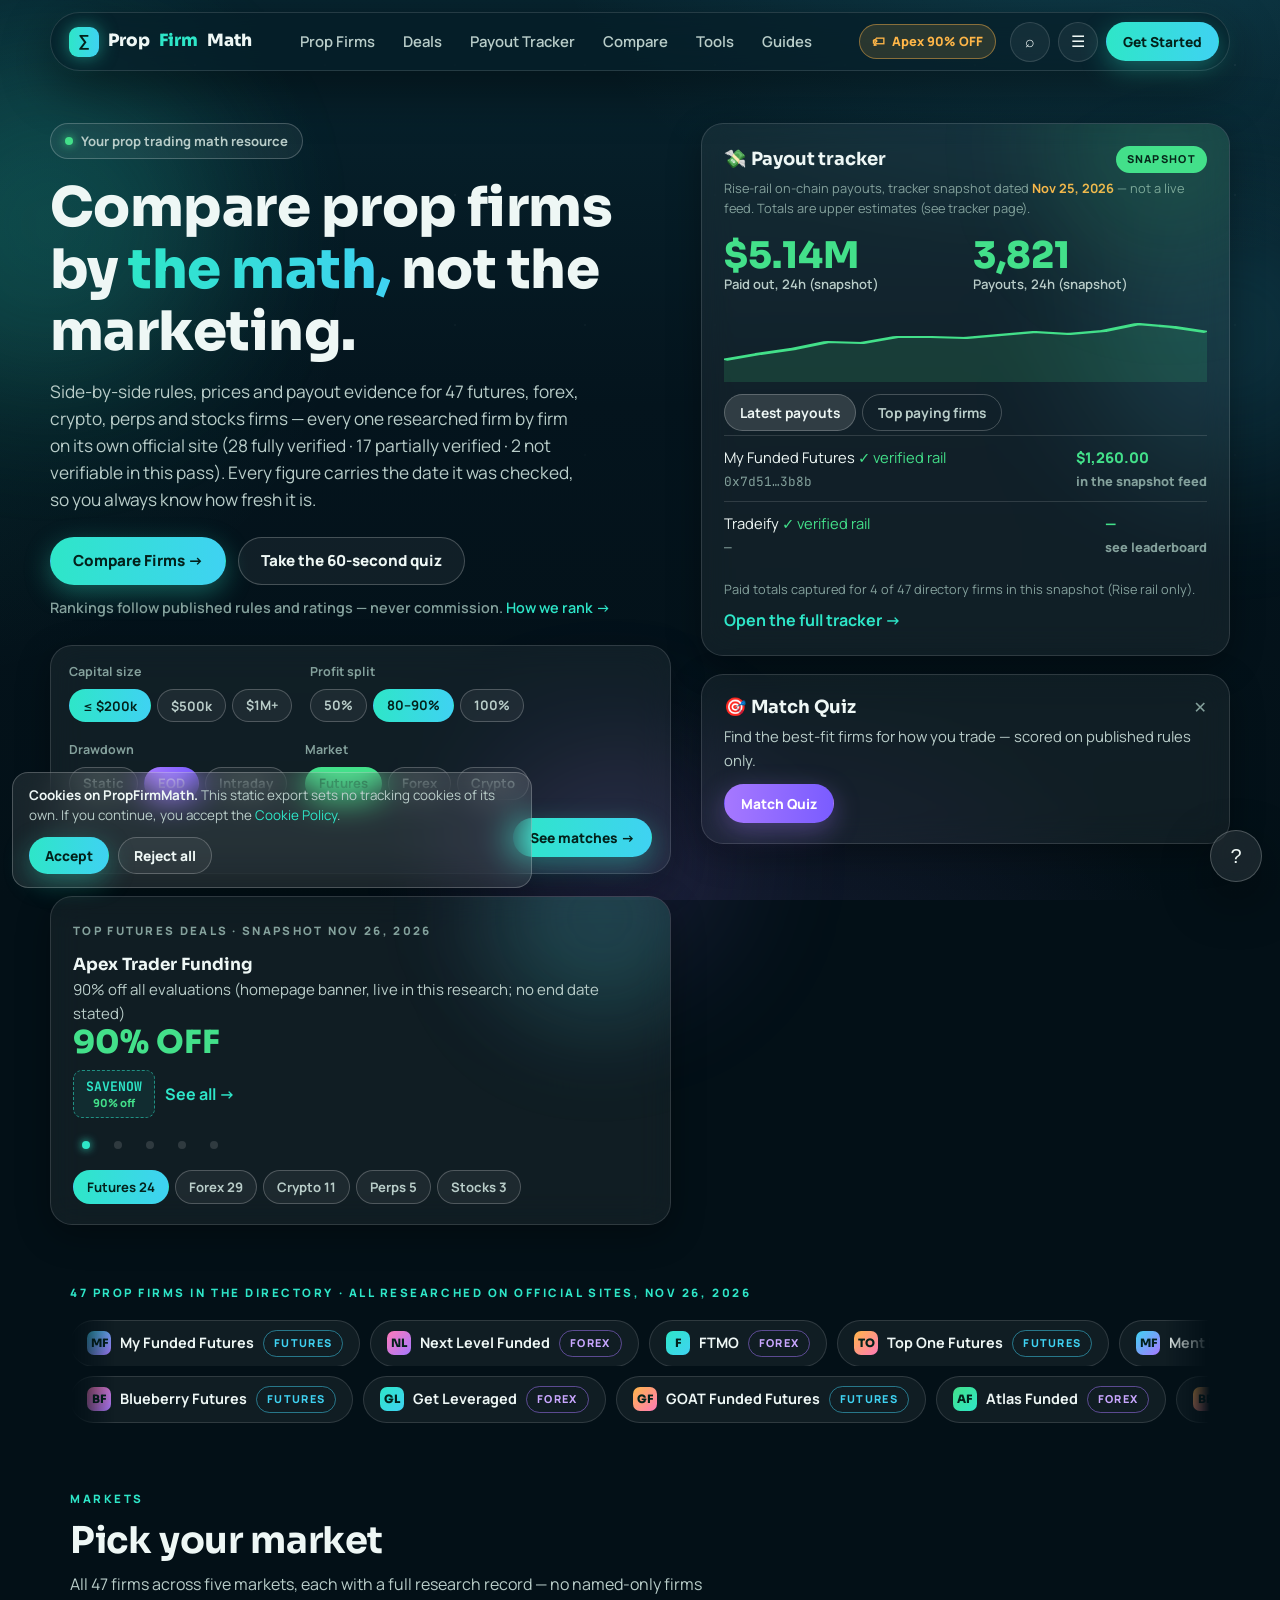
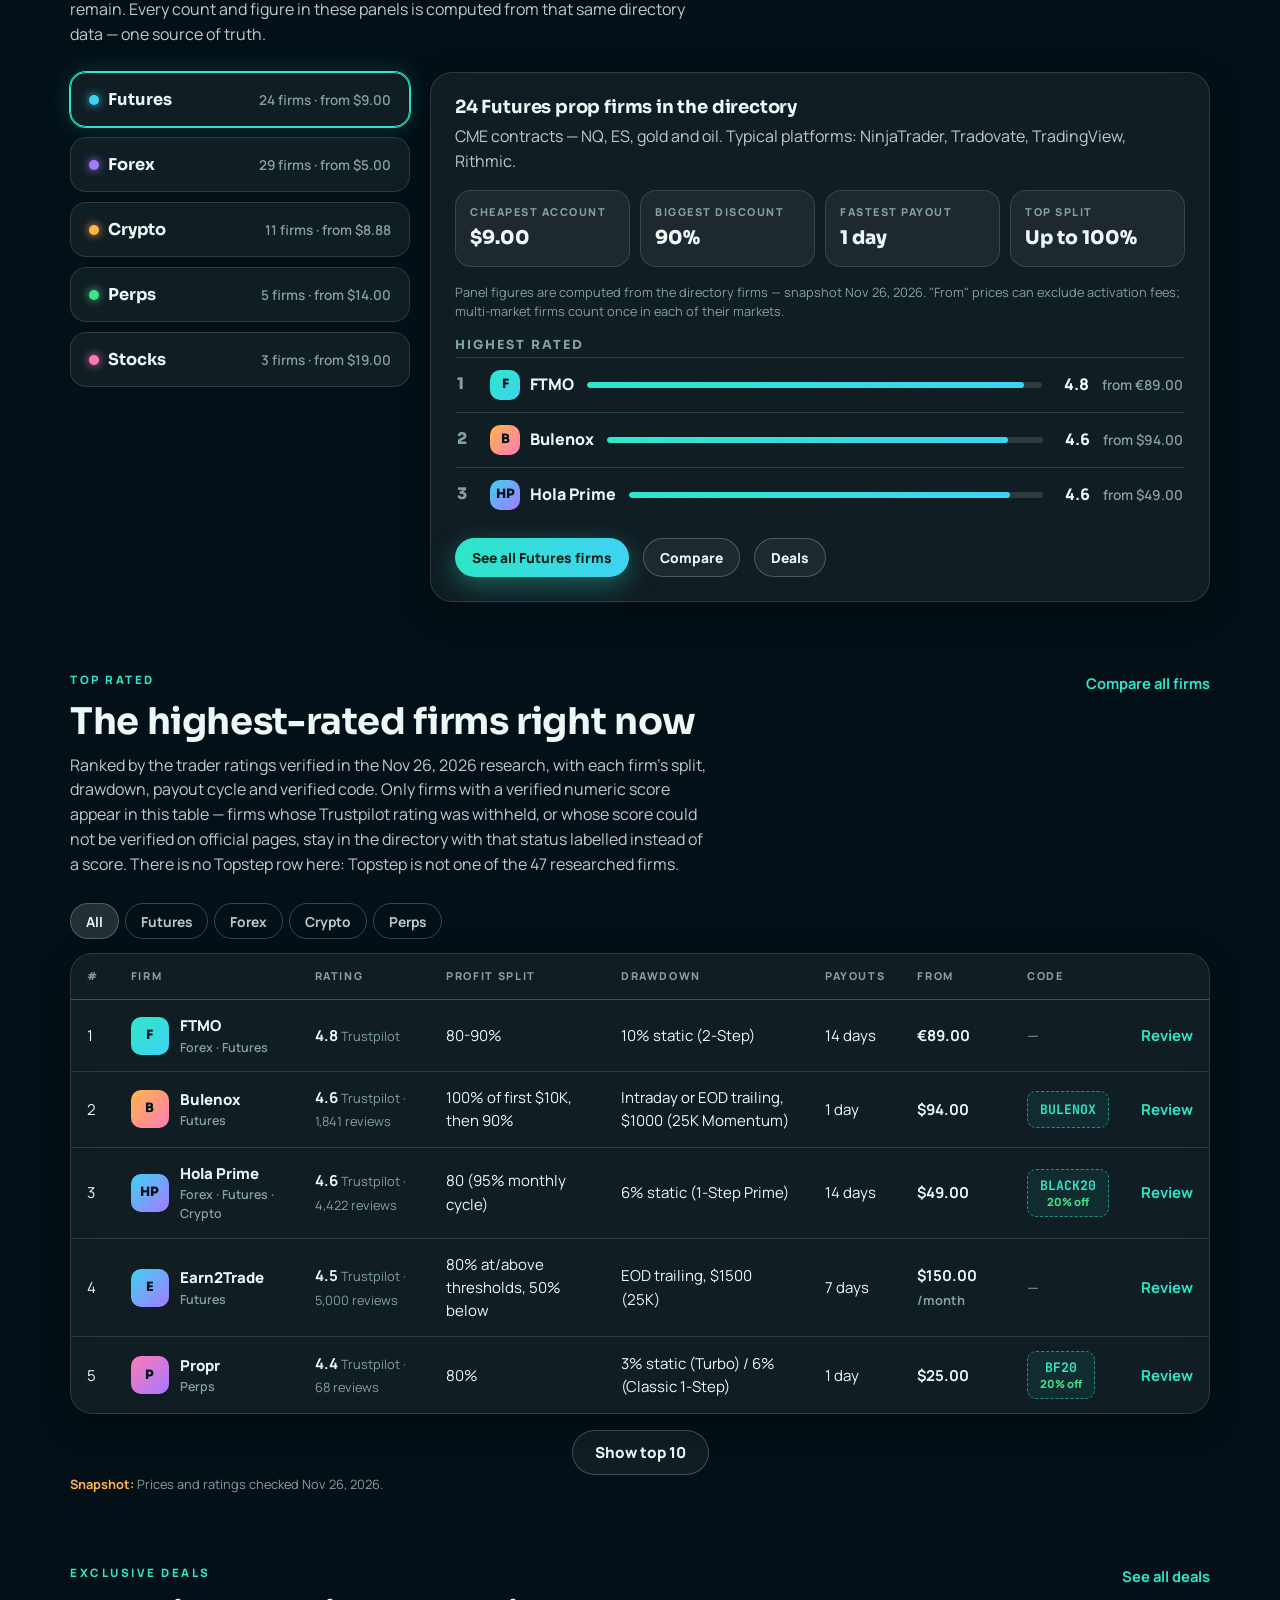
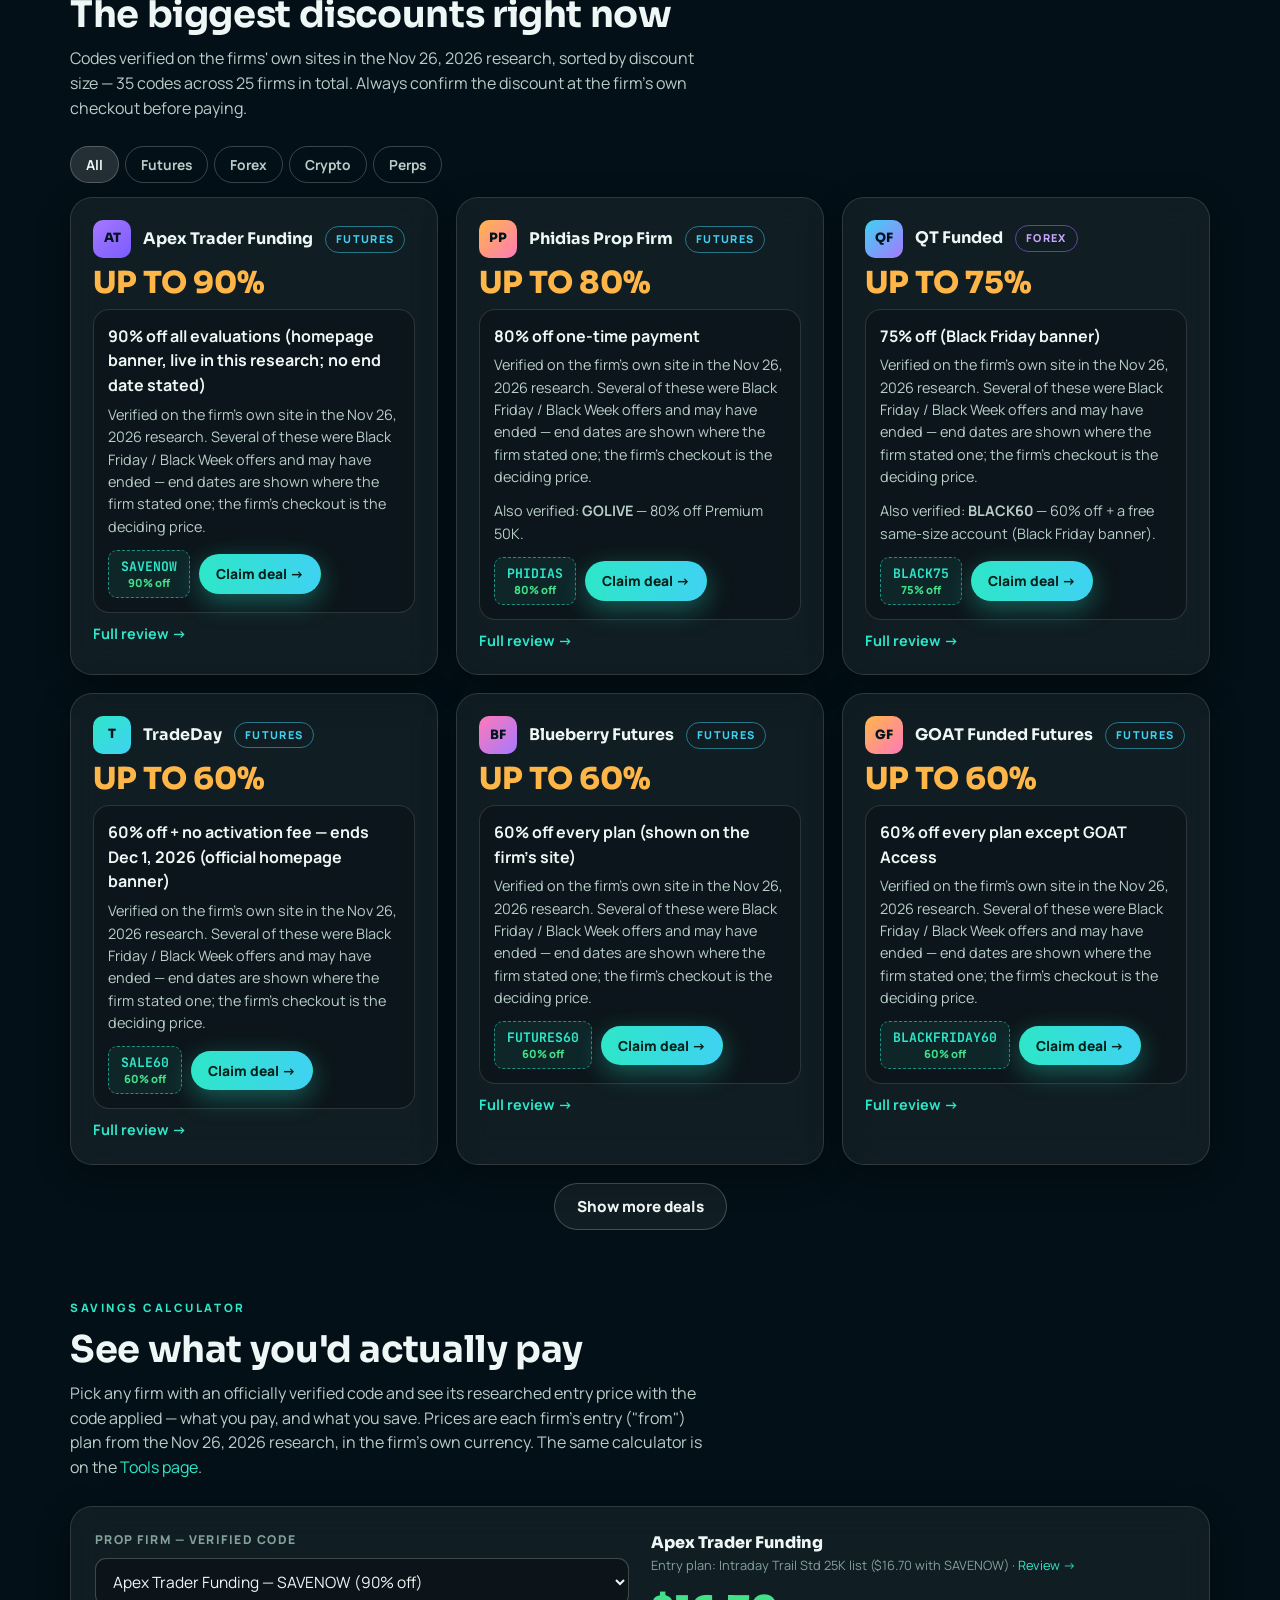
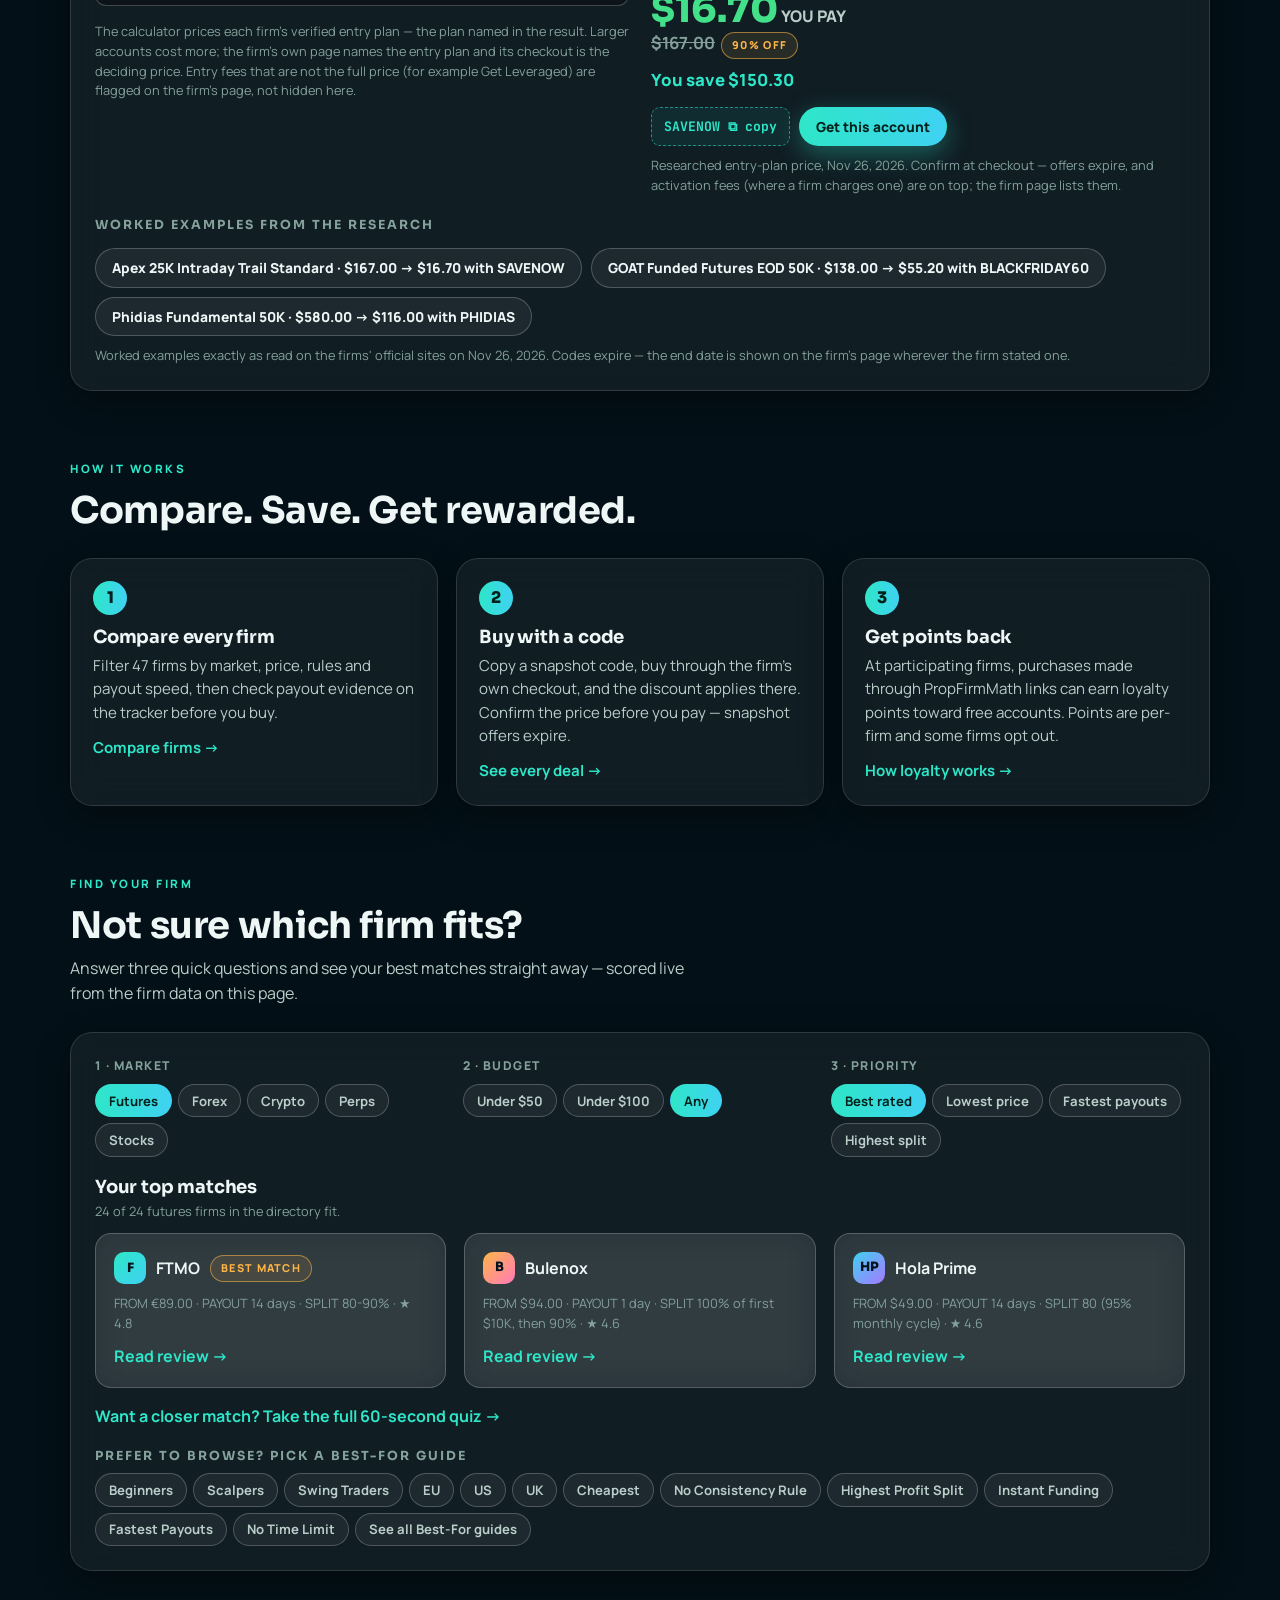
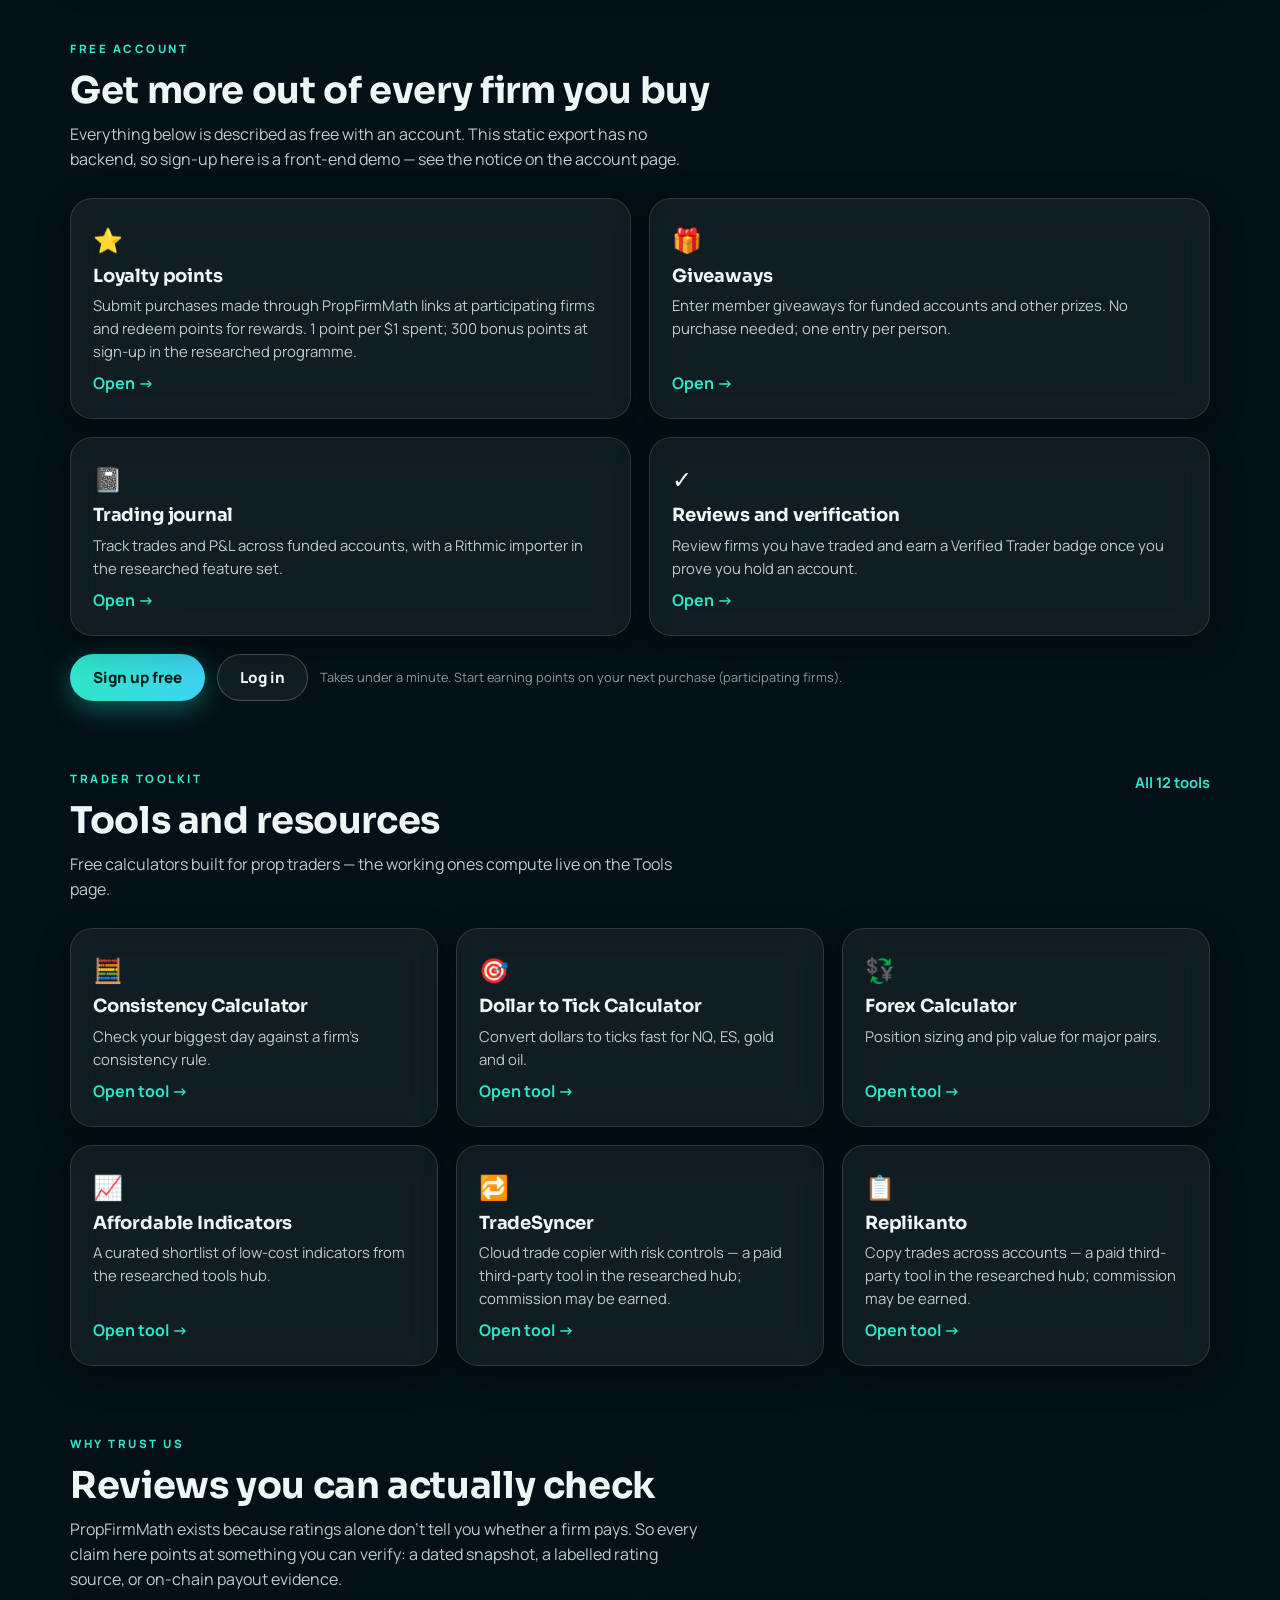
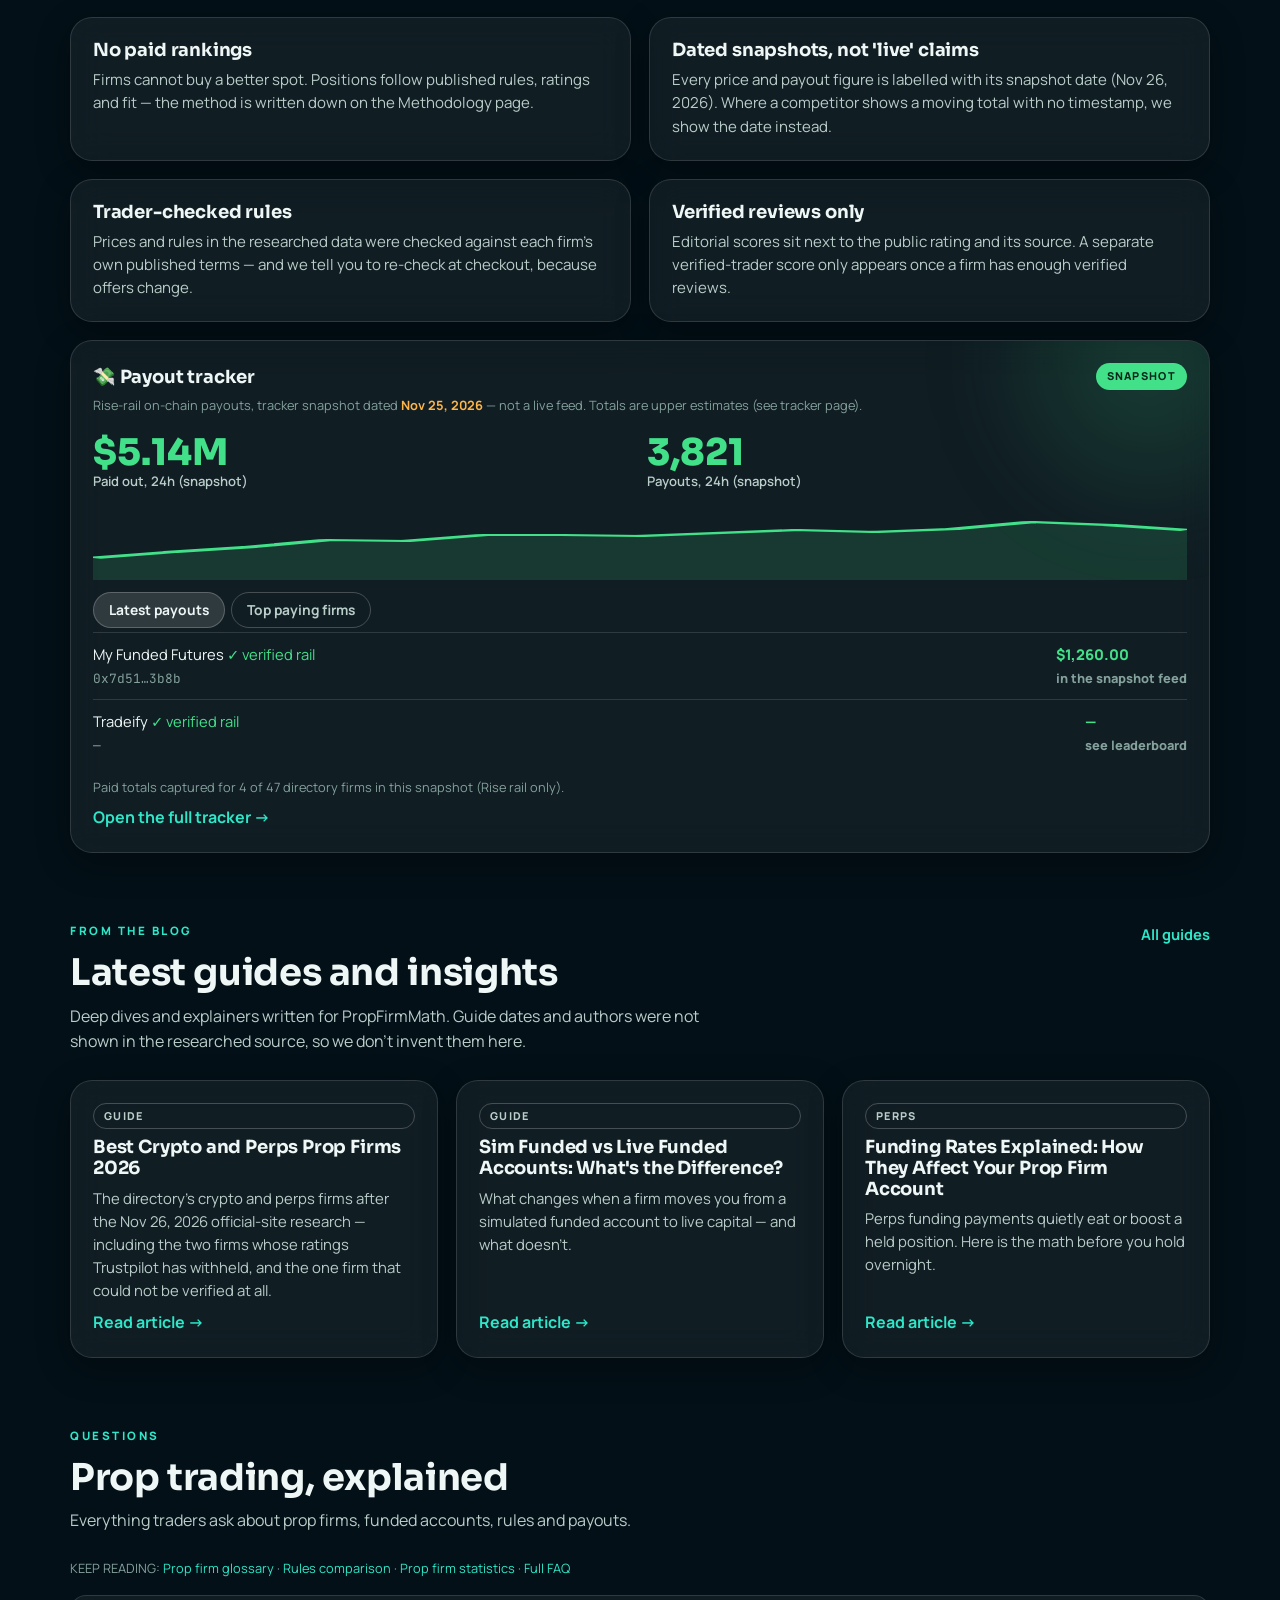
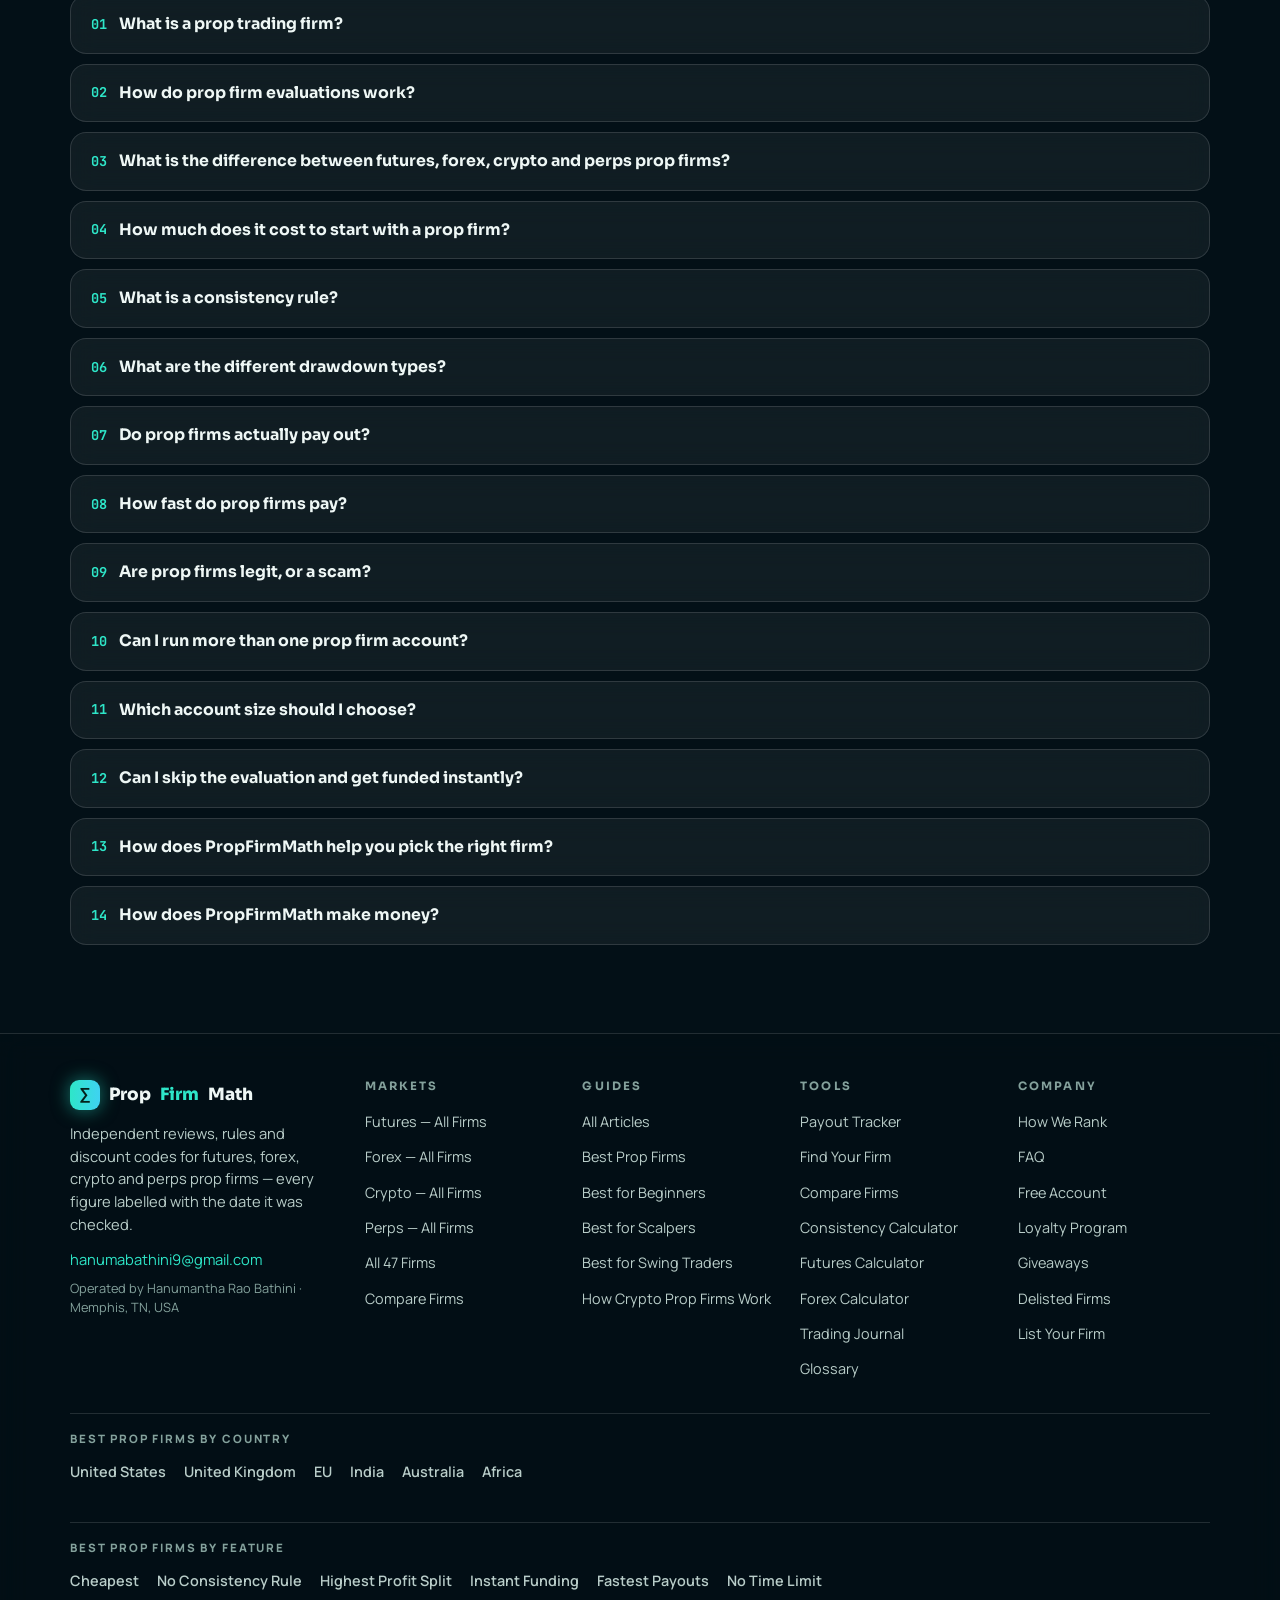
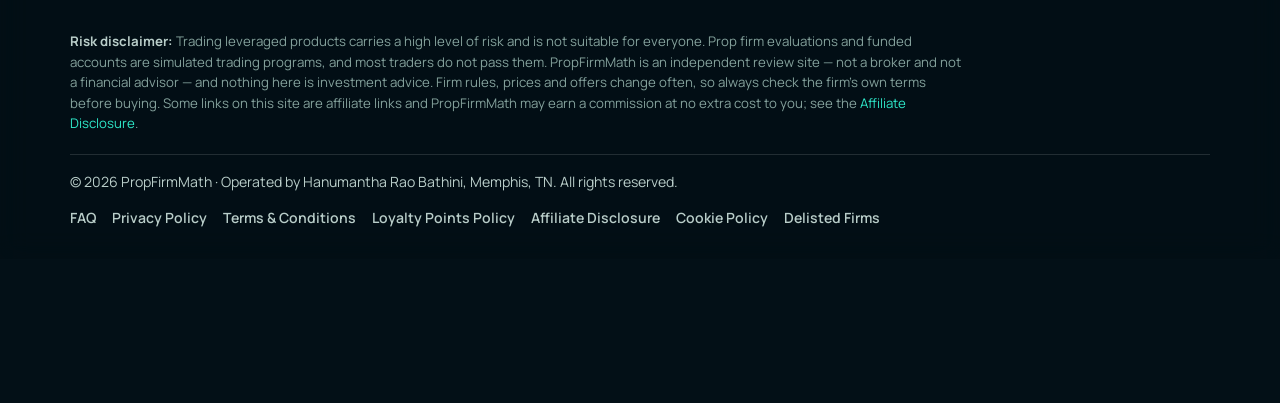
==== commit 7e9015c5: "Add files via upload" ====
--- a/site/propfirmmath-multi-page-export.html
+++ b/site/propfirmmath-multi-page-export.html
@@ -158,11 +158,23 @@
 .tabs button{border:1px solid var(--line2);background:transparent;color:var(--ink2);border-radius:999px;padding:7px 15px;font-weight:700;font-size:.86rem;cursor:pointer;font-family:inherit;min-height:2.3rem}
 .tabs button.sel{background:var(--glass3);color:var(--ink);border-color:var(--line2)}
 svg.spark{width:100%;height:74px;display:block}
-/* marquee */
+/* marquee — two rows scrolling in opposite directions */
 .marquee-sec{padding-top:44px}
-.marquee{overflow:visible}
-.marquee-track{display:flex;gap:10px;flex-wrap:wrap;padding:6px 0}
-.chip{display:inline-flex;align-items:center;gap:9px;background:var(--glass);border:1px solid var(--line);border-radius:999px;padding:9px 16px;color:var(--ink);font-weight:700;font-size:.9rem;white-space:nowrap;min-height:2.6rem}
+.marquee{display:flex;flex-direction:column;gap:10px;overflow:hidden;padding:6px 0;-webkit-mask-image:linear-gradient(90deg,transparent,#000 4%,#000 96%,transparent);mask-image:linear-gradient(90deg,transparent,#000 4%,#000 96%,transparent)}
+.marquee-row{overflow:hidden}
+.marquee-track{display:flex;width:max-content;flex-wrap:nowrap;will-change:transform}
+.marquee-set{display:flex;gap:10px;padding-right:10px;align-items:center;flex:none}
+.marquee-track.left{animation:marquee-left 72s linear infinite}
+.marquee-track.right{animation:marquee-right 80s linear infinite}
+@keyframes marquee-left{from{transform:translateX(0)}to{transform:translateX(-50%)}}
+@keyframes marquee-right{from{transform:translateX(-50%)}to{transform:translateX(0)}}
+.marquee:hover .marquee-track,.marquee:focus-within .marquee-track{animation-play-state:paused}
+@media (prefers-reduced-motion: reduce){
+  .marquee{-webkit-mask-image:none;mask-image:none}
+  .marquee-row{overflow-x:auto;padding-bottom:6px}
+  .marquee-track{animation:none}
+}
+.chip{display:inline-flex;align-items:center;gap:9px;background:var(--glass);border:1px solid var(--line);border-radius:999px;padding:9px 16px;color:var(--ink);font-weight:700;font-size:.9rem;white-space:nowrap;min-height:2.6rem;flex:none}
 .chip:hover{background:var(--glass2);text-decoration:none}
 .chip .flogo{width:24px;height:24px;border-radius:7px;display:grid;place-items:center;font-size:.72rem;font-weight:800;color:#03211b}
 /* firm logo block */
@@ -738,10 +750,21 @@
    + '<div>'+payoutCardHTML()
    + '<div class="glass" style="margin-top:18px;padding:20px 22px"><div style="display:flex;justify-content:space-between;align-items:center;gap:10px"><h3>🎯 Match Quiz</h3><a href="#/quiz" aria-label="Close match quiz card" style="color:var(--ink3);font-weight:800">✕</a></div><p style="color:var(--ink2);font-size:.93rem;margin-top:6px">Find the best-fit firms for how you trade — scored on published rules only.</p><a class="btn btn-violet btn-sm" href="#/quiz" style="margin-top:12px">Match Quiz</a></div>'
    + "</div></div></div>";
-  /* marquee */
-  html += '<div class="wrap marquee-sec"><span class="eyebrow">'+COUNTS.total+' prop firms in the directory · all researched on official sites, '+SNAPSHOT+'</span><div class="marquee" aria-label="Firm directory strip"><div class="marquee-track">'
-   + marqueeFirms.map(function(f){ var idx=0; for(var i=0;i<f.slug.length;i++) idx+=f.slug.charCodeAt(i); return '<a class="chip" href="#/firm/'+f.slug+'"><span class="flogo" style="background:'+LOGO_COLORS[idx%LOGO_COLORS.length]+'">'+initials(f.name)+'</span>'+esc(f.name)+' <span class="tag '+f.markets[0]+'">'+MARKETS[f.markets[0]].label+"</span></a>"; }).join("")
-   + "</div></div></div>";
+  /* marquee — two rows, opposite directions, like the original site */
+  var chipHTML = function(f, dup){
+    var idx=0; for(var i=0;i<f.slug.length;i++) idx+=f.slug.charCodeAt(i);
+    return '<a class="chip" href="#/firm/'+f.slug+'"'+(dup?' tabindex="-1" aria-hidden="true"':"")+'><span class="flogo" style="background:'+LOGO_COLORS[idx%LOGO_COLORS.length]+'">'+initials(f.name)+'</span>'+esc(f.name)+' <span class="tag '+f.markets[0]+'">'+MARKETS[f.markets[0]].label+"</span></a>";
+  };
+  var marqueeRowHTML = function(list, dir){
+    var first = list.map(function(f){return chipHTML(f,false)}).join("");
+    var second = list.map(function(f){return chipHTML(f,true)}).join("");
+    return '<div class="marquee-row"><div class="marquee-track '+dir+'"><div class="marquee-set">'+first+'</div><div class="marquee-set" aria-hidden="true">'+second+"</div></div></div>";
+  };
+  var marqueeHalf = Math.ceil(marqueeFirms.length/2);
+  html += '<div class="wrap marquee-sec"><span class="eyebrow">'+COUNTS.total+' prop firms in the directory · all researched on official sites, '+SNAPSHOT+'</span><div class="marquee" aria-label="Firm directory strip">'
+   + marqueeRowHTML(marqueeFirms.slice(0,marqueeHalf), "left")
+   + marqueeRowHTML(marqueeFirms.slice(marqueeHalf), "right")
+   + "</div></div>";
   /* market picker */
   var ms = marketStats(homeState.market);
   html += '<section><div class="wrap"><div class="sec-head"><span class="eyebrow">Markets</span><h2>Pick your market</h2><p class="sub">All '+COUNTS.total+' firms across five markets, each with a full research record — no named-only firms remain. Every count and figure in these panels is computed from that same directory data — one source of truth.</p></div>'
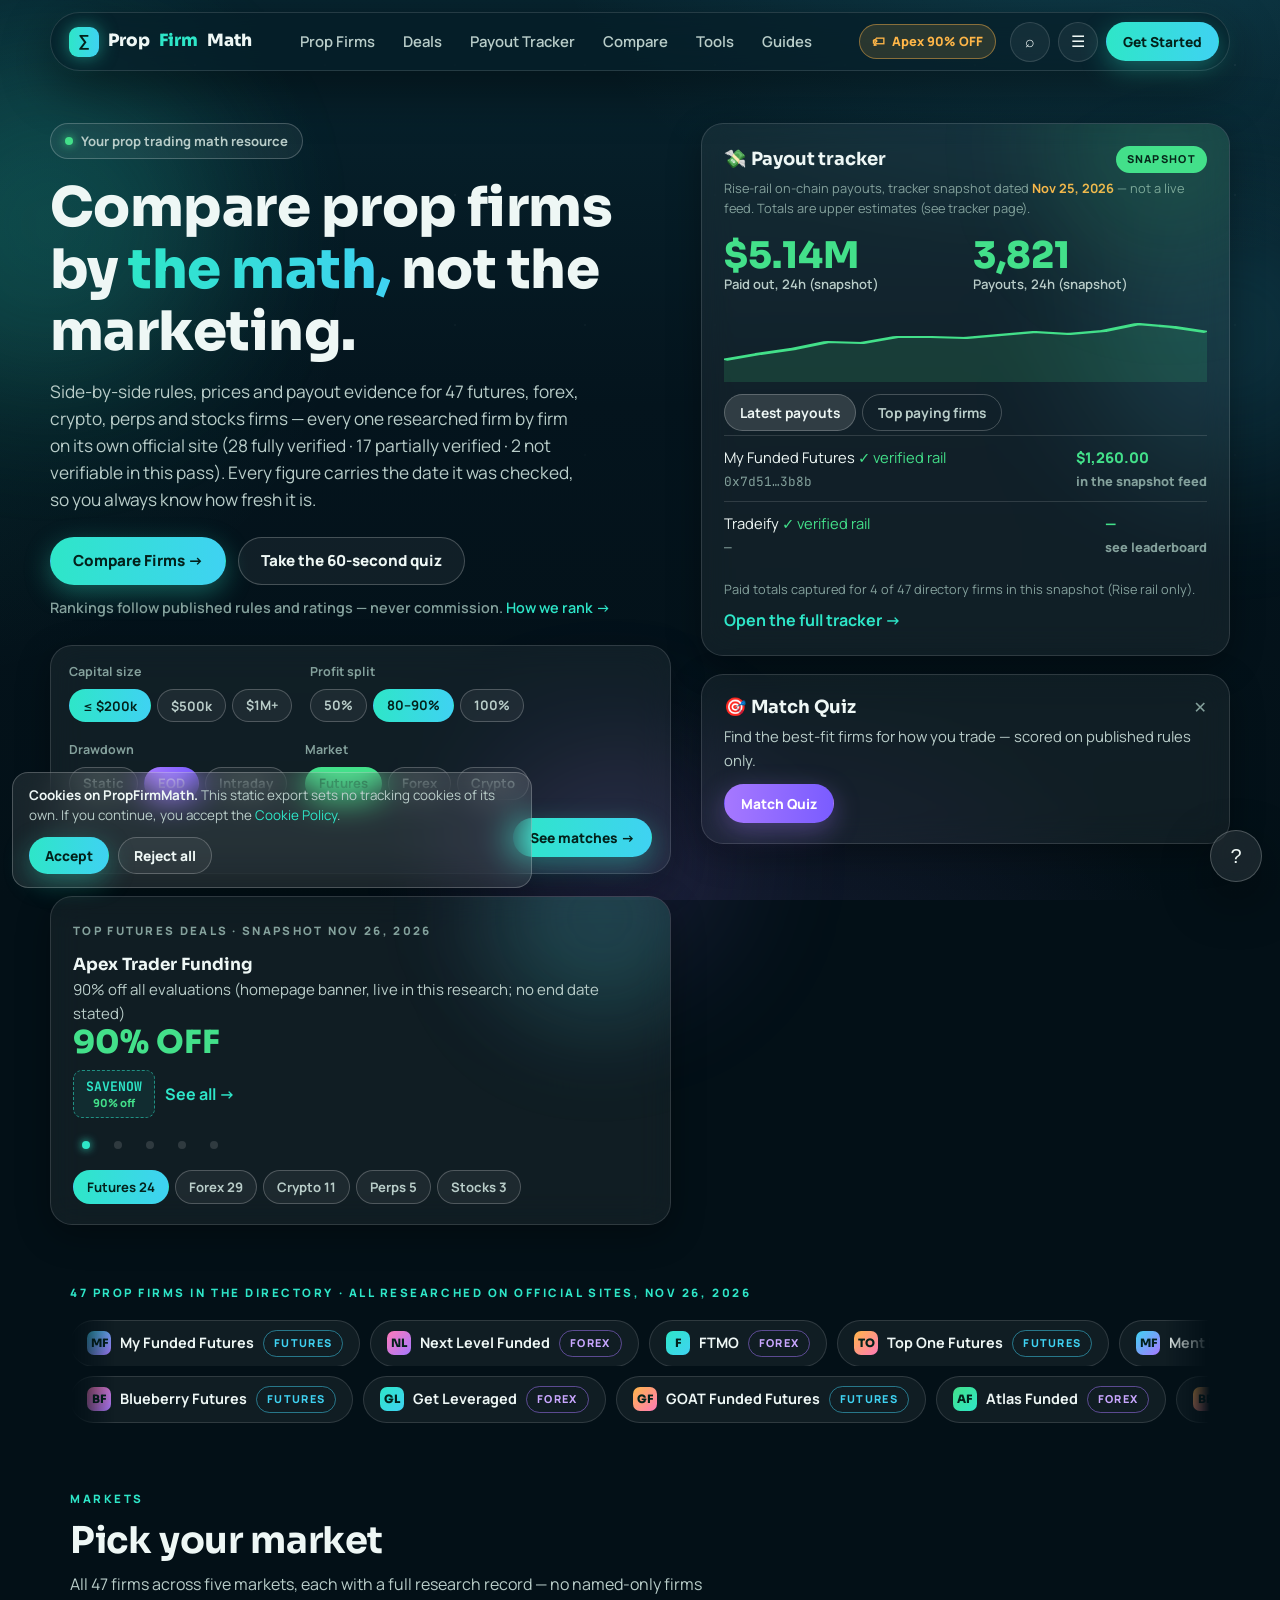
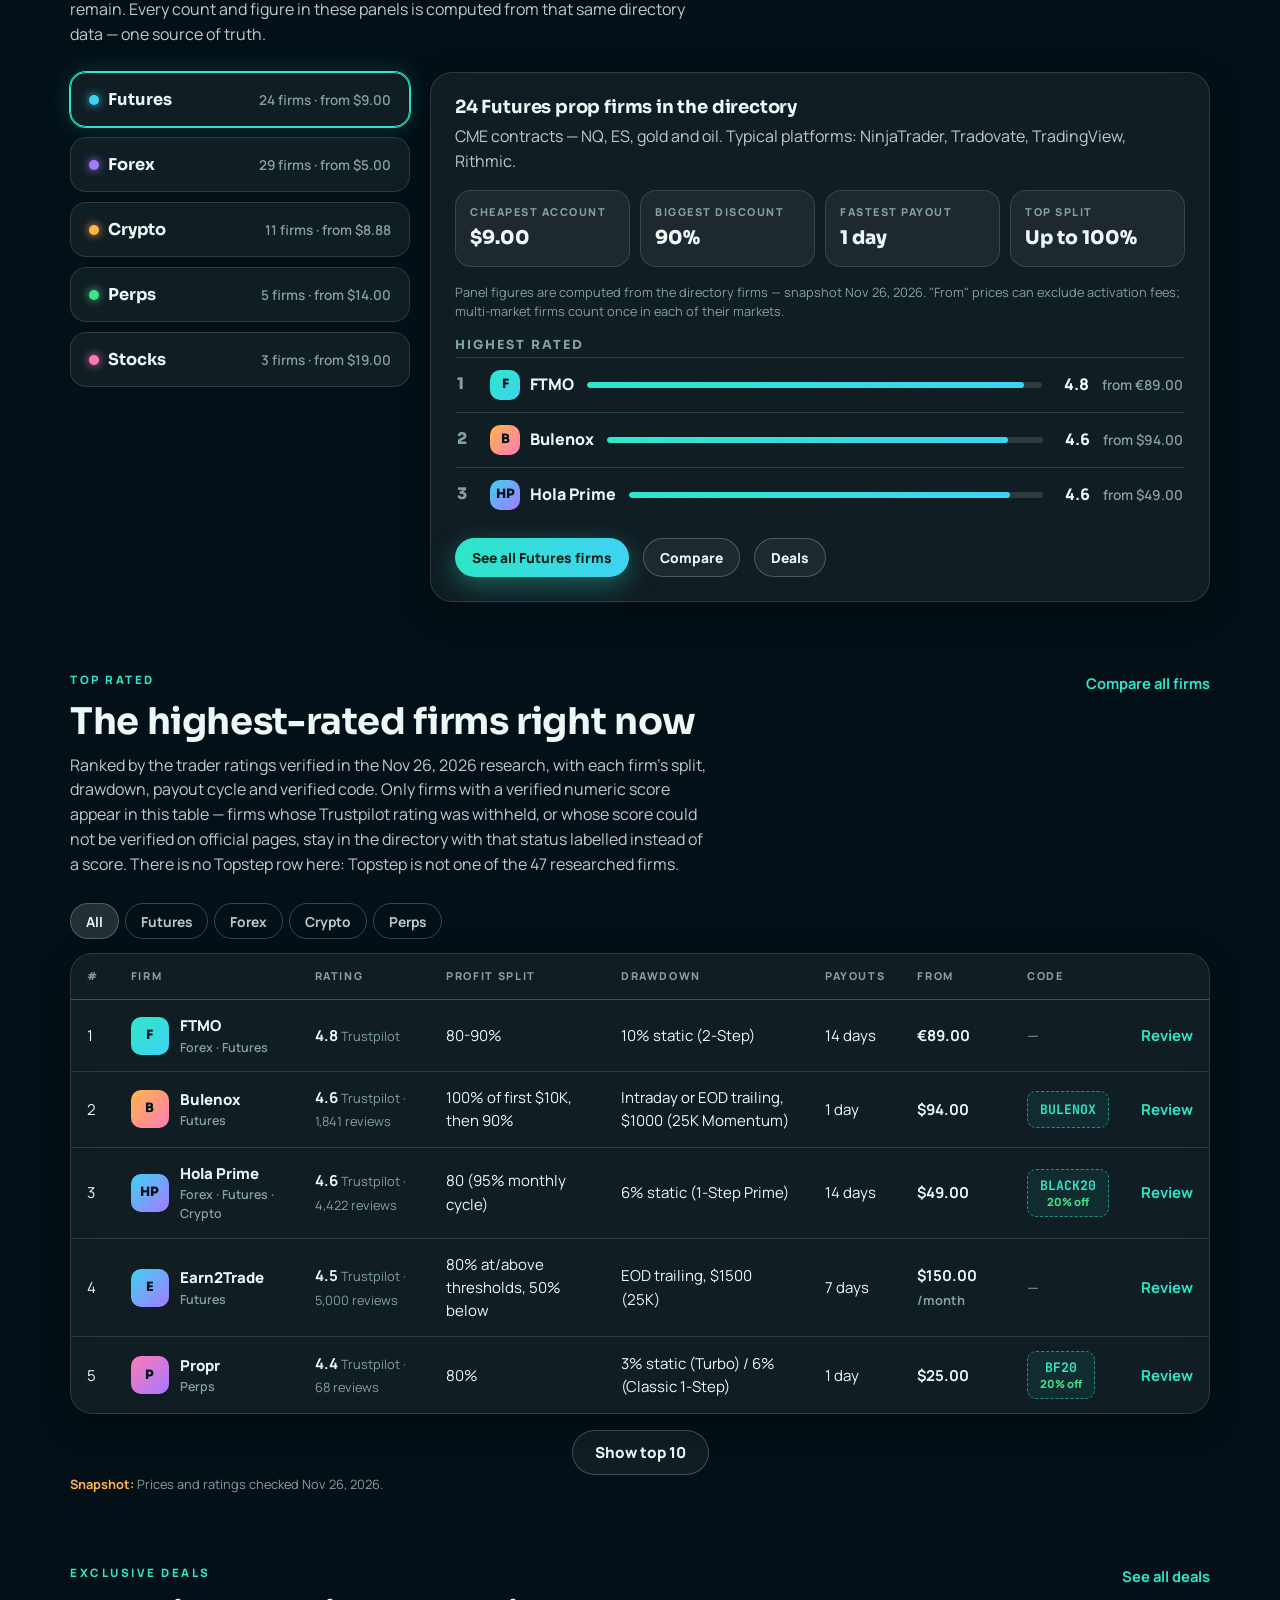
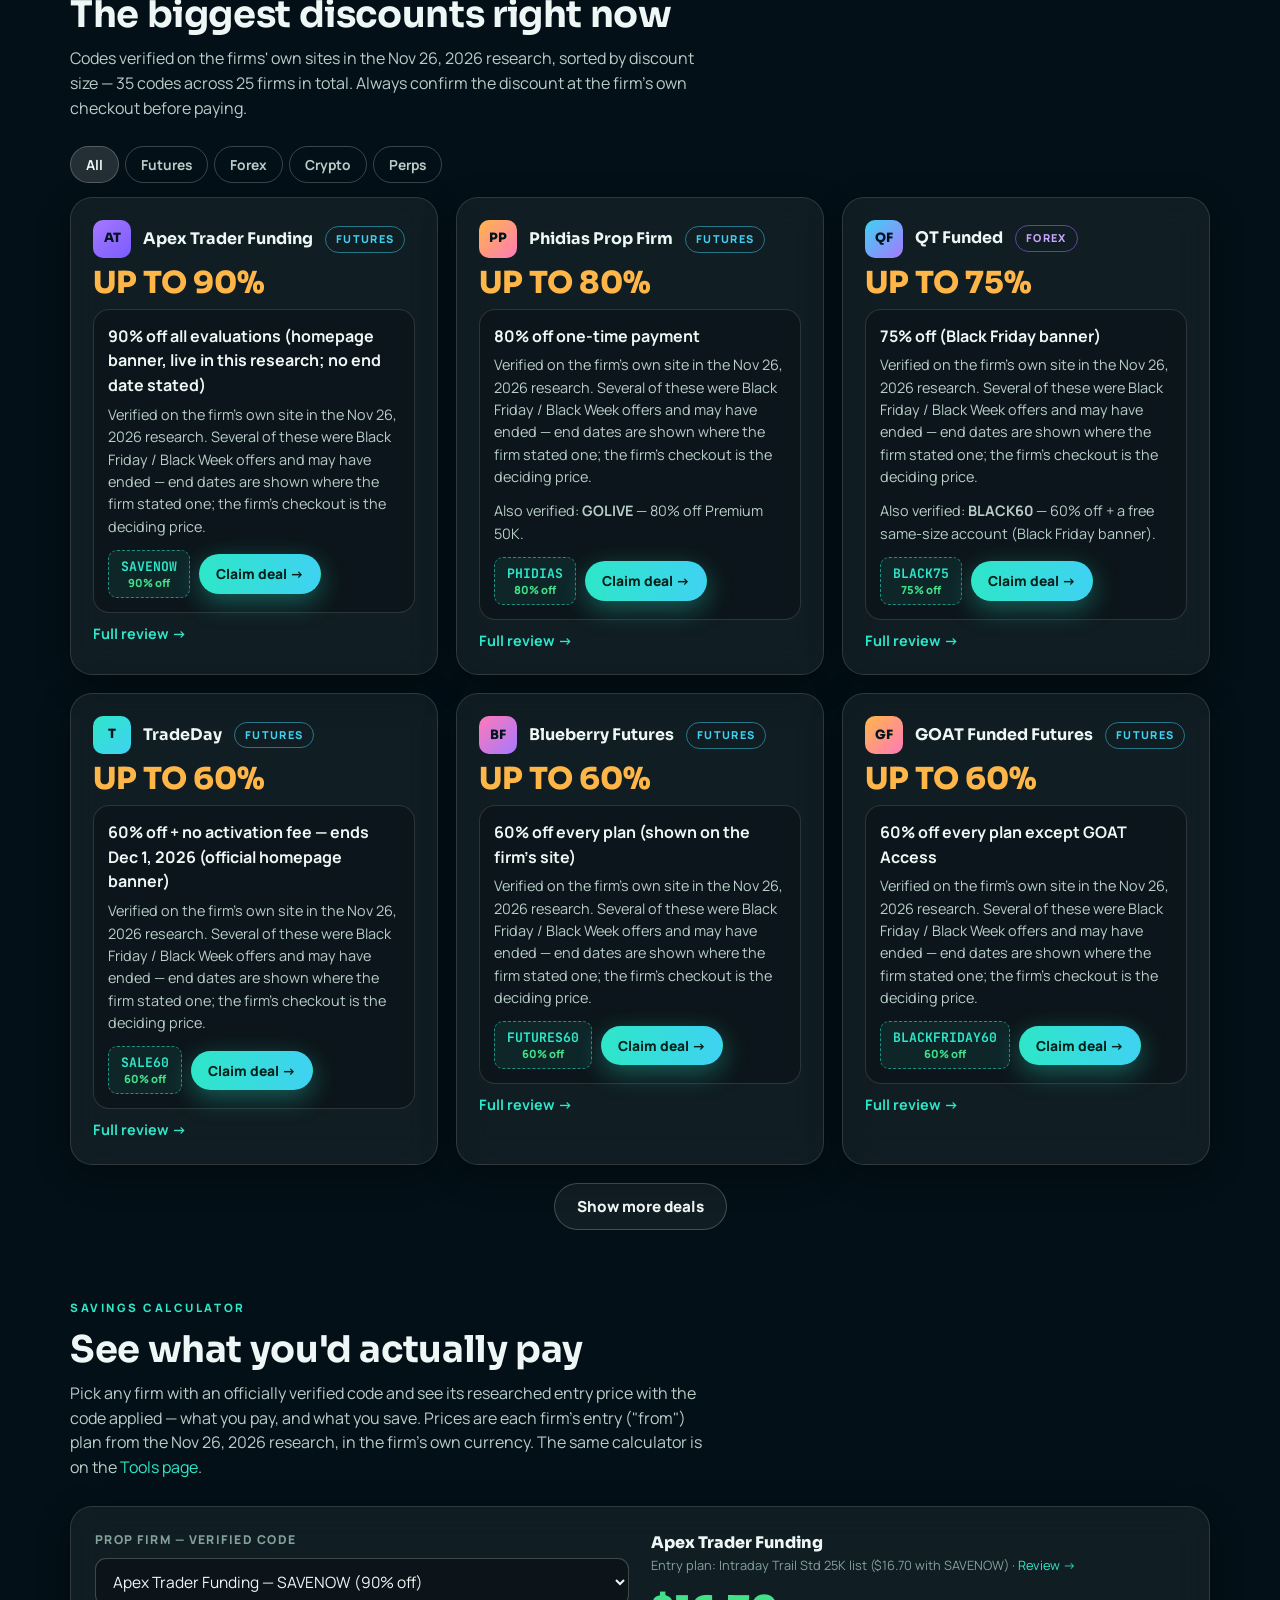
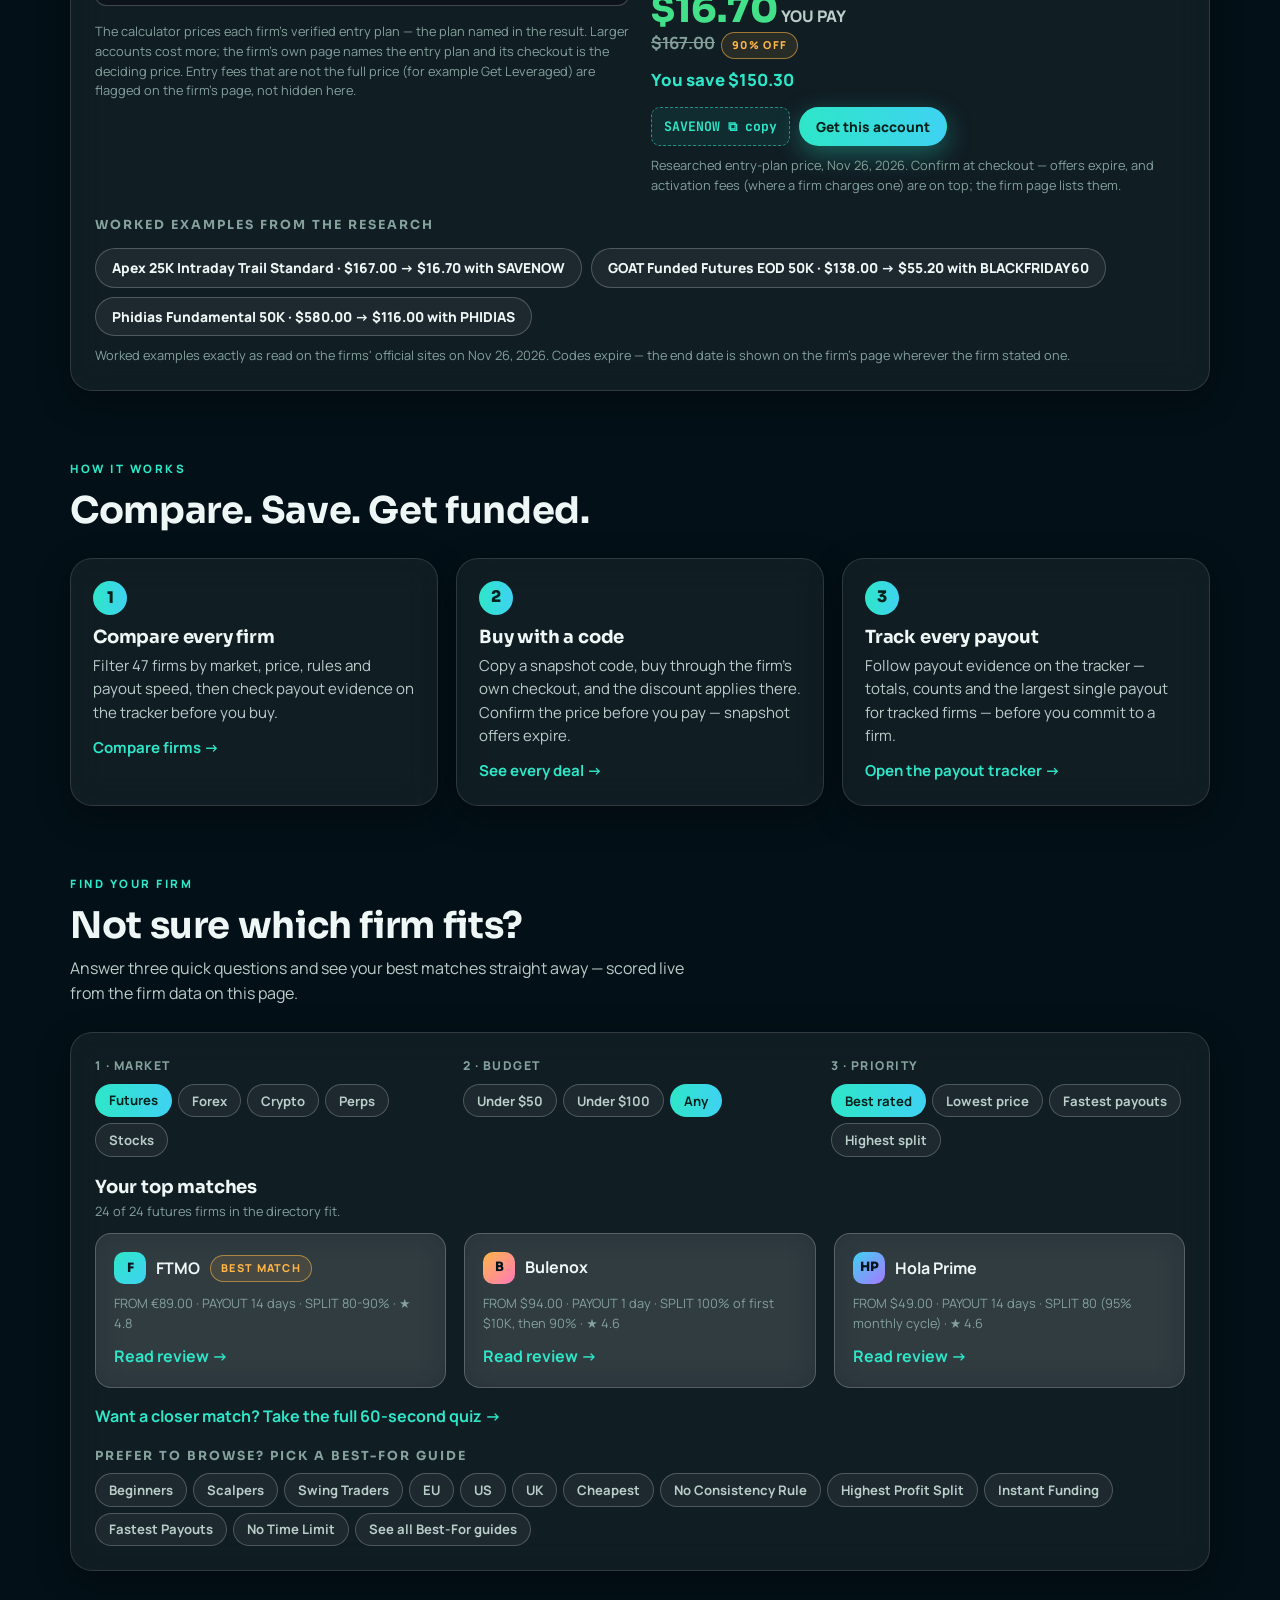
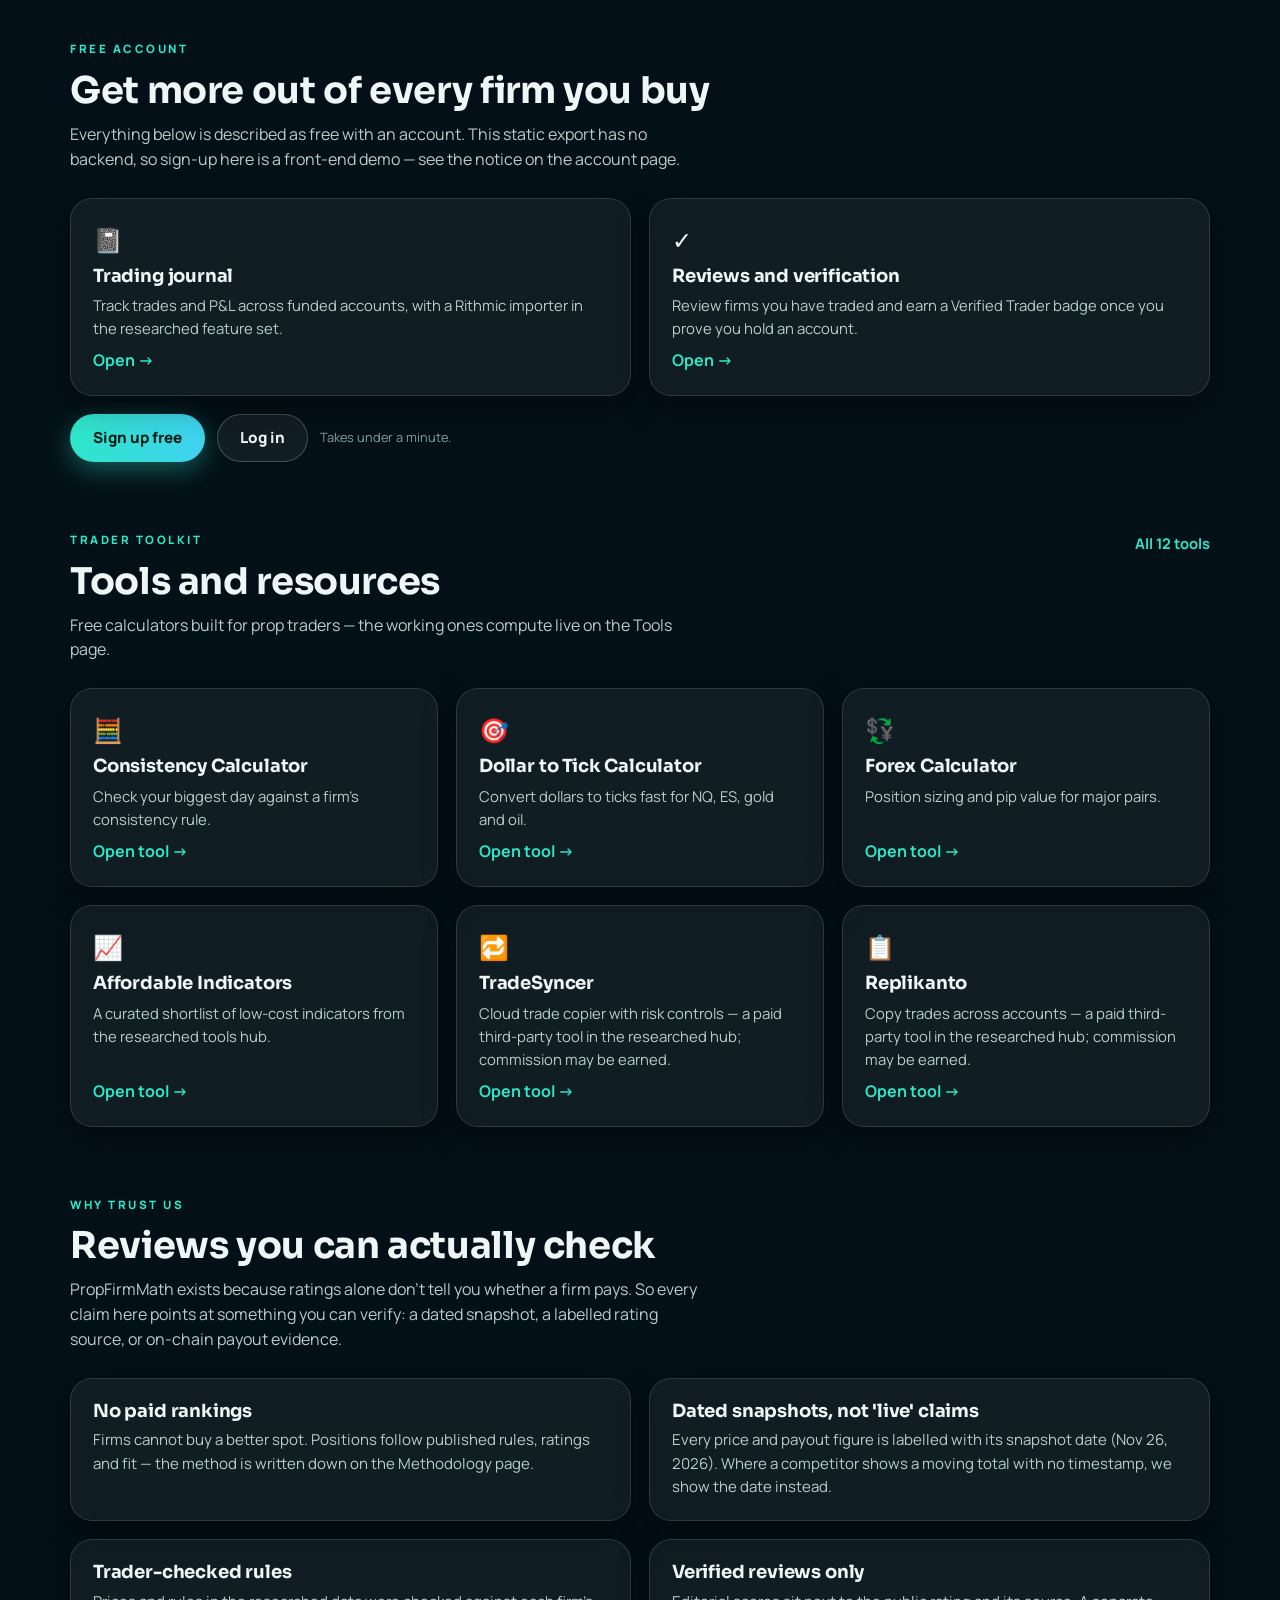
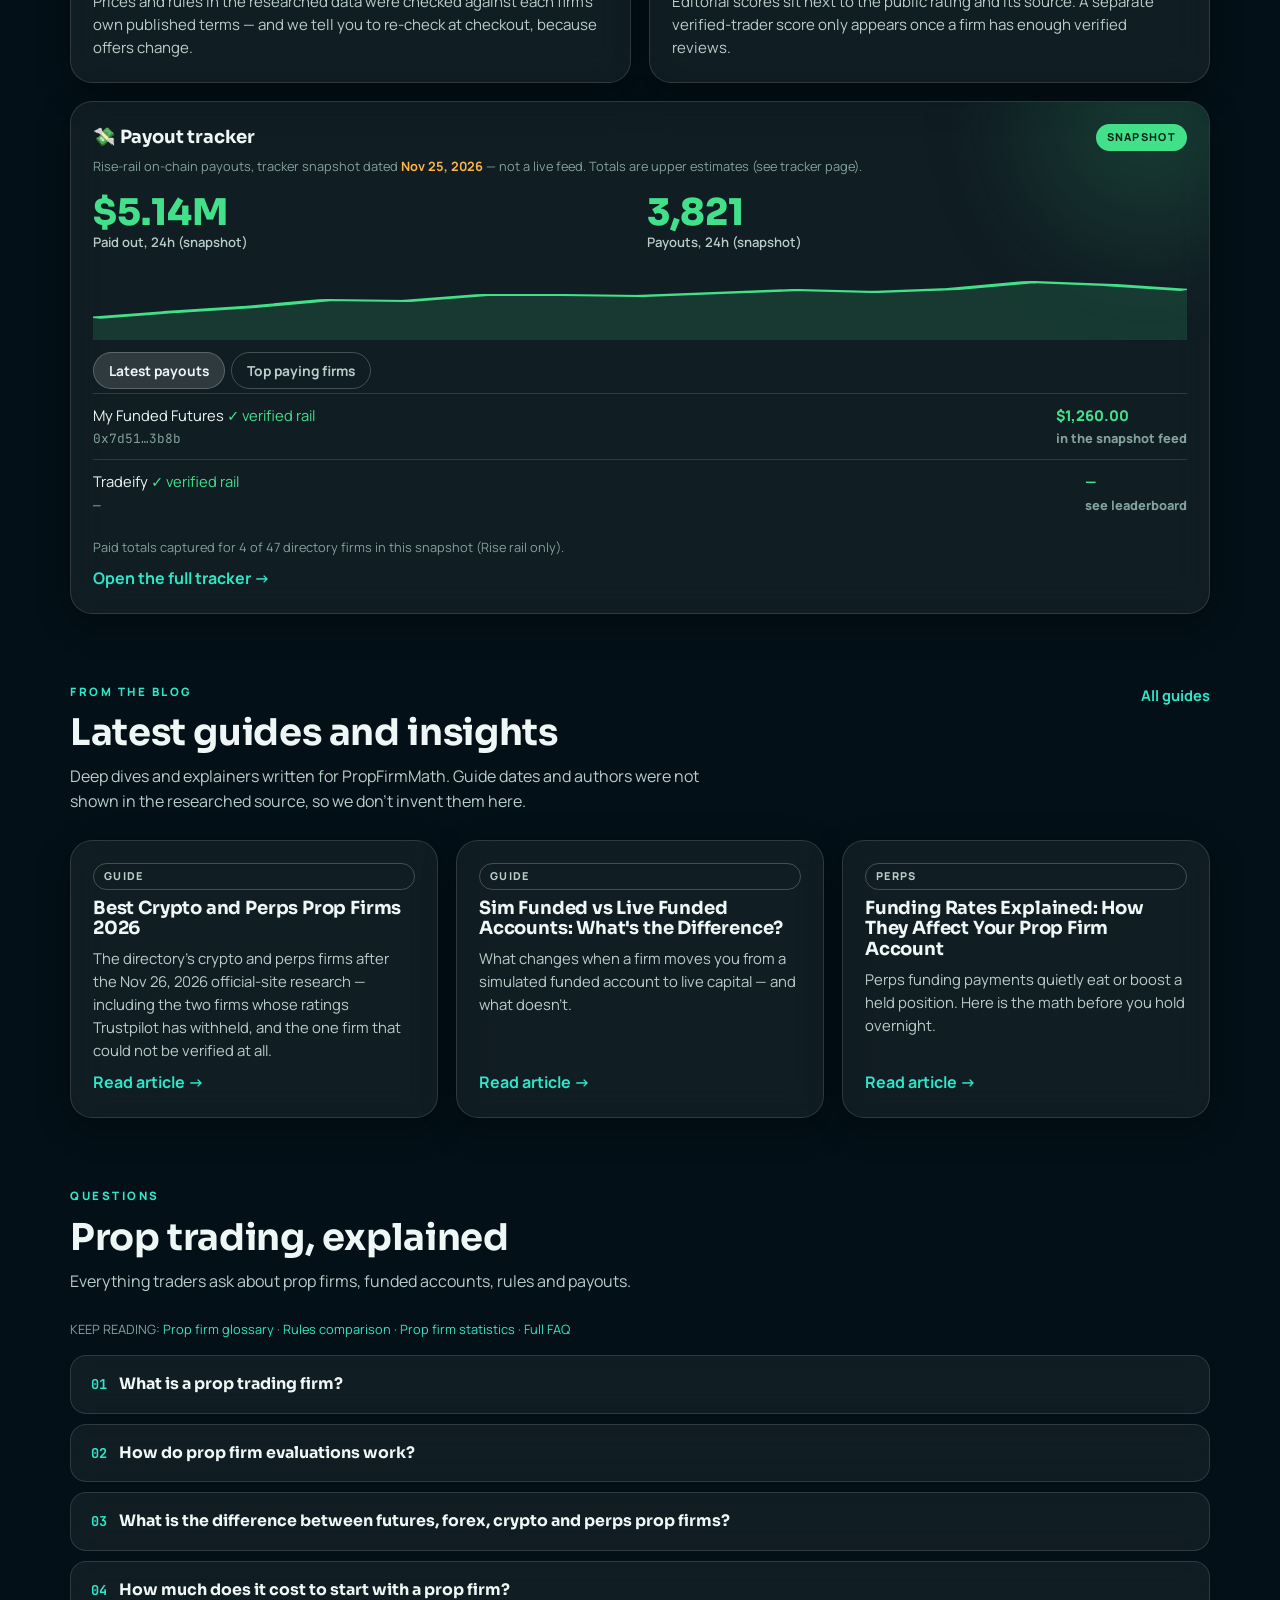
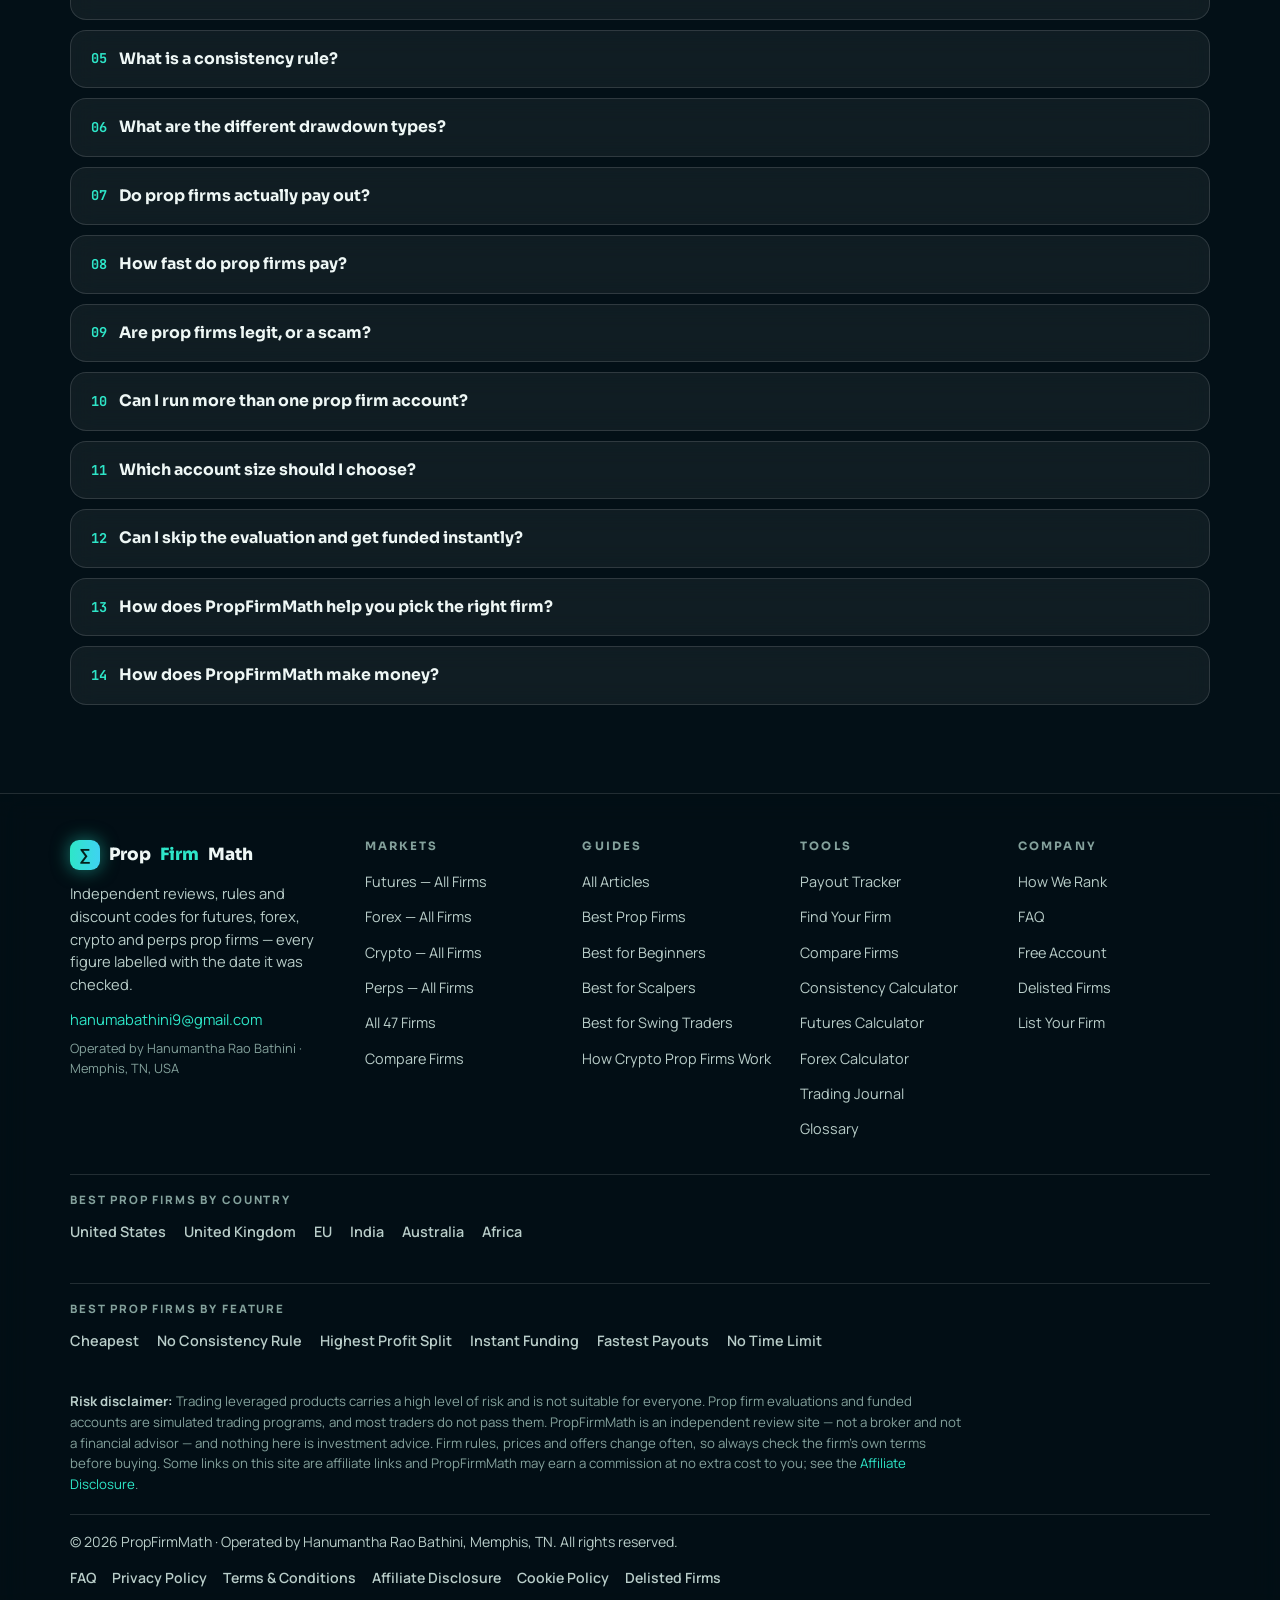
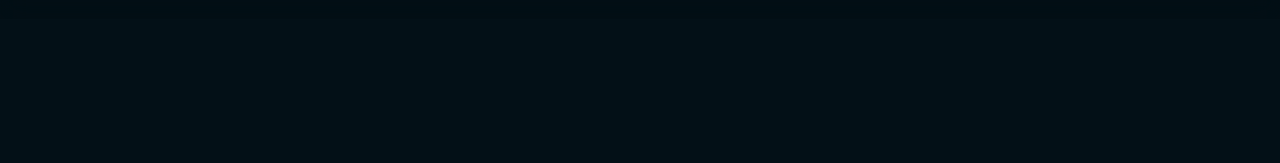
==== commit ad300ab8: "Upload updated site export (interim step before replacing site/index.html)" ====
--- a/site/propfirmmath-multi-page-export.html
+++ b/site/propfirmmath-multi-page-export.html
@@ -367,8 +367,6 @@
         <a href="#/tracker"><span class="ic">💸</span>Payout Tracker</a>
         <a href="#/journal"><span class="ic">📓</span>Trading Journal</a>
         <a href="#/tools"><span class="ic">🧮</span>Calculators</a>
-        <a href="#/giveaways"><span class="ic">🎁</span>Giveaways</a>
-        <a href="#/loyalty"><span class="ic">⭐</span>Loyalty Program</a>
       </div>
       <h4>Pages</h4>
       <div class="menu-list">
@@ -446,8 +444,6 @@
           <a href="#/methodology">How We Rank</a>
           <a href="#/faq">FAQ</a>
           <a href="#/account">Free Account</a>
-          <a href="#/loyalty">Loyalty Program</a>
-          <a href="#/giveaways">Giveaways</a>
           <a href="#/delisted">Delisted Firms</a>
           <a href="#/list-your-firm">List Your Firm</a>
         </div>
@@ -469,7 +465,7 @@
     <div class="foot-bottom">
       <span>© 2026 PropFirmMath · Operated by Hanumantha Rao Bathini, Memphis, TN. All rights reserved.</span>
       <span class="links">
-        <a href="#/faq">FAQ</a><a href="#/privacy">Privacy Policy</a><a href="#/terms">Terms &amp; Conditions</a><a href="#/loyalty-policy">Loyalty Points Policy</a><a href="#/disclosure">Affiliate Disclosure</a><a href="#/cookies">Cookie Policy</a><a href="#/delisted">Delisted Firms</a>
+        <a href="#/faq">FAQ</a><a href="#/privacy">Privacy Policy</a><a href="#/terms">Terms &amp; Conditions</a><a href="#/disclosure">Affiliate Disclosure</a><a href="#/cookies">Cookie Policy</a><a href="#/delisted">Delisted Firms</a>
       </span>
     </div>
   </div>
@@ -511,13 +507,13 @@
 var FIRMS = [
  {slug:"my-funded-futures",name:"My Funded Futures",markets:["futures"],rating:null,rsrc:null,reviews:null,ratingNote:"Not verified in this research",split:"80-90%",splitMax:90,dd:"EOD trailing, $1000 (25K)",ddTypes:["EOD"],payoutDays:1,payoutText:"Rapid daily / Builder 48h / Pro 14d",from:105,fromCur:"USD",fromPlan:"Builder 25K, one-time",monthly:false,code:"CLUB",off:40,codes:[{code:"CLUB",off:40,detail:"40% off any plan (firm's own coupons page)"}],consistencyText:"Rapid 50 eval / Rapid EOD 30 / Builder 50 at payout",consNone:false,target:"6",dailyDD:"Builder soft pause only",minDays:"Builder 1 / Rapid 2 / Rapid EOD 4 / Pro 2",activation:"0",instant:false,instantText:"No",scaling:"not stated",news:"not allowed on funded Rapid/Pro; permitted on Builder",overnight:"no",us:"yes",site:"https://myfundedfutures.com",sources:["https://myfundedfutures.com"],verif:"full",verifLabel:"Fully verified",affiliate:"not stated",platforms:["Not stated in this research"],payMethods:["Not stated in this research"],deal:"40% off any plan (firm's own coupons page)",tracked:true,paid30:21730000,payouts30:null,largest:null,note:null,summary:"Futures-only firm (CME group). Four evaluation lines — Builder, Rapid, Rapid EOD and Pro, $25K–$150K — plus the small static-drawdown Signature accounts. Rapid pays daily; Pro pays every 14 days. No activation fee on any plan."},
  {slug:"next-level-funded",name:"Next Level Funded",markets:["forex"],rating:null,rsrc:null,reviews:null,ratingNote:"Trustpilot not verified — the firm's site shows 4.8/5 on Google (600+ reviews), which is not a Trustpilot score",split:"80 std (100% paid add-on)",splitMax:100,dd:"7% static (1-Step)",ddTypes:["Static"],payoutDays:1,payoutText:"on-demand",from:9.9,fromCur:"USD",fromPlan:"Instant Flex 10K (list $19.80)",monthly:false,code:null,off:null,codes:[],consistencyText:"15% live (Instant)",consNone:false,target:"1-Step 8 / 2-Step 8 then 6",dailyDD:"3%",minDays:"none",activation:"none stated",instant:true,instantText:"Yes",scaling:"to $1,000,000",news:"allowed",overnight:"allowed (Instant Pro weekend is add-on)",us:"not stated",site:"https://www.nextlevelfunded.com",sources:["https://www.nextlevelfunded.com/evaluations"],verif:"full",verifLabel:"Fully verified",affiliate:"yes, up to 20%",platforms:["Not stated in this research"],payMethods:["Not stated in this research"],deal:null,tracked:false,paid30:null,payouts30:null,largest:null,note:null,summary:"Forex/CFD firm — not a futures firm. Step evaluations and three instant lines (Flex, Pro, Crown) from $5K to $500K, on Match-Trader, Platform 5 and TradeLocker. Cards advertise '100%*' splits; the default is 80%, with 100% only as a paid add-on."},
- {slug:"ftmo",name:"FTMO",markets:["forex","futures"],rating:4.8,rsrc:"Trustpilot",reviews:null,ratingNote:"Score shown on the ftmo.com homepage; review count not shown there",split:"80-90%",splitMax:90,dd:"10% static (2-Step)",ddTypes:["Static"],payoutDays:14,payoutText:"first reward day 14, then on demand",from:89,fromCur:"EUR",fromPlan:"2-Step 10K (1-Step EUR 79); FTMO US USD 99",monthly:false,code:null,off:null,codes:[],consistencyText:"1-Step 50 / Instant 30 / 2-Step none",consNone:false,target:"2-Step 10 then 5",dailyDD:"5% (2-Step)",minDays:"2-Step 4 per phase",activation:"none",instant:true,instantText:"Yes",scaling:"to $2,000,000",news:"restricted on Standard funded; Swing unrestricted",overnight:"restricted on Standard funded; Swing unrestricted",us:"yes via ftmo.oanda.com, except AR/DE/LA/MT/SC",site:"https://ftmo.com",sources:["https://ftmo.com"],verif:"full",verifLabel:"Fully verified",affiliate:"yes",platforms:["MT4","MT5","cTrader","TradingView"],payMethods:["Not stated in this research"],deal:null,tracked:false,paid30:null,payouts30:null,largest:null,note:"Global ftmo.com prices are in EUR and US residents cannot buy there — US clients are served by FTMO US at ftmo.oanda.com (USD, 2-Step from $99), except AR, DE, LA, MT, SC. The Instant Account (launched Oct 2026) is a CFD product, not a futures product.",summary:"The longest-running firm in this directory. Main product is forex/CFD (2-Step, 1-Step and, since Oct 2026, an Instant Account), priced in EUR on ftmo.com, plus a separate monthly-subscription FTMO Futures line. US clients are served only through FTMO US at ftmo.oanda.com, in USD, except in AR, DE, LA, MT and SC."},
+ {slug:"ftmo",name:"FTMO",markets:["forex","futures"],rating:4.8,rsrc:"Trustpilot",reviews:null,ratingNote:"Score shown on the ftmo.com homepage; review count not shown there",split:"80-90%",splitMax:90,dd:"10% static (2-Step)",ddTypes:["Static"],payoutDays:14,payoutText:"first payout day 14, then on demand",from:89,fromCur:"EUR",fromPlan:"2-Step 10K (1-Step EUR 79); FTMO US USD 99",monthly:false,code:null,off:null,codes:[],consistencyText:"1-Step 50 / Instant 30 / 2-Step none",consNone:false,target:"2-Step 10 then 5",dailyDD:"5% (2-Step)",minDays:"2-Step 4 per phase",activation:"none",instant:true,instantText:"Yes",scaling:"to $2,000,000",news:"restricted on Standard funded; Swing unrestricted",overnight:"restricted on Standard funded; Swing unrestricted",us:"yes via ftmo.oanda.com, except AR/DE/LA/MT/SC",site:"https://ftmo.com",sources:["https://ftmo.com"],verif:"full",verifLabel:"Fully verified",affiliate:"yes",platforms:["MT4","MT5","cTrader","TradingView"],payMethods:["Not stated in this research"],deal:null,tracked:false,paid30:null,payouts30:null,largest:null,note:"Global ftmo.com prices are in EUR and US residents cannot buy there — US clients are served by FTMO US at ftmo.oanda.com (USD, 2-Step from $99), except AR, DE, LA, MT, SC. The Instant Account (launched Oct 2026) is a CFD product, not a futures product.",summary:"The longest-running firm in this directory. Main product is forex/CFD (2-Step, 1-Step and, since Oct 2026, an Instant Account), priced in EUR on ftmo.com, plus a separate monthly-subscription FTMO Futures line. US clients are served only through FTMO US at ftmo.oanda.com, in USD, except in AR, DE, LA, MT and SC."},
  {slug:"top-one-futures",name:"Top One Futures",markets:["futures"],rating:null,rsrc:null,reviews:null,ratingNote:"Trustpilot 'Excellent', 5,000+ reviews — no numeric score shown on the firm's site",split:"90 sim / 80 live%",splitMax:90,dd:"EOD trailing",ddTypes:["EOD"],payoutDays:1,payoutText:"Elite Daily daily / Elite Access every 5 profitable days",from:39,fromCur:"USD",fromPlan:"Elite Access entry, one-time",monthly:false,code:"BLACKFRIDAY",off:null,codes:[{code:"BLACKFRIDAY",off:null,detail:"Black November offers: 55% off Elite Daily, 70% off Ignite bundles, 30% off Instant Sim Funded, 25% off Elite Access activation fees"}],consistencyText:"Elite Daily 40 eval / Elite Access 40 funded / Instant 20 / Ignite 15",consNone:false,target:"Elite Daily 6 / Elite Access 4",dailyDD:"Elite Daily $500 (25K)",minDays:"Elite Access 1",activation:"Elite Access $139-$359 by size",instant:true,instantText:"Yes",scaling:"not stated",news:"not stated",overnight:"not stated",us:"yes",site:"https://toponefutures.com",sources:["https://toponefutures.com"],verif:"full",verifLabel:"Fully verified",affiliate:"not stated",platforms:["Tradovate","NinjaTrader","BlackArrow","WealthCharts"],payMethods:["Not stated in this research"],deal:"Black November offers: 55% off Elite Daily, 70% off Ignite bundles, 30% off Instant Sim Funded, 25% off Elite Access activation fees",tracked:false,paid30:null,payouts30:null,largest:null,note:"The $39 figure is the Elite Access entry fee. An activation fee of $139–$359 by size is charged after passing.",summary:"US futures firm (CME via Tradovate, NinjaTrader, BlackArrow, WealthCharts). Elite Access has a flat $39 entry fee at every size, with an activation fee after passing; Elite Daily and Instant Sim Funded pay daily or at payout targets."},
  {slug:"ment-funding",name:"Ment Funding",markets:["forex","futures","stocks"],rating:null,rsrc:null,reviews:null,ratingNote:"Not verified in this research",split:"75 (90% add-on)",splitMax:90,dd:"6% static",ddTypes:["Static"],payoutDays:1,payoutText:"first withdrawal day 1, then every 30d",from:220,fromCur:"USD",fromPlan:"Equities 5K (Forex 25K $325 list)",monthly:false,code:null,off:null,codes:[],consistencyText:"none under $1M; 35% funded over $1M",consNone:true,target:"10",dailyDD:"5%",minDays:"none",activation:"none stated",instant:false,instantText:"No",scaling:"doubling to $5M cap",news:"allowed, no open within 3 min of news",overnight:"close by 3:45 PM EST Fri; weekend add-on",us:"yes",site:"https://mentfunding.com",sources:["https://mentfunding.com"],verif:"full",verifLabel:"Fully verified",affiliate:"not stated",platforms:["Not stated in this research"],payMethods:["Not stated in this research"],deal:null,tracked:false,paid30:null,payouts30:null,largest:null,note:"One research read reports a 33% consistency rule on the futures program, which conflicts with the homepage's 'no consistency' position for accounts under $1M. Unresolved on the firm's own pages.",summary:"US firm running a single 1-step evaluation across forex/CFD, CME futures and S&P 100 equities, up to $2M. 10% target, 6% static drawdown, 75% split (90% add-on), first withdrawal from day 1, then every 30 days."},
  {slug:"tradeify",name:"Tradeify",markets:["futures"],rating:null,rsrc:null,reviews:null,ratingNote:"Not verified in this research",split:"90 sim / 80 live%",splitMax:90,dd:"EOD trailing, $1000 (25K)",ddTypes:["EOD"],payoutDays:null,payoutText:"Growth after 5 profitable days / Select Daily daily",from:99,fromCur:"USD",fromPlan:"Growth 25K, one-time",monthly:false,code:"DASH",off:30,codes:[{code:"DASH",off:30,detail:"30% off (homepage banner)"}],consistencyText:"Growth 35 funded / Select 40 eval / Lightning 20-30",consNone:false,target:"6",dailyDD:"Growth soft DLL $600 (25K)",minDays:"Growth 1 / Select 3",activation:"none",instant:true,instantText:"Yes",scaling:"not stated",news:"allowed",overnight:"no",us:"yes",site:"https://tradeify.co",sources:["https://tradeify.co","https://help.tradeify.co/en/articles/14369021-tradeify-pricing-reference"],verif:"full",verifLabel:"Fully verified",affiliate:"not stated",platforms:["Tradovate"],payMethods:["Not stated in this research"],deal:"30% off (homepage banner)",tracked:true,paid30:53400000,payouts30:34376,largest:400000,note:"The firm's homepage crawl in this research rendered $359 / $251 for every size, which conflicts with its own Pricing Reference ($99 list for Growth 25K). This page uses the documented Pricing Reference; the checkout price is the final word.",summary:"US futures-only firm. Growth, Select and Lightning (instant) lines, $25K–$150K plus a 300K Select. 90% split on sim-funded accounts, 80% on Elite Live. Prices here are the firm's documented Pricing Reference list."},
- {slug:"apex-trader-funding",name:"Apex Trader Funding",markets:["futures"],rating:4.2,rsrc:"Trustpilot",reviews:22000,ratingNote:"Shown on the firm's homepage",split:"100% of approved payouts",splitMax:100,dd:"Intraday or EOD trailing, $1000 (25K)",ddTypes:["Intraday"],payoutDays:5,payoutText:"5 trading days between rewards",from:167,fromCur:"USD",fromPlan:"Intraday Trail Std 25K list ($16.70 with SAVENOW)",monthly:false,code:"SAVENOW",off:90,codes:[{code:"SAVENOW",off:90,detail:"90% off all evaluations (homepage banner, live in this research; no end date stated)"}],consistencyText:"none eval; 50% at payout",consNone:false,target:"6",dailyDD:"Intraday none; EOD $500 (25K)",minDays:"none",activation:"Std $89-$149 Intraday / $109-$159 EOD",instant:true,instantText:"partial (Instant Sim offer; Instant PAs coming soon)",scaling:"Built In Scaling claimed, terms not stated",news:"not stated",overnight:"no",us:"yes",site:"https://apextraderfunding.com",sources:["https://apextraderfunding.com"],verif:"full",verifLabel:"Fully verified",affiliate:"not stated",platforms:["Not stated in this research"],payMethods:["Not stated in this research"],deal:"90% off all evaluations (homepage banner, live in this research; no end date stated)",tracked:false,paid30:null,payouts30:null,largest:null,note:"List price is shown. With code SAVENOW (90% off) the 25K Intraday Trail Standard was $16.70 in this research. Instant funding is only partial: a limited-time $50K Instant Sim offer, with 'Instant PAs (coming soon)'.",summary:"US futures firm built around running several accounts at once. Intraday Trail and EOD Trail evaluations, each in Standard and No-Activation-Fee versions. Pays 100% of each approved payout in the sim-funded Performance Account, with a 50% consistency gate at payout."},
+ {slug:"apex-trader-funding",name:"Apex Trader Funding",markets:["futures"],rating:4.2,rsrc:"Trustpilot",reviews:22000,ratingNote:"Shown on the firm's homepage",split:"100% of approved payouts",splitMax:100,dd:"Intraday or EOD trailing, $1000 (25K)",ddTypes:["Intraday"],payoutDays:5,payoutText:"5 trading days between payouts",from:167,fromCur:"USD",fromPlan:"Intraday Trail Std 25K list ($16.70 with SAVENOW)",monthly:false,code:"SAVENOW",off:90,codes:[{code:"SAVENOW",off:90,detail:"90% off all evaluations (homepage banner, live in this research; no end date stated)"}],consistencyText:"none eval; 50% at payout",consNone:false,target:"6",dailyDD:"Intraday none; EOD $500 (25K)",minDays:"none",activation:"Std $89-$149 Intraday / $109-$159 EOD",instant:true,instantText:"partial (Instant Sim offer; Instant PAs coming soon)",scaling:"Built In Scaling claimed, terms not stated",news:"not stated",overnight:"no",us:"yes",site:"https://apextraderfunding.com",sources:["https://apextraderfunding.com"],verif:"full",verifLabel:"Fully verified",affiliate:"not stated",platforms:["Not stated in this research"],payMethods:["Not stated in this research"],deal:"90% off all evaluations (homepage banner, live in this research; no end date stated)",tracked:false,paid30:null,payouts30:null,largest:null,note:"List price is shown. With code SAVENOW (90% off) the 25K Intraday Trail Standard was $16.70 in this research. Instant funding is only partial: a limited-time $50K Instant Sim offer, with 'Instant PAs (coming soon)'.",summary:"US futures firm built around running several accounts at once. Intraday Trail and EOD Trail evaluations, each in Standard and No-Activation-Fee versions. Pays 100% of each approved payout in the sim-funded Performance Account, with a 50% consistency gate at payout."},
  {slug:"bulenox",name:"Bulenox",markets:["futures"],rating:4.6,rsrc:"Trustpilot",reviews:1841,ratingNote:"Read on trustpilot.com",split:"100% of first $10K, then 90%",splitMax:100,dd:"Intraday or EOD trailing, $1000 (25K Momentum)",ddTypes:["Intraday"],payoutDays:1,payoutText:"daily (Fast Track/Momentum)",from:94,fromCur:"USD",fromPlan:"Momentum 25K, one-time",monthly:false,code:"BULENOX",off:null,codes:[{code:"BULENOX",off:null,detail:"Advertised on the official site; percentage not stated"}],consistencyText:"Qualification 40 / Momentum 35 / Fast Track 20-30",consNone:false,target:"6",dailyDD:"Option 2 only",minDays:"none to pass Qualification",activation:"Qualification Master $143-$498; Momentum $0; Fast Track $0",instant:true,instantText:"Yes",scaling:"up to $750,000 claimed",news:"allowed, no blackout",overnight:"no",us:"yes",site:"https://bulenox.com",sources:["https://bulenox.com","https://www.trustpilot.com/review/bulenox.com"],verif:"full",verifLabel:"Fully verified",affiliate:"not stated",platforms:["Not stated in this research"],payMethods:["Not stated in this research"],deal:"Advertised on the official site; percentage not stated",tracked:false,paid30:null,payouts30:null,largest:null,note:"One research read listed Momentum drawdowns for larger sizes as $2,000 / $3,000 / $4,500 where another listed $2,250 / $4,000 / $5,500. The 25K figure ($1,000) agrees in both; treat larger sizes as checkout-verified only.",summary:"US futures firm with three lines — Qualification, Momentum and Fast Track (instant). Traders keep 100% of the first $10,000 of payouts, then 90%. Two drawdown models (intraday or EOD trailing); the choice is locked for the life of the account."},
- {slug:"fundednext",name:"FundedNext",markets:["forex","futures"],rating:null,rsrc:null,reviews:null,ratingNote:"Not verified in this research",split:"80 (90 scale-up, 95 add-on)%",splitMax:95,dd:"10% static (2-Step)",ddTypes:["Static"],payoutDays:14,payoutText:"Std first 21d then 14d / 3-Day every 3d / On-Demand anytime",from:32.99,fromCur:"USD",fromPlan:"Stellar Lite 5K",monthly:false,code:null,off:null,codes:[],consistencyText:"2-Step Std none / On-Demand 40 / Flex 40 challenge only",consNone:false,target:"2-Step 8 then 5",dailyDD:"5% (2-Step)",minDays:"5 per phase",activation:"none stated",instant:true,instantText:"Yes",scaling:"to 90% split; Instant to $2,000,000",news:"allowed, 40% profit counts in 10-min window",overnight:"Instant allowed; weekend not separately stated",us:"yes (US price list; 15% reward not for US)",site:"https://fundednext.com",sources:["https://fundednext.com/blog/fundednext-cfds-stellar-2-step-explained","https://fundednext.com/partners"],verif:"full",verifLabel:"Fully verified",affiliate:"yes, 8-15%",platforms:["MT4","MT5","cTrader","Tradovate (Futures)"],payMethods:["Not stated in this research"],deal:null,tracked:true,paid30:16690000,payouts30:null,largest:null,note:null,summary:"CFD line (Stellar Lite, 2-Step, 1-Step, Instant) plus a separate Futures Flex line on Tradovate. Payout structure is chosen at checkout for the life of the account: Standard (21 days, then 14), 3-Day, or On-Demand with a 40% best-day rule."},
+ {slug:"fundednext",name:"FundedNext",markets:["forex","futures"],rating:null,rsrc:null,reviews:null,ratingNote:"Not verified in this research",split:"80 (90 scale-up, 95 add-on)%",splitMax:95,dd:"10% static (2-Step)",ddTypes:["Static"],payoutDays:14,payoutText:"Std first 21d then 14d / 3-Day every 3d / On-Demand anytime",from:32.99,fromCur:"USD",fromPlan:"Stellar Lite 5K",monthly:false,code:null,off:null,codes:[],consistencyText:"2-Step Std none / On-Demand 40 / Flex 40 challenge only",consNone:false,target:"2-Step 8 then 5",dailyDD:"5% (2-Step)",minDays:"5 per phase",activation:"none stated",instant:true,instantText:"Yes",scaling:"to 90% split; Instant to $2,000,000",news:"allowed, 40% profit counts in 10-min window",overnight:"Instant allowed; weekend not separately stated",us:"yes (US price list; 15% payout not for US)",site:"https://fundednext.com",sources:["https://fundednext.com/blog/fundednext-cfds-stellar-2-step-explained","https://fundednext.com/partners"],verif:"full",verifLabel:"Fully verified",affiliate:"yes, 8-15%",platforms:["MT4","MT5","cTrader","Tradovate (Futures)"],payMethods:["Not stated in this research"],deal:null,tracked:true,paid30:16690000,payouts30:null,largest:null,note:null,summary:"CFD line (Stellar Lite, 2-Step, 1-Step, Instant) plus a separate Futures Flex line on Tradovate. Payout structure is chosen at checkout for the life of the account: Standard (21 days, then 14), 3-Day, or On-Demand with a 40% best-day rule."},
  {slug:"fundingpips",name:"FundingPips",markets:["forex"],rating:null,rsrc:null,reviews:null,ratingNote:"Not verified in this research",split:"60-100 by cycle%",splitMax:100,dd:"10% static (2-Step Std)",ddTypes:["Static"],payoutDays:7,payoutText:"weekly / bi-weekly / on demand",from:29,fromCur:"USD",fromPlan:"2-Step Pro 5K",monthly:false,code:"HELLO",off:20,codes:[{code:"HELLO",off:20,detail:"20% off first purchase, excluding $100K accounts (official blog)"}],consistencyText:"evals none; Zero 15%",consNone:false,target:"2-Step Std 8 then 5",dailyDD:"3% or 5% (2-Step Std)",minDays:"2-Step Std 3 per phase",activation:"none stated",instant:true,instantText:"Yes",scaling:"up to $400K total",news:"profit deducted within 5 min of high-impact news (Master)",overnight:"allowed in eval; Zero no weekend holding",us:"not confirmed on fundingpips.com",site:"https://fundingpips.com",sources:["https://fundingpips.com/blog/fundingpips-vs-breakout-challenge-costs","https://help.fundingpips.com/hc/en-us/articles/34501809112081-2-Step-Standard"],verif:"partial (US eligibility unconfirmed)",verifLabel:"Partially verified",affiliate:"yes, 6-10%",platforms:["MT5","cTrader","Match-Trader"],payMethods:["Card","Crypto (USDT/USDC)","Rise","Bank transfer"],deal:"20% off first purchase, excluding $100K accounts (official blog)",tracked:false,paid30:null,payouts30:null,largest:null,note:"US eligibility is NOT confirmed on fundingpips.com. A different domain, fundingpips.net (FundingPips Corp, a different entity), states it does not accept US residents — do not mix the two sites' answers.",summary:"Forex/CFD firm — no futures program was stated on the pages read. 2-Step Standard lets you pick the payout cycle at checkout and the split follows it: weekly 60%, bi-weekly 80%, on demand 100%. Zero is the instant line, at 95% every 14 days."},
  {slug:"fxify",name:"FXIFY",markets:["forex","crypto","futures"],rating:null,rsrc:null,reviews:null,ratingNote:"Not verified in this research",split:"80 std (90% add-on)",splitMax:90,dd:"5% static (Three Phase)",ddTypes:["Static"],payoutDays:14,payoutText:"Instant bi-weekly",from:39,fromCur:"USD",fromPlan:"Three Phase 5K",monthly:false,code:null,off:null,codes:[],consistencyText:"Lightning 30 / Three Phase none",consNone:false,target:"Three Phase 5% per phase",dailyDD:"Lightning 3%",minDays:"Lightning 5",activation:"not stated",instant:true,instantText:"Yes",scaling:"not stated",news:"Instant blackout 5 min around news",overnight:"not stated",us:"not stated",site:"https://fxify.com",sources:["https://fxify.com/blog/cheapest-path-funded-50k-fxify/"],verif:"partial",verifLabel:"Partially verified",affiliate:"not verified",platforms:["Not stated in this research"],payMethods:["Not stated in this research"],deal:null,tracked:false,paid30:null,payouts30:null,largest:null,note:null,summary:"Forex/CFD evaluations (One, Two and Three Phase) plus separate crypto and futures programs. Three Phase is the cheapest entry at $39 for 5K with a 5% static drawdown; instant funding runs from a $19 Lite account to a $1,749 Standard 50K."},
  {slug:"goat-funded-trader",name:"Goat Funded Trader",markets:["forex","crypto"],rating:null,rsrc:null,reviews:null,ratingNote:"Trustpilot not verified — the firm cites 4.8 on TradingPilot, not Trustpilot",split:"80 (100% add-on)",splitMax:100,dd:"10% static (2-Step)",ddTypes:["Static"],payoutDays:14,payoutText:"bi-weekly 14d",from:17,fromCur:"USD",fromPlan:"2-Step GOAT / Instant HERO 5K",monthly:false,code:"GFT45",off:45,codes:[{code:"GFT45",off:45,detail:"45% off all accounts (official blog)"},{code:"FIRSTGFT",off:50,detail:"50% off for new customers (official blog)"}],consistencyText:"none eval; Instant GOAT 15%",consNone:false,target:"2-Step 10 then 5",dailyDD:"5% (2-Step Std)",minDays:"3 profitable days eval",activation:"Pay Later only, $78-$998 after passing",instant:true,instantText:"Yes",scaling:"to $2,000,000",news:"permitted",overnight:"permitted",us:"yes (US not on restricted list)",site:"https://www.goatfundedtrader.com",sources:["https://www.goatfundedtrader.com/blog/goat-funded-trader-vs-the-5ers"],verif:"full",verifLabel:"Fully verified",affiliate:"yes",platforms:["MT5","cTrader","MatchTrader","TradeLocker"],payMethods:["Rise","Crypto","Skrill","Bank transfer"],deal:"45% off all accounts (official blog)",tracked:false,paid30:null,payouts30:null,largest:null,note:"Do not mix with GOAT Funded Futures (goatfundedfutures.com), the futures sister brand — different rules, prices and programs.",summary:"Forex/CFD firm (futures are the separate GOAT Funded Futures brand). 1-Step and 2-Step GOAT evaluations plus Instant HERO, GOAT and PREMIUM lines. 80% split from the first funded payout on every route; news, overnight and weekend holding are permitted."},
@@ -526,11 +522,11 @@
  {slug:"alpha-capital",name:"Alpha Capital",markets:["forex"],rating:null,rsrc:null,reviews:null,ratingNote:"Not verified in this research",split:"80 (90% add-on / Direct)",splitMax:90,dd:"6% static (Pro 6%)",ddTypes:["Static"],payoutDays:14,payoutText:"bi-weekly or on-demand",from:27,fromCur:"USD",fromPlan:"Alpha Pro 6% 5K",monthly:false,code:"ALPHA30",off:30,codes:[{code:"ALPHA30",off:30,detail:"30% off all accounts"},{code:"DIRECT50",off:50,detail:"50% off Instant Funding (Alpha Direct)"},{code:"10KFOR40",off:null,detail:"$10K evaluation for $40"}],consistencyText:"on-demand 40 / Direct 15",consNone:false,target:"Pro 6% 6 then 6",dailyDD:"3-5% by variant",minDays:"Pro 3 per phase",activation:"none stated",instant:true,instantText:"Yes",scaling:"not stated",news:"10-min window on Qualified; Direct 5-min window",overnight:"varies by plan; Direct no weekend",us:"not stated",site:"https://alphacapitalgroup.uk",sources:["https://alphacapitalgroup.uk/resources/alpha-capital-2026-plan-pricing-update"],verif:"full",verifLabel:"Fully verified",affiliate:"not verified",platforms:["Not stated in this research"],payMethods:["Not stated in this research"],deal:"30% off all accounts",tracked:false,paid30:null,payouts30:null,largest:null,note:null,summary:"Forex/CFD firm with Alpha One, Alpha Pro (6%, 8% and 10% variants), Alpha Swing and Alpha Direct (instant, 90% split). Payout cycle — bi-weekly or on-demand — is chosen at checkout and changes both the price and the consistency rule."},
  {slug:"funded-trading-plus",name:"Funded Trading Plus",markets:["forex"],rating:null,rsrc:null,reviews:null,ratingNote:"Not verified in this research",split:"not verified%",splitMax:null,dd:"not verified",ddTypes:[],payoutDays:null,payoutText:"not verified",from:null,fromCur:"USD",fromPlan:null,monthly:false,code:null,off:null,codes:[],consistencyText:"not verified",consNone:false,target:"not verified",dailyDD:"not verified",minDays:"not verified",activation:"not verified",instant:false,instantText:"not verified",scaling:"not verified",news:"not stated",overnight:"not stated",us:"not stated",site:"https://www.fundedtradingplus.com",sources:["https://www.fundedtradingplus.com/affiliates"],verif:"not verifiable (homepage 429)",verifLabel:"Not verifiable this pass",affiliate:"yes, 15% new / 5% repeat",platforms:["Not stated in this research"],payMethods:["Not stated in this research"],deal:null,tracked:false,paid30:null,payouts30:null,largest:null,note:"Not verifiable in this research pass: the official homepage returned a 429 rate-limit and was not retried. No price, target, drawdown or payout figure from comparison sites has been substituted. The affiliate program below was verified on the firm's own affiliates page.",summary:"Coverage gap: the official homepage could not be opened in this research pass (429), so no price, target, drawdown or payout figure is presented as verified for this firm. Its official affiliate program (15% on new customers, 5% on repeats) was verified."},
  {slug:"blue-guardian",name:"Blue Guardian",markets:["forex","futures"],rating:null,rsrc:null,reviews:null,ratingNote:"Trustpilot rating withdrawn — profile shows ~2,090 reviews and no score",split:"85 std (90% add-on)",splitMax:90,dd:"8% static (2-Step Std)",ddTypes:["Static"],payoutDays:14,payoutText:"every 14d (7d add-on)",from:32,fromCur:"USD",fromPlan:"2-Step Std 5K list ($463 for 100K)",monthly:false,code:null,off:null,codes:[],consistencyText:"2-Step Std none / Instant 20",consNone:true,target:"2-Step 8 then 4",dailyDD:"4%",minDays:"3 profitable days per phase",activation:"none stated",instant:true,instantText:"Yes",scaling:"not stated (third-party reads cite $4M)",news:"restricted on Instant Std (+/-5 min)",overnight:"not stated",us:"yes, CFD on Match-Trader/TradeLocker only",site:"https://blueguardian.com",sources:["https://blueguardian.com/","https://blueguardian.com/affiliates"],verif:"partial",verifLabel:"Partially verified",affiliate:"yes, up to 15%",platforms:["Not stated in this research"],payMethods:["Crypto","Rise"],deal:null,tracked:true,paid30:4190000,payouts30:null,largest:null,note:null,summary:"Two markets: CFD evaluations and instant accounts to $400K, plus a newer futures model. 2-Step Standard is 85% (90% add-on) with an 8% static drawdown and payouts every 14 days. Note the Guardian Shield: at 2% floating loss on a funded account, trades close and the split drops to 50% permanently."},
- {slug:"aquafunded",name:"AquaFunded",markets:["forex","futures","perps"],rating:null,rsrc:null,reviews:null,ratingNote:"Trustpilot not verified — the firm's site shows Google 4.6/5 and Prop Firm Match 4.4/5",split:"90 (100% add-on)",splitMax:100,dd:"8% static",ddTypes:["Static"],payoutDays:14,payoutText:"bi-weekly",from:14,fromCur:"USD",fromPlan:"5K",monthly:false,code:null,off:null,codes:[],consistencyText:"20% (Pro Instant)",consNone:false,target:"2-Step 8 then 5",dailyDD:"4%",minDays:"5 (Pro Instant); 3 profitable (One-Step)",activation:"none stated",instant:true,instantText:"Yes",scaling:"to $4,000,000",news:"allowed, profit capped 0.5% in +/-5 min window",overnight:"yes, no restrictions",us:"yes (US not on restricted list)",site:"https://aquafunded.com",sources:["https://aquafunded.com/","https://www.aquafunded.com/forex-rules"],verif:"full",verifLabel:"Fully verified",affiliate:"yes",platforms:["Not stated in this research"],payMethods:["Rise","Crypto"],deal:null,tracked:false,paid30:null,payouts30:null,largest:null,note:null,summary:"CFD, futures and perps firm with Instant, One-Step, Two-Step, Three-Step and Flex models, from a $14 5K account. 90% standard split, 8% static drawdown, bi-weekly rewards, and scaling to $4,000,000."},
+ {slug:"aquafunded",name:"AquaFunded",markets:["forex","futures","perps"],rating:null,rsrc:null,reviews:null,ratingNote:"Trustpilot not verified — the firm's site shows Google 4.6/5 and Prop Firm Match 4.4/5",split:"90 (100% add-on)",splitMax:100,dd:"8% static",ddTypes:["Static"],payoutDays:14,payoutText:"bi-weekly",from:14,fromCur:"USD",fromPlan:"5K",monthly:false,code:null,off:null,codes:[],consistencyText:"20% (Pro Instant)",consNone:false,target:"2-Step 8 then 5",dailyDD:"4%",minDays:"5 (Pro Instant); 3 profitable (One-Step)",activation:"none stated",instant:true,instantText:"Yes",scaling:"to $4,000,000",news:"allowed, profit capped 0.5% in +/-5 min window",overnight:"yes, no restrictions",us:"yes (US not on restricted list)",site:"https://aquafunded.com",sources:["https://aquafunded.com/","https://www.aquafunded.com/forex-rules"],verif:"full",verifLabel:"Fully verified",affiliate:"yes",platforms:["Not stated in this research"],payMethods:["Rise","Crypto"],deal:null,tracked:false,paid30:null,payouts30:null,largest:null,note:null,summary:"CFD, futures and perps firm with Instant, One-Step, Two-Step, Three-Step and Flex models, from a $14 5K account. 90% standard split, 8% static drawdown, bi-weekly payouts, and scaling to $4,000,000."},
  {slug:"tradeday",name:"TradeDay",markets:["futures"],rating:null,rsrc:null,reviews:null,ratingNote:"Not verified in this research",split:"50/50 below $4K profit, 80/20 above (Quick Pay Sim)%",splitMax:90,dd:"trailing, $1000 (25K)",ddTypes:["EOD"],payoutDays:1,payoutText:"Quick Pay day-one payouts",from:99,fromCur:"USD",fromPlan:"25K Quick Pay Intraday list ($39 with SALE60)",monthly:false,code:"SALE60",off:60,codes:[{code:"SALE60",off:60,detail:"60% off + no activation fee — ends Dec 1, 2026 (official homepage banner)"}],consistencyText:"Quick Pay 30 eval / Fast Pass 45",consNone:false,target:"6",dailyDD:"none",minDays:"Quick Pay 5 / Fast Pass 3 (FAQ says none — conflict)",activation:"none",instant:false,instantText:"No",scaling:"to Funded Live at $10K profit / 5th payout",news:"not stated",overnight:"not stated",us:"yes (US firm; ~83 barred)",site:"https://tradeday.com",sources:["https://tradeday.com/","https://www.tradeday.com/affiliate-program"],verif:"full",verifLabel:"Fully verified",affiliate:"yes, up to 22.5%",platforms:["Not stated in this research"],payMethods:["Not stated in this research"],deal:"60% off + no activation fee — ends Dec 1, 2026 (official homepage banner)",tracked:false,paid30:null,payouts30:null,largest:null,note:"Internal conflict on the firm's own pages: the homepage FAQ says Fast Pass has no minimum trading day requirement, while the plan cards say 'Min Trading Days 3'. Unresolved — check before buying.",summary:"US futures firm (CME) with two programs: Quick Pay (day-one payouts, 50/50 split below $4,000 of current profit, 80/20 above) and Fast Pass (80/20). No activation fee and no subscription since Nov 12, 2026."},
  {slug:"qt-funded",name:"QT Funded",markets:["forex"],rating:3.9,rsrc:"Trustpilot",reviews:13012,ratingNote:"Shown in the Trustpilot widget on the firm's homepage",split:"70 (ONE) / 80 (TWO) / 100 (Instant)%",splitMax:100,dd:"6% trailing (ONE)",ddTypes:["EOD"],payoutDays:4,payoutText:"ONE every 4 trading days; TWO/Instant 14d (Instant cycle conflicts 4/7/14d)",from:5,fromCur:"USD",fromPlan:"headline 'Starts at $5' (what-is-prop page says from $26 — conflict)",monthly:false,code:"BLACK75",off:75,codes:[{code:"BLACK75",off:75,detail:"75% off (Black Friday banner)"},{code:"BLACK60",off:60,detail:"60% off + a free same-size account (Black Friday banner)"}],consistencyText:"ONE/TWO none; Instant 30",consNone:false,target:"ONE 6 / TWO 8 then 5",dailyDD:"3% (dated reads of official rules)",minDays:"ONE 0",activation:"not stated",instant:true,instantText:"Yes",scaling:"up to $300K total",news:"allowed (ONE)",overnight:"weekend allowed (dated reads)",us:"yes, TradeLocker only (MT5/cTrader barred)",site:"https://qtfunded.quanttekel.com",sources:["https://qtfunded.quanttekel.com/"],verif:"partial",verifLabel:"Partially verified",affiliate:"yes",platforms:["MT5","TradeLocker"],payMethods:["Crypto (USDC)","Wire transfer"],deal:"75% off (Black Friday banner)",tracked:false,paid30:null,payouts30:null,largest:null,note:"Open questions on the firm's own pages: the homepage says prices 'start at $5' while its what-is-prop page says 'from $26'; and QT Instant's payout cycle appears as 4 days on the plan card, 7 days in the FAQ and 14 days in the help centre. Do not treat $5 as the full price without checking checkout.",summary:"Forex/CFD firm (Quant Tekel) on MT5 and TradeLocker; its futures section is marked 'Coming Soon'. QT ONE pays every 4 trading days at 70%, QT TWO at 80%, QT Instant at 100%. Its own pages conflict on the entry price — see the caveat on this page."},
  {slug:"earn2trade",name:"Earn2Trade",markets:["futures"],rating:4.5,rsrc:"Trustpilot",reviews:5000,ratingNote:"Stated on the firm's own affiliates page ('over 5,000 Trustpilot reviews, TrustScore 4.5')",split:"80% at/above thresholds, 50% below",splitMax:80,dd:"EOD trailing, $1500 (25K)",ddTypes:["EOD"],payoutDays:7,payoutText:"weekly, Wednesdays",from:150,fromCur:"USD",fromPlan:"TCP25 per month, monthly subscription",monthly:true,code:null,off:null,codes:[],consistencyText:"30% eval; none funded",consNone:false,target:"TCP25 7% ($1750)",dailyDD:"$550 (25K), hard fail",minDays:"none",activation:"$139 deducted from first LiveSim withdrawal",instant:false,instantText:"No",scaling:"TCP growth to $400K",news:"allowed, no restrictions",overnight:"not stated",us:"yes",site:"https://earn2trade.com",sources:["https://earn2trade.com/","https://www.earn2trade.com/affiliates"],verif:"full",verifLabel:"Fully verified",affiliate:"yes, 20%",platforms:["Not stated in this research"],payMethods:["Not stated in this research"],deal:null,tracked:false,paid30:null,payouts30:null,largest:null,note:null,summary:"US futures firm with monthly-subscription evaluations: Trader Career Path ($25K–$100K) and Gauntlet Mini (to $200K). Passers are forwarded to partner prop firms for LiveSim/Live accounts. The split is 80% on withdrawals at or above set thresholds, 50% below them."},
- {slug:"elite-trader-funding",name:"Elite Trader Funding",markets:["futures"],rating:null,rsrc:null,reviews:null,ratingNote:"The firm's site claims 1,031 Trustpilot reviews but shows no score",split:"up to 100% sim",splitMax:100,dd:"live trailing, $2000 (1-Step 50K)",ddTypes:["EOD"],payoutDays:null,payoutText:"same-day approval; 8 ATDs first cycle",from:57,fromCur:"USD",fromPlan:"Fast Track 10K one-time (1-Step 50K $207/month)",monthly:false,code:null,off:null,codes:[],consistencyText:"no P&L consistency; ATD requirement instead",consNone:false,target:"1-Step 50K 6% ($3000)",dailyDD:"none on 1-Step; EOD $1100-$2200",minDays:"5 (1-Step); Fast Track 3",activation:"$87/month or $177-$307 one-time after passing",instant:true,instantText:"Yes",scaling:"up to 20 sim accounts; LIVE ELITE path",news:"not stated",overnight:"only Diamond Hands / Direct to Funded",us:"not stated (US firm)",site:"https://elitetraderfunding.app",sources:["https://elitetraderfunding.app/"],verif:"partial",verifLabel:"Partially verified",affiliate:"yes, up to 15%",platforms:["Rithmic","Tradovate"],payMethods:["Rise (ACH / crypto)"],deal:null,tracked:false,paid30:null,payouts30:null,largest:null,note:null,summary:"US futures firm with six evaluations — 1-Step, Static, End of Day, Diamond Hands, Fast Track and Direct to Funded (instant). Instead of a P&L consistency rule it uses Active Trading Days: 8 to the first reward, 10 after."},
+ {slug:"elite-trader-funding",name:"Elite Trader Funding",markets:["futures"],rating:null,rsrc:null,reviews:null,ratingNote:"The firm's site claims 1,031 Trustpilot reviews but shows no score",split:"up to 100% sim",splitMax:100,dd:"live trailing, $2000 (1-Step 50K)",ddTypes:["EOD"],payoutDays:null,payoutText:"same-day approval; 8 ATDs first cycle",from:57,fromCur:"USD",fromPlan:"Fast Track 10K one-time (1-Step 50K $207/month)",monthly:false,code:null,off:null,codes:[],consistencyText:"no P&L consistency; ATD requirement instead",consNone:false,target:"1-Step 50K 6% ($3000)",dailyDD:"none on 1-Step; EOD $1100-$2200",minDays:"5 (1-Step); Fast Track 3",activation:"$87/month or $177-$307 one-time after passing",instant:true,instantText:"Yes",scaling:"up to 20 sim accounts; LIVE ELITE path",news:"not stated",overnight:"only Diamond Hands / Direct to Funded",us:"not stated (US firm)",site:"https://elitetraderfunding.app",sources:["https://elitetraderfunding.app/"],verif:"partial",verifLabel:"Partially verified",affiliate:"yes, up to 15%",platforms:["Rithmic","Tradovate"],payMethods:["Rise (ACH / crypto)"],deal:null,tracked:false,paid30:null,payouts30:null,largest:null,note:null,summary:"US futures firm with six evaluations — 1-Step, Static, End of Day, Diamond Hands, Fast Track and Direct to Funded (instant). Instead of a P&L consistency rule it uses Active Trading Days: 8 to the first payout, 10 after."},
  {slug:"nys-markets",name:"NYS Markets",markets:["futures","stocks","forex","crypto"],rating:3.6,rsrc:"Trustpilot",reviews:2988,ratingNote:"Read on the firm's Trustpilot profile",split:"80/20 (help centre; site claims up to 100%)",splitMax:80,dd:"10% static (2-Step)",ddTypes:["Static"],payoutDays:1,payoutText:"on demand, max 2% of balance per payout",from:19,fromCur:"USD",fromPlan:"Flash 10K entry (+ $50 activation)",monthly:false,code:null,off:null,codes:[],consistencyText:"2-Step none; Instant 15%",consNone:false,target:"2-Step 8 then 5",dailyDD:"5% (2-Step)",minDays:"none",activation:"Flash only $50-$409",instant:true,instantText:"Yes",scaling:"invitation-only NYS Live Scale",news:"restricted +/-10 min high-impact",overnight:"permitted",us:"not stated",site:"https://nysmarkets.com",sources:["https://nysmarkets.com/","https://help.nysmarkets.com/en/articles/16089441-cfds-pricing-plans"],verif:"partial",verifLabel:"Partially verified",affiliate:"yes (terms not found)",platforms:["MT5 (CFD)","dxFeed (Futures)","DeepCharts (Stocks)"],payMethods:["Not stated in this research"],deal:null,tracked:false,paid30:null,payouts30:null,largest:null,note:"Internal conflict: the firm's help centre states a flat 80/20 split, while the main site advertises 'up to 100%'. This page uses the help-centre figure. Prices also differ between the help-centre table and a newer 'Two Step Classic' list — checkout is the deciding price. The $19 Flash price is an entry fee; a $50 activation fee applies on passing at 10K ($269 at $100K).",summary:"Multi-market firm (futures, stocks, CFDs, crypto) run from Saint Lucia. CFD programs include Instant, One Trade, 2-Step, Flash and One Rule. Payouts are on demand but capped at 2% of the initial balance per request."},
  {slug:"top-one-trader",name:"Top One Trader",markets:["forex"],rating:null,rsrc:null,reviews:null,ratingNote:"The firm's site claims Trustpilot 'Excellent' (3,000+ reviews) — no numeric score shown",split:"up to 90% (1-Step) / 100% (2-Step PRO)",splitMax:100,dd:"7% trailing (1-Step)",ddTypes:["EOD"],payoutDays:14,payoutText:"first 14d, then 14d",from:64,fromCur:"USD",fromPlan:"1-Step FLASH 5K list ($19 with BLACKFRIDAY)",monthly:false,code:"BLACKFRIDAY",off:null,codes:[{code:"BLACKFRIDAY",off:null,detail:"Up to 80% off sitewide (official homepage)"}],consistencyText:"none eval; Instant 15%; Nova funded 20%",consNone:false,target:"1-Step 10 / 2-Step 8 then 5",dailyDD:"4% (1-Step/2-Step)",minDays:"1-Step 3 profitable days",activation:"Nova only $59-$1247",instant:true,instantText:"Yes",scaling:"up to $600K",news:"allowed on challenges",overnight:"yes (add-on on Instant/Prime)",us:"not stated",site:"https://www.toponetrader.com",sources:["https://www.toponetrader.com/"],verif:"partial",verifLabel:"Partially verified",affiliate:"not verified",platforms:["Not stated in this research"],payMethods:["Not stated in this research"],deal:"Up to 80% off sitewide (official homepage)",tracked:false,paid30:null,payouts30:null,largest:null,note:null,summary:"Forex/CFD firm (the futures side is the separate Top One Futures brand). 1-Step FLASH, 2-Step PRO, Instant Funding, Instant Prime and Nova lines from $5K to $1M. First payout 14 days after funding, then every 14 days."},
  {slug:"blueberry-futures",name:"Blueberry Futures",markets:["futures"],rating:3.4,rsrc:"Trustpilot",reviews:8,ratingNote:"Verified against Trustpilot — only 8 reviews, so treat the score as thin evidence",split:"90%",splitMax:90,dd:"4% trailing (EOD Ascent / intraday Accelerated)",ddTypes:["Intraday"],payoutDays:1,payoutText:"on demand, 5 profitable days $200+",from:110.4,fromCur:"USD",fromPlan:"Accelerated 25K per month, monthly subscription",monthly:true,code:"FUTURES60",off:60,codes:[{code:"FUTURES60",off:60,detail:"60% off every plan (shown on the firm's site)"}],consistencyText:"none eval; funded 35% Ascent / 20% Accelerated",consNone:false,target:"6",dailyDD:"none",minDays:"Ascent 2 / Accelerated 1",activation:"none",instant:false,instantText:"No",scaling:"max $450K across 3 accounts",news:"restricted +/-3 min high-impact",overnight:"no",us:"UNRESOLVED — conflicting official checks",site:"https://blueberryfutures.com",sources:["https://blueberryfutures.com","https://help.blueberryfutures.com/en/articles/11196038"],verif:"partial (US eligibility unresolved)",verifLabel:"Partially verified",affiliate:"none verified",platforms:["BlackArrow"],payMethods:["Rise","Crypto (USDT)"],deal:"60% off every plan (shown on the firm's site)",tracked:false,paid30:null,payouts30:null,largest:null,note:"US eligibility is UNRESOLVED: two checks of the firm's own restricted list disagree (one includes the US, one does not). Re-verify on the live help centre before buying. Separately: this is not Blueberry Funded.",summary:"Futures-only firm (CME via BlackArrow) with two monthly-subscription evaluations: Ascent (EOD trailing) and Accelerated (intraday trailing). 90% split, 6% target, no activation fee, and a 'Road to Live' path after 7 payout cycles. Not Blueberry Funded."},
@@ -585,7 +581,7 @@
  {q:"What is a consistency rule?",a:"A consistency rule caps how much of your total profit can come from a single day — typically 15–50% depending on the firm and program. It exists to stop one lucky trade from passing an evaluation. Test your own numbers with the <a href='#/tools'>Consistency Calculator</a>."},
  {q:"What are the different drawdown types?",a:"<strong>Static</strong> drawdown never moves — the loss limit is fixed from the starting balance. <strong>EOD trailing</strong> drawdown trails your end-of-day balance upward. <strong>Intraday trailing</strong> trails your highest open profit too, which makes it the easiest to breach. See the <a href='#/rules'>Rules Comparison</a> page for side-by-side detail."},
  {q:"Do prop firms actually pay out?",a:"Yes — firms that pay through the Rise rail leave public on-chain evidence, and the <a href='#/tracker'>Payout Tracker</a> snapshot shows it. But on-chain totals are upper estimates: a firm's Rise wallet can also process salaries, affiliate commissions and operating payments, and firms that pay by bank transfer or other rails don't appear at all. Absence from the tracker does not mean a firm isn't paying."},
- {q:"How fast do prop firms pay?",a:"Researched payout cycles run from daily / on-demand to quarterly, depending on the firm and program. FTMO's first reward is day 14 after the first trade on the funded account, then on demand; Darwinex Zero pays performance fees quarterly. Each firm's cycle — with the program it belongs to — is on its page."},
+ {q:"How fast do prop firms pay?",a:"Researched payout cycles run from daily / on-demand to quarterly, depending on the firm and program. FTMO's first payout is day 14 after the first trade on the funded account, then on demand; Darwinex Zero pays performance fees quarterly. Each firm's cycle — with the program it belongs to — is on its page."},
  {q:"Are prop firms legit, or a scam?",a:"The model is legitimate — firms earn evaluation fees and share profits — but quality varies widely and firms do shut down. Check the rules in writing, look for payout evidence, read the <a href='#/delisted'>Delisted Firms</a> list, and never pay a firm whose terms you haven't read."},
  {q:"Can I run more than one prop firm account?",a:"Usually yes — many traders hold accounts at several firms, and some firms (Apex Trader Funding is the known example) are built around running multiple accounts at once. What is normally prohibited is copying the same trades between accounts where a firm's rules ban copy trading, or holding multiple profiles at one firm. Check each firm's rules on the <a href='#/rules'>Rules Comparison</a> page."},
  {q:"Which account size should I choose?",a:"The size whose drawdown you can actually survive. A $100K account with a $3,000 drawdown gives you less room than the headline suggests; most traders are better served by the largest drawdown their budget allows, not the largest headline balance. The <a href='#/quiz'>Find Your Firm quiz</a> weighs account size against your answers."},
@@ -617,7 +613,7 @@
  swing:{title:"Best Prop Firms for Swing Traders",note:"Static drawdown and programs that allow overnight and weekend holding — check each firm's page, because several allow holding in evaluation but restrict it once funded.",pick:["ftmo","goat-funded-trader","next-level-funded","aquafunded","city-traders-imperium"]},
  cheapest:{title:"Cheapest Prop Firms",note:"Ranked by the researched 'from' price — with the catches attached. QT Funded's $5 is a headline its own pages contradict ('from $26' elsewhere); Get Leveraged's $8.88 is an entry fee ($85 all-in for Turbo 10K); For Traders' $9 is a Pay After Pass entry. Next Level Funded's $9.90 and HyroTrader's $9 are full prices for the named plans.",pick:["qt-funded","next-level-funded","hyrotrader","for-traders","get-leveraged"]},
  "no-consistency":{title:"Prop Firms With No Consistency Rule",note:"Firms whose headline program has no consistency rule in the Nov 26, 2026 research — named per program, because other programs at the same firm may have one. City Traders Imperium has none to get paid (a 20% score applies only to scaling); Propr and Kraken Prop state none at all; Blue Guardian's 2-Step Standard and BrightFunded's 1-Step/2-Step have none.",pick:["city-traders-imperium","propr","kraken-prop","blue-guardian","brightfunded"]},
- "highest-split":{title:"Highest Profit Split Prop Firms",note:"Ranked by the maximum split in the research. 'Up to' splits are ceilings — several are paid add-ons, scale-up rewards, or apply only to one payout cycle (FundingPips' 100% is its on-demand cycle; its weekly cycle is 60%).",pick:["apex-trader-funding","fundingpips","qt-funded","next-level-funded","atlas-funded"]},
+ "highest-split":{title:"Highest Profit Split Prop Firms",note:"Ranked by the maximum split in the research. 'Up to' splits are ceilings — several are paid add-ons, scale-up payouts, or apply only to one payout cycle (FundingPips' 100% is its on-demand cycle; its weekly cycle is 60%).",pick:["apex-trader-funding","fundingpips","qt-funded","next-level-funded","atlas-funded"]},
  instant:{title:"Best Instant Funding Prop Firms",note:"Programs with no evaluation target, from the Nov 26, 2026 research. FTMO's Instant Account is a CFD product launched in Oct 2026 (from €169, 90% split, 30% consistency) — it is not a futures account. Instant programs skip the target, not the risk rules, and usually cost more.",pick:["tradeify","top-one-futures","fundednext","goat-funded-trader","ftmo"]},
  "fastest-payouts":{title:"Fastest Payout Prop Firms",note:"Firms with a daily or on-demand payout route in the research — the route is named on each firm's page, because it usually belongs to one program (My Funded Futures Rapid, Bulenox Fast Track/Momentum, TradeDay Quick Pay), not the whole firm. Cycle length is the firm's stated cadence, not a guarantee of processing time.",pick:["my-funded-futures","bulenox","tradeday","propr","top-one-futures"]},
  "no-time-limit":{title:"Prop Firms With No Time Limit",note:"No-time-limit evaluations remove deadline pressure; the drawdown rules still apply in full. Confirm the current terms on the firm's page — time limits change between promotions.",pick:["ftmo","my-funded-futures","next-level-funded","tradeify","bulenox"]},
@@ -804,8 +800,8 @@
    + "</div></div></section>";
 
   /* how it works */
-  html += '<section><div class="wrap"><div class="sec-head"><span class="eyebrow">How it works</span><h2>Compare. Save. Get rewarded.</h2></div><div class="grid c3">'
-   + [["Compare every firm","Filter "+COUNTS.total+" firms by market, price, rules and payout speed, then check payout evidence on the tracker before you buy.","#/compare","Compare firms"],["Buy with a code","Copy a snapshot code, buy through the firm's own checkout, and the discount applies there. Confirm the price before you pay — snapshot offers expire.","#/deals","See every deal"],["Get points back","At participating firms, purchases made through PropFirmMath links can earn loyalty points toward free accounts. Points are per-firm and some firms opt out.","#/loyalty","How loyalty works"]].map(function(s,i){
+  html += '<section><div class="wrap"><div class="sec-head"><span class="eyebrow">How it works</span><h2>Compare. Save. Get funded.</h2></div><div class="grid c3">'
+   + [["Compare every firm","Filter "+COUNTS.total+" firms by market, price, rules and payout speed, then check payout evidence on the tracker before you buy.","#/compare","Compare firms"],["Buy with a code","Copy a snapshot code, buy through the firm's own checkout, and the discount applies there. Confirm the price before you pay — snapshot offers expire.","#/deals","See every deal"],["Track every payout","Follow payout evidence on the tracker — totals, counts and the largest single payout for tracked firms — before you commit to a firm.","#/tracker","Open the payout tracker"]].map(function(s,i){
      return '<article class="glass pillar"><div class="step-num">'+(i+1)+'</div><h3>'+s[0]+'</h3><p>'+s[1]+'</p><p style="margin-top:12px"><a href="'+s[2]+'"><strong>'+s[3]+" →</strong></a></p></article>"; }).join("")
    + "</div></div></section>";
   /* mini quiz */
@@ -823,9 +819,9 @@
    + "</div></div></section>";
   /* free account */
   html += '<section><div class="wrap"><div class="sec-head"><span class="eyebrow">Free account</span><h2>Get more out of every firm you buy</h2><p class="sub">Everything below is described as free with an account. This static export has no backend, so sign-up here is a front-end demo — see the notice on the account page.</p></div><div class="grid c2">'
-   + [["⭐","Loyalty points","Submit purchases made through PropFirmMath links at participating firms and redeem points for rewards. 1 point per $1 spent; 300 bonus points at sign-up in the researched programme.","#/loyalty"],["🎁","Giveaways","Enter member giveaways for funded accounts and other prizes. No purchase needed; one entry per person.","#/giveaways"],["📓","Trading journal","Track trades and P&amp;L across funded accounts, with a Rithmic importer in the researched feature set.","#/journal"],["✓","Reviews and verification","Review firms you have traded and earn a Verified Trader badge once you prove you hold an account.","#/methodology"]].map(function(c){
+   + [["📓","Trading journal","Track trades and P&amp;L across funded accounts, with a Rithmic importer in the researched feature set.","#/journal"],["✓","Reviews and verification","Review firms you have traded and earn a Verified Trader badge once you prove you hold an account.","#/methodology"]].map(function(c){
      return '<article class="glass tool-card"><span class="ic">'+c[0]+'</span><h3>'+c[1]+'</h3><p>'+c[2]+'</p><a href="'+c[3]+'"><strong>Open →</strong></a></article>'; }).join("")
-   + '</div><div style="margin-top:18px;display:flex;gap:12px;flex-wrap:wrap;align-items:center"><a class="btn btn-teal" href="#/account">Sign up free</a><a class="btn btn-ghost" href="#/account">Log in</a><span class="snap-note">Takes under a minute. Start earning points on your next purchase (participating firms).</span></div>'
+   + '</div><div style="margin-top:18px;display:flex;gap:12px;flex-wrap:wrap;align-items:center"><a class="btn btn-teal" href="#/account">Sign up free</a><a class="btn btn-ghost" href="#/account">Log in</a><span class="snap-note">Takes under a minute.</span></div>'
    + "</div></section>";
   /* toolkit */
   html += '<section><div class="wrap"><div class="sec-head"><a class="rowlink" href="#/tools">All 12 tools</a><span class="eyebrow">Trader toolkit</span><h2>Tools and resources</h2><p class="sub">Free calculators built for prop traders — the working ones compute live on the Tools page.</p></div><div class="grid c3">'
@@ -1142,7 +1138,7 @@
        : '<div class="empty-note">No firm in the reviewed set fits that combination. Loosen a filter — for example allow all markets — and retake.</div>')
      + '</div><div class="glass" style="padding:18px;border-radius:var(--r-md);margin-top:18px"><h3 style="font-size:1rem">Get your results by email</h3>'
      + '<form id="quizEmailForm" style="display:flex;gap:9px;flex-wrap:wrap;margin-top:12px"><input type="email" id="quizEmail" placeholder="you@example.com" aria-label="Email for quiz results" style="flex:1;min-width:220px" /><button class="btn btn-teal btn-sm" type="submit">Send Results</button></form>'
-     + '<label class="checkline"><input type="checkbox" id="quizConsent" /> <span>Send me new deals and giveaway news (optional).</span></label>'
+     + '<label class="checkline"><input type="checkbox" id="quizConsent" /> <span>Send me new deals (optional).</span></label>'
      + '<p class="form-msg" id="quizEmailMsg"></p>'
      + '<p class="snap-note">Demo notice: this static export has no mail server, so nothing is actually sent or stored. The validation is real; the sending is not.</p></div>'
      + '<div style="display:flex;gap:10px;flex-wrap:wrap;margin-top:16px"><button class="btn btn-ghost" id="qShare">Share Results</button><button class="btn btn-ghost" id="qRetake">Retake Quiz</button></div>';
@@ -1311,16 +1307,16 @@
 </script>
 <script>
 "use strict";
-/* ================= account / loyalty / giveaways / journal ================= */
+/* ================= account / journal ================= */
 function demoNotice(){
-  return '<div class="notice" style="margin-bottom:18px"><b>Static export demo:</b> this build has no server or database, so accounts, points, entries and journal rows are <b>not stored or sent anywhere</b>. Forms validate in your browser and tell you plainly that nothing was saved. The programme terms described are the researched ones.</div>';
+  return '<div class="notice" style="margin-bottom:18px"><b>Static export demo:</b> this build has no server or database, so accounts and journal rows are <b>not stored or sent anywhere</b>. Forms validate in your browser and tell you plainly that nothing was saved.</div>';
 }
 function renderAccount(){
   var locale = (navigator.language || "en-US");
   var region = locale.indexOf("-")>0 ? locale.split("-")[1].toUpperCase() : "";
   var countryGuess = region==="US" ? "United States" : (region==="GB" ? "United Kingdom" : (region==="IN" ? "India" : (region==="AU" ? "Australia" : "")));
   var html = pageHead('<a href="#/">Home</a> · Account', "Create your free account",
-    "Sign up for the loyalty programme: 300 bonus points the moment you sign up, in the researched programme. Takes under a minute; no card.");
+    "Sign up free. Takes under a minute; no card.");
   html += '<section style="padding-top:18px"><div class="wrap"><div style="max-width:560px">'
    + demoNotice()
    + '<div class="glass pad"><form id="regForm"><div class="field"><label for="regName">Full name</label><input type="text" id="regName" autocomplete="name" /></div>'
@@ -1328,9 +1324,9 @@
    + '<div class="field"><label for="regEmail">Email</label><input type="email" id="regEmail" autocomplete="email" /></div>'
    + '<div class="field"><label for="regPass">Password</label><input type="password" id="regPass" autocomplete="new-password" /></div>'
    + '<div class="field"><label for="regPass2">Confirm password</label><input type="password" id="regPass2" autocomplete="new-password" /></div>'
-   + '<label class="checkline"><input type="checkbox" id="regTerms" /> <span>I agree to the <a href="#/terms">Terms</a>, <a href="#/privacy">Privacy Policy</a> and <a href="#/loyalty-policy">Loyalty Points Policy</a>.</span></label>'
-   + '<label class="checkline"><input type="checkbox" id="regNews" /> <span>Send me new deals and giveaway news (optional).</span></label>'
-   + '<button class="btn btn-teal" type="submit" style="width:100%">Sign up free — get 300 bonus points</button>'
+   + '<label class="checkline"><input type="checkbox" id="regTerms" /> <span>I agree to the <a href="#/terms">Terms</a> and <a href="#/privacy">Privacy Policy</a>.</span></label>'
+   + '<label class="checkline"><input type="checkbox" id="regNews" /> <span>Send me new deals (optional).</span></label>'
+   + '<button class="btn btn-teal" type="submit" style="width:100%">Sign up free</button>'
    + '<p class="form-msg" id="regMsg"></p></form>'
    + '<p style="margin-top:14px;color:var(--ink2);font-size:.93rem">Already a member? <a href="#/login"><strong>Log in</strong></a></p></div>'
    + "</div></div></section>";
@@ -1343,8 +1339,8 @@
     if(!/^[^@\s]+@[^@\s]+\.[^@\s]+$/.test(em)) return err("That email address doesn't look valid.");
     if(p1.length<8) return err("Password needs at least 8 characters.");
     if(p1!==p2) return err("Passwords don't match.");
-    if(!document.getElementById("regTerms").checked) return err("Please agree to the Terms, Privacy Policy and Loyalty Points Policy.");
-    msg.className="form-msg ok"; msg.textContent="Form valid — but this static export has no backend, so no account was created and nothing was stored. In the live programme this is where your 300 bonus points would land.";
+    if(!document.getElementById("regTerms").checked) return err("Please agree to the Terms and Privacy Policy.");
+    msg.className="form-msg ok"; msg.textContent="Form valid — but this static export has no backend, so no account was created and nothing was stored.";
   });
 }
 function renderLogin(){
@@ -1370,34 +1366,6 @@
     var m=document.getElementById("forgotMsg"); m.className="form-msg ok";
     m.textContent="Password reset needs the live account system, which this static export doesn't include. On the live site a reset link would be emailed to you.";
   });
-}
-function renderLoyalty(){
-  var html = pageHead('<a href="#/">Home</a> · Loyalty Program', "Loyalty points — turn purchases into free accounts",
-    "The researched programme, stated plainly — including the parts that are easy to miss: points are per-firm, and some firms opt out.");
-  html += '<section style="padding-top:18px"><div class="wrap"><div class="prose">'
-   + demoNotice()
-   + "<h2>How it works</h2><p>Buy an account through a PropFirmMath link or code at a participating firm, submit the purchase in your account, and earn <strong>1 point per $1 spent</strong>. Sign-up adds <strong>300 bonus points</strong>. Points have no cash value.</p>"
-   + "<h2>Redemption ladder (researched)</h2><div class='glass tbl-wrap' style='margin:14px 0'><table style='min-width:340px'><thead><tr><th>Reward</th><th>Points</th><th>Implied spend</th></tr></thead><tbody>"
-   + [["$5K account","2,500","$2,500"],["$10K account","5,000","$5,000"],["$25K account","8,750","$8,750"],["$50K account","12,500","$12,500"],["$100K account","20,000","$20,000"]].map(function(r){ return "<tr><td>"+r[0]+"</td><td><strong>"+r[1]+"</strong></td><td>"+r[2]+"</td></tr>"; }).join("")
-   + "</tbody></table></div><p>Yes — the ladder means real spend. We publish it in full rather than hiding it behind a points balance; the researched example dashboard showed 1,860 points with 640 to go to a $5K account.</p>"
-   + "<h2>The catches, up front</h2><ul><li>Participation is per-firm — Apex Trader Funding, for one, doesn't allow loyalty points in the researched programme.</li><li>Points can be reviewed, adjusted or cancelled under the <a href='#/loyalty-policy'>Loyalty Points Policy</a>.</li><li>Accounts can be suspended for breach or suspected fraud.</li></ul>"
-   + '<p><a class="btn btn-teal" href="#/account">Create a free account</a></p>'
-   + "</div></div></section>";
-  $app.innerHTML = html;
-}
-function renderGiveaways(){
-  var html = pageHead('<a href="#/">Home</a> · Giveaways', "Win free trading prizes",
-    "How the researched giveaways work. The researched snapshot had 1 live giveaway; this export lists the past winners it recorded and runs no live draw.");
-  html += '<section style="padding-top:18px"><div class="wrap">'
-   + demoNotice()
-   + '<div class="grid c3" style="margin-bottom:22px">'+[["No purchase needed","Buying never improves your odds."],["One entry per person","Duplicate accounts are disqualified."],["Random draw","Winners are drawn at random when the timer ends and listed publicly."]].map(function(c){ return '<article class="glass pillar"><h3>'+c[0]+'</h3><p>'+c[1]+"</p></article>"; }).join("")+"</div>"
-   + '<h2 style="font-size:1.3rem;margin-bottom:12px">How to enter (researched flow)</h2><div class="glass pad"><p style="color:var(--ink2)">1 · Create a free account and confirm your email with the 6-digit code. 2 · Click Enter Giveaway on a prize — it appears under My Giveaways. 3 · Watch your inbox: winners are drawn at random and contacted by email, and must reply within 5 days or the prize is redrawn. Some giveaways run on X with an Enter on X button. Eligibility: 18+, a confirmed-email account, and living in a country the prize firm accepts. Prizes cannot be exchanged for cash or transferred, and are provided by the firm under its own terms.</p></div>'
-   + '<h2 style="font-size:1.3rem;margin:26px 0 12px">Past giveaways (researched snapshot)</h2><div class="glass tbl-wrap"><table><thead><tr><th>Prize</th><th>Firm</th><th>Value</th><th>Ended</th><th>Winner</th></tr></thead><tbody>'
-   + [["2x $50,000 Turbo 1-Step","Propr","$245.00 each","Nov 23, 2026","Listed by first name + country"],["$10,000 2-Step Account","Core Funded","$106.00","Nov 16, 2026","liam"],["2x $25K Trader Career Path","Earn2Trade","$75.00 each","Nov 15, 2026","Listed by first name + country"],["$5,000 2-Step","Core Funded","$45.00","Nov 9, 2026","Listed by first name + country"],["Tradeify Pack","Tradeify","Up to $99.00","Nov 8, 2026","Prince Wawan"]].map(function(r){ return "<tr><td>"+r[0]+"</td><td>"+r[1]+"</td><td>"+r[2]+"</td><td>"+r[3]+"</td><td>"+r[4]+"</td></tr>"; }).join("")
-   + "</tbody></table></div>"
-   + snapLine("Past-giveaway records as researched on "+SNAPSHOT+". Dates shown are the recorded end dates from that snapshot.")
-   + "</div></section>";
-  $app.innerHTML = html;
 }
 var journalRows = [];
 function renderJournal(){
@@ -1432,11 +1400,11 @@
   html += '<section style="padding-top:14px"><div class="wrap"><div class="prose">'
    + "<h2>Who we are</h2><p>PropFirmMath ('we', 'us') is an independent prop firm review and comparison site operated by Hanumantha Rao Bathini, Memphis, TN, USA. Questions about this policy: hanumabathini9@gmail.com.</p>"
    + "<h2>What this static export collects</h2><p>This export build collects nothing. It has no server, no database, no analytics and no tracking cookies. Forms on this build validate in your browser and store nothing; the cookie notice on this build records your choice only in page memory, and it is forgotten when you close the tab.</p>"
-   + "<h2>What the live service collects</h2><p>On the live PropFirmMath service, we collect: account details you give us (name, country, email, password hash); purchase submissions you make for loyalty points (firm, account size, amount, receipt); giveaway entries; journal entries you save; and basic technical logs (IP address, browser, pages visited) needed to run and secure the site.</p>"
-   + "<h2>How we use it</h2><p>To run your account and the loyalty programme, enter you into giveaways you choose, show your journal back to you, answer support email, prevent fraud and duplicate accounts, and understand which pages are useful. We do not sell your personal data.</p>"
-   + "<h2>Affiliate links</h2><p>When you click an affiliate link or use a code, the firm may set its own cookies and tell us a purchase happened so commission and loyalty points can be credited. The firm's own privacy policy governs data on its site.</p>"
-   + "<h2>Sharing</h2><p>We share data only with the service providers needed to run the site (hosting, email delivery), with a firm where needed to verify a loyalty purchase or award a giveaway prize, and where the law requires it.</p>"
-   + "<h2>Retention and your rights</h2><p>Account data is kept while your account is open. You may ask us to access, correct, export or delete your personal data at any time by emailing hanumabathini9@gmail.com; we respond within 30 days. Deleting your account deletes your journal and loyalty balance.</p>"
+   + "<h2>What the live service collects</h2><p>On the live PropFirmMath service, we collect: account details you give us (name, country, email, password hash); journal entries you save; and basic technical logs (IP address, browser, pages visited) needed to run and secure the site.</p>"
+   + "<h2>How we use it</h2><p>To run your account, show your journal back to you, answer support email, prevent fraud and duplicate accounts, and understand which pages are useful. We do not sell your personal data.</p>"
+   + "<h2>Affiliate links</h2><p>When you click an affiliate link or use a code, the firm may set its own cookies and tell us a purchase happened so commission can be credited. The firm's own privacy policy governs data on its site.</p>"
+   + "<h2>Sharing</h2><p>We share data only with the service providers needed to run the site (hosting, email delivery), and where the law requires it.</p>"
+   + "<h2>Retention and your rights</h2><p>Account data is kept while your account is open. You may ask us to access, correct, export or delete your personal data at any time by emailing hanumabathini9@gmail.com; we respond within 30 days. Deleting your account deletes your journal.</p>"
    + "<h2>Children</h2><p>PropFirmMath is for adults (18+). We do not knowingly collect data from children.</p>"
    + "<h2>Changes</h2><p>Material changes to this policy will be posted on this page with a new effective date.</p>"
    + "</div></div></section>";
@@ -1448,23 +1416,21 @@
    + "<h2>1. The service</h2><p>PropFirmMath, operated by Hanumantha Rao Bathini, Memphis, TN, USA, publishes independent reviews, comparisons, discount codes and tools for proprietary trading firms. We are not a broker, not a prop firm, and not a financial advisor. Nothing on this site is investment advice or a recommendation to buy any evaluation or account.</p>"
    + "<h2>2. Accuracy</h2><p>Firms change prices, rules and offers frequently, often without notice. We date every figure we publish, but we cannot guarantee that information is current, complete or error-free. Always confirm price, rules and terms on the firm's own website before buying. Your contract is with the firm, not with us.</p>"
    + "<h2>3. Risk</h2><p>Trading leveraged products carries a high level of risk. Prop firm evaluations and funded accounts are simulated trading programs and most traders do not pass them. Never spend money on an evaluation that you cannot afford to lose.</p>"
-   + "<h2>4. Accounts</h2><p>Free accounts are for one person aged 18 or over. You are responsible for activity under your account. We may suspend or close accounts that breach these terms or are used for fraud, including duplicate accounts created to multiply loyalty points or giveaway entries.</p>"
-   + "<h2>5. Loyalty points and giveaways</h2><p>Points and prizes are governed by the <a href='#/loyalty-policy'>Loyalty Points Policy</a> and the giveaway terms on the <a href='#/giveaways'>Giveaways</a> page. Points have no cash value.</p>"
-   + "<h2>6. Reviews</h2><p>Only traders who prove they hold or held an account may review a firm. Reviews must be honest and your own. We may remove reviews that are fake, abusive or unverifiable.</p>"
-   + "<h2>7. Intellectual property</h2><p>Site content is owned by PropFirmMath or its licensors. Firm names and marks belong to their owners and are used to identify the firms reviewed.</p>"
-   + "<h2>8. Liability</h2><p>To the fullest extent allowed by law, PropFirmMath is not liable for losses arising from decisions you make using this site, including purchases made at firms we review. Nothing in these terms limits liability that cannot be limited by law.</p>"
-   + "<h2>9. Governing law</h2><p>These terms are governed by the laws of the State of Tennessee, USA. Disputes will be handled in the state or federal courts located in Tennessee.</p>"
-   + "<h2>10. Changes and contact</h2><p>We may update these terms; the version on this page with its effective date is the current one. Contact: hanumabathini9@gmail.com.</p>"
+   + "<h2>4. Accounts</h2><p>Free accounts are for one person aged 18 or over. You are responsible for activity under your account. We may suspend or close accounts that breach these terms or are used for fraud, including duplicate accounts.</p>"
+   + "<h2>5. Reviews</h2><p>Only traders who prove they hold or held an account may review a firm. Reviews must be honest and your own. We may remove reviews that are fake, abusive or unverifiable.</p>"
+   + "<h2>6. Intellectual property</h2><p>Site content is owned by PropFirmMath or its licensors. Firm names and marks belong to their owners and are used to identify the firms reviewed.</p>"
+   + "<h2>7. Liability</h2><p>To the fullest extent allowed by law, PropFirmMath is not liable for losses arising from decisions you make using this site, including purchases made at firms we review. Nothing in these terms limits liability that cannot be limited by law.</p>"
+   + "<h2>8. Governing law</h2><p>These terms are governed by the laws of the State of Tennessee, USA. Disputes will be handled in the state or federal courts located in Tennessee.</p>"
+   + "<h2>9. Changes and contact</h2><p>We may update these terms; the version on this page with its effective date is the current one. Contact: hanumabathini9@gmail.com.</p>"
    + "</div></div></section>";
   $app.innerHTML = html;
 }
 function renderDisclosure(){
   var html = legalHead("Affiliate Disclosure", "How PropFirmMath makes money, and how it stays independent.");
   html += '<section style="padding-top:14px"><div class="wrap"><div class="prose">'
-   + "<h2>How we make money</h2><p>PropFirmMath is free to use because it earns commission from many of the firms it reviews. Many links and discount codes on this site are affiliate links: when you click through and buy an account, the firm may pay PropFirmMath a commission, at no extra cost to you — and the code usually lowers your price. Commission rates differ between firms and can change. We may also be paid for clearly labelled sponsored content or giveaways, and some tools listed on this site pay commission through their links.</p>"
+   + "<h2>How we make money</h2><p>PropFirmMath is free to use because it earns commission from many of the firms it reviews. Many links and discount codes on this site are affiliate links: when you click through and buy an account, the firm may pay PropFirmMath a commission, at no extra cost to you — and the code usually lowers your price. Commission rates differ between firms and can change. We may also be paid for clearly labelled sponsored content, and some tools listed on this site pay commission through their links.</p>"
    + "<h2>How we stay independent</h2><ul><li><strong>No paid rankings.</strong> A firm cannot pay to rank higher, score better or be featured.</li><li><strong>No listing fees.</strong> A firm cannot buy a place in the directory.</li><li><strong>Same standards for everyone.</strong> Every review is built from the firm's own published rules, prices and payout terms, checked the same way whether or not we earn commission from that firm.</li><li><strong>Delisting.</strong> Firms that stop treating traders fairly are removed, even if they paid commission — see <a href='#/delisted'>Delisted Firms</a>.</li><li><strong>Sponsored content is labelled</strong> wherever it appears.</li></ul>"
    + "<h2>Ratings you can check</h2><p>Next to any editorial view, reviews show the firm's public rating and its source (Trustpilot — read directly, or as shown on the firm's own site, and labelled either way). Where Trustpilot has withheld a firm's rating, the page says so and shows no score. A Verified Trader Score appears once enough verified traders have reviewed the firm. Quiz results are scored on published rules only — never on commission.</p>"
-   + "<h2>Loyalty points</h2><p>Points are earned on purchases made through our links or codes at participating firms, under the <a href='#/loyalty-policy'>Loyalty Points Policy</a>. Some firms do not participate.</p>"
    + "<h2>Not financial advice</h2><p>Everything on PropFirmMath is information only. Confirm all details on the firm's own website before buying.</p>"
    + "<h2>FTC disclosure</h2><p>This disclosure is made in line with US Federal Trade Commission guidance on endorsements and testimonials. Where a page contains affiliate links, assume PropFirmMath may earn commission from purchases made through them.</p>"
    + "<h2>Contact</h2><p>PropFirmMath, operated by Hanumantha Rao Bathini, Memphis, TN, USA. Partnership and disclosure questions: hanumabathini9@gmail.com.</p>"
@@ -1476,18 +1442,8 @@
   html += '<section style="padding-top:14px"><div class="wrap"><div class="prose">'
    + "<h2>This export build</h2><p>This static export sets no cookies and runs no analytics or advertising trackers. Your cookie-banner choice is kept only in page memory and forgotten when the tab closes.</p>"
    + "<h2>The live service</h2><p>The live PropFirmMath service uses: (1) strictly necessary cookies to keep you signed in and secure your session; (2) a cookie remembering your cookie-banner choice; (3) affiliate attribution — when you click through to a firm, that firm may set its own cookies under its own policy so a purchase can be credited. We do not run third-party advertising trackers.</p>"
-   + "<h2>Your choices</h2><p>Use the banner's Reject All option to refuse everything beyond strictly necessary cookies on the live service, or clear cookies in your browser at any time. Blocking cookies may sign you out and stop loyalty attribution for purchases.</p>"
+   + "<h2>Your choices</h2><p>Use the banner's Reject All option to refuse everything beyond strictly necessary cookies on the live service, or clear cookies in your browser at any time. Blocking cookies may sign you out.</p>"
    + "<h2>Contact</h2><p>hanumabathini9@gmail.com.</p>"
-   + "</div></div></section>";
-  $app.innerHTML = html;
-}
-function renderLoyaltyPolicy(){
-  var html = legalHead("Loyalty Points Policy", "The full rules of the PropFirmMath loyalty programme.");
-  html += '<section style="padding-top:14px"><div class="wrap"><div class="prose">'
-   + "<h2>Earning</h2><p>Members earn 1 point per $1 spent on accounts bought through PropFirmMath links or codes at participating firms, once the purchase is submitted and verified. New accounts receive 300 bonus points. Participation is per-firm; some firms do not participate, and their pages say so.</p>"
-   + "<h2>Redemption</h2><p>Points redeem against account rewards at the published ladder: $5K account 2,500 points; $10K 5,000; $25K 8,750; $50K 12,500; $100K 20,000. Rewards are subject to the issuing firm's own terms and eligibility.</p>"
-   + "<h2>Limits</h2><ul><li>Points have no cash value and cannot be transferred or sold.</li><li>One account per person; duplicate accounts forfeit their points.</li><li>Refunded or charged-back purchases have their points reversed.</li><li>PropFirmMath may review, adjust or cancel points or rewards where fraud or error is suspected, and may suspend accounts for breach.</li><li>Points on accounts closed for breach are forfeited.</li></ul>"
-   + "<h2>Changes</h2><p>We may change earning or redemption rates prospectively; points already earned keep the ladder in force when they were earned. Contact: hanumabathini9@gmail.com.</p>"
    + "</div></div></section>";
   $app.innerHTML = html;
 }
@@ -1519,7 +1475,7 @@
   GUIDES.forEach(function(g){ SEARCH_INDEX.push({t:g.title,k:"Guide",h:"#/guide/"+g.slug,s:(g.title+" "+g.excerpt).toLowerCase()}); });
   FAQS.forEach(function(x,i){ SEARCH_INDEX.push({t:x.q,k:"FAQ",h:"#/faq",s:(x.q+" "+x.a.replace(/<[^>]+>/g," ")).toLowerCase()}); });
   GLOSSARY.forEach(function(g){ SEARCH_INDEX.push({t:g[0]+" — glossary",k:"Glossary",h:"#/glossary",s:(g[0]+" "+g[1]).toLowerCase()}); });
-  [["Compare firms","#/compare","compare side by side"],["Payout tracker","#/tracker","payouts on-chain rise snapshot"],["Find Your Firm quiz","#/quiz","quiz match firms"],["Savings & consistency tools","#/tools","calculator consistency tick pip forex"],["Rules comparison","#/rules","rules drawdown consistency"],["Statistics","#/statistics","statistics numbers"],["Deals hub","#/deals","deals discount codes"],["Loyalty program","#/loyalty","loyalty points rewards"],["Giveaways","#/giveaways","giveaway win prizes"],["Trading journal","#/journal","journal trades pnl"],["How we rank — methodology","#/methodology","methodology ranking formula"],["Privacy Policy","#/privacy","privacy"],["Terms & Conditions","#/terms","terms"],["Affiliate Disclosure","#/disclosure","affiliate disclosure commission"]].forEach(function(p){ SEARCH_INDEX.push({t:p[0],k:"Page",h:p[1],s:p[2]}); });
+  [["Compare firms","#/compare","compare side by side"],["Payout tracker","#/tracker","payouts on-chain rise snapshot"],["Find Your Firm quiz","#/quiz","quiz match firms"],["Savings & consistency tools","#/tools","calculator consistency tick pip forex"],["Rules comparison","#/rules","rules drawdown consistency"],["Statistics","#/statistics","statistics numbers"],["Deals hub","#/deals","deals discount codes"],["Trading journal","#/journal","journal trades pnl"],["How we rank — methodology","#/methodology","methodology ranking formula"],["Privacy Policy","#/privacy","privacy"],["Terms & Conditions","#/terms","terms"],["Affiliate Disclosure","#/disclosure","affiliate disclosure commission"]].forEach(function(p){ SEARCH_INDEX.push({t:p[0],k:"Page",h:p[1],s:p[2]}); });
 }
 function runSearch(q){
   var box=document.getElementById("searchResults");
@@ -1562,14 +1518,11 @@
   else if(parts[0]==="methodology"){ renderMethodology(); }
   else if(parts[0]==="account"){ renderAccount(); }
   else if(parts[0]==="login"){ renderLogin(); }
-  else if(parts[0]==="loyalty"){ renderLoyalty(); }
-  else if(parts[0]==="giveaways"){ renderGiveaways(); }
   else if(parts[0]==="journal"){ renderJournal(); }
   else if(parts[0]==="privacy"){ renderPrivacy(); }
   else if(parts[0]==="terms"){ renderTerms(); }
   else if(parts[0]==="disclosure"){ renderDisclosure(); }
   else if(parts[0]==="cookies"){ renderCookies(); }
-  else if(parts[0]==="loyalty-policy"){ renderLoyaltyPolicy(); }
   else if(parts[0]==="delisted"){ renderDelisted(); }
   else if(parts[0]==="list-your-firm"){ renderListFirm(); }
   else { renderNotFound(); }
